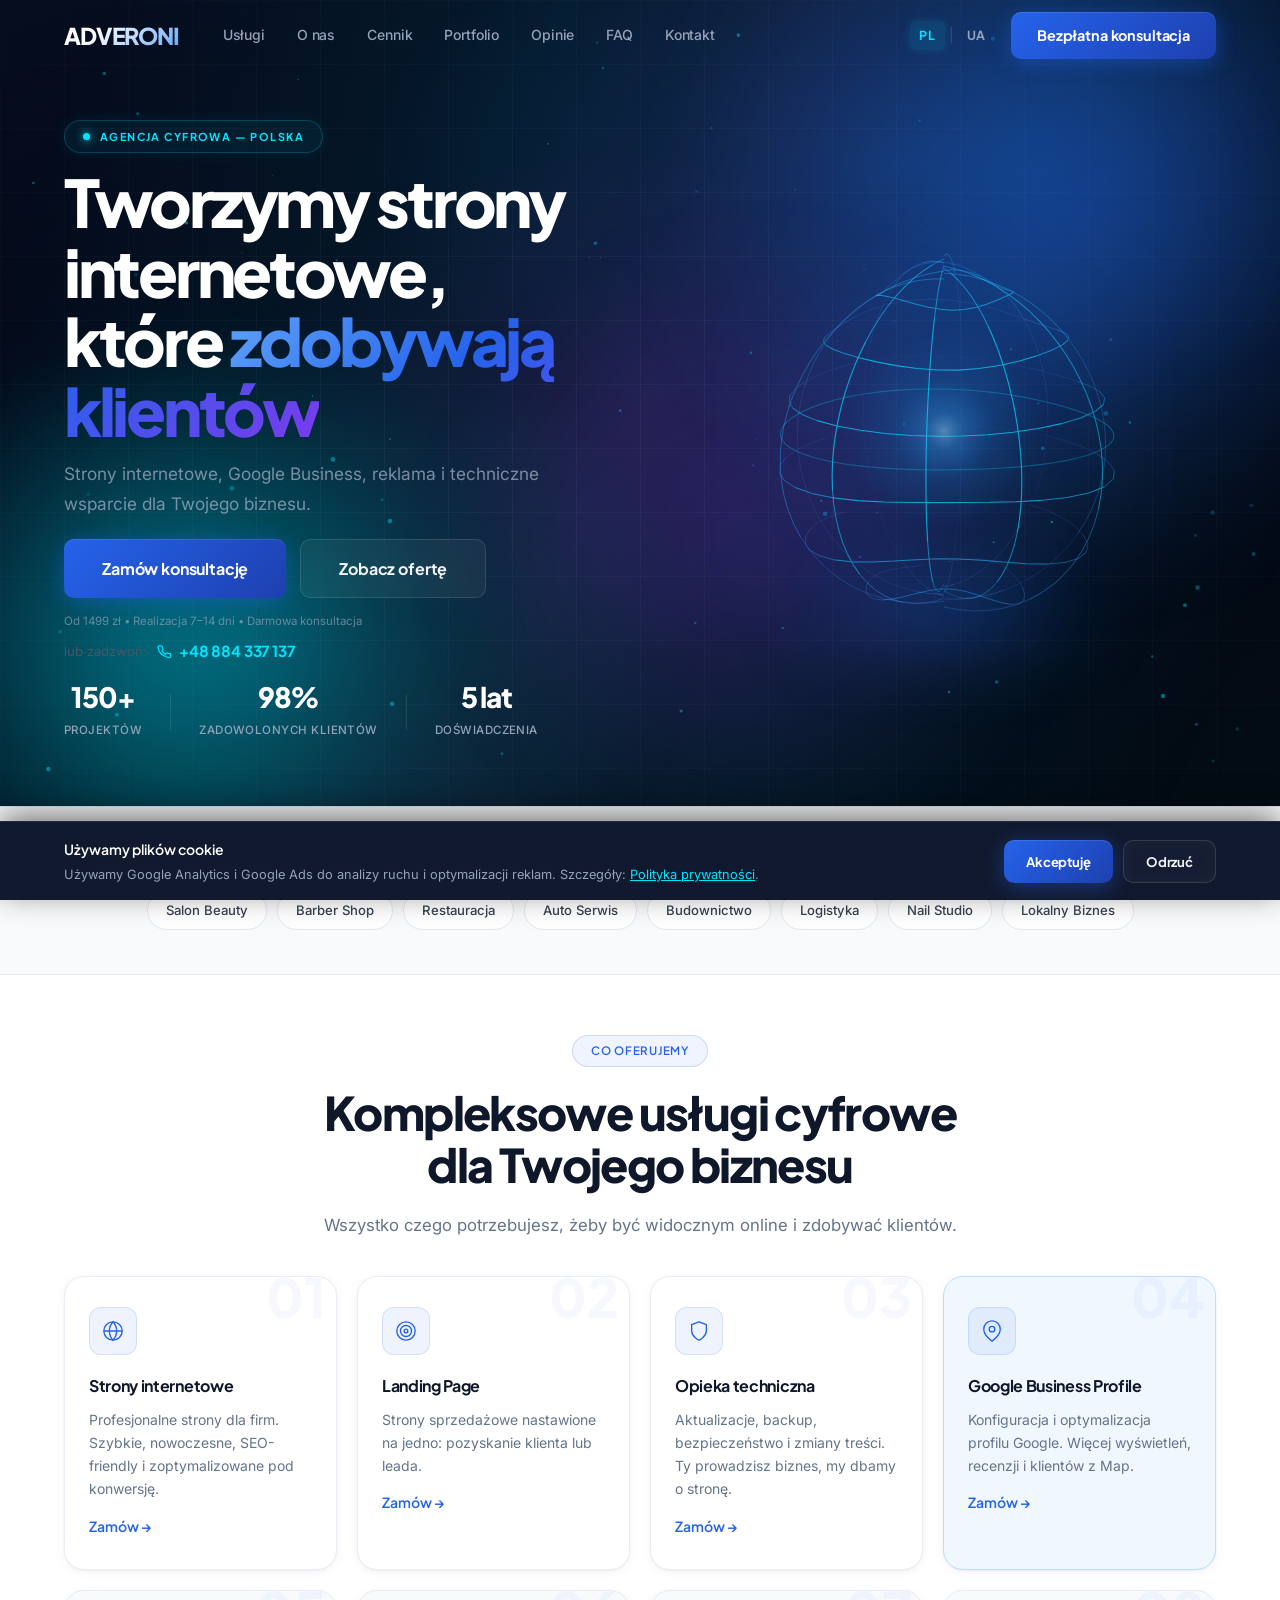
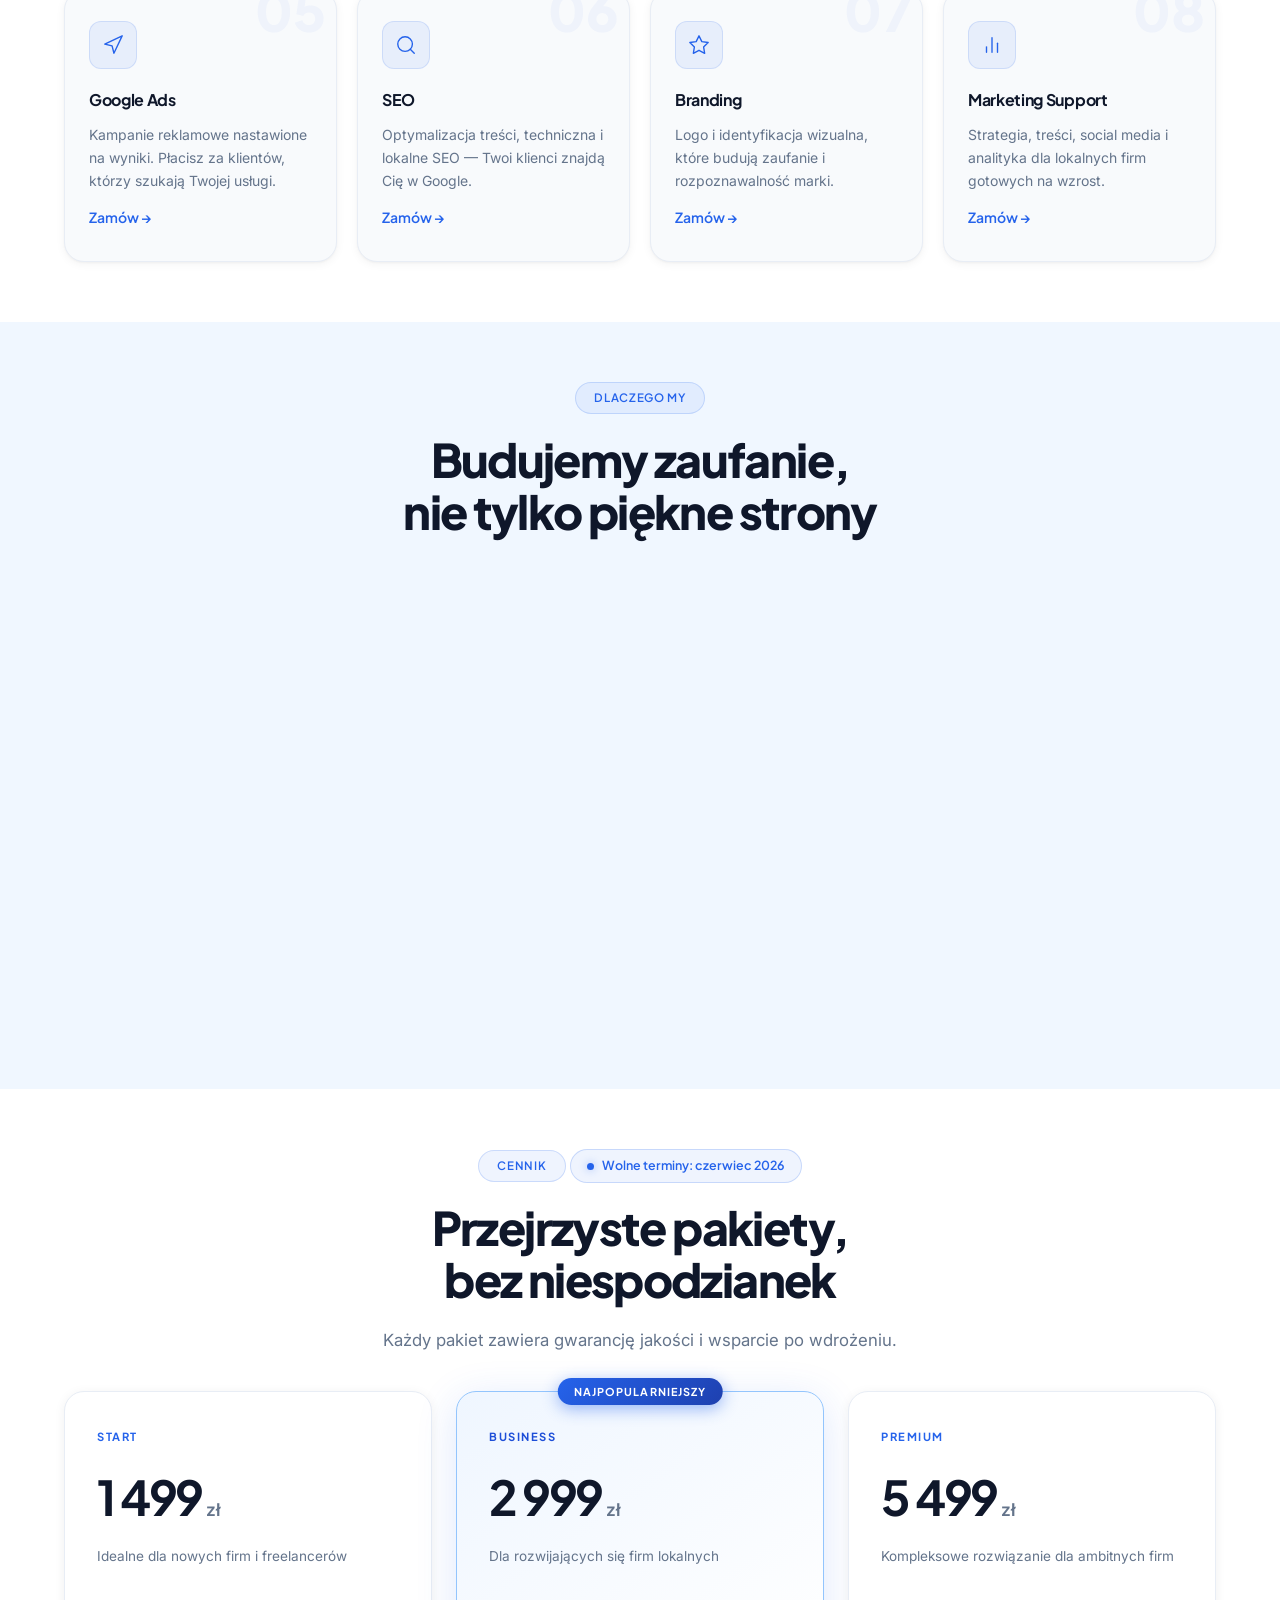
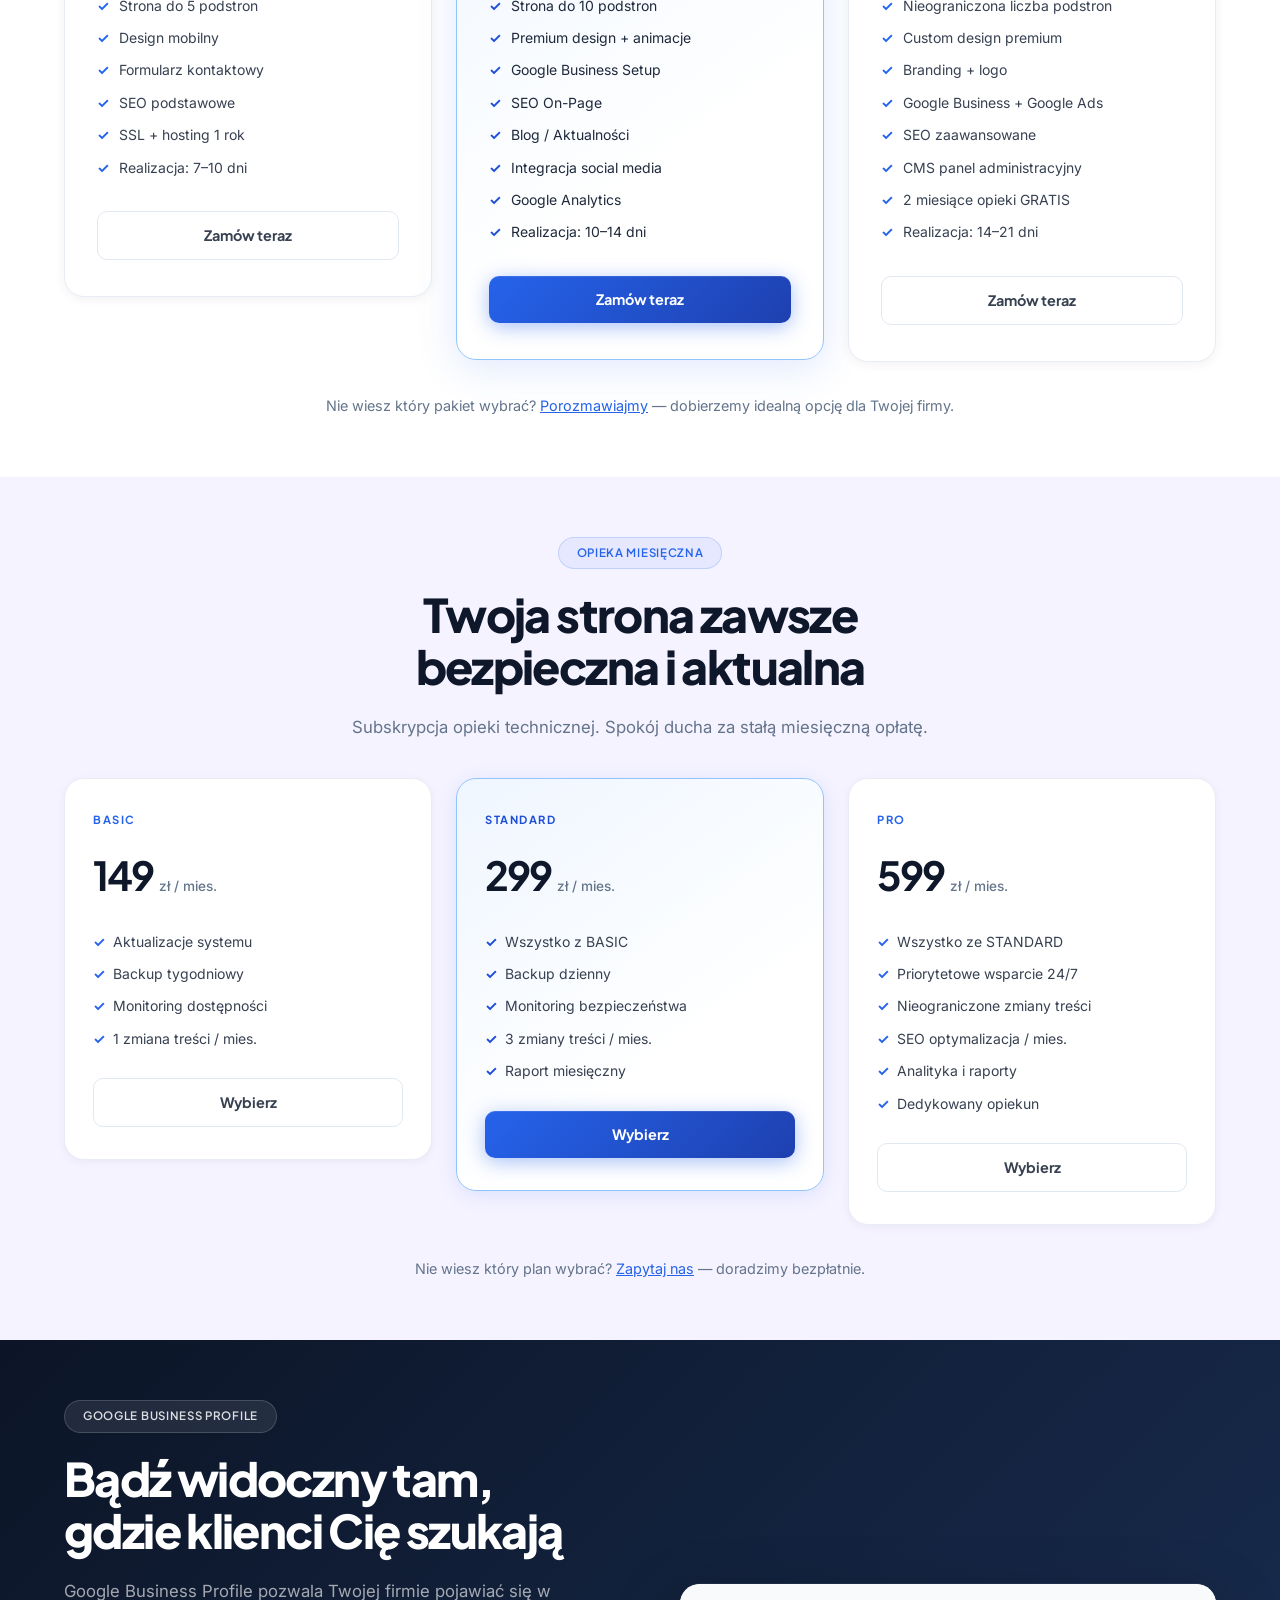
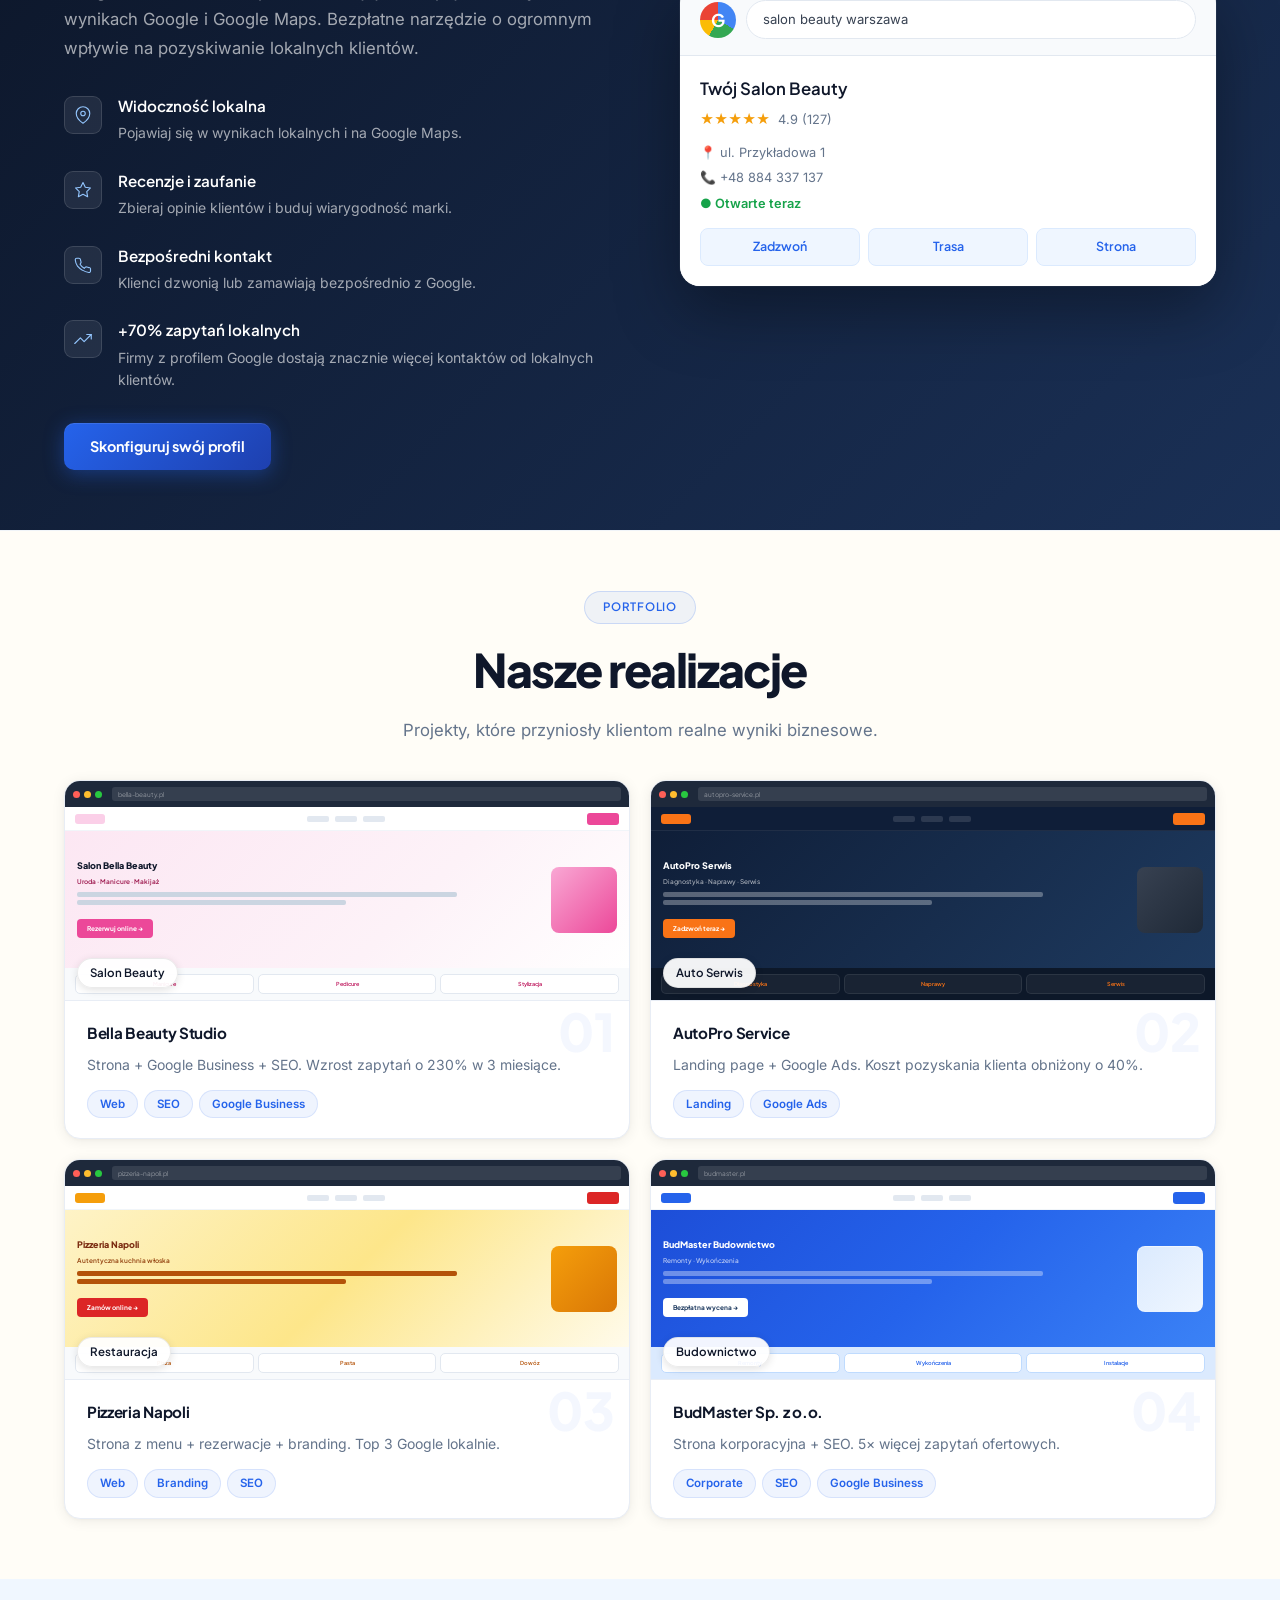
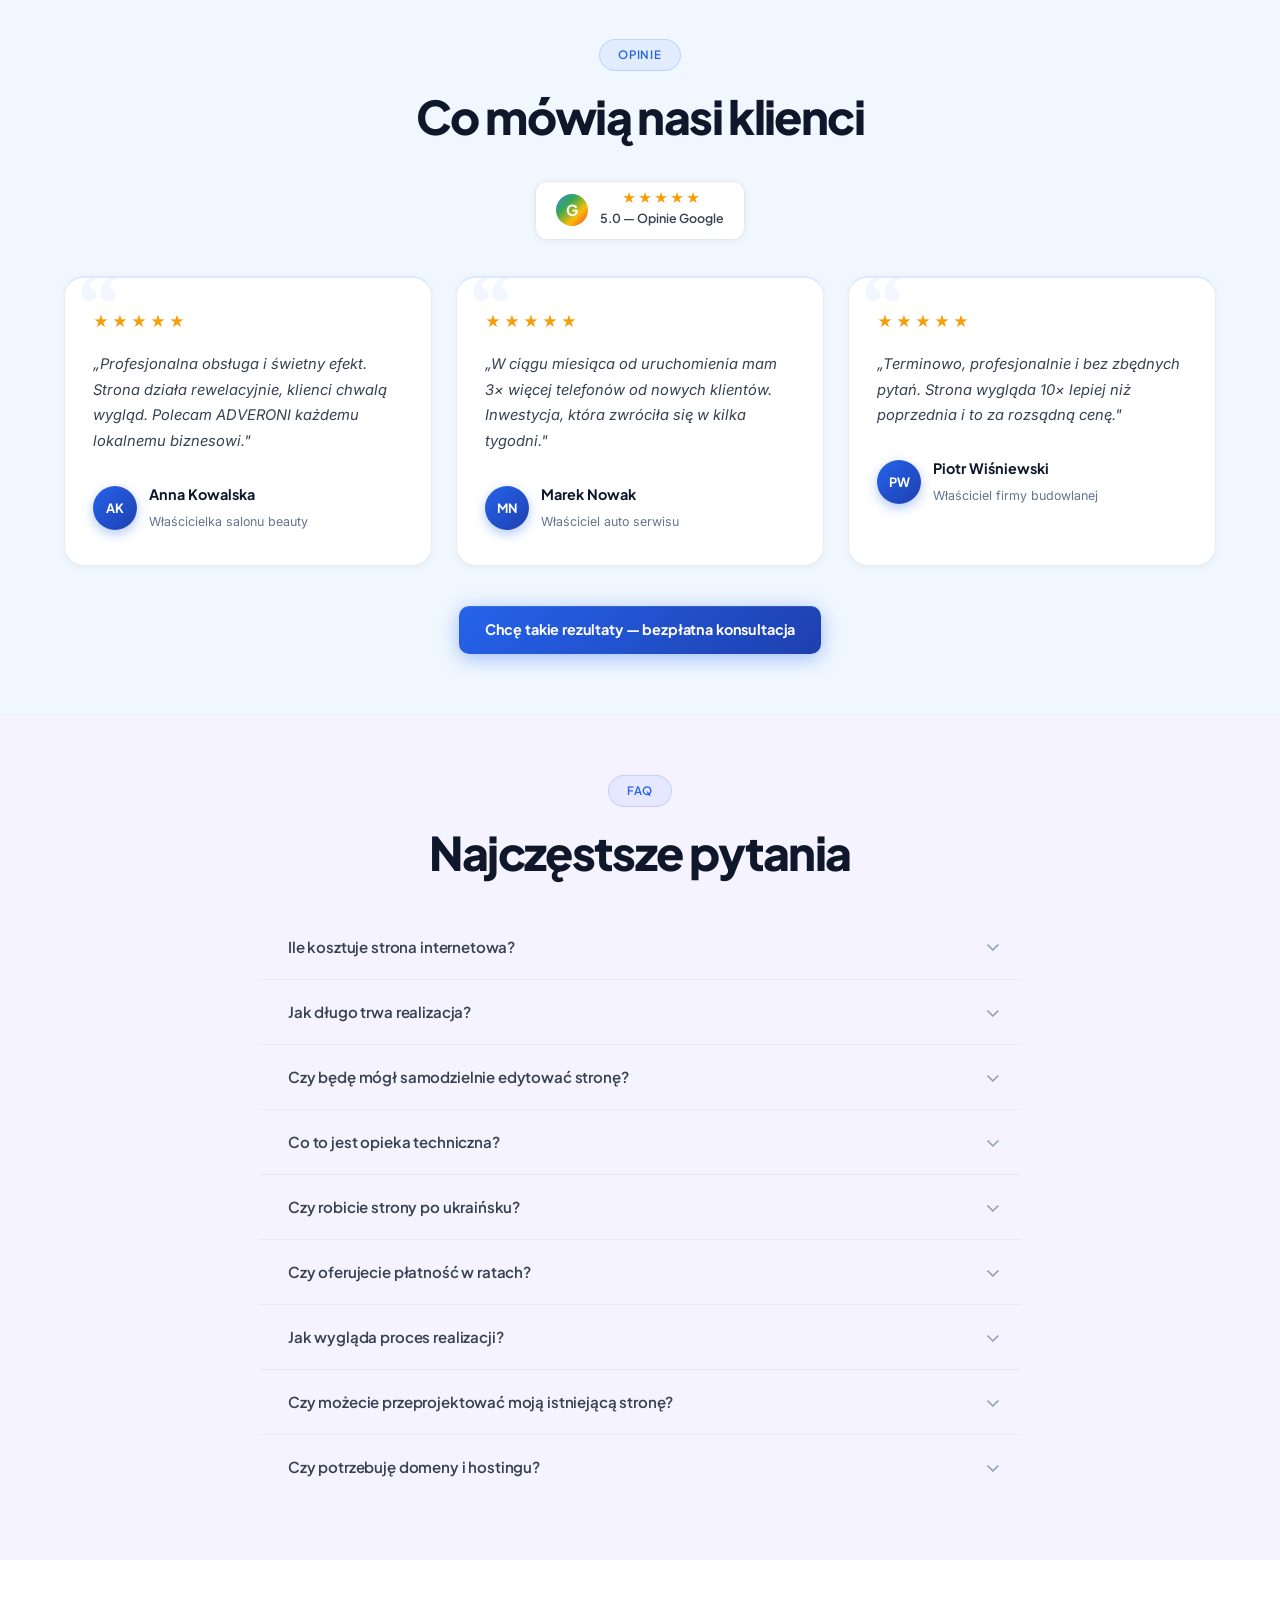
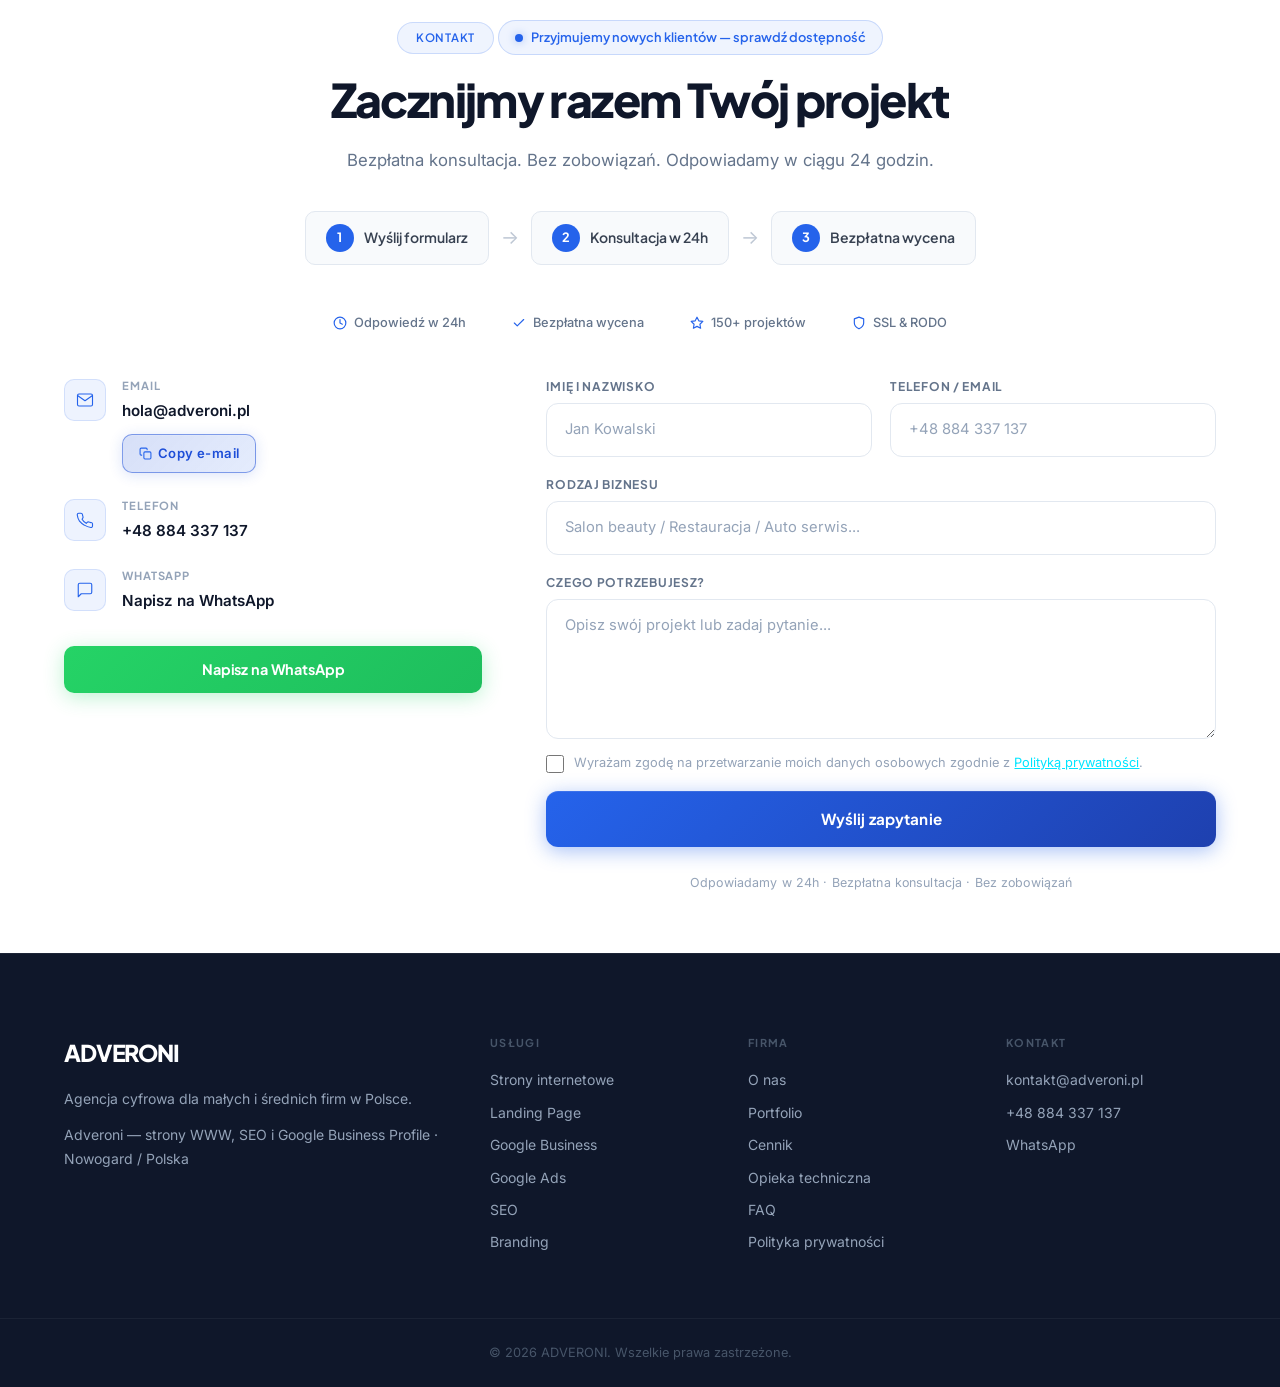
==== index.html @ acb47f72 "fix shema json" ====
﻿<!DOCTYPE html>
<html lang="pl">
<head>
  <!-- Google tag (gtag.js) -->
<script async src="https://www.googletagmanager.com/gtag/js?id=G-18SY29T3R7"></script>
<script>
  window.dataLayer = window.dataLayer || [];
  function gtag(){dataLayer.push(arguments);}
  gtag('js', new Date());

  gtag('config', 'G-18SY29T3R7');
</script>
  <meta charset="UTF-8" />
  <meta name="viewport" content="width=device-width, initial-scale=1.0" />
  <meta name="description" content="Strony internetowe dla firm w Polsce od 1499 zł. Realizacja 7–14 dni. Google Business, SEO, Google Ads. Bezpłatna konsultacja — ADVERONI Agencja Cyfrowa." />
  <title>ADVERONI — Agencja Cyfrowa dla Twojego Biznesu</title>

  <!-- Canonical & hreflang -->
  <link rel="canonical" href="https://adveroni.pl/" />
  <link rel="alternate" hreflang="pl" href="https://adveroni.pl/" />
  <link rel="alternate" hreflang="uk" href="https://adveroni.pl/?lang=uk" />
  <link rel="alternate" hreflang="x-default" href="https://adveroni.pl/" />

  <!-- Favicons -->
  <link rel="icon" type="image/png" sizes="32x32" href="/favicon-32.png?v=4" />
  <link rel="apple-touch-icon" href="/favicon-180.png?v=4" />
  <link rel="manifest" href="site.webmanifest" />
  <meta name="theme-color" content="#050816" />
  <meta name="robots" content="index, follow" />
  <meta name="author" content="ADVERONI" />

  <!-- Open Graph -->
  <meta property="og:type" content="website" />
  <meta property="og:url" content="https://adveroni.pl/" />
  <meta property="og:title" content="ADVERONI — Agencja Cyfrowa dla Twojego Biznesu" />
  <meta property="og:description" content="Strony internetowe, Google Business, SEO i Google Ads dla lokalnych firm. Szybka realizacja od 1499 zł. Bezpłatna konsultacja." />
  <meta property="og:image" content="https://adveroni.pl/og-image.jpg" />
  <meta property="og:locale" content="pl_PL" />
  <meta property="og:site_name" content="ADVERONI" />

  <!-- Twitter Card -->
  <meta name="twitter:card" content="summary_large_image" />
  <meta name="twitter:title" content="ADVERONI — Agencja Cyfrowa dla Twojego Biznesu" />
  <meta name="twitter:description" content="Strony internetowe, Google Business, SEO i Google Ads dla lokalnych firm." />
  <meta name="twitter:image" content="https://adveroni.pl/og-image.jpg" />

  <!-- Google Tag Manager — replace GTM-XXXXXXX with your container ID to activate -->
  <!--
  <script>(function(w,d,s,l,i){w[l]=w[l]||[];w[l].push({'gtm.start':new Date().getTime(),event:'gtm.js'});var f=d.getElementsByTagName(s)[0],j=d.createElement(s),dl=l!='dataLayer'?'&l='+l:'';j.async=true;j.src='https://www.googletagmanager.com/gtm.js?id='+i+dl;f.parentNode.insertBefore(j,f);})(window,document,'script','dataLayer','GTM-XXXXXXX');</script>
  -->

  <!-- Structured Data — LocalBusiness -->
  <script type="application/ld+json">
{
  "@context": "https://schema.org",
  "@type": "MarketingAgency",
  "name": "ADVERONI",
  "url": "https://adveroni.pl",
  "email": "hola@adveroni.pl",
  "telephone": "+48884337137",
  "description": "Agencja cyfrowa oferująca strony internetowe, Google Business, SEO i Google Ads dla małych i średnich firm w Polsce.",
  "areaServed": { "@type": "Country", "name": "PL" },
  "priceRange": "1499–5499 PLN",
  "knowsLanguage": ["pl", "uk"],
  "sameAs": []
}
</script>

  <link rel="preconnect" href="https://fonts.googleapis.com" />
  <link rel="preconnect" href="https://fonts.gstatic.com" crossorigin />
  <link href="https://fonts.googleapis.com/css2?family=Inter:wght@300;400;500;600;700;800;900&family=Plus+Jakarta+Sans:wght@400;500;600;700;800&display=swap" rel="stylesheet" />
  <link rel="stylesheet" href="adveroni.css" />
</head>
<body>

  <a href="#main-content" class="skip-link" data-pl="Przejdź do treści" data-ua="Перейти до змісту">Przejdź do treści</a>

  <!-- ░░ HEADER ░░ -->
  <header class="header" id="header">
    <div class="container header__inner">
      <a href="index.html" class="logo">ADVERONI</a>

      <nav class="nav" id="nav" aria-label="Główna nawigacja">
        <a href="#services" class="nav__link" data-pl="Usługi"      data-ua="Послуги">Usługi</a>
        <a href="#why"      class="nav__link" data-pl="O nas"       data-ua="Про нас">O nas</a>
        <a href="#pricing"  class="nav__link" data-pl="Cennik"      data-ua="Ціни">Cennik</a>
        <a href="#portfolio"class="nav__link" data-pl="Portfolio"   data-ua="Портфоліо">Portfolio</a>
        <a href="#reviews"  class="nav__link" data-pl="Opinie"      data-ua="Відгуки">Opinie</a>
        <a href="#faq"      class="nav__link" data-pl="FAQ"         data-ua="FAQ">FAQ</a>
        <a href="#contact"  class="nav__link" data-pl="Kontakt"     data-ua="Контакт">Kontakt</a>
      </nav>

      <div class="header__actions">
        <div class="lang-switch">
          <button class="lang-btn active" data-lang="pl">PL</button>
          <span class="lang-sep">|</span>
          <button class="lang-btn" data-lang="ua">UA</button>
        </div>
        <a href="#contact" class="btn btn--primary header__cta"
           data-pl="Bezpłatna konsultacja" data-ua="Безкоштовна консультація">
          Bezpłatna konsultacja
        </a>
        <button class="burger" id="burger" aria-label="Menu" aria-expanded="false" aria-controls="nav">
          <span></span><span></span><span></span>
        </button>
      </div>
    </div>
  </header>

  <main id="main-content">

    <!-- ░░ HERO ░░ -->
    <section class="hero" id="hero">
      <canvas class="hero__canvas" id="heroCanvas" aria-hidden="true"></canvas>
      <div class="hero__aurora" aria-hidden="true"></div>
      <div class="hero__grid" aria-hidden="true"></div>
      <div class="hero__blob hero__blob--1" aria-hidden="true"></div>
      <div class="hero__blob hero__blob--2" aria-hidden="true"></div>
      <div class="hero__sweep" aria-hidden="true"></div>
      <div class="container hero__inner">
        <div class="hero__content">
          <div class="hero__badge" data-pl="Agencja Cyfrowa — Polska" data-ua="Цифрове Агентство — Польща">
            Agencja Cyfrowa — Polska
          </div>
          <h1 class="hero__title">
            <span data-pl="Tworzymy strony internetowe," data-ua="Створюємо сайти,">Tworzymy strony internetowe,</span><br>
            <span data-pl="które " data-ua="які ">które </span><em data-pl="zdobywają klientów" data-ua="залучають клієнтів">zdobywają klientów</em>
          </h1>
          <p class="hero__sub"
             data-pl="Strony internetowe, Google Business, reklama i techniczne wsparcie dla Twojego biznesu."
             data-ua="Сайти, Google Business, реклама та технічна підтримка для вашого бізнесу.">
            Strony internetowe, Google Business, reklama i techniczne wsparcie dla Twojego biznesu.
          </p>
          <div class="hero__btns">
            <a href="#contact" class="btn btn--primary btn--lg"
               data-pl="Zamów konsultację" data-ua="Замовити консультацію">Zamów konsultację</a>
            <a href="#services" class="btn btn--ghost btn--lg"
               data-pl="Zobacz ofertę" data-ua="Переглянути пропозицію">Zobacz ofertę</a>
          </div>
          <p class="hero__price-hint"
             data-pl="Od 1499 zł • Realizacja 7–14 dni • Darmowa konsultacja"
             data-ua="Від 1499 зл • Реалізація 7–14 днів • Безкоштовна консультація">
            Od 1499 zł • Realizacja 7–14 dni • Darmowa konsultacja
          </p>
          <div class="hero__phone-cta">
            <span class="hero__phone-cta-txt" data-pl="lub zadzwoń:" data-ua="або зателефонуйте:">lub zadzwoń:</span>
            <a href="tel:+48884337137" class="hero__phone-link">
              <svg xmlns="http://www.w3.org/2000/svg" width="15" height="15" fill="none" viewBox="0 0 24 24" stroke="currentColor" stroke-width="2" stroke-linecap="round" stroke-linejoin="round" aria-hidden="true"><path d="M22 16.92v3a2 2 0 0 1-2.18 2 19.79 19.79 0 0 1-8.63-3.07A19.5 19.5 0 0 1 4.69 13.6a19.79 19.79 0 0 1-3.07-8.67A2 2 0 0 1 3.6 3h3a2 2 0 0 1 2 1.72c.127.96.361 1.9.7 2.81a2 2 0 0 1-.45 2.11L8.09 10.9a16 16 0 0 0 5.55 5.55l1.27-1.27a2 2 0 0 1 2.11-.45c.91.34 1.85.57 2.81.7A2 2 0 0 1 22 16.92z"/></svg>
              +48 884 337 137
            </a>
          </div>
          <div class="hero__stats">
            <div class="stat">
              <span class="stat__num">150+</span>
              <span class="stat__lbl" data-pl="Projektów" data-ua="Проектів">Projektów</span>
            </div>
            <div class="stat__div"></div>
            <div class="stat">
              <span class="stat__num">98%</span>
              <span class="stat__lbl" data-pl="Zadowolonych klientów" data-ua="Задоволених клієнтів">Zadowolonych klientów</span>
            </div>
            <div class="stat__div"></div>
            <div class="stat">
              <span class="stat__num" data-pl="5 lat" data-ua="5 років">5 lat</span>
              <span class="stat__lbl" data-pl="Doświadczenia" data-ua="Досвіду">Doświadczenia</span>
            </div>
          </div>
        </div>

        <div class="hero__visual" aria-hidden="true">
          <div class="hero-orb" id="heroOrb">
            <canvas id="heroBlobCanvas" class="hero-orb__canvas"></canvas>
            <div class="hero-orb__static"></div>
          </div>
        </div>
      </div>
      <div class="hero__glow" aria-hidden="true"></div>
    </section>

    <!-- ░░ INDUSTRIES TICKER ░░ -->
    <section class="ticker">
      <div class="container">
        <p class="ticker__label"
           data-pl="Obsługujemy firmy z branż"
           data-ua="Обслуговуємо компанії з галузей">Obsługujemy firmy z branż</p>
        <div class="ticker__row">
          <span class="chip" data-pl="Salon Beauty"   data-ua="Салон Краси">Salon Beauty</span>
          <span class="chip" data-pl="Barber Shop"    data-ua="Барбершоп">Barber Shop</span>
          <span class="chip" data-pl="Restauracja"    data-ua="Ресторан">Restauracja</span>
          <span class="chip" data-pl="Auto Serwis"    data-ua="Автосервіс">Auto Serwis</span>
          <span class="chip" data-pl="Budownictwo"    data-ua="Будівництво">Budownictwo</span>
          <span class="chip" data-pl="Logistyka"      data-ua="Логістика">Logistyka</span>
          <span class="chip" data-pl="Nail Studio"    data-ua="Нейл Студія">Nail Studio</span>
          <span class="chip" data-pl="Lokalny Biznes" data-ua="Місцевий Бізнес">Lokalny Biznes</span>
        </div>
      </div>
    </section>

    <!-- ░░ SERVICES ░░ -->
    <section class="services" id="services">
      <div class="container">
        <div class="sec-head">
          <span class="sec-tag" data-pl="Co oferujemy" data-ua="Що ми пропонуємо">Co oferujemy</span>
          <h2 class="sec-title"
              data-pl="Kompleksowe usługi cyfrowe dla Twojego biznesu"
              data-ua="Комплексні цифрові послуги для вашого бізнесу">
            Kompleksowe usługi cyfrowe<br>dla Twojego biznesu
          </h2>
          <p class="sec-sub"
             data-pl="Wszystko czego potrzebujesz, żeby być widocznym online i zdobywać klientów."
             data-ua="Все що потрібно, щоб бути помітним онлайн та залучати клієнтів.">
            Wszystko czego potrzebujesz, żeby być widocznym online i zdobywać klientów.
          </p>
        </div>

        <div class="services__grid">
          <div class="svc-card reveal">
            <div class="svc-card__icon"><svg xmlns="http://www.w3.org/2000/svg" width="22" height="22" fill="none" viewBox="0 0 24 24" stroke="currentColor" stroke-width="1.5"><circle cx="12" cy="12" r="10"/><path d="M2 12h20M12 2a15.3 15.3 0 0 1 4 10 15.3 15.3 0 0 1-4 10 15.3 15.3 0 0 1-4-10 15.3 15.3 0 0 1 4-10z"/></svg></div>
            <h3 class="svc-card__title" data-pl="Strony internetowe" data-ua="Веб-сайти">Strony internetowe</h3>
            <p class="svc-card__text"
               data-pl="Profesjonalne strony dla firm. Szybkie, nowoczesne, SEO-friendly i zoptymalizowane pod konwersję."
               data-ua="Професійні сайти для бізнесу. Швидкі, сучасні та оптимізовані для конверсії.">
              Profesjonalne strony dla firm. Szybkie, nowoczesne, SEO-friendly i zoptymalizowane pod konwersję.
            </p>
            <a href="#contact" class="svc-card__link" data-pl="Zamów →" data-ua="Замовити →">Zamów →</a>
          </div>
          <div class="svc-card reveal">
            <div class="svc-card__icon"><svg xmlns="http://www.w3.org/2000/svg" width="22" height="22" fill="none" viewBox="0 0 24 24" stroke="currentColor" stroke-width="1.5"><circle cx="12" cy="12" r="10"/><circle cx="12" cy="12" r="6"/><circle cx="12" cy="12" r="2"/></svg></div>
            <h3 class="svc-card__title" data-pl="Landing Page" data-ua="Лендінг">Landing Page</h3>
            <p class="svc-card__text"
               data-pl="Strony sprzedażowe nastawione na jedno: pozyskanie klienta lub leada."
               data-ua="Продажні сторінки, спрямовані на одне: залучення клієнта або ліда.">
              Strony sprzedażowe nastawione na jedno: pozyskanie klienta lub leada.
            </p>
            <a href="#contact" class="svc-card__link" data-pl="Zamów →" data-ua="Замовити →">Zamów →</a>
          </div>
          <div class="svc-card reveal">
            <div class="svc-card__icon"><svg xmlns="http://www.w3.org/2000/svg" width="22" height="22" fill="none" viewBox="0 0 24 24" stroke="currentColor" stroke-width="1.5" stroke-linecap="round" stroke-linejoin="round"><path d="M12 22s8-4 8-10V5l-8-3-8 3v7c0 6 8 10 8 10z"/></svg></div>
            <h3 class="svc-card__title" data-pl="Opieka techniczna" data-ua="Технічна підтримка">Opieka techniczna</h3>
            <p class="svc-card__text"
               data-pl="Aktualizacje, backup, bezpieczeństwo i zmiany treści. Ty prowadzisz biznes, my dbamy o stronę."
               data-ua="Оновлення, резервні копії, безпека та зміни контенту. Ти ведеш бізнес — ми дбаємо про сайт.">
              Aktualizacje, backup, bezpieczeństwo i zmiany treści. Ty prowadzisz biznes, my dbamy o stronę.
            </p>
            <a href="#contact" class="svc-card__link" data-pl="Zamów →" data-ua="Замовити →">Zamów →</a>
          </div>
          <div class="svc-card svc-card--accent reveal">
            <div class="svc-card__icon"><svg xmlns="http://www.w3.org/2000/svg" width="22" height="22" fill="none" viewBox="0 0 24 24" stroke="currentColor" stroke-width="1.5" stroke-linecap="round" stroke-linejoin="round"><path d="M21 10c0 7-9 13-9 13s-9-6-9-13a9 9 0 0 1 18 0z"/><circle cx="12" cy="10" r="3"/></svg></div>
            <h3 class="svc-card__title" data-pl="Google Business Profile" data-ua="Google Business Profile">Google Business Profile</h3>
            <p class="svc-card__text"
               data-pl="Konfiguracja i optymalizacja profilu Google. Więcej wyświetleń, recenzji i klientów z Map."
               data-ua="Налаштування та оптимізація профілю Google. Більше показів, відгуків та клієнтів з Карт.">
              Konfiguracja i optymalizacja profilu Google. Więcej wyświetleń, recenzji i klientów z Map.
            </p>
            <a href="#contact" class="svc-card__link" data-pl="Zamów →" data-ua="Замовити →">Zamów →</a>
          </div>
          <div class="svc-card reveal">
            <div class="svc-card__icon"><svg xmlns="http://www.w3.org/2000/svg" width="22" height="22" fill="none" viewBox="0 0 24 24" stroke="currentColor" stroke-width="1.5" stroke-linecap="round" stroke-linejoin="round"><polygon points="3 11 22 2 13 21 11 13 3 11"/></svg></div>
            <h3 class="svc-card__title" data-pl="Google Ads" data-ua="Google Реклама">Google Ads</h3>
            <p class="svc-card__text"
               data-pl="Kampanie reklamowe nastawione na wyniki. Płacisz za klientów, którzy szukają Twojej usługi."
               data-ua="Рекламні кампанії, орієнтовані на результати. Платиш за клієнтів, які шукають твою послугу.">
              Kampanie reklamowe nastawione na wyniki. Płacisz za klientów, którzy szukają Twojej usługi.
            </p>
            <a href="#contact" class="svc-card__link" data-pl="Zamów →" data-ua="Замовити →">Zamów →</a>
          </div>
          <div class="svc-card reveal">
            <div class="svc-card__icon"><svg xmlns="http://www.w3.org/2000/svg" width="22" height="22" fill="none" viewBox="0 0 24 24" stroke="currentColor" stroke-width="1.5" stroke-linecap="round"><circle cx="11" cy="11" r="8"/><line x1="21" y1="21" x2="16.65" y2="16.65"/></svg></div>
            <h3 class="svc-card__title" data-pl="SEO" data-ua="SEO">SEO</h3>
            <p class="svc-card__text"
               data-pl="Optymalizacja treści, techniczna i lokalne SEO — Twoi klienci znajdą Cię w Google."
               data-ua="Оптимізація контенту, технічна та локальне SEO — твої клієнти знайдуть тебе в Google.">
              Optymalizacja treści, techniczna i lokalne SEO — Twoi klienci znajdą Cię w Google.
            </p>
            <a href="#contact" class="svc-card__link" data-pl="Zamów →" data-ua="Замовити →">Zamów →</a>
          </div>
          <div class="svc-card reveal">
            <div class="svc-card__icon"><svg xmlns="http://www.w3.org/2000/svg" width="22" height="22" fill="none" viewBox="0 0 24 24" stroke="currentColor" stroke-width="1.5" stroke-linecap="round" stroke-linejoin="round"><polygon points="12 2 15.09 8.26 22 9.27 17 14.14 18.18 21.02 12 17.77 5.82 21.02 7 14.14 2 9.27 8.91 8.26 12 2"/></svg></div>
            <h3 class="svc-card__title" data-pl="Branding" data-ua="Брендинг">Branding</h3>
            <p class="svc-card__text"
               data-pl="Logo i identyfikacja wizualna, które budują zaufanie i rozpoznawalność marki."
               data-ua="Логотип та візуальна ідентичність, що будують довіру та впізнаваність бренду.">
              Logo i identyfikacja wizualna, które budują zaufanie i rozpoznawalność marki.
            </p>
            <a href="#contact" class="svc-card__link" data-pl="Zamów →" data-ua="Замовити →">Zamów →</a>
          </div>
          <div class="svc-card reveal">
            <div class="svc-card__icon"><svg xmlns="http://www.w3.org/2000/svg" width="22" height="22" fill="none" viewBox="0 0 24 24" stroke="currentColor" stroke-width="1.5" stroke-linecap="round"><line x1="18" y1="20" x2="18" y2="10"/><line x1="12" y1="20" x2="12" y2="4"/><line x1="6" y1="20" x2="6" y2="14"/></svg></div>
            <h3 class="svc-card__title" data-pl="Marketing Support" data-ua="Маркетингова підтримка">Marketing Support</h3>
            <p class="svc-card__text"
               data-pl="Strategia, treści, social media i analityka dla lokalnych firm gotowych na wzrost."
               data-ua="Стратегія, контент, соцмережі та аналітика для місцевого бізнесу, готового до зростання.">
              Strategia, treści, social media i analityka dla lokalnych firm gotowych na wzrost.
            </p>
            <a href="#contact" class="svc-card__link" data-pl="Zamów →" data-ua="Замовити →">Zamów →</a>
          </div>
        </div>
      </div>
    </section>

    <!-- ░░ WHY US ░░ -->
    <section class="why" id="why">
      <div class="container">
        <div class="sec-head">
          <span class="sec-tag" data-pl="Dlaczego my" data-ua="Чому ми">Dlaczego my</span>
          <h2 class="sec-title"
              data-pl="Budujemy zaufanie, nie tylko piękne strony"
              data-ua="Будуємо довіру, а не просто красиві сайти">
            Budujemy zaufanie,<br>nie tylko piękne strony
          </h2>
        </div>
        <div class="why__grid">
          <div class="why-item reveal"><div class="why-item__icon"><svg xmlns="http://www.w3.org/2000/svg" width="20" height="20" fill="none" viewBox="0 0 24 24" stroke="currentColor" stroke-width="1.5" stroke-linecap="round" stroke-linejoin="round"><polygon points="13 2 3 14 12 14 11 22 21 10 12 10 13 2"/></svg></div><h3 data-pl="Szybka realizacja" data-ua="Швидка реалізація">Szybka realizacja</h3><p data-pl="Strona gotowa w 7–14 dni roboczych. Bez zbędnego oczekiwania." data-ua="Сайт готовий за 7–14 робочих днів. Без зайвого очікування.">Strona gotowa w 7–14 dni roboczych. Bez zbędnego oczekiwania.</p></div>
          <div class="why-item reveal"><div class="why-item__icon"><svg xmlns="http://www.w3.org/2000/svg" width="20" height="20" fill="none" viewBox="0 0 24 24" stroke="currentColor" stroke-width="1.5" stroke-linecap="round" stroke-linejoin="round"><path d="M17 21v-2a4 4 0 0 0-4-4H5a4 4 0 0 0-4 4v2"/><circle cx="9" cy="7" r="4"/><path d="M23 21v-2a4 4 0 0 0-3-3.87"/><path d="M16 3.13a4 4 0 0 1 0 7.75"/></svg></div><h3 data-pl="Wsparcie po wdrożeniu" data-ua="Підтримка після впровадження">Wsparcie po wdrożeniu</h3><p data-pl="Nie znikamy po oddaniu projektu. Jesteśmy tu dla Ciebie na dłuższą metę." data-ua="Ми не зникаємо після здачі проекту. Ми тут для тебе надовго.">Nie znikamy po oddaniu projektu. Jesteśmy tu dla Ciebie na dłuższą metę.</p></div>
          <div class="why-item reveal"><div class="why-item__icon"><svg xmlns="http://www.w3.org/2000/svg" width="20" height="20" fill="none" viewBox="0 0 24 24" stroke="currentColor" stroke-width="1.5" stroke-linecap="round" stroke-linejoin="round"><path d="M6 3h12l4 6-10 13L2 9l4-6z"/><path d="M11 3 8 9l4 13 4-13-3-6"/><line x1="2" y1="9" x2="22" y2="9"/></svg></div><h3 data-pl="Nowoczesny design" data-ua="Сучасний дизайн">Nowoczesny design</h3><p data-pl="Tylko premium wygląd. Żadnych szablonów z 2010 roku. Twoja marka zasługuje na więcej." data-ua="Тільки преміум вигляд. Жодних шаблонів з 2010-х. Твій бренд заслуговує на більше.">Tylko premium wygląd. Żadnych szablonów z 2010 roku. Twoja marka zasługuje na więcej.</p></div>
          <div class="why-item reveal"><div class="why-item__icon"><svg xmlns="http://www.w3.org/2000/svg" width="20" height="20" fill="none" viewBox="0 0 24 24" stroke="currentColor" stroke-width="1.5" stroke-linecap="round"><rect x="5" y="2" width="14" height="20" rx="2" ry="2"/><line x1="12" y1="18" x2="12.01" y2="18" stroke-width="2"/></svg></div><h3 data-pl="Mobile-first" data-ua="Mobile-first">Mobile-first</h3><p data-pl="Ponad 70% klientów szuka usług przez telefon. Twoja strona musi wyglądać perfekcyjnie." data-ua="Понад 70% клієнтів шукають послуги через телефон. Твій сайт повинен виглядати ідеально.">Ponad 70% klientów szuka usług przez telefon. Twoja strona musi wyglądać perfekcyjnie.</p></div>
          <div class="why-item reveal"><div class="why-item__icon"><svg xmlns="http://www.w3.org/2000/svg" width="20" height="20" fill="none" viewBox="0 0 24 24" stroke="currentColor" stroke-width="1.5" stroke-linecap="round"><circle cx="11" cy="11" r="8"/><line x1="21" y1="21" x2="16.65" y2="16.65"/></svg></div><h3 data-pl="SEO Ready" data-ua="SEO Ready">SEO Ready</h3><p data-pl="Każda strona zoptymalizowana pod wyszukiwarki od pierwszego dnia." data-ua="Кожен сайт оптимізований під пошукові системи з першого дня.">Każda strona zoptymalizowana pod wyszukiwarki od pierwszego dnia.</p></div>
          <div class="why-item reveal"><div class="why-item__icon"><svg xmlns="http://www.w3.org/2000/svg" width="20" height="20" fill="none" viewBox="0 0 24 24" stroke="currentColor" stroke-width="1.5" stroke-linecap="round"><rect x="3" y="11" width="18" height="11" rx="2" ry="2"/><path d="M7 11V7a5 5 0 0 1 10 0v4"/></svg></div><h3 data-pl="Bezpieczeństwo" data-ua="Безпека">Bezpieczeństwo</h3><p data-pl="SSL, backup, monitoring bezpieczeństwa. Twoja strona zawsze chroniona i dostępna." data-ua="SSL, резервні копії, моніторинг безпеки. Твій сайт завжди захищений та доступний.">SSL, backup, monitoring bezpieczeństwa. Twoja strona zawsze chroniona i dostępna.</p></div>
          <div class="why-item reveal"><div class="why-item__icon"><svg xmlns="http://www.w3.org/2000/svg" width="20" height="20" fill="none" viewBox="0 0 24 24" stroke="currentColor" stroke-width="1.5" stroke-linecap="round" stroke-linejoin="round"><path d="M21 15a2 2 0 0 1-2 2H7l-4 4V5a2 2 0 0 1 2-2h14a2 2 0 0 1 2 2z"/></svg></div><h3 data-pl="Transparentne ceny" data-ua="Прозорі ціни">Transparentne ceny</h3><p data-pl="Żadnych ukrytych kosztów. Wiesz za co płacisz przed podpisaniem umowy." data-ua="Жодних прихованих витрат. Ти знаєш за що платиш перед підписанням договору.">Żadnych ukrytych kosztów. Wiesz za co płacisz przed podpisaniem umowy.</p></div>
          <div class="why-item reveal"><div class="why-item__icon"><svg xmlns="http://www.w3.org/2000/svg" width="20" height="20" fill="none" viewBox="0 0 24 24" stroke="currentColor" stroke-width="1.5" stroke-linecap="round"><circle cx="12" cy="12" r="10"/><line x1="2" y1="12" x2="22" y2="12"/><path d="M12 2a15.3 15.3 0 0 1 4 10 15.3 15.3 0 0 1-4 10 15.3 15.3 0 0 1-4-10 15.3 15.3 0 0 1 4-10z"/></svg></div><h3 data-pl="Lokalny partner" data-ua="Локальний партнер">Lokalny partner</h3><p data-pl="Rozumiemy potrzeby lokalnych firm w Polsce. Obsługujemy po polsku i ukraińsku." data-ua="Розуміємо потреби місцевого бізнесу в Польщі. Обслуговуємо польською та українською.">Rozumiemy potrzeby lokalnych firm w Polsce. Obsługujemy po polsku i ukraińsku.</p></div>
        </div>
      </div>
    </section>

    <!-- ░░ PRICING ░░ -->
    <section class="pricing" id="pricing">
      <div class="container">
        <div class="sec-head">
          <span class="sec-tag" data-pl="Cennik" data-ua="Ціни">Cennik</span>
          <div class="urgency-note">
            <span class="urgency-note__dot" aria-hidden="true"></span>
            <span data-pl="Wolne terminy: czerwiec 2026" data-ua="Вільні терміни: червень 2026">Wolne terminy: czerwiec 2026</span>
          </div>
          <h2 class="sec-title"
              data-pl="Przejrzyste pakiety, bez niespodzianek"
              data-ua="Прозорі пакети, без сюрпризів">
            Przejrzyste pakiety,<br>bez niespodzianek
          </h2>
          <p class="sec-sub"
             data-pl="Każdy pakiet zawiera gwarancję jakości i wsparcie po wdrożeniu."
             data-ua="Кожен пакет містить гарантію якості та підтримку після впровадження.">
            Każdy pakiet zawiera gwarancję jakości i wsparcie po wdrożeniu.
          </p>
        </div>

        <div class="pricing__grid">
          <div class="price-card reveal">
            <div class="price-card__head">
              <span class="price-card__name" data-pl="START" data-ua="START">START</span>
              <div class="price-card__price"><span class="price-card__amt">1 499</span><span class="price-card__cur">zł</span></div>
              <p class="price-card__desc" data-pl="Idealne dla nowych firm i freelancerów" data-ua="Ідеально для нових компаній та фрілансерів">Idealne dla nowych firm i freelancerów</p>
            </div>
            <ul class="price-card__list">
              <li data-pl="Strona do 5 podstron"      data-ua="Сайт до 5 підсторінок">Strona do 5 podstron</li>
              <li data-pl="Design mobilny"             data-ua="Мобільний дизайн">Design mobilny</li>
              <li data-pl="Formularz kontaktowy"       data-ua="Контактна форма">Formularz kontaktowy</li>
              <li data-pl="SEO podstawowe"             data-ua="Базове SEO">SEO podstawowe</li>
              <li data-pl="SSL + hosting 1 rok"        data-ua="SSL + хостинг 1 рік">SSL + hosting 1 rok</li>
              <li data-pl="Realizacja: 7–10 dni"       data-ua="Реалізація: 7–10 днів">Realizacja: 7–10 dni</li>
            </ul>
            <a href="#contact" class="btn btn--outline btn--full" data-pl="Zamów teraz" data-ua="Замовити зараз">Zamów teraz</a>
          </div>

          <div class="price-card price-card--feat reveal">
            <div class="price-card__badge" data-pl="Najpopularniejszy" data-ua="Найпопулярніший">Najpopularniejszy</div>
            <div class="price-card__head">
              <span class="price-card__name" data-pl="BUSINESS" data-ua="BUSINESS">BUSINESS</span>
              <div class="price-card__price"><span class="price-card__amt">2 999</span><span class="price-card__cur">zł</span></div>
              <p class="price-card__desc" data-pl="Dla rozwijających się firm lokalnych" data-ua="Для місцевих компаній, що розвиваються">Dla rozwijających się firm lokalnych</p>
            </div>
            <ul class="price-card__list">
              <li data-pl="Strona do 10 podstron"      data-ua="Сайт до 10 підсторінок">Strona do 10 podstron</li>
              <li data-pl="Premium design + animacje"   data-ua="Преміум дизайн + анімації">Premium design + animacje</li>
              <li data-pl="Google Business Setup"       data-ua="Налаштування Google Business">Google Business Setup</li>
              <li data-pl="SEO On-Page"                 data-ua="SEO On-Page">SEO On-Page</li>
              <li data-pl="Blog / Aktualności"          data-ua="Блог / Новини">Blog / Aktualności</li>
              <li data-pl="Integracja social media"     data-ua="Інтеграція соцмереж">Integracja social media</li>
              <li data-pl="Google Analytics"            data-ua="Google Analytics">Google Analytics</li>
              <li data-pl="Realizacja: 10–14 dni"       data-ua="Реалізація: 10–14 днів">Realizacja: 10–14 dni</li>
            </ul>
            <a href="#contact" class="btn btn--primary btn--full" data-pl="Zamów teraz" data-ua="Замовити зараз">Zamów teraz</a>
          </div>

          <div class="price-card reveal">
            <div class="price-card__head">
              <span class="price-card__name" data-pl="PREMIUM" data-ua="PREMIUM">PREMIUM</span>
              <div class="price-card__price"><span class="price-card__amt">5 499</span><span class="price-card__cur">zł</span></div>
              <p class="price-card__desc" data-pl="Kompleksowe rozwiązanie dla ambitnych firm" data-ua="Комплексне рішення для амбітних компаній">Kompleksowe rozwiązanie dla ambitnych firm</p>
            </div>
            <ul class="price-card__list">
              <li data-pl="Nieograniczona liczba podstron" data-ua="Необмежена кількість підсторінок">Nieograniczona liczba podstron</li>
              <li data-pl="Custom design premium"          data-ua="Кастомний преміум дизайн">Custom design premium</li>
              <li data-pl="Branding + logo"                data-ua="Брендинг + логотип">Branding + logo</li>
              <li data-pl="Google Business + Google Ads"   data-ua="Google Business + Google Реклама">Google Business + Google Ads</li>
              <li data-pl="SEO zaawansowane"               data-ua="Розширене SEO">SEO zaawansowane</li>
              <li data-pl="CMS panel administracyjny"      data-ua="Адмін-панель CMS">CMS panel administracyjny</li>
              <li data-pl="2 miesiące opieki GRATIS"       data-ua="2 місяці підтримки БЕЗКОШТОВНО">2 miesiące opieki GRATIS</li>
              <li data-pl="Realizacja: 14–21 dni"          data-ua="Реалізація: 14–21 день">Realizacja: 14–21 dni</li>
            </ul>
            <a href="#contact" class="btn btn--outline btn--full" data-pl="Zamów teraz" data-ua="Замовити зараз">Zamów teraz</a>
          </div>
        </div>
        <p class="section-cta-note"
           data-pl="Nie wiesz który pakiet wybrać? <a href='#contact'>Porozmawiajmy</a> — dobierzemy idealną opcję dla Twojej firmy."
           data-ua="Не знаєш який пакет вибрати? <a href='#contact'>Поговоримо</a> — підберемо ідеальний варіант для твоєї компанії.">
          Nie wiesz który pakiet wybrać? <a href="#contact">Porozmawiajmy</a> — dobierzemy idealną opcję dla Twojej firmy.
        </p>
      </div>
    </section>

    <!-- ░░ MONTHLY SUPPORT ░░ -->
    <section class="support" id="support">
      <div class="container">
        <div class="sec-head">
          <span class="sec-tag" data-pl="Opieka miesięczna" data-ua="Щомісячна підтримка">Opieka miesięczna</span>
          <h2 class="sec-title"
              data-pl="Twoja strona zawsze bezpieczna i aktualna"
              data-ua="Твій сайт завжди в безпеці та актуальний">
            Twoja strona zawsze<br>bezpieczna i aktualna
          </h2>
          <p class="sec-sub"
             data-pl="Subskrypcja opieki technicznej. Spokój ducha za stałą miesięczną opłatę."
             data-ua="Підписка технічної підтримки. Спокій за фіксовану щомісячну плату.">
            Subskrypcja opieki technicznej. Spokój ducha za stałą miesięczną opłatę.
          </p>
        </div>
        <div class="support__grid">
          <div class="sup-card reveal">
            <div class="sup-card__name" data-pl="BASIC" data-ua="BASIC">BASIC</div>
            <div class="sup-card__price"><span class="sup-card__amt">149</span><span class="sup-card__per" data-pl="zł / mies." data-ua="зл / міс.">zł / mies.</span></div>
            <ul class="sup-card__list">
              <li data-pl="Aktualizacje systemu" data-ua="Оновлення системи">Aktualizacje systemu</li>
              <li data-pl="Backup tygodniowy" data-ua="Щотижневий бекап">Backup tygodniowy</li>
              <li data-pl="Monitoring dostępności" data-ua="Моніторинг доступності">Monitoring dostępności</li>
              <li data-pl="1 zmiana treści / mies." data-ua="1 зміна контенту / міс.">1 zmiana treści / mies.</li>
            </ul>
            <a href="#contact" class="btn btn--outline btn--full" data-pl="Wybierz" data-ua="Обрати">Wybierz</a>
          </div>
          <div class="sup-card sup-card--feat reveal">
            <div class="sup-card__name" data-pl="STANDARD" data-ua="STANDARD">STANDARD</div>
            <div class="sup-card__price"><span class="sup-card__amt">299</span><span class="sup-card__per" data-pl="zł / mies." data-ua="зл / міс.">zł / mies.</span></div>
            <ul class="sup-card__list">
              <li data-pl="Wszystko z BASIC" data-ua="Все з BASIC">Wszystko z BASIC</li>
              <li data-pl="Backup dzienny" data-ua="Щоденний бекап">Backup dzienny</li>
              <li data-pl="Monitoring bezpieczeństwa" data-ua="Моніторинг безпеки">Monitoring bezpieczeństwa</li>
              <li data-pl="3 zmiany treści / mies." data-ua="3 зміни контенту / міс.">3 zmiany treści / mies.</li>
              <li data-pl="Raport miesięczny" data-ua="Щомісячний звіт">Raport miesięczny</li>
            </ul>
            <a href="#contact" class="btn btn--primary btn--full" data-pl="Wybierz" data-ua="Обрати">Wybierz</a>
          </div>
          <div class="sup-card reveal">
            <div class="sup-card__name" data-pl="PRO" data-ua="PRO">PRO</div>
            <div class="sup-card__price"><span class="sup-card__amt">599</span><span class="sup-card__per" data-pl="zł / mies." data-ua="зл / міс.">zł / mies.</span></div>
            <ul class="sup-card__list">
              <li data-pl="Wszystko ze STANDARD" data-ua="Все зі STANDARD">Wszystko ze STANDARD</li>
              <li data-pl="Priorytetowe wsparcie 24/7" data-ua="Пріоритетна підтримка 24/7">Priorytetowe wsparcie 24/7</li>
              <li data-pl="Nieograniczone zmiany treści" data-ua="Необмежені зміни контенту">Nieograniczone zmiany treści</li>
              <li data-pl="SEO optymalizacja / mies." data-ua="SEO оптимізація / міс.">SEO optymalizacja / mies.</li>
              <li data-pl="Analityka i raporty" data-ua="Аналітика та звіти">Analityka i raporty</li>
              <li data-pl="Dedykowany opiekun" data-ua="Виділений менеджер">Dedykowany opiekun</li>
            </ul>
            <a href="#contact" class="btn btn--outline btn--full" data-pl="Wybierz" data-ua="Обрати">Wybierz</a>
          </div>
        </div>
        <p class="section-cta-note"
           data-pl="Nie wiesz który plan wybrać? <a href='#contact'>Zapytaj nas</a> — doradzimy bezpłatnie."
           data-ua="Не знаєш який план вибрати? <a href='#contact'>Запитай нас</a> — проконсультуємо безкоштовно.">
          Nie wiesz który plan wybrać? <a href="#contact">Zapytaj nas</a> — doradzimy bezpłatnie.
        </p>
      </div>
    </section>

    <!-- ░░ GOOGLE BUSINESS ░░ -->
    <section class="gbp" id="gbp">
      <div class="container gbp__inner">
        <div class="gbp__content reveal">
          <span class="sec-tag" data-pl="Google Business Profile" data-ua="Google Business Profile">Google Business Profile</span>
          <h2 class="sec-title"
              data-pl="Bądź widoczny tam, gdzie klienci Cię szukają"
              data-ua="Будь помітним там, де клієнти тебе шукають">
            Bądź widoczny tam,<br>gdzie klienci Cię szukają
          </h2>
          <p class="sec-sub"
             data-pl="Google Business Profile pozwala Twojej firmie pojawiać się w wynikach Google i Google Maps. Bezpłatne narzędzie o ogromnym wpływie na pozyskiwanie lokalnych klientów."
             data-ua="Google Business Profile дозволяє твоїй компанії з'являтися в результатах Google та Google Maps. Безкоштовний інструмент із величезним впливом на залучення місцевих клієнтів.">
            Google Business Profile pozwala Twojej firmie pojawiać się w wynikach Google i Google Maps. Bezpłatne narzędzie o ogromnym wpływie na pozyskiwanie lokalnych klientów.
          </p>
          <div class="gbp__list">
            <div class="gbp-item">
              <span class="gbp-item__icon"><svg xmlns="http://www.w3.org/2000/svg" width="18" height="18" fill="none" viewBox="0 0 24 24" stroke="currentColor" stroke-width="1.5" stroke-linecap="round" stroke-linejoin="round"><path d="M21 10c0 7-9 13-9 13s-9-6-9-13a9 9 0 0 1 18 0z"/><circle cx="12" cy="10" r="3"/></svg></span>
              <div>
                <strong data-pl="Widoczność lokalna" data-ua="Локальна видимість">Widoczność lokalna</strong>
                <p data-pl="Pojawiaj się w wynikach lokalnych i na Google Maps." data-ua="З'являйся в локальних результатах та на Google Maps.">Pojawiaj się w wynikach lokalnych i na Google Maps.</p>
              </div>
            </div>
            <div class="gbp-item">
              <span class="gbp-item__icon"><svg xmlns="http://www.w3.org/2000/svg" width="18" height="18" fill="none" viewBox="0 0 24 24" stroke="currentColor" stroke-width="1.5" stroke-linecap="round" stroke-linejoin="round"><polygon points="12 2 15.09 8.26 22 9.27 17 14.14 18.18 21.02 12 17.77 5.82 21.02 7 14.14 2 9.27 8.91 8.26 12 2"/></svg></span>
              <div>
                <strong data-pl="Recenzje i zaufanie" data-ua="Відгуки та довіра">Recenzje i zaufanie</strong>
                <p data-pl="Zbieraj opinie klientów i buduj wiarygodność marki." data-ua="Збирай відгуки клієнтів та будуй авторитет бренду.">Zbieraj opinie klientów i buduj wiarygodność marki.</p>
              </div>
            </div>
            <div class="gbp-item">
              <span class="gbp-item__icon"><svg xmlns="http://www.w3.org/2000/svg" width="18" height="18" fill="none" viewBox="0 0 24 24" stroke="currentColor" stroke-width="1.5" stroke-linecap="round" stroke-linejoin="round"><path d="M22 16.92v3a2 2 0 0 1-2.18 2 19.79 19.79 0 0 1-8.63-3.07A19.5 19.5 0 0 1 4.69 13.6a19.79 19.79 0 0 1-3.07-8.67A2 2 0 0 1 3.6 3h3a2 2 0 0 1 2 1.72c.127.96.361 1.9.7 2.81a2 2 0 0 1-.45 2.11L8.09 10.9a16 16 0 0 0 5.55 5.55l1.27-1.27a2 2 0 0 1 2.11-.45c.91.34 1.85.57 2.81.7A2 2 0 0 1 22 16.92z"/></svg></span>
              <div>
                <strong data-pl="Bezpośredni kontakt" data-ua="Прямий контакт">Bezpośredni kontakt</strong>
                <p data-pl="Klienci dzwonią lub zamawiają bezpośrednio z Google." data-ua="Клієнти телефонують або замовляють безпосередньо з Google.">Klienci dzwonią lub zamawiają bezpośrednio z Google.</p>
              </div>
            </div>
            <div class="gbp-item">
              <span class="gbp-item__icon"><svg xmlns="http://www.w3.org/2000/svg" width="18" height="18" fill="none" viewBox="0 0 24 24" stroke="currentColor" stroke-width="1.5" stroke-linecap="round" stroke-linejoin="round"><polyline points="23 6 13.5 15.5 8.5 10.5 1 18"/><polyline points="17 6 23 6 23 12"/></svg></span>
              <div>
                <strong data-pl="+70% zapytań lokalnych" data-ua="+70% місцевих запитів">+70% zapytań lokalnych</strong>
                <p data-pl="Firmy z profilem Google dostają znacznie więcej kontaktów od lokalnych klientów." data-ua="Компанії з профілем Google отримують значно більше контактів від місцевих клієнтів.">Firmy z profilem Google dostają znacznie więcej kontaktów od lokalnych klientów.</p>
              </div>
            </div>
          </div>
          <a href="#contact" class="btn btn--primary" data-pl="Skonfiguruj swój profil" data-ua="Налаштуй свій профіль">Skonfiguruj swój profil</a>
        </div>

        <div class="gbp__visual reveal" aria-hidden="true">
          <div class="gbp-mockup">
            <div class="gbp-mockup__top">
              <div class="gbp-mockup__g">G</div>
              <div class="gbp-mockup__search"><span data-pl="salon beauty warszawa" data-ua="салон краси варшава">salon beauty warszawa</span></div>
            </div>
            <div class="gbp-mockup__card">
              <div class="gbp-mockup__biz" data-pl="Twój Salon Beauty" data-ua="Твій Салон Краси">Twój Salon Beauty</div>
              <div class="gbp-mockup__stars">★★★★★ <span>4.9 (127)</span></div>
              <div class="gbp-mockup__meta">
                <span><span aria-hidden="true">📍</span> ul. Przykładowa 1</span>
                <span><span aria-hidden="true">📞</span> +48 884 337 137</span>
                <span class="gbp-mockup__open" data-pl="● Otwarte teraz" data-ua="● Відчинено зараз">● Otwarte teraz</span>
              </div>
              <div class="gbp-mockup__actions">
                <span data-pl="Zadzwoń" data-ua="Подзвонити">Zadzwoń</span>
                <span data-pl="Trasa" data-ua="Маршрут">Trasa</span>
                <span data-pl="Strona" data-ua="Сайт">Strona</span>
              </div>
            </div>
          </div>
        </div>
      </div>
    </section>

    <!-- ░░ PORTFOLIO ░░ -->
    <section class="portfolio" id="portfolio">
      <div class="container">
        <div class="sec-head">
          <span class="sec-tag" data-pl="Portfolio" data-ua="Портфоліо">Portfolio</span>
          <h2 class="sec-title" data-pl="Nasze realizacje" data-ua="Наші реалізації">Nasze realizacje</h2>
          <p class="sec-sub"
             data-pl="Projekty, które przyniosły klientom realne wyniki biznesowe."
             data-ua="Проекти, що принесли клієнтам реальні бізнес-результати.">
            Projekty, które przyniosły klientom realne wyniki biznesowe.
          </p>
        </div>
        <div class="portfolio__grid">
          <!-- Card 1: Bella Beauty Studio -->
          <div class="port-card reveal">
            <div class="port-card__img port-card__img--1">
              <div class="pmock" aria-hidden="true">
                <div class="pmock__bar">
                  <span class="pmock__dot"></span>
                  <span class="pmock__dot"></span>
                  <span class="pmock__dot"></span>
                  <span class="pmock__url">bella-beauty.pl</span>
                </div>
                <div class="pmock__content pmock__content--beauty">
                  <div class="pmock__nav">
                    <div class="pmock__nav-logo"></div>
                    <div class="pmock__nav-links">
                      <div class="pmock__nav-link"></div>
                      <div class="pmock__nav-link"></div>
                      <div class="pmock__nav-link"></div>
                    </div>
                    <div class="pmock__nav-cta"></div>
                  </div>
                  <div class="pmock__hero">
                    <div class="pmock__hero-text">
                      <div class="pmock__h1"></div>
                      <div class="pmock__h2"></div>
                      <div class="pmock__p"></div>
                      <div class="pmock__p2"></div>
                      <div class="pmock__btn"></div>
                    </div>
                    <div class="pmock__hero-img"></div>
                  </div>
                  <div class="pmock__strip">
                    <div class="pmock__chip"></div>
                    <div class="pmock__chip"></div>
                    <div class="pmock__chip"></div>
                  </div>
                </div>
              </div>
              <span class="port-card__cat" data-pl="Salon Beauty" data-ua="Салон Краси">Salon Beauty</span>
            </div>
            <div class="port-card__body">
              <h3>Bella Beauty Studio</h3>
              <p data-pl="Strona + Google Business + SEO. Wzrost zapytań o 230% w 3 miesiące." data-ua="Сайт + Google Business + SEO. Зростання запитів на 230% за 3 місяці.">Strona + Google Business + SEO. Wzrost zapytań o 230% w 3 miesiące.</p>
              <div class="port-card__tags"><span>Web</span><span>SEO</span><span>Google Business</span></div>
            </div>
          </div>

          <!-- Card 2: AutoPro Service -->
          <div class="port-card reveal">
            <div class="port-card__img port-card__img--2">
              <div class="pmock" aria-hidden="true">
                <div class="pmock__bar">
                  <span class="pmock__dot"></span>
                  <span class="pmock__dot"></span>
                  <span class="pmock__dot"></span>
                  <span class="pmock__url">autopro-service.pl</span>
                </div>
                <div class="pmock__content pmock__content--auto">
                  <div class="pmock__nav">
                    <div class="pmock__nav-logo"></div>
                    <div class="pmock__nav-links">
                      <div class="pmock__nav-link"></div>
                      <div class="pmock__nav-link"></div>
                      <div class="pmock__nav-link"></div>
                    </div>
                    <div class="pmock__nav-cta"></div>
                  </div>
                  <div class="pmock__hero">
                    <div class="pmock__hero-text">
                      <div class="pmock__h1"></div>
                      <div class="pmock__h2"></div>
                      <div class="pmock__p"></div>
                      <div class="pmock__p2"></div>
                      <div class="pmock__btn"></div>
                    </div>
                    <div class="pmock__hero-img"></div>
                  </div>
                  <div class="pmock__strip">
                    <div class="pmock__chip"></div>
                    <div class="pmock__chip"></div>
                    <div class="pmock__chip"></div>
                  </div>
                </div>
              </div>
              <span class="port-card__cat" data-pl="Auto Serwis" data-ua="Автосервіс">Auto Serwis</span>
            </div>
            <div class="port-card__body">
              <h3>AutoPro Service</h3>
              <p data-pl="Landing page + Google Ads. Koszt pozyskania klienta obniżony o 40%." data-ua="Лендінг + Google Реклама. Вартість залучення клієнта знижена на 40%.">Landing page + Google Ads. Koszt pozyskania klienta obniżony o 40%.</p>
              <div class="port-card__tags"><span>Landing</span><span>Google Ads</span></div>
            </div>
          </div>

          <!-- Card 3: Pizzeria Napoli -->
          <div class="port-card reveal">
            <div class="port-card__img port-card__img--3">
              <div class="pmock" aria-hidden="true">
                <div class="pmock__bar">
                  <span class="pmock__dot"></span>
                  <span class="pmock__dot"></span>
                  <span class="pmock__dot"></span>
                  <span class="pmock__url">pizzeria-napoli.pl</span>
                </div>
                <div class="pmock__content pmock__content--resto">
                  <div class="pmock__nav">
                    <div class="pmock__nav-logo"></div>
                    <div class="pmock__nav-links">
                      <div class="pmock__nav-link"></div>
                      <div class="pmock__nav-link"></div>
                      <div class="pmock__nav-link"></div>
                    </div>
                    <div class="pmock__nav-cta"></div>
                  </div>
                  <div class="pmock__hero">
                    <div class="pmock__hero-text">
                      <div class="pmock__h1"></div>
                      <div class="pmock__h2"></div>
                      <div class="pmock__p"></div>
                      <div class="pmock__p2"></div>
                      <div class="pmock__btn"></div>
                    </div>
                    <div class="pmock__hero-img"></div>
                  </div>
                  <div class="pmock__strip">
                    <div class="pmock__chip"></div>
                    <div class="pmock__chip"></div>
                    <div class="pmock__chip"></div>
                  </div>
                </div>
              </div>
              <span class="port-card__cat" data-pl="Restauracja" data-ua="Ресторан">Restauracja</span>
            </div>
            <div class="port-card__body">
              <h3>Pizzeria Napoli</h3>
              <p data-pl="Strona z menu + rezerwacje + branding. Top 3 Google lokalnie." data-ua="Сайт з меню + бронювання + брендинг. Топ 3 Google локально.">Strona z menu + rezerwacje + branding. Top 3 Google lokalnie.</p>
              <div class="port-card__tags"><span>Web</span><span>Branding</span><span>SEO</span></div>
            </div>
          </div>

          <!-- Card 4: BudMaster -->
          <div class="port-card reveal">
            <div class="port-card__img port-card__img--4">
              <div class="pmock" aria-hidden="true">
                <div class="pmock__bar">
                  <span class="pmock__dot"></span>
                  <span class="pmock__dot"></span>
                  <span class="pmock__dot"></span>
                  <span class="pmock__url">budmaster.pl</span>
                </div>
                <div class="pmock__content pmock__content--corp">
                  <div class="pmock__nav">
                    <div class="pmock__nav-logo"></div>
                    <div class="pmock__nav-links">
                      <div class="pmock__nav-link"></div>
                      <div class="pmock__nav-link"></div>
                      <div class="pmock__nav-link"></div>
                    </div>
                    <div class="pmock__nav-cta"></div>
                  </div>
                  <div class="pmock__hero">
                    <div class="pmock__hero-text">
                      <div class="pmock__h1"></div>
                      <div class="pmock__h2"></div>
                      <div class="pmock__p"></div>
                      <div class="pmock__p2"></div>
                      <div class="pmock__btn"></div>
                    </div>
                    <div class="pmock__hero-img"></div>
                  </div>
                  <div class="pmock__strip">
                    <div class="pmock__chip"></div>
                    <div class="pmock__chip"></div>
                    <div class="pmock__chip"></div>
                  </div>
                </div>
              </div>
              <span class="port-card__cat" data-pl="Budownictwo" data-ua="Будівництво">Budownictwo</span>
            </div>
            <div class="port-card__body">
              <h3>BudMaster Sp. z o.o.</h3>
              <p data-pl="Strona korporacyjna + SEO. 5× więcej zapytań ofertowych." data-ua="Корпоративний сайт + SEO. У 5 разів більше запитів на пропозиції.">Strona korporacyjna + SEO. 5× więcej zapytań ofertowych.</p>
              <div class="port-card__tags"><span>Corporate</span><span>SEO</span><span>Google Business</span></div>
            </div>
          </div>
        </div>
      </div>
    </section>

    <!-- ░░ REVIEWS ░░ -->
    <section class="reviews" id="reviews">
      <div class="container">
        <div class="sec-head">
          <span class="sec-tag" data-pl="Opinie" data-ua="Відгуки">Opinie</span>
          <h2 class="sec-title" data-pl="Co mówią nasi klienci" data-ua="Що кажуть наші клієнти">Co mówią nasi klienci</h2>
          <div class="google-reviews-badge">
            <div class="grb__g">G</div>
            <div class="grb__content">
              <div class="grb__stars">★★★★★</div>
              <div class="grb__text" data-pl="5.0 — Opinie Google" data-ua="5.0 — Відгуки Google">5.0 — Opinie Google</div>
            </div>
          </div>
        </div>
        <div class="reviews__grid">
          <div class="rev-card reveal">
            <div class="rev-card__stars">★★★★★</div>
            <p class="rev-card__text" data-pl="„Profesjonalna obsługa i świetny efekt. Strona działa rewelacyjnie, klienci chwalą wygląd. Polecam ADVERONI każdemu lokalnemu biznesowi.""
               data-ua="„Професійне обслуговування та чудовий результат. Сайт працює чудово, клієнти хвалять вигляд. Рекомендую ADVERONI кожному місцевому бізнесу."">
              „Profesjonalna obsługa i świetny efekt. Strona działa rewelacyjnie, klienci chwalą wygląd. Polecam ADVERONI każdemu lokalnemu biznesowi."
            </p>
            <div class="rev-card__author">
              <div class="rev-card__av">AK</div>
              <div>
                <strong>Anna Kowalska</strong>
                <span data-pl="Właścicielka salonu beauty" data-ua="Власниця салону краси">Właścicielka salonu beauty</span>
              </div>
            </div>
          </div>
          <div class="rev-card reveal">
            <div class="rev-card__stars">★★★★★</div>
            <p class="rev-card__text" data-pl="„W ciągu miesiąca od uruchomienia mam 3× więcej telefonów od nowych klientów. Inwestycja, która zwróciła się w kilka tygodni.""
               data-ua="„Протягом місяця після запуску я отримую в 3 рази більше дзвінків. Інвестиція, яка окупилася за кілька тижнів."">
              „W ciągu miesiąca od uruchomienia mam 3× więcej telefonów od nowych klientów. Inwestycja, która zwróciła się w kilka tygodni."
            </p>
            <div class="rev-card__author">
              <div class="rev-card__av">MN</div>
              <div>
                <strong>Marek Nowak</strong>
                <span data-pl="Właściciel auto serwisu" data-ua="Власник автосервісу">Właściciel auto serwisu</span>
              </div>
            </div>
          </div>
          <div class="rev-card reveal">
            <div class="rev-card__stars">★★★★★</div>
            <p class="rev-card__text" data-pl="„Terminowo, profesjonalnie i bez zbędnych pytań. Strona wygląda 10× lepiej niż poprzednia i to za rozsądną cenę.""
               data-ua="„Вчасно, професійно і без зайвих питань. Сайт виглядає в 10 разів краще за попередній і за розумною ціною."">
              „Terminowo, profesjonalnie i bez zbędnych pytań. Strona wygląda 10× lepiej niż poprzednia i to za rozsądną cenę."
            </p>
            <div class="rev-card__author">
              <div class="rev-card__av">PW</div>
              <div>
                <strong>Piotr Wiśniewski</strong>
                <span data-pl="Właściciel firmy budowlanej" data-ua="Власник будівельної компанії">Właściciel firmy budowlanej</span>
              </div>
            </div>
          </div>
        </div>
        <div style="text-align:center;margin-top:40px">
          <a href="#contact" class="btn btn--primary"
             data-pl="Chcę takie rezultaty — bezpłatna konsultacja"
             data-ua="Хочу таких результатів — безкоштовна консультація">
            Chcę takie rezultaty — bezpłatna konsultacja
          </a>
        </div>
      </div>
    </section>

    <!-- ░░ FAQ ░░ -->
    <section class="faq" id="faq">
      <div class="container">
        <div class="sec-head">
          <span class="sec-tag" data-pl="FAQ" data-ua="FAQ">FAQ</span>
          <h2 class="sec-title" data-pl="Najczęstsze pytania" data-ua="Найчастіші питання">Najczęstsze pytania</h2>
        </div>
        <div class="faq__list">

          <div class="faq-item">
            <button class="faq-item__q" aria-expanded="false" aria-controls="faq-a-1" data-pl="Ile kosztuje strona internetowa?" data-ua="Скільки коштує веб-сайт?">Ile kosztuje strona internetowa?</button>
            <div class="faq-item__a" id="faq-a-1"><p data-pl="Ceny zaczynają się od 1 499 zł (pakiet START). Dokładna wycena zależy od zakresu projektu i funkcjonalności. Bezpłatna wycena zawsze dostępna." data-ua="Ціни починаються від 1 499 зл (пакет START). Точна ціна залежить від обсягу проекту та функціоналу. Безкоштовна оцінка завжди доступна.">Ceny zaczynają się od 1 499 zł (pakiet START). Dokładna wycena zależy od zakresu projektu i funkcjonalności. Bezpłatna wycena zawsze dostępna.</p></div>
          </div>

          <div class="faq-item">
            <button class="faq-item__q" aria-expanded="false" aria-controls="faq-a-2" data-pl="Jak długo trwa realizacja?" data-ua="Скільки часу займає реалізація?">Jak długo trwa realizacja?</button>
            <div class="faq-item__a" id="faq-a-2"><p data-pl="Standardowo 7–14 dni roboczych. Pakiet PREMIUM do 21 dni. Termin ustalamy indywidualnie na początku współpracy." data-ua="Стандартно 7–14 робочих днів. Пакет PREMIUM до 21 дня. Термін обговорюємо індивідуально на початку співпраці.">Standardowo 7–14 dni roboczych. Pakiet PREMIUM do 21 dni. Termin ustalamy indywidualnie na początku współpracy.</p></div>
          </div>

          <div class="faq-item">
            <button class="faq-item__q" aria-expanded="false" aria-controls="faq-a-3" data-pl="Czy będę mógł samodzielnie edytować stronę?" data-ua="Чи зможу я самостійно редагувати сайт?">Czy będę mógł samodzielnie edytować stronę?</button>
            <div class="faq-item__a" id="faq-a-3"><p data-pl="Tak. Pakiety BUSINESS i PREMIUM zawierają CMS z intuicyjnym panelem administracyjnym. Prowadzimy również krótkie szkolenie dla Ciebie lub Twojego zespołu." data-ua="Так. Пакети BUSINESS та PREMIUM містять CMS з інтуїтивною адмін-панеллю. Ми також проводимо коротке навчання для тебе або твоєї команди.">Tak. Pakiety BUSINESS i PREMIUM zawierają CMS z intuicyjnym panelem administracyjnym. Prowadzimy również krótkie szkolenie dla Ciebie lub Twojego zespołu.</p></div>
          </div>

          <div class="faq-item">
            <button class="faq-item__q" aria-expanded="false" aria-controls="faq-a-4" data-pl="Co to jest opieka techniczna?" data-ua="Що таке технічна підтримка?">Co to jest opieka techniczna?</button>
            <div class="faq-item__a" id="faq-a-4"><p data-pl="To miesięczna subskrypcja: dbamy o aktualizacje, backup, bezpieczeństwo, monitoring i zmiany treści. Ty prowadzisz biznes — my pilnujemy strony." data-ua="Це щомісячна підписка: ми дбаємо про оновлення, резервні копії, безпеку, моніторинг та зміни контенту. Ти ведеш бізнес — ми стежимо за сайтом.">To miesięczna subskrypcja: dbamy o aktualizacje, backup, bezpieczeństwo, monitoring i zmiany treści. Ty prowadzisz biznes — my pilnujemy strony.</p></div>
          </div>

          <div class="faq-item">
            <button class="faq-item__q" aria-expanded="false" aria-controls="faq-a-5" data-pl="Czy robicie strony po ukraińsku?" data-ua="Чи робите ви сайти українською?">Czy robicie strony po ukraińsku?</button>
            <div class="faq-item__a" id="faq-a-5"><p data-pl="Tak. Tworzymy strony wielojęzyczne: po polsku, ukraińsku i angielsku. Obsługujemy klientów zarówno po polsku jak i po ukraińsku." data-ua="Так. Ми створюємо багатомовні сайти: польською, українською та англійською. Обслуговуємо клієнтів польською та українською.">Tak. Tworzymy strony wielojęzyczne: po polsku, ukraińsku i angielsku. Obsługujemy klientów zarówno po polsku jak i po ukraińsku.</p></div>
          </div>

          <div class="faq-item">
            <button class="faq-item__q" aria-expanded="false" aria-controls="faq-a-6" data-pl="Czy oferujecie płatność w ratach?" data-ua="Чи пропонуєте ви оплату частинами?">Czy oferujecie płatność w ratach?</button>
            <div class="faq-item__a" id="faq-a-6"><p data-pl="Tak. Standardowo: 50% zaliczka przed startem, 50% po oddaniu gotowej strony." data-ua="Так. Стандартно: 50% завдаток перед початком, 50% після здачі готового сайту.">Tak. Standardowo: 50% zaliczka przed startem, 50% po oddaniu gotowej strony.</p></div>
          </div>

          <div class="faq-item">
            <button class="faq-item__q" aria-expanded="false" aria-controls="faq-a-7" data-pl="Jak wygląda proces realizacji?" data-ua="Як виглядає процес реалізації?">Jak wygląda proces realizacji?</button>
            <div class="faq-item__a" id="faq-a-7"><p data-pl="1. Bezpłatna konsultacja i omówienie potrzeb. 2. Wycena i umowa. 3. Projekt graficzny. 4. Wdrożenie i testy. 5. Uruchomienie i szkolenie. Cały proces trwa 7–21 dni." data-ua="1. Безкоштовна консультація та обговорення потреб. 2. Оцінка та договір. 3. Графічний проект. 4. Впровадження та тестування. 5. Запуск та навчання. Весь процес займає 7–21 день.">1. Bezpłatna konsultacja i omówienie potrzeb. 2. Wycena i umowa. 3. Projekt graficzny. 4. Wdrożenie i testy. 5. Uruchomienie i szkolenie. Cały proces trwa 7–21 dni.</p></div>
          </div>

          <div class="faq-item">
            <button class="faq-item__q" aria-expanded="false" aria-controls="faq-a-8" data-pl="Czy możecie przeprojektować moją istniejącą stronę?" data-ua="Чи можете ви переробити мій існуючий сайт?">Czy możecie przeprojektować moją istniejącą stronę?</button>
            <div class="faq-item__a" id="faq-a-8"><p data-pl="Tak. Oferujemy kompleksowy redesign stron — zachowujemy Twoje treści i domenę, a nadajemy stronie nowoczesny, konwertujący wygląd." data-ua="Так. Ми пропонуємо комплексний редизайн сайтів — зберігаємо твій контент та домен, надаючи сайту сучасний вигляд, що конвертує.">Tak. Oferujemy kompleksowy redesign stron — zachowujemy Twoje treści i domenę, a nadajemy stronie nowoczesny, konwertujący wygląd.</p></div>
          </div>

          <div class="faq-item">
            <button class="faq-item__q" aria-expanded="false" aria-controls="faq-a-9" data-pl="Czy potrzebuję domeny i hostingu?" data-ua="Чи потрібні мені домен та хостинг?">Czy potrzebuję domeny i hostingu?</button>
            <div class="faq-item__a" id="faq-a-9"><p data-pl="Tak, ale możemy to wszystko załatwić za Ciebie. Pomożemy wybrać, kupić i skonfigurować domenę oraz hosting. Możesz też skorzystać z własnych zasobów." data-ua="Так, але ми можемо все це зробити за тебе. Допоможемо вибрати, купити та налаштувати домен та хостинг. Можеш також використати власні ресурси.">Tak, ale możemy to wszystko załatwić za Ciebie. Pomożemy wybrać, kupić i skonfigurować domenę oraz hosting. Możesz też skorzystać z własnych zasobów.</p></div>
          </div>

        </div>
      </div>
    </section>

    <!-- ░░ CONTACT ░░ -->
    <section class="contact" id="contact">
      <div class="container">
        <div class="sec-head">
          <span class="sec-tag" data-pl="Kontakt" data-ua="Контакт">Kontakt</span>
          <div class="availability-badge">
            <span class="availability-badge__dot" aria-hidden="true"></span>
            <span data-pl="Przyjmujemy nowych klientów — sprawdź dostępność" data-ua="Приймаємо нових клієнтів — перевір доступність">Przyjmujemy nowych klientów — sprawdź dostępność</span>
          </div>
          <h2 class="sec-title" data-pl="Zacznijmy razem Twój projekt" data-ua="Почнімо разом твój проект">Zacznijmy razem Twój projekt</h2>
          <p class="sec-sub"
             data-pl="Bezpłatna konsultacja. Bez zobowiązań. Odpowiadamy w ciągu 24 godzin."
             data-ua="Безкоштовна консультація. Без зобов'язань. Відповідаємо протягом 24 годин.">
            Bezpłatna konsultacja. Bez zobowiązań. Odpowiadamy w ciągu 24 godzin.
          </p>
        </div>

        <div class="contact__steps">
          <div class="cstep">
            <span class="cstep__num">1</span>
            <span class="cstep__txt" data-pl="Wyślij formularz" data-ua="Надішли форму">Wyślij formularz</span>
          </div>
          <span class="cstep__arrow" aria-hidden="true">→</span>
          <div class="cstep">
            <span class="cstep__num">2</span>
            <span class="cstep__txt" data-pl="Konsultacja w 24h" data-ua="Консультація за 24 год">Konsultacja w 24h</span>
          </div>
          <span class="cstep__arrow" aria-hidden="true">→</span>
          <div class="cstep">
            <span class="cstep__num">3</span>
            <span class="cstep__txt" data-pl="Bezpłatna wycena" data-ua="Безкоштовна оцінка">Bezpłatna wycena</span>
          </div>
        </div>

        <div class="contact-trust">
          <div class="trust-item">
            <svg xmlns="http://www.w3.org/2000/svg" width="14" height="14" fill="none" viewBox="0 0 24 24" stroke="currentColor" stroke-width="2" stroke-linecap="round" stroke-linejoin="round" aria-hidden="true"><circle cx="12" cy="12" r="10"/><polyline points="12 6 12 12 16 14"/></svg>
            <span data-pl="Odpowiedź w 24h" data-ua="Відповідь за 24 год">Odpowiedź w 24h</span>
          </div>
          <div class="trust-item">
            <svg xmlns="http://www.w3.org/2000/svg" width="14" height="14" fill="none" viewBox="0 0 24 24" stroke="currentColor" stroke-width="2" stroke-linecap="round" stroke-linejoin="round" aria-hidden="true"><polyline points="20 6 9 17 4 12"/></svg>
            <span data-pl="Bezpłatna wycena" data-ua="Безкоштовна оцінка">Bezpłatna wycena</span>
          </div>
          <div class="trust-item">
            <svg xmlns="http://www.w3.org/2000/svg" width="14" height="14" fill="none" viewBox="0 0 24 24" stroke="currentColor" stroke-width="2" stroke-linecap="round" stroke-linejoin="round" aria-hidden="true"><polygon points="12 2 15.09 8.26 22 9.27 17 14.14 18.18 21.02 12 17.77 5.82 21.02 7 14.14 2 9.27 8.91 8.26 12 2"/></svg>
            <span data-pl="150+ projektów" data-ua="150+ проектів">150+ projektów</span>
          </div>
          <div class="trust-item">
            <svg xmlns="http://www.w3.org/2000/svg" width="14" height="14" fill="none" viewBox="0 0 24 24" stroke="currentColor" stroke-width="2" stroke-linecap="round" stroke-linejoin="round" aria-hidden="true"><path d="M12 22s8-4 8-10V5l-8-3-8 3v7c0 6 8 10 8 10z"/></svg>
            <span>SSL &amp; RODO</span>
          </div>
        </div>

        <div class="contact__inner">
          <div class="contact__info">
            <div class="c-item">
              <span class="c-item__ico"><svg xmlns="http://www.w3.org/2000/svg" width="18" height="18" fill="none" viewBox="0 0 24 24" stroke="currentColor" stroke-width="1.5" stroke-linecap="round" stroke-linejoin="round"><path d="M4 4h16c1.1 0 2 .9 2 2v12c0 1.1-.9 2-2 2H4c-1.1 0-2-.9-2-2V6c0-1.1.9-2 2-2z"/><polyline points="22,6 12,13 2,6"/></svg></span>
              <div>
                <span class="c-item__lbl" data-pl="Email" data-ua="Email">Email</span>
                <a href="mailto:hola@adveroni.pl" class="c-item__val">hola@adveroni.pl</a>
                <button class="email-copy-btn" type="button" id="emailCopyBtn"
                        data-pl="Copy e-mail" data-ua="Copy e-mail">Copy e-mail</button>
              </div>
            </div>
            <div class="c-item">
              <span class="c-item__ico"><svg xmlns="http://www.w3.org/2000/svg" width="18" height="18" fill="none" viewBox="0 0 24 24" stroke="currentColor" stroke-width="1.5" stroke-linecap="round" stroke-linejoin="round"><path d="M22 16.92v3a2 2 0 0 1-2.18 2 19.79 19.79 0 0 1-8.63-3.07A19.5 19.5 0 0 1 4.69 13.6a19.79 19.79 0 0 1-3.07-8.67A2 2 0 0 1 3.6 3h3a2 2 0 0 1 2 1.72c.127.96.361 1.9.7 2.81a2 2 0 0 1-.45 2.11L8.09 10.9a16 16 0 0 0 5.55 5.55l1.27-1.27a2 2 0 0 1 2.11-.45c.91.34 1.85.57 2.81.7A2 2 0 0 1 22 16.92z"/></svg></span>
              <div>
                <span class="c-item__lbl" data-pl="Telefon" data-ua="Телефон">Telefon</span>
                <a href="tel:+48884337137" class="c-item__val">+48 884 337 137</a>
              </div>
            </div>
            <div class="c-item">
              <span class="c-item__ico"><svg xmlns="http://www.w3.org/2000/svg" width="18" height="18" fill="none" viewBox="0 0 24 24" stroke="currentColor" stroke-width="1.5" stroke-linecap="round" stroke-linejoin="round"><path d="M21 15a2 2 0 0 1-2 2H7l-4 4V5a2 2 0 0 1 2-2h14a2 2 0 0 1 2 2z"/></svg></span>
              <div>
                <span class="c-item__lbl">WhatsApp</span>
                <a href="https://wa.me/48884337137" class="c-item__val" target="_blank" rel="noopener noreferrer" data-pl="Napisz na WhatsApp" data-ua="Написати у WhatsApp">Napisz na WhatsApp</a>
              </div>
            </div>
            <a href="https://wa.me/48884337137" class="btn btn--wa" target="_blank" rel="noopener noreferrer" data-pl="Napisz na WhatsApp" data-ua="Написати у WhatsApp">
              Napisz na WhatsApp
            </a>
          </div>

          <form class="contact-form" id="contactForm" novalidate
                action="https://formspree.io/f/CONFIGURE_ME" method="POST">
            <div class="form-row">
              <div class="form-group">
                <label class="form-lbl" for="form-name" data-pl="Imię i nazwisko" data-ua="Ім'я та прізвище">Imię i nazwisko</label>
                <input id="form-name" type="text" name="fullname" class="form-inp" placeholder="Jan Kowalski" autocomplete="name" required />
              </div>
              <div class="form-group">
                <label class="form-lbl" for="form-contact" data-pl="Telefon / Email" data-ua="Телефон / Email">Telefon / Email</label>
                <input id="form-contact" type="text" name="contact" class="form-inp" placeholder="+48 884 337 137" autocomplete="email tel" required />
              </div>
            </div>
            <div class="form-group">
              <label class="form-lbl" for="form-business" data-pl="Rodzaj biznesu" data-ua="Тип бізнесу">Rodzaj biznesu</label>
              <input id="form-business" type="text" name="business" class="form-inp"
                     data-pl-ph="Salon beauty / Restauracja / Auto serwis..."
                     data-ua-ph="Салон краси / Ресторан / Автосервіс..."
                     placeholder="Salon beauty / Restauracja / Auto serwis..."
                     autocomplete="organization" />
            </div>
            <div class="form-group">
              <label class="form-lbl" for="form-message" data-pl="Czego potrzebujesz?" data-ua="Що тобі потрібно?">Czego potrzebujesz?</label>
              <textarea id="form-message" name="message" class="form-inp form-ta" rows="4"
                        data-pl-ph="Opisz swój projekt lub zadaj pytanie..."
                        data-ua-ph="Опиши свій проект або постав питання..."
                        placeholder="Opisz swój projekt lub zadaj pytanie..."></textarea>
            </div>
            <div class="form-group form-consent">
              <label class="form-consent__label">
                <input type="checkbox" name="consent" id="form-consent" required />
                <span data-pl="Wyrażam zgodę na przetwarzanie moich danych osobowych zgodnie z <a href='privacy-policy.html' target='_blank'>Polityką prywatności</a>."
                      data-ua="Я погоджуюсь на обробку моїх персональних даних відповідно до <a href='privacy-policy.html' target='_blank'>Політики конфіденційності</a>.">
                  Wyrażam zgodę na przetwarzanie moich danych osobowych zgodnie z <a href="privacy-policy.html" target="_blank">Polityką prywatności</a>.
                </span>
              </label>
            </div>
            <button type="submit" class="btn btn--primary btn--full" data-pl="Wyślij zapytanie" data-ua="Надіслати запит">
              Wyślij zapytanie
            </button>
            <p class="form-micro"
               data-pl="Odpowiadamy w 24h · Bezpłatna konsultacja · Bez zobowiązań"
               data-ua="Відповідаємо за 24 год · Безкоштовна консультація · Без зобов'язань">
              Odpowiadamy w 24h · Bezpłatna konsultacja · Bez zobowiązań
            </p>
            <p class="form-success" id="formSuccess" hidden
               data-pl="✓ Wiadomość wysłana! Odezwiemy się wkrótce."
               data-ua="✓ Повідомлення надіслано! Зв'яжемося незабаром.">
              ✓ Wiadomość wysłana! Odezwiemy się wkrótce.
            </p>
            <p class="form-error" id="formError" hidden
               data-pl="✗ Błąd wysyłki. Spróbuj ponownie lub napisz na hola@adveroni.pl"
               data-ua="✗ Помилка надсилання. Спробуй знову або напиши на hola@adveroni.pl">
              ✗ Błąd wysyłki. Spróbuj ponownie lub napisz na hola@adveroni.pl
            </p>
          </form>
        </div>
      </div>
    </section>

  </main>

  <!-- ░░ FOOTER ░░ -->
  <footer class="footer">
    <div class="container footer__inner">
      <div class="footer__brand">
        <a href="index.html" class="logo logo--light">ADVERONI</a>
        <p data-pl="Agencja cyfrowa dla małych i średnich firm w Polsce." data-ua="Цифрове агентство для малого та середнього бізнесу в Польщі.">Agencja cyfrowa dla małych i średnich firm w Polsce.</p>
        <p class="footer__legal" data-pl="Adveroni — strony WWW, SEO i Google Business Profile · Nowogard / Polska" data-ua="Adveroni — сайти, SEO та Google Business Profile · Новогард / Польща">Adveroni — strony WWW, SEO i Google Business Profile · Nowogard / Polska</p>
      </div>
      <div class="footer__col">
        <h4 data-pl="Usługi" data-ua="Послуги">Usługi</h4>
        <a href="#services" data-pl="Strony internetowe" data-ua="Веб-сайти">Strony internetowe</a>
        <a href="#services" data-pl="Landing Page" data-ua="Лендінг">Landing Page</a>
        <a href="#gbp"      data-pl="Google Business" data-ua="Google Business">Google Business</a>
        <a href="#services" data-pl="Google Ads" data-ua="Google Реклама">Google Ads</a>
        <a href="#services" data-pl="SEO" data-ua="SEO">SEO</a>
        <a href="#services" data-pl="Branding" data-ua="Брендинг">Branding</a>
      </div>
      <div class="footer__col">
        <h4 data-pl="Firma" data-ua="Компанія">Firma</h4>
        <a href="#why"      data-pl="O nas" data-ua="Про нас">O nas</a>
        <a href="#portfolio"data-pl="Portfolio" data-ua="Портфоліо">Portfolio</a>
        <a href="#pricing"  data-pl="Cennik" data-ua="Ціни">Cennik</a>
        <a href="#support"  data-pl="Opieka techniczna" data-ua="Технічна підтримка">Opieka techniczna</a>
        <a href="#faq"      data-pl="FAQ" data-ua="FAQ">FAQ</a>
        <a href="privacy-policy.html" data-pl="Polityka prywatności" data-ua="Політика конфіденційності">Polityka prywatności</a>
      </div>
      <div class="footer__col">
        <h4 data-pl="Kontakt" data-ua="Контакт">Kontakt</h4>
        <a href="mailto:kontakt@adveroni.pl">kontakt@adveroni.pl</a>
        <a href="tel:+48884337137">+48 884 337 137</a>
        <a href="https://wa.me/48884337137" target="_blank" rel="noopener noreferrer">WhatsApp</a>
      </div>
    </div>
    <div class="footer__bottom">
      <div class="container">
        <p data-pl="© 2026 ADVERONI. Wszelkie prawa zastrzeżone." data-ua="© 2026 ADVERONI. Всі права захищені.">© 2026 ADVERONI. Wszelkie prawa zastrzeżone.</p>
      </div>
    </div>
  </footer>

  <!-- ░░ COOKIE BANNER ░░ -->
  <div class="cookie-banner hidden" id="cookieBanner" role="dialog" aria-modal="false" aria-labelledby="cookieTitle">
    <div class="cookie-banner__inner container">
      <div class="cookie-banner__text">
        <strong id="cookieTitle" data-pl="Używamy plików cookie" data-ua="Ми використовуємо файли cookie">Używamy plików cookie</strong>
        <p data-pl="Używamy Google Analytics i Google Ads do analizy ruchu i optymalizacji reklam. Szczegóły: <a href='privacy-policy.html'>Polityka prywatności</a>."
           data-ua="Ми використовуємо Google Analytics та Google Ads для аналізу трафіку. Деталі: <a href='privacy-policy.html'>Політика конфіденційності</a>.">
          Używamy Google Analytics i Google Ads do analizy ruchu i optymalizacji reklam. Szczegóły: <a href="privacy-policy.html">Polityka prywatności</a>.
        </p>
      </div>
      <div class="cookie-banner__actions">
        <button class="btn btn--primary" id="cookieAccept"
                data-pl="Akceptuję" data-ua="Прийняти">Akceptuję</button>
        <button class="btn btn--ghost" id="cookieReject"
                data-pl="Odrzuć" data-ua="Відхилити">Odrzuć</button>
      </div>
    </div>
  </div>

  <!-- ░░ MOBILE CTA BAR ░░ -->
  <div class="mobile-cta" id="mobileCta" aria-label="Szybki kontakt">
    <a href="tel:+48884337137" class="mobile-cta__btn mobile-cta__btn--call"
       data-pl="Zadzwoń teraz" data-ua="Подзвонити зараз">
      <svg xmlns="http://www.w3.org/2000/svg" width="18" height="18" fill="none" viewBox="0 0 24 24" stroke="currentColor" stroke-width="2" stroke-linecap="round" stroke-linejoin="round" aria-hidden="true"><path d="M22 16.92v3a2 2 0 0 1-2.18 2 19.79 19.79 0 0 1-8.63-3.07A19.5 19.5 0 0 1 4.69 13.6a19.79 19.79 0 0 1-3.07-8.67A2 2 0 0 1 3.6 3h3a2 2 0 0 1 2 1.72c.127.96.361 1.9.7 2.81a2 2 0 0 1-.45 2.11L8.09 10.9a16 16 0 0 0 5.55 5.55l1.27-1.27a2 2 0 0 1 2.11-.45c.91.34 1.85.57 2.81.7A2 2 0 0 1 22 16.92z"/></svg>
      <span class="mobile-cta__label">
        <span data-pl="Zadzwoń teraz" data-ua="Подзвонити зараз">Zadzwoń teraz</span>
        <span class="mobile-cta__number">+48 884 337 137</span>
      </span>
    </a>
    <a href="https://wa.me/48884337137" class="mobile-cta__btn mobile-cta__btn--wa"
       target="_blank" rel="noopener noreferrer"
       data-pl="WhatsApp" data-ua="WhatsApp">
      <svg xmlns="http://www.w3.org/2000/svg" width="18" height="18" fill="none" viewBox="0 0 24 24" stroke="currentColor" stroke-width="2" stroke-linecap="round" stroke-linejoin="round"><path d="M21 15a2 2 0 0 1-2 2H7l-4 4V5a2 2 0 0 1 2-2h14a2 2 0 0 1 2 2z"/></svg>
      WhatsApp
    </a>
  </div>

  <!-- Google Tag Manager (noscript) — uncomment with your GTM-XXXXXXX ID -->
  <!--
  <noscript><iframe src="https://www.googletagmanager.com/ns.html?id=GTM-XXXXXXX"
  height="0" width="0" style="display:none;visibility:hidden"></iframe></noscript>
  -->

  <script src="adveroni.js"></script>
</body>
</html>
---- adveroni.css ----
/* ═══════════════════════════════════════
   ADVERONI — Premium Cyber Agency CSS
   ═══════════════════════════════════════ */

/* ── Variables ── */
:root {
  --bg:         #050816;
  --bg2:        #0F172A;
  --text:       #F1F5F9;
  --text-muted: #94A3B8;
  --text-dim:   #475569;
  --accent:     #00E5FF;
  --accent2:    #2563EB;
  --accent3:    #60A5FA;
  --dark:       #020510;
  --white:      #FFFFFF;
  --border:     rgba(255,255,255,.07);
  --radius:     12px;
  --radius-lg:  20px;
  --shadow-sm:  0 1px 3px rgba(0,0,0,.5);
  --shadow:     0 8px 32px rgba(0,0,0,.6);
  --shadow-lg:  0 24px 64px rgba(0,0,0,.8);
  --font:       'Inter', -apple-system, BlinkMacSystemFont, sans-serif;
  --font-head:  'Space Grotesk', 'Inter', sans-serif;
  --ease:       cubic-bezier(.4,0,.2,1);
  --header-h:   72px;
}

/* ── Reset ── */
*, *::before, *::after { box-sizing: border-box; margin: 0; padding: 0; }
html { scroll-behavior: smooth; font-size: 16px; }
body {
  font-family: var(--font);
  background: var(--bg);
  color: var(--text);
  line-height: 1.6;
  -webkit-font-smoothing: antialiased;
}
img { display: block; max-width: 100%; }
a { text-decoration: none; color: inherit; }
ul { list-style: none; }
button { cursor: pointer; border: none; background: none; font: inherit; }

/* ── Container ── */
.container {
  width: 100%;
  max-width: 1200px;
  margin: 0 auto;
  padding: 0 24px;
}

/* ── Buttons ── */
.btn {
  display: inline-flex;
  align-items: center;
  justify-content: center;
  gap: 8px;
  padding: 12px 26px;
  border-radius: 10px;
  font-family: var(--font-head);
  font-weight: 600;
  font-size: .9rem;
  letter-spacing: -.01em;
  transition: all .25s var(--ease);
  white-space: nowrap;
}
.btn--primary {
  background: linear-gradient(135deg, #2563EB, #1e40af);
  color: var(--white);
  box-shadow: 0 4px 20px rgba(37,99,235,.4), inset 0 1px 0 rgba(255,255,255,.1);
}
.btn--primary:hover {
  background: linear-gradient(135deg, #3b82f6, #2563EB);
  transform: translateY(-2px);
  box-shadow: 0 8px 32px rgba(37,99,235,.55), 0 0 20px rgba(37,99,235,.3);
}
.btn--outline {
  border: 1.5px solid rgba(255,255,255,.14);
  color: var(--text);
  background: rgba(255,255,255,.04);
  backdrop-filter: blur(8px);
}
.btn--outline:hover {
  border-color: var(--accent);
  color: var(--accent);
  transform: translateY(-2px);
  box-shadow: 0 0 16px rgba(0,229,255,.15);
}
.btn--ghost {
  color: var(--text);
  border: 1.5px solid rgba(255,255,255,.12);
  background: rgba(255,255,255,.05);
  backdrop-filter: blur(8px);
}
.btn--ghost:hover {
  background: rgba(255,255,255,.1);
  border-color: rgba(255,255,255,.25);
  transform: translateY(-2px);
}
.btn--wa {
  background: linear-gradient(135deg, #25D366, #1ebe5d);
  color: var(--white);
  box-shadow: 0 4px 20px rgba(37,211,102,.3);
  margin-top: 8px;
}
.btn--wa:hover {
  transform: translateY(-2px);
  box-shadow: 0 8px 28px rgba(37,211,102,.45);
}
.btn--lg { padding: 16px 38px; font-size: 1rem; }
.btn--full { width: 100%; }

/* ── Section headers ── */
.sec-head { text-align: center; max-width: 680px; margin: 0 auto 64px; }
.sec-tag {
  display: inline-block;
  padding: 6px 18px;
  border-radius: 100px;
  background: rgba(0,229,255,.07);
  border: 1px solid rgba(0,229,255,.2);
  color: var(--accent);
  font-family: var(--font-head);
  font-size: .72rem;
  font-weight: 700;
  letter-spacing: .12em;
  text-transform: uppercase;
  margin-bottom: 20px;
}
.sec-title {
  font-family: var(--font-head);
  font-size: clamp(1.9rem, 3.5vw, 2.8rem);
  font-weight: 700;
  line-height: 1.15;
  letter-spacing: -.03em;
  color: var(--white);
  margin-bottom: 20px;
}
.sec-sub {
  font-size: 1.05rem;
  color: var(--text-muted);
  line-height: 1.7;
}

/* ── Reveal animation ── */
.reveal {
  opacity: 0;
  transform: translateY(28px);
  transition: opacity .6s var(--ease), transform .6s var(--ease);
}
.reveal.visible { opacity: 1; transform: none; }

/* ══════════════════════════════════════
   HEADER
   ══════════════════════════════════════ */
.header {
  position: fixed;
  top: 0; left: 0; right: 0;
  z-index: 1000;
  height: var(--header-h);
  transition: background .3s, box-shadow .3s, border-color .3s;
  border-bottom: 1px solid transparent;
}
.header.scrolled {
  background: rgba(5,8,22,.8);
  backdrop-filter: blur(24px) saturate(1.8);
  -webkit-backdrop-filter: blur(24px) saturate(1.8);
  box-shadow: 0 1px 0 rgba(255,255,255,.06), 0 8px 32px rgba(0,0,0,.5);
  border-bottom-color: rgba(255,255,255,.06);
}
.header__inner {
  display: flex;
  align-items: center;
  gap: 32px;
  height: 100%;
}
.logo {
  font-family: var(--font-head);
  font-size: 1.45rem;
  font-weight: 700;
  letter-spacing: -.04em;
  flex-shrink: 0;
  background: linear-gradient(135deg, #ffffff 30%, var(--accent3) 100%);
  -webkit-background-clip: text;
  -webkit-text-fill-color: transparent;
  background-clip: text;
}
.logo--light {
  background: linear-gradient(135deg, #ffffff 30%, var(--accent3) 100%);
  -webkit-background-clip: text;
  -webkit-text-fill-color: transparent;
  background-clip: text;
}
.nav {
  display: flex;
  align-items: center;
  gap: 32px;
  margin-left: 12px;
}
.nav__link {
  font-size: .875rem;
  font-weight: 500;
  color: var(--text-muted);
  transition: color .2s;
  position: relative;
}
.nav__link::after {
  content: '';
  position: absolute;
  bottom: -3px; left: 0; right: 0;
  height: 1px;
  background: var(--accent);
  transform: scaleX(0);
  transition: transform .25s var(--ease);
}
.nav__link:hover { color: var(--white); }
.nav__link:hover::after { transform: scaleX(1); }
.header__actions {
  display: flex;
  align-items: center;
  gap: 16px;
  margin-left: auto;
  flex-shrink: 0;
}
.lang-switch { display: flex; align-items: center; gap: 4px; }
.lang-btn {
  font-family: var(--font-head);
  font-size: .78rem;
  font-weight: 700;
  letter-spacing: .06em;
  color: var(--text-muted);
  padding: 5px 9px;
  border-radius: 6px;
  transition: color .2s, background .2s, box-shadow .2s;
}
.lang-btn.active {
  color: var(--accent);
  background: rgba(0,229,255,.1);
  box-shadow: 0 0 8px rgba(0,229,255,.15);
}
.lang-btn:hover:not(.active) { color: var(--white); }
.lang-sep { color: rgba(255,255,255,.15); font-size: .85rem; }
.burger {
  display: none;
  flex-direction: column;
  gap: 5px;
  padding: 4px;
}
.burger span {
  display: block;
  width: 22px; height: 2px;
  background: var(--text);
  border-radius: 2px;
  transition: all .25s var(--ease);
}
.burger.open span:nth-child(1) { transform: translateY(7px) rotate(45deg); }
.burger.open span:nth-child(2) { opacity: 0; }
.burger.open span:nth-child(3) { transform: translateY(-7px) rotate(-45deg); }

/* ══════════════════════════════════════
   HERO
   ══════════════════════════════════════ */
.hero {
  position: relative;
  padding: calc(var(--header-h) + 96px) 0 120px;
  overflow: hidden;
  background: linear-gradient(160deg, #060d1f 0%, #050816 45%, #030b14 100%);
}

/* Canvas — ambient particles */
.hero__canvas {
  position: absolute;
  inset: 0;
  width: 100%;
  height: 100%;
  z-index: 0;
  pointer-events: none;
  opacity: .75;
}

/* Dot grid overlay */
.hero__grid {
  position: absolute;
  inset: 0;
  z-index: 0;
  pointer-events: none;
  background-image:
    linear-gradient(rgba(255,255,255,.038) 1px, transparent 1px),
    linear-gradient(90deg, rgba(255,255,255,.038) 1px, transparent 1px);
  background-size: 64px 64px;
  -webkit-mask-image: radial-gradient(ellipse 88% 88% at 50% 50%, #000 20%, transparent 100%);
  mask-image: radial-gradient(ellipse 88% 88% at 50% 50%, #000 20%, transparent 100%);
}

/* Animated colour blobs */
.hero__blob {
  position: absolute;
  border-radius: 50%;
  pointer-events: none;
  z-index: 0;
  will-change: transform;
}
.hero__blob--1 {
  width: 800px; height: 800px;
  top: -200px; right: -180px;
  background: radial-gradient(circle, rgba(37,99,235,.55) 0%, rgba(37,99,235,.18) 40%, transparent 65%);
  filter: blur(55px);
  animation: blobDrift1 20s ease-in-out infinite;
}
.hero__blob--2 {
  width: 620px; height: 620px;
  bottom: -140px; left: -140px;
  background: radial-gradient(circle, rgba(0,229,255,.38) 0%, rgba(0,229,255,.10) 45%, transparent 68%);
  filter: blur(48px);
  animation: blobDrift2 26s ease-in-out infinite;
}
@keyframes blobDrift1 {
  0%, 100% { transform: translate(0, 0) scale(1); }
  33%       { transform: translate(-35px, 25px) scale(1.04); }
  66%       { transform: translate(18px, -18px) scale(.97); }
}
@keyframes blobDrift2 {
  0%, 100% { transform: translate(0, 0) scale(1); }
  40%       { transform: translate(28px, -35px) scale(1.06); }
  75%       { transform: translate(-16px, 18px) scale(.96); }
}

/* Diagonal light sweep */
.hero__sweep {
  position: absolute;
  inset: 0;
  pointer-events: none;
  z-index: 0;
  overflow: hidden;
}
.hero__sweep::after {
  content: '';
  position: absolute;
  top: -50%; left: -50%;
  width: 200%; height: 200%;
  background: linear-gradient(
    115deg,
    transparent 28%,
    rgba(0,229,255,.07) 42%,
    rgba(96,165,250,.11) 50%,
    rgba(0,229,255,.07) 58%,
    transparent 72%
  );
  animation: sweepDiag 14s ease-in-out infinite;
}
@keyframes sweepDiag {
  0%   { transform: translateX(-55%) translateY(-8%); }
  50%  { transform: translateX(22%)  translateY(8%); }
  100% { transform: translateX(-55%) translateY(-8%); }
}

/* Purple centre ambient (existing hero__glow element) */
.hero__glow {
  position: absolute;
  top: 28%; left: 34%;
  width: 640px; height: 640px;
  background: radial-gradient(circle, rgba(124,58,237,.26) 0%, rgba(124,58,237,.08) 45%, transparent 65%);
  filter: blur(48px);
  pointer-events: none;
  z-index: 0;
  will-change: transform;
  animation: blobDrift3 18s ease-in-out infinite;
}
@keyframes blobDrift3 {
  0%, 100% { transform: translate(0, 0); }
  50%       { transform: translate(50px, -30px); }
}

/* Aurora — animated multi-colour gradient mesh (Stripe/Linear style) */
.hero__aurora {
  position: absolute;
  inset: 0;
  pointer-events: none;
  z-index: 0;
  background:
    radial-gradient(ellipse 60% 50% at 70% 20%, rgba(37,99,235,.20) 0%, transparent 70%),
    radial-gradient(ellipse 50% 60% at 20% 80%, rgba(0,229,255,.16) 0%, transparent 70%),
    radial-gradient(ellipse 45% 45% at 50% 50%, rgba(124,58,237,.12) 0%, transparent 70%);
  animation: auroraShift 22s ease-in-out infinite;
  will-change: opacity, transform;
}
@keyframes auroraShift {
  0%, 100% { opacity: 1;   transform: scale(1)     rotate(0deg); }
  33%       { opacity: .85; transform: scale(1.06)  rotate(1.5deg); }
  66%       { opacity: .95; transform: scale(.97)   rotate(-1deg); }
}

.hero__inner {
  position: relative;
  z-index: 2;
  display: grid;
  grid-template-columns: 1fr 1fr;
  gap: 64px;
  align-items: center;
}
.hero__badge {
  display: inline-flex;
  align-items: center;
  gap: 10px;
  padding: 8px 18px;
  border-radius: 100px;
  background: rgba(0,229,255,.06);
  border: 1px solid rgba(0,229,255,.2);
  color: var(--accent);
  font-family: var(--font-head);
  font-size: .75rem;
  font-weight: 600;
  letter-spacing: .08em;
  text-transform: uppercase;
  margin-bottom: 28px;
  box-shadow: 0 0 16px rgba(0,229,255,.08);
}
.hero__badge::before {
  content: '';
  width: 7px; height: 7px;
  border-radius: 50%;
  background: var(--accent);
  box-shadow: 0 0 8px var(--accent);
  flex-shrink: 0;
  animation: pulse-dot 2s ease-in-out infinite;
}
@keyframes pulse-dot {
  0%, 100% { opacity: 1; box-shadow: 0 0 8px var(--accent); }
  50% { opacity: .6; box-shadow: 0 0 16px var(--accent); }
}
.hero__title {
  font-family: var(--font-head);
  font-size: clamp(2.2rem, 5vw, 3.7rem);
  font-weight: 700;
  line-height: 1.1;
  letter-spacing: -.04em;
  color: var(--white);
  margin-bottom: 24px;
}
.hero__title em {
  font-style: normal;
  background: linear-gradient(135deg, var(--accent) 0%, var(--accent3) 50%, #a78bfa 100%);
  -webkit-background-clip: text;
  -webkit-text-fill-color: transparent;
  background-clip: text;
}
.hero__sub {
  font-size: 1.1rem;
  color: var(--text-muted);
  line-height: 1.75;
  margin-bottom: 40px;
  max-width: 480px;
}
.hero__btns { display: flex; gap: 14px; flex-wrap: wrap; margin-bottom: 12px; }
.hero__price-hint {
  font-size: .82rem;
  color: var(--text-muted);
  margin-bottom: 10px;
  letter-spacing: .02em;
}
.hero__stats {
  display: flex;
  align-items: center;
  gap: 28px;
}
.stat { text-align: center; }
.stat__num {
  display: block;
  font-family: var(--font-head);
  font-size: 1.8rem;
  font-weight: 700;
  letter-spacing: -.04em;
  color: var(--white);
  line-height: 1;
  margin-bottom: 5px;
}
.stat__lbl {
  font-size: .72rem;
  font-weight: 500;
  color: var(--text-muted);
  text-transform: uppercase;
  letter-spacing: .06em;
}
.stat__div {
  width: 1px; height: 36px;
  background: rgba(255,255,255,.1);
}

/* ── Hero Visual ── */
.hero__visual {
  position: relative;
  display: flex;
  align-items: center;
  justify-content: center;
  min-height: 400px;
}
.hero__visual::after {
  content: '';
  position: absolute;
  bottom: 0; left: 50%;
  transform: translateX(-50%);
  width: 340px; height: 100px;
  background: radial-gradient(ellipse, rgba(34,116,255,.45) 0%, transparent 70%);
  filter: blur(40px);
  z-index: 0;
  pointer-events: none;
}

/* ── Hero Orb — 3D wireframe animated blob ── */
.hero-orb {
  position: relative;
  width: min(460px, 100%);
  aspect-ratio: 1;
  z-index: 1;
}
.hero-orb__canvas {
  position: absolute;
  inset: 0;
  width: 100%;
  height: 100%;
}
.hero-orb__static {
  position: absolute;
  inset: 8%;
  border-radius: 50%;
  background: radial-gradient(circle at 38% 35%,
    rgba(0,229,255,.26) 0%,
    rgba(34,116,255,.20) 28%,
    rgba(99,102,241,.13) 56%,
    transparent 78%);
  box-shadow:
    0 0 70px rgba(34,116,255,.28),
    0 0 130px rgba(139,92,246,.13),
    inset 0 0 40px rgba(0,229,255,.08);
  display: none;
}
.hero-orb__static::after {
  content: '';
  position: absolute;
  inset: 12%;
  border-radius: 50%;
  border: 1px solid rgba(0,229,255,.25);
  box-shadow: 0 0 20px rgba(0,229,255,.15);
}
@media (prefers-reduced-motion: reduce) {
  .hero-orb__canvas { display: none; }
  .hero-orb__static { display: block; }
}
@media (max-width: 768px) {
  .hero-orb { width: min(300px, 82vw); }
  .hero__visual { min-height: 260px; }
}
.mockup {
  position: relative;
  z-index: 1;
  will-change: transform;
  animation: mockupFloat 6s ease-in-out infinite;
  filter: drop-shadow(0 0 40px rgba(37,99,235,.35)) drop-shadow(0 0 80px rgba(0,229,255,.12));
}
@keyframes mockupFloat {
  0%, 100% { transform: translateY(0); }
  50%       { transform: translateY(-20px); }
}
.mockup__browser {
  width: 380px;
  background: rgba(15,23,42,.92);
  border-radius: 14px;
  box-shadow: var(--shadow-lg), 0 0 0 1px rgba(255,255,255,.07);
  overflow: hidden;
  border: 1px solid rgba(255,255,255,.08);
}
.mockup__bar {
  display: flex;
  align-items: center;
  gap: 6px;
  padding: 10px 14px;
  background: rgba(255,255,255,.04);
  border-bottom: 1px solid rgba(255,255,255,.06);
}
.mockup__dot {
  width: 10px; height: 10px;
  border-radius: 50%;
}
.mockup__dot:nth-child(1) { background: #FF5F57; }
.mockup__dot:nth-child(2) { background: #FFBD2E; }
.mockup__dot:nth-child(3) { background: #28C840; }
.mockup__url {
  flex: 1;
  margin-left: 8px;
  background: rgba(255,255,255,.06);
  border-radius: 6px;
  padding: 4px 10px;
  font-size: .7rem;
  color: var(--text-muted);
  font-weight: 500;
  display: flex;
  align-items: center;
  gap: 4px;
}
.mockup__screen { padding: 16px; }
.ms-nav {
  height: 28px;
  background: rgba(255,255,255,.05);
  border-radius: 6px;
  margin-bottom: 14px;
}
.ms-hero {
  background: linear-gradient(135deg, rgba(37,99,235,.14), rgba(0,229,255,.06));
  border-radius: 8px;
  padding: 18px;
  margin-bottom: 14px;
  border: 1px solid rgba(0,229,255,.1);
}
.ms-line {
  height: 8px;
  background: rgba(255,255,255,.1);
  border-radius: 4px;
  margin-bottom: 8px;
}
.ms-line--xl { width: 90%; }
.ms-line--lg { width: 75%; }
.ms-line--md { width: 55%; }
.ms-btn {
  height: 26px; width: 100px;
  background: linear-gradient(135deg, #2563EB, #1e40af);
  border-radius: 6px;
  margin-top: 12px;
  box-shadow: 0 4px 12px rgba(37,99,235,.45);
}
.ms-btn--sm { height: 20px; width: 80px; margin-top: 8px; }
.ms-cards { display: grid; grid-template-columns: 1fr 1fr 1fr; gap: 8px; }
.ms-card {
  height: 52px;
  background: rgba(255,255,255,.05);
  border-radius: 6px;
  border: 1px solid rgba(255,255,255,.05);
}
.ms-card--phone { height: 40px; margin-top: 6px; }
.mockup__phone {
  position: absolute;
  right: -60px; bottom: -20px;
  width: 110px;
  background: rgba(10,18,40,.98);
  border-radius: 18px;
  padding: 12px 8px;
  box-shadow: var(--shadow-lg);
  border: 1px solid rgba(255,255,255,.1);
}
.mockup__phone-notch {
  width: 32px; height: 6px;
  background: rgba(255,255,255,.08);
  border-radius: 3px;
  margin: 0 auto 10px;
}
.mockup__phone-screen { padding: 0 4px; }
.mockup__tag {
  position: absolute;
  background: rgba(10,18,40,.92);
  border-radius: 10px;
  padding: 8px 14px;
  font-family: var(--font-head);
  font-size: .72rem;
  font-weight: 600;
  color: var(--text);
  box-shadow: var(--shadow), 0 0 0 1px rgba(255,255,255,.08);
  display: flex;
  align-items: center;
  gap: 7px;
  border: 1px solid rgba(255,255,255,.08);
  animation: tagFloat 3s ease-in-out infinite;
  backdrop-filter: blur(12px);
}
.mockup__tag svg { color: var(--accent); flex-shrink: 0; }
.mockup__tag--1 { top: -16px; left: -20px; animation-delay: 0s; }
.mockup__tag--2 { top: 50%; left: -48px; transform: translateY(-50%); animation-delay: 1s; }
.mockup__tag--3 { bottom: 40px; right: -24px; animation-delay: 2s; }
@keyframes tagFloat {
  0%, 100% { transform: translateY(0); }
  50%       { transform: translateY(-12px); }
}
.mockup__tag--2 { animation: tagFloat2 3s ease-in-out 1s infinite; }
@keyframes tagFloat2 {
  0%, 100% { transform: translateY(-50%); }
  50%       { transform: translateY(calc(-50% - 12px)); }
}

/* ══════════════════════════════════════
   TICKER / INDUSTRIES
   ══════════════════════════════════════ */
.ticker {
  background: var(--bg2);
  padding: 44px 0;
  border-top: 1px solid rgba(255,255,255,.05);
  border-bottom: 1px solid rgba(255,255,255,.05);
}
.ticker__label {
  text-align: center;
  font-family: var(--font-head);
  font-size: .7rem;
  font-weight: 700;
  text-transform: uppercase;
  letter-spacing: .14em;
  color: var(--text-dim);
  margin-bottom: 22px;
}
.ticker__row {
  display: flex;
  flex-wrap: wrap;
  gap: 10px;
  justify-content: center;
}
.chip {
  padding: 8px 18px;
  border-radius: 100px;
  background: rgba(255,255,255,.04);
  border: 1px solid rgba(255,255,255,.07);
  font-size: .82rem;
  font-weight: 500;
  color: var(--text-muted);
  transition: border-color .2s, color .2s, box-shadow .2s, background .2s;
}
.chip:hover {
  border-color: rgba(0,229,255,.3);
  color: var(--accent);
  background: rgba(0,229,255,.05);
  box-shadow: 0 0 14px rgba(0,229,255,.1);
}

/* ══════════════════════════════════════
   SERVICES
   ══════════════════════════════════════ */
.services { padding: 110px 0; background: var(--bg); }
.services__grid {
  display: grid;
  grid-template-columns: repeat(4, 1fr);
  gap: 20px;
}
.svc-card {
  background: rgba(255,255,255,.03);
  border: 1px solid rgba(255,255,255,.07);
  border-radius: var(--radius-lg);
  padding: 30px 24px;
  transition: border-color .3s, box-shadow .3s, transform .3s, background .3s;
  position: relative;
  overflow: hidden;
}
.svc-card::after {
  content: '';
  position: absolute;
  top: 0; left: 0; right: 0;
  height: 1px;
  background: linear-gradient(90deg, transparent, rgba(0,229,255,.35), transparent);
  opacity: 0;
  transition: opacity .3s;
}
.svc-card:hover {
  border-color: rgba(0,229,255,.18);
  box-shadow: 0 8px 40px rgba(0,0,0,.4), 0 0 28px rgba(0,229,255,.07);
  transform: translateY(-6px);
  background: rgba(255,255,255,.05);
}
.svc-card:hover::after { opacity: 1; }
.svc-card--accent {
  background: rgba(37,99,235,.06);
  border-color: rgba(37,99,235,.18);
}
.svc-card--accent:hover {
  border-color: rgba(0,229,255,.25);
  background: rgba(37,99,235,.09);
}
.svc-card__icon {
  width: 48px; height: 48px;
  border-radius: 12px;
  background: rgba(0,229,255,.07);
  border: 1px solid rgba(0,229,255,.14);
  display: flex;
  align-items: center;
  justify-content: center;
  margin-bottom: 18px;
  color: var(--accent);
  transition: box-shadow .3s, background .3s;
}
.svc-card:hover .svc-card__icon {
  background: rgba(0,229,255,.12);
  box-shadow: 0 0 18px rgba(0,229,255,.2);
}
.svc-card__icon svg { width: 22px; height: 22px; }
.svc-card__title {
  font-family: var(--font-head);
  font-size: 1rem;
  font-weight: 600;
  color: var(--white);
  margin-bottom: 10px;
  letter-spacing: -.02em;
}
.svc-card__text {
  font-size: .875rem;
  color: var(--text-muted);
  line-height: 1.65;
}

/* ══════════════════════════════════════
   WHY US
   ══════════════════════════════════════ */
.why { background: var(--bg2); padding: 110px 0; }
.why .sec-tag {
  background: rgba(0,229,255,.07);
  border-color: rgba(0,229,255,.2);
  color: var(--accent);
}
.why .sec-title { color: var(--white); }
.why__grid {
  display: grid;
  grid-template-columns: repeat(4, 1fr);
  gap: 20px;
}
.why-item {
  padding: 28px 24px;
  border-radius: var(--radius-lg);
  border: 1px solid rgba(255,255,255,.06);
  background: rgba(255,255,255,.025);
  transition: background .3s, border-color .3s, transform .3s, box-shadow .3s;
}
.why-item:hover {
  background: rgba(255,255,255,.05);
  border-color: rgba(0,229,255,.18);
  transform: translateY(-4px);
  box-shadow: 0 12px 32px rgba(0,0,0,.4), 0 0 20px rgba(0,229,255,.06);
}
.why-item__icon {
  width: 44px; height: 44px;
  border-radius: 10px;
  background: rgba(0,229,255,.07);
  border: 1px solid rgba(0,229,255,.12);
  display: flex;
  align-items: center;
  justify-content: center;
  margin-bottom: 16px;
  color: var(--accent);
  transition: box-shadow .3s;
}
.why-item:hover .why-item__icon { box-shadow: 0 0 16px rgba(0,229,255,.2); }
.why-item__icon svg { width: 20px; height: 20px; }
.why-item h3 {
  font-family: var(--font-head);
  font-size: .95rem;
  font-weight: 600;
  color: var(--white);
  margin-bottom: 8px;
  letter-spacing: -.02em;
}
.why-item p {
  font-size: .85rem;
  color: var(--text-muted);
  line-height: 1.65;
}

/* ══════════════════════════════════════
   PRICING
   ══════════════════════════════════════ */
.pricing { padding: 110px 0; background: var(--bg); }
.pricing__grid {
  display: grid;
  grid-template-columns: repeat(3, 1fr);
  gap: 24px;
  align-items: start;
}
.price-card {
  background: rgba(255,255,255,.03);
  border: 1px solid rgba(255,255,255,.07);
  border-radius: var(--radius-lg);
  padding: 36px 32px;
  position: relative;
  transition: box-shadow .3s, transform .3s, border-color .3s;
}
.price-card:hover {
  box-shadow: var(--shadow), 0 0 28px rgba(0,229,255,.06);
  transform: translateY(-4px);
  border-color: rgba(255,255,255,.12);
}
.price-card--feat {
  background: linear-gradient(145deg, rgba(37,99,235,.14) 0%, rgba(15,23,42,.97) 100%);
  border-color: rgba(37,99,235,.35);
  box-shadow: var(--shadow-lg), 0 0 48px rgba(37,99,235,.14);
  transform: scale(1.03);
}
.price-card--feat:hover { transform: scale(1.03) translateY(-4px); }
.price-card__badge {
  position: absolute;
  top: -14px; left: 50%;
  transform: translateX(-50%);
  background: linear-gradient(135deg, #2563EB, #1e40af);
  color: var(--white);
  font-family: var(--font-head);
  font-size: .68rem;
  font-weight: 700;
  letter-spacing: .1em;
  text-transform: uppercase;
  padding: 5px 16px;
  border-radius: 100px;
  box-shadow: 0 4px 16px rgba(37,99,235,.45);
}
.price-card__head { margin-bottom: 28px; }
.price-card__name {
  display: block;
  font-family: var(--font-head);
  font-size: .7rem;
  font-weight: 700;
  letter-spacing: .14em;
  text-transform: uppercase;
  color: var(--accent3);
  margin-bottom: 14px;
}
.price-card--feat .price-card__name { color: var(--accent); }
.price-card__price {
  display: flex;
  align-items: baseline;
  gap: 4px;
  margin-bottom: 10px;
}
.price-card__amt {
  font-family: var(--font-head);
  font-size: 3rem;
  font-weight: 700;
  letter-spacing: -.05em;
  color: var(--white);
}
.price-card__cur {
  font-size: 1.1rem;
  font-weight: 600;
  color: var(--text-muted);
}
.price-card__desc { font-size: .85rem; color: var(--text-muted); line-height: 1.5; }
.price-card__list {
  display: flex;
  flex-direction: column;
  gap: 10px;
  margin-bottom: 32px;
}
.price-card__list li {
  font-size: .875rem;
  color: var(--text-muted);
  padding-left: 22px;
  position: relative;
}
.price-card__list li::before {
  content: '✓';
  position: absolute;
  left: 0;
  color: var(--accent3);
  font-weight: 700;
}
.price-card--feat .price-card__list li { color: rgba(255,255,255,.8); }
.price-card--feat .price-card__list li::before { color: var(--accent); }

/* ══════════════════════════════════════
   MONTHLY SUPPORT
   ══════════════════════════════════════ */
.support { padding: 110px 0; background: var(--bg2); }
.support__grid {
  display: grid;
  grid-template-columns: repeat(3, 1fr);
  gap: 24px;
  align-items: start;
}
.sup-card {
  background: rgba(255,255,255,.03);
  border: 1px solid rgba(255,255,255,.07);
  border-radius: var(--radius-lg);
  padding: 32px 28px;
  transition: box-shadow .3s, transform .3s, border-color .3s;
}
.sup-card:hover {
  box-shadow: var(--shadow), 0 0 20px rgba(0,229,255,.06);
  transform: translateY(-4px);
  border-color: rgba(255,255,255,.12);
}
.sup-card--feat {
  background: rgba(37,99,235,.07);
  border-color: rgba(37,99,235,.28);
  box-shadow: 0 8px 40px rgba(37,99,235,.1);
}
.sup-card__name {
  font-family: var(--font-head);
  font-size: .7rem;
  font-weight: 700;
  letter-spacing: .14em;
  text-transform: uppercase;
  color: var(--accent3);
  margin-bottom: 14px;
}
.sup-card--feat .sup-card__name { color: var(--accent); }
.sup-card__price {
  display: flex;
  align-items: baseline;
  gap: 6px;
  margin-bottom: 24px;
}
.sup-card__amt {
  font-family: var(--font-head);
  font-size: 2.5rem;
  font-weight: 700;
  letter-spacing: -.05em;
  color: var(--white);
}
.sup-card__per { font-size: .85rem; font-weight: 500; color: var(--text-muted); }
.sup-card__list {
  display: flex;
  flex-direction: column;
  gap: 10px;
  margin-bottom: 28px;
}
.sup-card__list li {
  font-size: .875rem;
  color: var(--text-muted);
  padding-left: 20px;
  position: relative;
}
.sup-card__list li::before {
  content: '✓';
  position: absolute;
  left: 0;
  color: var(--accent3);
  font-weight: 700;
}
.sup-card--feat .sup-card__list li::before { color: var(--accent); }

/* ══════════════════════════════════════
   GOOGLE BUSINESS
   ══════════════════════════════════════ */
.gbp { background: var(--bg); padding: 110px 0; }
.gbp__inner {
  display: grid;
  grid-template-columns: 1fr 1fr;
  gap: 80px;
  align-items: center;
}
.gbp__content .sec-title { text-align: left; }
.gbp__content .sec-sub { text-align: left; }
.gbp__list { display: flex; flex-direction: column; gap: 24px; margin: 32px 0; }
.gbp-item { display: flex; gap: 16px; align-items: flex-start; }
.gbp-item__icon {
  flex-shrink: 0;
  width: 38px; height: 38px;
  border-radius: 9px;
  background: rgba(0,229,255,.07);
  border: 1px solid rgba(0,229,255,.14);
  display: flex;
  align-items: center;
  justify-content: center;
  color: var(--accent);
  margin-top: 2px;
}
.gbp-item__icon svg { width: 18px; height: 18px; }
.gbp-item strong {
  display: block;
  font-family: var(--font-head);
  font-size: .95rem;
  font-weight: 600;
  color: var(--white);
  margin-bottom: 4px;
}
.gbp-item p { font-size: .875rem; color: var(--text-muted); line-height: 1.6; }
.gbp-mockup {
  background: rgba(15,23,42,.92);
  border-radius: var(--radius-lg);
  box-shadow: var(--shadow-lg), 0 0 0 1px rgba(255,255,255,.07);
  overflow: hidden;
  border: 1px solid rgba(255,255,255,.07);
}
.gbp-mockup__top {
  display: flex;
  align-items: center;
  gap: 10px;
  padding: 16px 20px;
  border-bottom: 1px solid rgba(255,255,255,.06);
  background: rgba(255,255,255,.03);
}
.gbp-mockup__g {
  width: 36px; height: 36px;
  border-radius: 50%;
  background: linear-gradient(135deg, #2563EB, #1e40af);
  color: var(--white);
  font-family: var(--font-head);
  font-size: 1.1rem;
  font-weight: 700;
  display: flex;
  align-items: center;
  justify-content: center;
  flex-shrink: 0;
  box-shadow: 0 4px 12px rgba(37,99,235,.4);
}
.gbp-mockup__search {
  flex: 1;
  background: rgba(255,255,255,.06);
  border: 1px solid rgba(255,255,255,.08);
  border-radius: 100px;
  padding: 8px 16px;
  font-size: .82rem;
  color: var(--text-muted);
}
.gbp-mockup__card { padding: 20px; }
.gbp-mockup__biz {
  font-family: var(--font-head);
  font-size: 1.05rem;
  font-weight: 600;
  color: var(--white);
  margin-bottom: 6px;
}
.gbp-mockup__stars { font-size: .85rem; color: #F59E0B; margin-bottom: 12px; }
.gbp-mockup__stars span { color: var(--text-muted); font-size: .8rem; margin-left: 4px; }
.gbp-mockup__meta {
  display: flex;
  flex-direction: column;
  gap: 5px;
  font-size: .8rem;
  color: var(--text-muted);
  margin-bottom: 14px;
}
.gbp-mockup__open { color: #4ade80; font-weight: 600; }
.gbp-mockup__actions { display: flex; gap: 8px; }
.gbp-mockup__actions span {
  flex: 1;
  text-align: center;
  padding: 8px;
  border: 1px solid rgba(255,255,255,.08);
  border-radius: 8px;
  font-family: var(--font-head);
  font-size: .78rem;
  font-weight: 600;
  color: var(--accent3);
  cursor: pointer;
  background: rgba(255,255,255,.03);
  transition: background .2s, border-color .2s;
}
.gbp-mockup__actions span:hover {
  background: rgba(96,165,250,.1);
  border-color: rgba(96,165,250,.25);
}

/* ══════════════════════════════════════
   PORTFOLIO
   ══════════════════════════════════════ */
.portfolio { padding: 110px 0; background: var(--bg2); }
.portfolio__grid {
  display: grid;
  grid-template-columns: repeat(2, 1fr);
  gap: 24px;
}
.port-card {
  background: rgba(255,255,255,.03);
  border: 1px solid rgba(255,255,255,.07);
  border-radius: var(--radius-lg);
  overflow: hidden;
  transition: box-shadow .3s, transform .3s, border-color .3s;
}
.port-card:hover {
  box-shadow: var(--shadow), 0 0 32px rgba(0,229,255,.07);
  transform: translateY(-4px);
  border-color: rgba(0,229,255,.14);
}
.port-card__img {
  height: 200px;
  position: relative;
  display: flex;
  align-items: flex-end;
  padding: 16px;
}
.port-card__img--1 { background: linear-gradient(135deg, #1a0533, #2d1052, #180f35); }
.port-card__img--2 { background: linear-gradient(135deg, #030d2d, #0d2461, #041730); }
.port-card__img--3 { background: linear-gradient(135deg, #1a0f00, #3d2000, #1a1200); }
.port-card__img--4 { background: linear-gradient(135deg, #001a10, #003d1c, #001810); }
.port-card__img::before {
  content: '';
  position: absolute;
  inset: 16px;
  border-radius: 10px;
  border: 1px solid rgba(255,255,255,.07);
  background: rgba(255,255,255,.03);
}
.port-card__cat {
  position: relative;
  z-index: 1;
  padding: 5px 12px;
  border-radius: 100px;
  background: rgba(0,0,0,.55);
  border: 1px solid rgba(255,255,255,.12);
  font-family: var(--font-head);
  font-size: .72rem;
  font-weight: 600;
  color: var(--white);
  backdrop-filter: blur(8px);
}
.port-card__body { padding: 22px 24px; }
.port-card__body h3 {
  font-family: var(--font-head);
  font-size: 1rem;
  font-weight: 600;
  color: var(--white);
  margin-bottom: 8px;
  letter-spacing: -.02em;
}
.port-card__body p { font-size: .875rem; color: var(--text-muted); margin-bottom: 14px; line-height: 1.6; }
.port-card__tags { display: flex; gap: 6px; flex-wrap: wrap; }
.port-card__tags span {
  padding: 4px 12px;
  border-radius: 100px;
  font-size: .72rem;
  font-weight: 600;
  background: rgba(0,229,255,.06);
  color: var(--accent3);
  border: 1px solid rgba(0,229,255,.12);
}

/* ══════════════════════════════════════
   REVIEWS
   ══════════════════════════════════════ */
.reviews { background: var(--bg); padding: 110px 0; }
.reviews .sec-tag {
  background: rgba(0,229,255,.07);
  border-color: rgba(0,229,255,.2);
  color: var(--accent);
}
.reviews .sec-title { color: var(--white); }
.reviews__grid {
  display: grid;
  grid-template-columns: repeat(3, 1fr);
  gap: 24px;
}
.rev-card {
  background: rgba(255,255,255,.03);
  border: 1px solid rgba(255,255,255,.07);
  border-radius: var(--radius-lg);
  padding: 32px 28px;
  transition: background .3s, border-color .3s, box-shadow .3s;
}
.rev-card:hover {
  background: rgba(255,255,255,.05);
  border-color: rgba(0,229,255,.14);
  box-shadow: 0 0 28px rgba(0,229,255,.06);
}
.rev-card__stars { color: #F59E0B; font-size: .95rem; margin-bottom: 18px; letter-spacing: 3px; }
.rev-card__text {
  font-size: .92rem;
  color: rgba(255,255,255,.7);
  line-height: 1.75;
  margin-bottom: 28px;
  font-style: italic;
}
.rev-card__author { display: flex; align-items: center; gap: 12px; }
.rev-card__av {
  width: 44px; height: 44px;
  border-radius: 50%;
  background: linear-gradient(135deg, #2563EB, #1e40af);
  color: var(--white);
  font-family: var(--font-head);
  font-size: .8rem;
  font-weight: 700;
  display: flex;
  align-items: center;
  justify-content: center;
  flex-shrink: 0;
  box-shadow: 0 4px 12px rgba(37,99,235,.35);
}
.rev-card__author strong {
  display: block;
  font-family: var(--font-head);
  font-size: .9rem;
  font-weight: 600;
  color: var(--white);
  margin-bottom: 2px;
}
.rev-card__author span { font-size: .78rem; color: var(--text-muted); }

/* ══════════════════════════════════════
   FAQ
   ══════════════════════════════════════ */
.faq { padding: 110px 0; background: var(--bg2); }
.faq__list {
  max-width: 760px;
  margin: 0 auto;
  border: 1px solid rgba(255,255,255,.07);
  border-radius: var(--radius-lg);
  overflow: hidden;
  background: rgba(255,255,255,.02);
}
.faq-item { border-bottom: 1px solid rgba(255,255,255,.06); }
.faq-item:last-child { border-bottom: none; }
.faq-item__q {
  width: 100%;
  text-align: left;
  padding: 22px 28px;
  font-family: var(--font-head);
  font-size: .95rem;
  font-weight: 600;
  color: var(--text-muted);
  display: flex;
  justify-content: space-between;
  align-items: center;
  gap: 16px;
  transition: background .2s, color .2s;
}
.faq-item__q::after {
  content: '+';
  font-size: 1.4rem;
  font-weight: 300;
  color: var(--text-dim);
  transition: transform .25s, color .25s;
  flex-shrink: 0;
}
.faq-item__q:hover { background: rgba(255,255,255,.03); color: var(--white); }
.faq-item.open .faq-item__q { color: var(--accent); }
.faq-item.open .faq-item__q::after { transform: rotate(45deg); color: var(--accent); }
.faq-item__a {
  max-height: 0;
  overflow: hidden;
  transition: max-height .35s var(--ease);
}
.faq-item.open .faq-item__a { max-height: 300px; }
.faq-item__a p {
  padding: 0 28px 22px;
  font-size: .9rem;
  color: var(--text-muted);
  line-height: 1.75;
}

/* ══════════════════════════════════════
   CONTACT
   ══════════════════════════════════════ */
.contact { padding: 110px 0; background: var(--bg); }
.contact__inner {
  display: grid;
  grid-template-columns: 1fr 1.6fr;
  gap: 64px;
  align-items: start;
}
.contact__info { display: flex; flex-direction: column; gap: 24px; }
.c-item { display: flex; gap: 16px; align-items: flex-start; }
.c-item__ico {
  flex-shrink: 0;
  width: 42px; height: 42px;
  border-radius: 10px;
  background: rgba(0,229,255,.07);
  border: 1px solid rgba(0,229,255,.14);
  display: flex;
  align-items: center;
  justify-content: center;
  color: var(--accent);
  margin-top: 2px;
}
.c-item__ico svg { width: 18px; height: 18px; }
.c-item__lbl {
  display: block;
  font-family: var(--font-head);
  font-size: .7rem;
  font-weight: 700;
  text-transform: uppercase;
  letter-spacing: .08em;
  color: var(--text-dim);
  margin-bottom: 3px;
}
.c-item__val {
  font-size: .95rem;
  font-weight: 600;
  color: var(--white);
  transition: color .2s;
}
.c-item__val:hover { color: var(--accent); }
.contact-form { display: flex; flex-direction: column; gap: 18px; }
.form-row { display: grid; grid-template-columns: 1fr 1fr; gap: 18px; }
.form-group { display: flex; flex-direction: column; gap: 7px; }
.form-lbl {
  font-family: var(--font-head);
  font-size: .8rem;
  font-weight: 600;
  color: var(--text-muted);
  letter-spacing: .02em;
}
.form-inp {
  padding: 13px 16px;
  border: 1.5px solid rgba(255,255,255,.08);
  border-radius: 10px;
  font: inherit;
  font-size: .9rem;
  color: var(--text);
  background: rgba(255,255,255,.04);
  transition: border-color .2s, box-shadow .2s, background .2s;
  width: 100%;
  resize: none;
}
.form-inp::placeholder { color: var(--text-dim); }
.form-inp:focus {
  outline: none;
  border-color: rgba(0,229,255,.35);
  box-shadow: 0 0 0 3px rgba(0,229,255,.08);
  background: rgba(255,255,255,.06);
}
.form-ta { min-height: 130px; }
.form-success {
  text-align: center;
  font-family: var(--font-head);
  font-size: .9rem;
  font-weight: 600;
  color: #4ade80;
  padding: 14px;
  background: rgba(74,222,128,.07);
  border-radius: 10px;
  border: 1px solid rgba(74,222,128,.2);
}

/* ══════════════════════════════════════
   FOOTER
   ══════════════════════════════════════ */
.footer {
  background: var(--bg2);
  padding-top: 80px;
  border-top: 1px solid rgba(255,255,255,.06);
}
.footer__inner {
  display: grid;
  grid-template-columns: 1.8fr 1fr 1fr 1fr;
  gap: 48px;
  padding-bottom: 64px;
}
.footer__brand .logo--light { display: block; margin-bottom: 16px; }
.footer__brand p { font-size: .875rem; color: var(--text-muted); line-height: 1.7; }
.footer__col { display: flex; flex-direction: column; gap: 10px; }
.footer__col h4 {
  font-family: var(--font-head);
  font-size: .68rem;
  font-weight: 700;
  text-transform: uppercase;
  letter-spacing: .12em;
  color: var(--text-dim);
  margin-bottom: 8px;
}
.footer__col a { font-size: .875rem; color: var(--text-muted); transition: color .2s; }
.footer__col a:hover { color: var(--accent); }
.footer__bottom { border-top: 1px solid rgba(255,255,255,.05); padding: 24px 0; }
.footer__bottom p { font-size: .8rem; color: var(--text-dim); text-align: center; }

/* ══════════════════════════════════════
   RESPONSIVE — Tablet 1024px
   ══════════════════════════════════════ */
@media (max-width: 1024px) {
  .services__grid { grid-template-columns: repeat(2, 1fr); }
  .why__grid { grid-template-columns: repeat(2, 1fr); }
  .hero__inner { gap: 40px; }
  .mockup__browser { width: 320px; }
  .mockup__phone { right: -44px; width: 94px; }
  .gbp__inner { gap: 48px; }
  .footer__inner { grid-template-columns: 1fr 1fr; gap: 40px; }
}

/* ══════════════════════════════════════
   RESPONSIVE — Mobile 768px
   ══════════════════════════════════════ */
@media (max-width: 768px) {
  :root { --header-h: 64px; }
  .nav {
    position: fixed;
    top: var(--header-h); left: 0; right: 0;
    background: rgba(5,8,22,.97);
    backdrop-filter: blur(20px);
    flex-direction: column;
    padding: 28px 24px 32px;
    gap: 20px;
    transform: translateY(-120%);
    transition: transform .35s var(--ease);
    border-bottom: 1px solid rgba(255,255,255,.07);
    box-shadow: var(--shadow);
    z-index: 999;
  }
  .nav.open { transform: translateY(0); }
  .nav__link { font-size: 1rem; }
  .header__cta { display: none; }
  .burger { display: flex; }
  .hero { padding-top: calc(var(--header-h) + 48px); padding-bottom: 80px; }
  .hero__inner { grid-template-columns: 1fr; gap: 48px; }
  .hero__visual { order: -1; }
  .mockup__browser { width: 280px; }
  .mockup__phone { right: -36px; }
  .hero__stats { gap: 16px; }
  .hero__blob--1 { width: 380px; height: 380px; top: -100px; right: -80px; filter: blur(50px); background: radial-gradient(circle, rgba(37,99,235,.35) 0%, rgba(37,99,235,.08) 45%, transparent 70%); }
  .hero__blob--2 { width: 260px; height: 260px; filter: blur(40px); background: radial-gradient(circle, rgba(0,229,255,.22) 0%, rgba(0,229,255,.05) 50%, transparent 70%); }
  .hero__aurora { opacity: .6; }
  .hero__canvas { opacity: .40; }
  .mockup { animation: none; filter: none; }
  .services__grid { grid-template-columns: 1fr 1fr; }
  .why__grid { grid-template-columns: 1fr 1fr; }
  .pricing__grid { grid-template-columns: 1fr; }
  .price-card--feat { transform: none; }
  .price-card--feat:hover { transform: translateY(-4px); }
  .support__grid { grid-template-columns: 1fr; }
  .gbp__inner { grid-template-columns: 1fr; }
  .portfolio__grid { grid-template-columns: 1fr; }
  .reviews__grid { grid-template-columns: 1fr; }
  .contact__inner { grid-template-columns: 1fr; gap: 40px; }
  .form-row { grid-template-columns: 1fr; }
  .footer__inner { grid-template-columns: 1fr 1fr; }
  .sec-head { margin-bottom: 48px; }
  .services, .why, .pricing, .support, .gbp, .portfolio, .reviews, .faq, .contact { padding: 80px 0; }
}

/* ══════════════════════════════════════
   RESPONSIVE — Small Mobile 480px
   ══════════════════════════════════════ */
@media (max-width: 480px) {
  .services__grid { grid-template-columns: 1fr; }
  .why__grid { grid-template-columns: 1fr; }
  .footer__inner { grid-template-columns: 1fr; }
  .hero__btns { flex-direction: column; }
  .hero__btns .btn { width: 100%; }
  .mockup__tag--2 { display: none; }
}

/* ══════════════════════════════════════
   COOKIE CONSENT BANNER
   ══════════════════════════════════════ */
.cookie-banner {
  position: fixed;
  bottom: 0; left: 0; right: 0;
  z-index: 2000;
  background: rgba(10,18,40,.97);
  border-top: 1px solid rgba(255,255,255,.08);
  padding: 16px 0;
  backdrop-filter: blur(16px);
  -webkit-backdrop-filter: blur(16px);
  transition: transform .35s var(--ease), opacity .35s var(--ease);
  box-shadow: 0 -8px 32px rgba(0,0,0,.5);
}
.cookie-banner.hidden {
  transform: translateY(100%);
  opacity: 0;
  pointer-events: none;
}
.cookie-banner__inner {
  display: flex;
  align-items: center;
  gap: 24px;
  flex-wrap: wrap;
}
.cookie-banner__text { flex: 1; min-width: 220px; }
.cookie-banner__text strong {
  display: block;
  font-family: var(--font-head);
  font-size: .875rem;
  font-weight: 600;
  color: var(--white);
  margin-bottom: 4px;
}
.cookie-banner__text p {
  font-size: .8rem;
  color: var(--text-muted);
  line-height: 1.5;
}
.cookie-banner__text a { color: var(--accent); text-decoration: underline; }
.cookie-banner__actions { display: flex; gap: 10px; flex-shrink: 0; }
.cookie-banner__actions .btn { padding: 10px 22px; font-size: .82rem; }

/* ══════════════════════════════════════
   MOBILE CTA BAR
   ══════════════════════════════════════ */
.mobile-cta { display: none; }

@media (max-width: 768px) {
  /* Cookie banner sits above mobile CTA */
  .cookie-banner { bottom: 70px; }

  .mobile-cta {
    display: grid;
    grid-template-columns: 1fr 1fr;
    position: fixed;
    bottom: 0; left: 0; right: 0;
    z-index: 1400;
    background: rgba(10,18,40,.97);
    border-top: 1px solid rgba(255,255,255,.08);
    padding: 10px 12px;
    gap: 10px;
    backdrop-filter: blur(16px);
    -webkit-backdrop-filter: blur(16px);
    box-shadow: 0 -4px 24px rgba(0,0,0,.5);
  }
  .mobile-cta__btn {
    display: flex;
    align-items: center;
    justify-content: center;
    gap: 8px;
    padding: 13px 10px;
    border-radius: 10px;
    font-family: var(--font-head);
    font-size: .875rem;
    font-weight: 600;
    transition: opacity .15s;
    white-space: nowrap;
  }
  .mobile-cta__btn:active { opacity: .75; }
  .mobile-cta__btn svg { flex-shrink: 0; }
  .mobile-cta__btn--call {
    background: linear-gradient(135deg, #2563EB, #1e40af);
    color: var(--white);
    box-shadow: 0 4px 16px rgba(37,99,235,.35);
  }
  .mobile-cta__btn--wa {
    background: linear-gradient(135deg, #25D366, #1ebe5d);
    color: var(--white);
    box-shadow: 0 4px 16px rgba(37,211,102,.3);
  }
  /* Prevent contact section button from hiding behind mobile CTA */
  .footer__bottom { padding-bottom: calc(24px + 70px); }
}

/* ══════════════════════════════════════
   FORM CONSENT CHECKBOX
   ══════════════════════════════════════ */
.form-consent { margin-top: -4px; }
.form-consent__label {
  display: flex;
  align-items: flex-start;
  gap: 10px;
  cursor: pointer;
}
.form-consent__label input[type="checkbox"] {
  flex-shrink: 0;
  width: 16px; height: 16px;
  margin-top: 2px;
  accent-color: var(--accent);
  cursor: pointer;
}
.form-consent__label span {
  font-size: .8rem;
  color: var(--text-muted);
  line-height: 1.5;
}
.form-consent__label span a { color: var(--accent); text-decoration: underline; }

/* Form error message */
.form-error {
  text-align: center;
  font-family: var(--font-head);
  font-size: .9rem;
  font-weight: 600;
  color: #EF4444;
  padding: 14px;
  background: rgba(239,68,68,.07);
  border-radius: 10px;
  border: 1px solid rgba(239,68,68,.2);
}

/* ══════════════════════════════════════
   NAV — scroll spy active state
   ══════════════════════════════════════ */
.nav__link.active {
  color: var(--accent);
}
.nav__link.active::after {
  transform: scaleX(1);
}

/* ══════════════════════════════════════
   CONTACT STEPS — 3-step process
   ══════════════════════════════════════ */
.contact__steps {
  display: flex;
  align-items: center;
  justify-content: center;
  gap: 12px;
  flex-wrap: wrap;
  margin-bottom: 40px;
}
.cstep {
  display: flex;
  align-items: center;
  gap: 10px;
  background: rgba(255,255,255,.04);
  border: 1px solid rgba(255,255,255,.08);
  border-radius: 10px;
  padding: 12px 20px;
}
.cstep__num {
  display: flex;
  align-items: center;
  justify-content: center;
  width: 28px;
  height: 28px;
  border-radius: 50%;
  background: var(--accent);
  color: var(--bg);
  font-family: var(--font-head);
  font-size: .8rem;
  font-weight: 700;
  flex-shrink: 0;
}
.cstep__txt {
  font-family: var(--font-head);
  font-size: .875rem;
  font-weight: 600;
  color: var(--white);
}
.cstep__arrow {
  color: var(--accent);
  font-size: 1.2rem;
  opacity: .6;
}
@media (max-width: 600px) {
  .cstep__arrow { display: none; }
  .contact__steps { gap: 8px; }
  .cstep { padding: 10px 16px; }
}

/* ══════════════════════════════════════
   FORM MICRO-COPY
   ══════════════════════════════════════ */
.form-micro {
  text-align: center;
  font-size: .78rem;
  color: var(--text-dim);
  margin-top: 8px;
  letter-spacing: .01em;
}

/* ══════════════════════════════════════
   SKIP LINK — accessibility
   ══════════════════════════════════════ */
.skip-link {
  position: absolute;
  top: -100px;
  left: 16px;
  z-index: 9999;
  background: var(--accent);
  color: var(--bg);
  font-family: var(--font-head);
  font-weight: 700;
  font-size: .875rem;
  padding: 10px 18px;
  border-radius: 0 0 8px 8px;
  text-decoration: none;
  transition: top .15s;
}
.skip-link:focus { top: 0; }

/* ══════════════════════════════════════
   SERVICE CARD — CTA link
   ══════════════════════════════════════ */
.svc-card__link {
  display: inline-flex;
  align-items: center;
  gap: 4px;
  margin-top: 16px;
  font-family: var(--font-head);
  font-size: .82rem;
  font-weight: 600;
  color: var(--accent);
  text-decoration: none;
  transition: gap .2s, opacity .2s;
}
.svc-card__link:hover { gap: 8px; opacity: .8; }

/* ══════════════════════════════════════
   SECTION CTA NOTE — pricing / support
   ══════════════════════════════════════ */
.section-cta-note {
  text-align: center;
  font-size: .9rem;
  color: var(--text-muted);
  margin-top: 32px;
}
.section-cta-note a { color: var(--accent); text-decoration: underline; }

/* ══════════════════════════════════════
   AVAILABILITY BADGE — scarcity signal
   ══════════════════════════════════════ */
.availability-badge {
  display: inline-flex;
  align-items: center;
  gap: 8px;
  background: rgba(0,229,255,.07);
  border: 1px solid rgba(0,229,255,.2);
  border-radius: 100px;
  padding: 6px 16px;
  margin-bottom: 16px;
  font-family: var(--font-head);
  font-size: .8rem;
  font-weight: 600;
  color: var(--accent);
}
.availability-badge__dot {
  width: 8px; height: 8px;
  border-radius: 50%;
  background: var(--accent);
  flex-shrink: 0;
  animation: pulse 2s ease-in-out infinite;
}
@keyframes pulse {
  0%, 100% { opacity: 1; transform: scale(1); }
  50%       { opacity: .4; transform: scale(.75); }
}

/* ══════════════════════════════════════
   FOOTER SOCIAL LINKS
   ══════════════════════════════════════ */
.footer__social {
  display: flex;
  gap: 12px;
  margin-top: 16px;
}
.footer__social-link {
  display: flex;
  align-items: center;
  justify-content: center;
  width: 36px; height: 36px;
  border-radius: 8px;
  background: rgba(255,255,255,.06);
  border: 1px solid rgba(255,255,255,.1);
  color: var(--text-muted);
  transition: background .2s, color .2s, border-color .2s;
}
.footer__social-link:hover {
  background: rgba(0,229,255,.1);
  border-color: rgba(0,229,255,.3);
  color: var(--accent);
}
.footer__legal {
  font-size: .75rem;
  color: var(--text-dim);
  margin-top: 12px;
  line-height: 1.5;
}

/* ══════════════════════════════════════
   REDUCED MOTION
   ══════════════════════════════════════ */
@media (prefers-reduced-motion: reduce) {
  .hero__blob--1,
  .hero__blob--2,
  .hero__glow,
  .hero__aurora,
  .hero__sweep::after,
  .hero__badge::before,
  .mockup,
  .mockup__tag { animation: none !important; }
  .mockup { filter: none !important; }
  .mockup__tag--2 { transform: translateY(-50%) !important; }
}

/* ══════════════════════════════════════
   HERO PHONE CTA
   ══════════════════════════════════════ */
.hero__phone-cta {
  display: flex;
  align-items: center;
  gap: 10px;
  margin-bottom: 36px;
  flex-wrap: wrap;
}
.hero__phone-cta-txt {
  font-size: .82rem;
  color: var(--text-dim);
}
.hero__phone-link {
  display: inline-flex;
  align-items: center;
  gap: 7px;
  font-family: var(--font-head);
  font-size: .95rem;
  font-weight: 700;
  color: var(--accent);
  letter-spacing: -.01em;
  transition: opacity .2s, color .2s;
}
.hero__phone-link:hover { opacity: .8; }
.hero__phone-link svg { flex-shrink: 0; }

/* ══════════════════════════════════════
   CONTACT TRUST STRIP
   ══════════════════════════════════════ */
.contact-trust {
  display: flex;
  gap: 12px;
  flex-wrap: wrap;
  justify-content: center;
  margin-bottom: 36px;
}
.trust-item {
  display: inline-flex;
  align-items: center;
  gap: 7px;
  padding: 7px 16px;
  background: rgba(255,255,255,.03);
  border: 1px solid rgba(255,255,255,.07);
  border-radius: 100px;
  font-size: .8rem;
  font-weight: 500;
  color: var(--text-muted);
  transition: border-color .2s, color .2s;
}
.trust-item svg { color: var(--accent); flex-shrink: 0; }
.trust-item:hover { border-color: rgba(0,229,255,.2); color: var(--text); }

/* ══════════════════════════════════════
   PRICING URGENCY NOTE
   ══════════════════════════════════════ */
.urgency-note {
  display: inline-flex;
  align-items: center;
  gap: 8px;
  background: rgba(245,158,11,.06);
  border: 1px solid rgba(245,158,11,.2);
  border-radius: 100px;
  padding: 6px 16px;
  font-family: var(--font-head);
  font-size: .78rem;
  font-weight: 600;
  color: #F59E0B;
  margin-bottom: 18px;
}
.urgency-note__dot {
  width: 7px; height: 7px;
  border-radius: 50%;
  background: #F59E0B;
  flex-shrink: 0;
  animation: pulse 2s ease-in-out infinite;
}

/* ══════════════════════════════════════
   GOOGLE REVIEWS BADGE
   ══════════════════════════════════════ */
.google-reviews-badge {
  display: inline-flex;
  align-items: center;
  gap: 12px;
  background: rgba(255,255,255,.04);
  border: 1px solid rgba(255,255,255,.08);
  border-radius: 12px;
  padding: 10px 20px;
  margin-top: 18px;
}
.grb__g {
  width: 32px; height: 32px;
  border-radius: 50%;
  background: linear-gradient(135deg, #4285F4, #34A853, #FBBC05, #EA4335);
  color: var(--white);
  font-family: var(--font-head);
  font-size: .95rem;
  font-weight: 700;
  display: flex;
  align-items: center;
  justify-content: center;
  flex-shrink: 0;
}
.grb__stars {
  font-size: .85rem;
  color: #F59E0B;
  letter-spacing: 2px;
  line-height: 1;
}
.grb__text {
  font-family: var(--font-head);
  font-size: .78rem;
  font-weight: 600;
  color: var(--text-muted);
  margin-top: 3px;
}

/* ══════════════════════════════════════
   MOBILE CTA — phone number label
   ══════════════════════════════════════ */
.mobile-cta__label {
  display: flex;
  flex-direction: column;
  align-items: center;
  line-height: 1.2;
}
.mobile-cta__number {
  font-size: .72rem;
  font-weight: 500;
  opacity: .8;
  letter-spacing: .01em;
}

@media (max-width: 480px) {
  .hero__phone-cta { gap: 8px; }
  .contact-trust { gap: 8px; }
  .trust-item { font-size: .75rem; padding: 6px 12px; }
}

/* ══════════════════════════════════════
   HERO VISUAL — Browser: Real Website Preview
   ══════════════════════════════════════ */
.mockup__screen.ms-website {
  padding: 0;
  overflow: hidden;
  background: #080c1a;
}

/* Site navigation */
.ms-web__nav {
  display: flex;
  align-items: center;
  gap: 6px;
  padding: 7px 12px;
  background: rgba(8,12,26,.98);
  border-bottom: 1px solid rgba(255,255,255,.07);
}
.ms-web__brand {
  display: flex;
  align-items: center;
  gap: 4px;
  font-size: 8.5px;
  font-weight: 700;
  color: #fff;
  font-family: var(--font-head);
  white-space: nowrap;
  flex-shrink: 0;
}
.ms-web__brand-dot {
  width: 6px; height: 6px;
  border-radius: 50%;
  background: #c084fc;
  flex-shrink: 0;
  box-shadow: 0 0 6px rgba(192,132,252,.6);
}
.ms-web__nav-items {
  display: flex;
  gap: 10px;
  flex: 1;
  justify-content: center;
}
.ms-web__nav-items span {
  font-size: 6.5px;
  color: rgba(255,255,255,.4);
  font-family: var(--font-head);
}
.ms-web__nav-cta {
  font-size: 6.5px;
  font-weight: 600;
  padding: 3px 9px;
  border-radius: 4px;
  background: linear-gradient(135deg, #c084fc, #a855f7);
  color: #fff;
  font-family: var(--font-head);
  white-space: nowrap;
  flex-shrink: 0;
  box-shadow: 0 2px 8px rgba(168,85,247,.3);
}

/* Hero section of the preview website */
.ms-web__hero {
  position: relative;
  padding: 16px 14px 14px;
  background: linear-gradient(135deg, #0c0520 0%, #1a0d40 50%, #0d1635 100%);
  overflow: hidden;
  border-bottom: 1px solid rgba(255,255,255,.06);
}
.ms-web__hero-content { position: relative; z-index: 1; }
.ms-web__pill {
  display: inline-block;
  font-size: 5.5px;
  font-weight: 700;
  color: #F59E0B;
  background: rgba(245,158,11,.1);
  border: 1px solid rgba(245,158,11,.25);
  border-radius: 100px;
  padding: 2px 7px;
  margin-bottom: 7px;
  font-family: var(--font-head);
  letter-spacing: .04em;
  text-transform: uppercase;
}
.ms-web__h1 {
  font-size: 15px;
  font-weight: 700;
  color: #fff;
  line-height: 1.15;
  margin-bottom: 5px;
  font-family: var(--font-head);
  letter-spacing: -.03em;
}
.ms-web__h1-accent {
  background: linear-gradient(135deg, #c084fc, #818cf8);
  -webkit-background-clip: text;
  -webkit-text-fill-color: transparent;
  background-clip: text;
}
.ms-web__sub {
  font-size: 7px;
  color: rgba(255,255,255,.45);
  margin-bottom: 10px;
  font-family: var(--font-head);
}
.ms-web__cta {
  display: inline-flex;
  align-items: center;
  font-size: 7px;
  font-weight: 700;
  padding: 5px 13px;
  background: linear-gradient(135deg, #c084fc, #a855f7);
  border-radius: 5px;
  color: #fff;
  font-family: var(--font-head);
  box-shadow: 0 3px 10px rgba(168,85,247,.35);
}
.ms-web__hero-glow {
  position: absolute;
  top: -20px; right: -30px;
  width: 140px; height: 140px;
  background: radial-gradient(circle, rgba(192,132,252,.32) 0%, rgba(99,102,241,.15) 45%, transparent 70%);
  filter: blur(18px);
  pointer-events: none;
}

/* Services strip — shows what Adveroni builds */
.ms-web__services {
  display: grid;
  grid-template-columns: repeat(3, 1fr);
  border-bottom: 1px solid rgba(255,255,255,.06);
}
.ms-web__svc {
  display: flex;
  flex-direction: column;
  align-items: center;
  padding: 10px 6px;
  gap: 5px;
  border-right: 1px solid rgba(255,255,255,.05);
  background: rgba(255,255,255,.018);
}
.ms-web__svc:last-child { border-right: none; }
.ms-web__svc-ico {
  width: 22px; height: 22px;
  border-radius: 6px;
  display: flex;
  align-items: center;
  justify-content: center;
}
.ms-web__svc-ico--blue  { background: rgba(37,99,235,.15);  color: #60a5fa; border: 1px solid rgba(37,99,235,.2); }
.ms-web__svc-ico--green { background: rgba(52,168,83,.15);  color: #4ade80; border: 1px solid rgba(52,168,83,.22); }
.ms-web__svc-ico--orange{ background: rgba(245,158,11,.1);  color: #fbbf24; border: 1px solid rgba(245,158,11,.2); }
.ms-web__svc-ico svg { display: block; }
.ms-web__svc-name {
  font-size: 6px;
  font-weight: 600;
  color: rgba(255,255,255,.45);
  font-family: var(--font-head);
  text-align: center;
  white-space: nowrap;
}

/* Stats bar */
.ms-web__stats {
  display: flex;
  align-items: center;
  padding: 8px 12px;
  background: rgba(255,255,255,.018);
}
.ms-web__stat { flex: 1; text-align: center; }
.ms-web__stat b {
  display: block;
  font-family: var(--font-head);
  font-size: 11px;
  font-weight: 700;
  color: #fff;
  letter-spacing: -.03em;
  line-height: 1;
  margin-bottom: 2px;
}
.ms-web__stat small {
  display: block;
  font-size: 5.5px;
  color: rgba(255,255,255,.32);
  font-family: var(--font-head);
  text-transform: uppercase;
  letter-spacing: .06em;
}
.ms-web__stat-sep {
  width: 1px; height: 22px;
  background: rgba(255,255,255,.07);
}

/* ══════════════════════════════════════
   HERO VISUAL — Phone: Google Business Profile
   ══════════════════════════════════════ */
.mockup__phone-screen.ms-gmaps {
  padding: 0;
  overflow: hidden;
  display: flex;
  flex-direction: column;
  background: #0a1020;
}

/* Google search bar */
.ms-gm__bar {
  display: flex;
  align-items: center;
  gap: 4px;
  padding: 5px;
  background: #111827;
  border-bottom: 1px solid rgba(255,255,255,.07);
  flex-shrink: 0;
}
.ms-gm__g {
  width: 14px; height: 14px;
  border-radius: 50%;
  background: conic-gradient(#4285F4 0deg 120deg, #34A853 120deg 210deg, #FBBC05 210deg 270deg, #EA4335 270deg 360deg);
  font-family: var(--font-head);
  font-size: 7px;
  font-weight: 900;
  color: #fff;
  display: flex;
  align-items: center;
  justify-content: center;
  flex-shrink: 0;
}
.ms-gm__search {
  flex: 1;
  font-size: 5.5px;
  color: rgba(255,255,255,.32);
  background: rgba(255,255,255,.07);
  border-radius: 8px;
  padding: 2px 5px;
  font-family: var(--font-head);
  white-space: nowrap;
  overflow: hidden;
}

/* Map area */
.ms-gm__map {
  flex: 1;
  min-height: 46px;
  background:
    linear-gradient(rgba(37,99,235,.045) 1px, transparent 1px),
    linear-gradient(90deg, rgba(37,99,235,.045) 1px, transparent 1px),
    linear-gradient(180deg, #0d1f38 0%, #0a1825 100%);
  background-size: 10px 10px, 10px 10px, auto;
  position: relative;
  display: flex;
  align-items: center;
  justify-content: center;
}
.ms-gm__road {
  position: absolute;
  background: rgba(255,255,255,.1);
}
.ms-gm__road--h { top: 50%; left: 0; right: 0; height: 1.5px; transform: translateY(-50%); }
.ms-gm__road--v { left: 38%; top: 0; bottom: 0; width: 1.5px; }
.ms-gm__pin {
  position: relative;
  z-index: 1;
  display: flex;
  flex-direction: column;
  align-items: center;
  filter: drop-shadow(0 2px 4px rgba(234,67,53,.4));
}
.ms-gm__pin-shadow {
  width: 8px; height: 3px;
  background: rgba(0,0,0,.3);
  border-radius: 50%;
  margin-top: -1px;
  filter: blur(1px);
}

/* Business info card */
.ms-gm__card {
  padding: 6px 6px 8px;
  background: rgba(15,23,42,.97);
  border-top: 1px solid rgba(255,255,255,.08);
  flex-shrink: 0;
}
.ms-gm__name {
  font-size: 7.5px;
  font-weight: 700;
  color: #fff;
  font-family: var(--font-head);
  margin-bottom: 2px;
  white-space: nowrap;
  overflow: hidden;
  text-overflow: ellipsis;
  letter-spacing: -.01em;
}
.ms-gm__stars {
  font-size: 7px;
  color: #F59E0B;
  margin-bottom: 2px;
  letter-spacing: 1px;
}
.ms-gm__stars span { color: rgba(255,255,255,.32); font-size: 6px; }
.ms-gm__open {
  font-size: 6px;
  color: #4ade80;
  font-weight: 600;
  font-family: var(--font-head);
  margin-bottom: 5px;
}
.ms-gm__actions { display: flex; gap: 3px; }
.ms-gm__actions span {
  flex: 1;
  text-align: center;
  padding: 4px 2px;
  border: 1px solid rgba(255,255,255,.1);
  border-radius: 4px;
  font-size: 5.5px;
  font-weight: 600;
  color: rgba(96,165,250,.8);
  font-family: var(--font-head);
  white-space: nowrap;
  background: rgba(96,165,250,.06);
}

/* ══════════════════════════════════════
   HERO VISUAL — Floating Badge Variants
   ══════════════════════════════════════ */
.adv-tag--brand {
  background: linear-gradient(135deg, rgba(37,99,235,.2), rgba(10,18,40,.96));
  border-color: rgba(37,99,235,.45);
  color: var(--accent3);
  font-weight: 700;
  letter-spacing: .05em;
  text-transform: uppercase;
  font-size: .68rem;
}
.adv-tag--brand svg { color: var(--accent); }

.adv-tag__g {
  width: 16px; height: 16px;
  border-radius: 50%;
  background: conic-gradient(#4285F4 0deg 120deg, #34A853 120deg 210deg, #FBBC05 210deg 270deg, #EA4335 270deg 360deg);
  font-family: var(--font-head);
  font-size: 8px;
  font-weight: 900;
  color: #fff;
  display: flex;
  align-items: center;
  justify-content: center;
  flex-shrink: 0;
}

/* ══════════════════════════════════════
   HERO VISUAL — Light-themed website preview
   ══════════════════════════════════════ */
.mockup__screen.ms-lw {
  padding: 0;
  overflow: hidden;
  background: #f8fafc;
}

/* White nav bar */
.ms-lw__nav {
  display: flex;
  align-items: center;
  padding: 8px 12px;
  background: #fff;
  border-bottom: 1px solid #e2e8f0;
  gap: 10px;
}
.ms-lw__brand {
  display: flex;
  align-items: center;
  gap: 5px;
  flex-shrink: 0;
}
.ms-lw__brand-ico {
  width: 16px; height: 16px;
  background: linear-gradient(135deg, #2563eb, #3b82f6);
  border-radius: 4px;
  color: #fff;
  font-size: 9px;
  font-weight: 800;
  font-family: var(--font-head);
  display: flex;
  align-items: center;
  justify-content: center;
}
.ms-lw__brand span {
  font-size: 8px;
  font-weight: 700;
  color: #0f172a;
  font-family: var(--font-head);
  white-space: nowrap;
}
.ms-lw__links {
  display: flex;
  gap: 10px;
  flex: 1;
  justify-content: center;
}
.ms-lw__links span {
  font-size: 6.5px;
  color: #64748b;
  font-family: var(--font-head);
}
.ms-lw__btn {
  font-size: 6.5px;
  font-weight: 700;
  padding: 4px 10px;
  background: #2563eb;
  color: #fff;
  border-radius: 4px;
  font-family: var(--font-head);
  white-space: nowrap;
  flex-shrink: 0;
}

/* Light blue hero area */
.ms-lw__hero {
  background: linear-gradient(135deg, #eff6ff 0%, #dbeafe 65%, #bfdbfe 100%);
  padding: 14px 14px 12px;
  display: flex;
  gap: 10px;
  align-items: center;
  border-bottom: 1px solid #dbeafe;
}
.ms-lw__hero-body { flex: 1; }
.ms-lw__pill {
  display: inline-flex;
  align-items: center;
  font-size: 5.5px;
  font-weight: 600;
  color: #92400e;
  background: #fff;
  border-radius: 20px;
  padding: 2px 7px;
  margin-bottom: 6px;
  box-shadow: 0 1px 3px rgba(0,0,0,.08);
  font-family: var(--font-head);
  white-space: nowrap;
}
.ms-lw__h1 {
  font-size: 13px;
  font-weight: 800;
  color: #0f172a;
  font-family: var(--font-head);
  line-height: 1.2;
  letter-spacing: -.03em;
  margin-bottom: 8px;
}
.ms-lw__h1 span { color: #2563eb; }
.ms-lw__cta {
  display: inline-flex;
  align-items: center;
  font-size: 7px;
  font-weight: 700;
  padding: 5px 12px;
  background: #2563eb;
  border-radius: 5px;
  color: #fff;
  font-family: var(--font-head);
  box-shadow: 0 3px 10px rgba(37,99,235,.35);
}

/* Hero image — decorative blue block */
.ms-lw__hero-img {
  flex-shrink: 0;
  width: 78px;
  height: 68px;
}
.ms-lw__hero-shape {
  width: 100%;
  height: 100%;
  background: linear-gradient(145deg, #2563eb 0%, #1d4ed8 50%, #1e40af 100%);
  border-radius: 10px;
  position: relative;
  overflow: hidden;
  box-shadow: 0 8px 20px rgba(37,99,235,.4);
}
.ms-lw__shape-circ {
  position: absolute;
  border-radius: 50%;
  background: rgba(255,255,255,.15);
}
.ms-lw__shape-circ--1 { width: 50px; height: 50px; top: -16px; right: -16px; }
.ms-lw__shape-circ--2 { width: 30px; height: 30px; bottom: -10px; left: -8px; background: rgba(255,255,255,.1); }
.ms-lw__shape-bar {
  position: absolute;
  bottom: 14px; left: 10px; right: 10px;
  height: 3px;
  background: rgba(255,255,255,.25);
  border-radius: 2px;
}
.ms-lw__shape-bar::before {
  content: '';
  position: absolute;
  top: -6px; left: 0; right: 30%;
  height: 3px;
  background: rgba(255,255,255,.2);
  border-radius: 2px;
}

/* Services strip */
.ms-lw__svcs {
  display: grid;
  grid-template-columns: repeat(3, 1fr);
  background: #fff;
  border-bottom: 1px solid #f1f5f9;
}
.ms-lw__svc {
  display: flex;
  flex-direction: column;
  align-items: center;
  padding: 8px 4px;
  gap: 4px;
  border-right: 1px solid #f1f5f9;
}
.ms-lw__svc:last-child { border-right: none; }
.ms-lw__svc-ico {
  width: 22px; height: 22px;
  border-radius: 6px;
  display: flex;
  align-items: center;
  justify-content: center;
}
.ms-lw__svc-ico--b { background: rgba(37,99,235,.1);  color: #2563eb; border: 1px solid rgba(37,99,235,.15); }
.ms-lw__svc-ico--g { background: rgba(52,168,83,.1);  color: #16a34a; border: 1px solid rgba(52,168,83,.15); }
.ms-lw__svc-ico--o { background: rgba(245,158,11,.1); color: #d97706; border: 1px solid rgba(245,158,11,.15); }
.ms-lw__svc-ico svg { display: block; }
.ms-lw__svc span {
  font-size: 5.5px;
  font-weight: 600;
  color: #64748b;
  font-family: var(--font-head);
  text-align: center;
  white-space: nowrap;
}

/* Stats bar */
.ms-lw__stats {
  display: flex;
  align-items: center;
  padding: 8px 12px;
  background: #fff;
}
.ms-lw__stat { flex: 1; text-align: center; }
.ms-lw__stat b {
  display: block;
  font-family: var(--font-head);
  font-size: 11px;
  font-weight: 800;
  color: #0f172a;
  letter-spacing: -.03em;
  line-height: 1;
  margin-bottom: 2px;
}
.ms-lw__stat small {
  display: block;
  font-size: 5.5px;
  color: #94a3b8;
  font-family: var(--font-head);
  text-transform: uppercase;
  letter-spacing: .06em;
}
.ms-lw__stat-sep { width: 1px; height: 22px; background: #e2e8f0; }

/* ══════════════════════════════════════
   HERO VISUAL — Phone: Google Business (light mode)
   ══════════════════════════════════════ */
.mockup__phone-screen.ms-gbp {
  padding: 0;
  overflow: hidden;
  display: flex;
  flex-direction: column;
  background: #fff;
}

/* Search bar */
.ms-gbp__bar {
  display: flex;
  align-items: center;
  gap: 4px;
  padding: 5px;
  background: #fff;
  border-bottom: 1px solid #e2e8f0;
  flex-shrink: 0;
}
.ms-gbp__g {
  width: 14px; height: 14px;
  border-radius: 50%;
  background: conic-gradient(#4285F4 0deg 120deg, #34A853 120deg 210deg, #FBBC05 210deg 270deg, #EA4335 270deg 360deg);
  font-family: var(--font-head);
  font-size: 7px;
  font-weight: 900;
  color: #fff;
  display: flex;
  align-items: center;
  justify-content: center;
  flex-shrink: 0;
}
.ms-gbp__search {
  flex: 1;
  font-size: 5.5px;
  color: #475569;
  background: #f1f5f9;
  border-radius: 8px;
  padding: 2px 5px;
  font-family: var(--font-head);
  white-space: nowrap;
  overflow: hidden;
}

/* Map — light Google Maps style */
.ms-gbp__map {
  flex: 1;
  min-height: 46px;
  background:
    linear-gradient(rgba(100,160,80,.12) 1px, transparent 1px),
    linear-gradient(90deg, rgba(100,160,80,.12) 1px, transparent 1px),
    linear-gradient(180deg, #e8f5e9 0%, #c8e6c9 100%);
  background-size: 10px 10px, 10px 10px, auto;
  position: relative;
  display: flex;
  align-items: center;
  justify-content: center;
}
.ms-gbp__road {
  position: absolute;
  background: rgba(255,255,255,.85);
}
.ms-gbp__road--h { top: 50%; left: 0; right: 0; height: 2px; transform: translateY(-50%); }
.ms-gbp__road--v { left: 38%; top: 0; bottom: 0; width: 2px; }
.ms-gbp__pin {
  position: relative;
  z-index: 1;
  display: flex;
  flex-direction: column;
  align-items: center;
  filter: drop-shadow(0 2px 4px rgba(234,67,53,.4));
}
.ms-gbp__pin-shadow {
  width: 8px; height: 3px;
  background: rgba(0,0,0,.2);
  border-radius: 50%;
  margin-top: -1px;
  filter: blur(1px);
}

/* Business card — white */
.ms-gbp__card {
  padding: 6px 6px 8px;
  background: #fff;
  border-top: 1px solid #e2e8f0;
  flex-shrink: 0;
}
.ms-gbp__name {
  font-size: 7.5px;
  font-weight: 700;
  color: #0f172a;
  font-family: var(--font-head);
  margin-bottom: 2px;
  white-space: nowrap;
  overflow: hidden;
  text-overflow: ellipsis;
  letter-spacing: -.01em;
}
.ms-gbp__stars {
  font-size: 7px;
  color: #F59E0B;
  margin-bottom: 2px;
  letter-spacing: 1px;
}
.ms-gbp__stars span { color: #64748b; font-size: 6px; }
.ms-gbp__open {
  font-size: 6px;
  color: #16a34a;
  font-weight: 600;
  font-family: var(--font-head);
  margin-bottom: 5px;
}
.ms-gbp__actions { display: flex; gap: 3px; }
.ms-gbp__actions span {
  flex: 1;
  text-align: center;
  padding: 4px 2px;
  border: 1px solid #dbeafe;
  border-radius: 4px;
  font-size: 5.5px;
  font-weight: 600;
  color: #2563eb;
  font-family: var(--font-head);
  white-space: nowrap;
  background: #eff6ff;
}

/* ══════════════════════════════════════════════════════════════
   PREMIUM AGENCY REDESIGN — Light alternating sections
   ══════════════════════════════════════════════════════════════ */

/* Page base — white so light sections look clean */
body { background: #fff; }

/* Reduced spacing globally */
.sec-head { margin-bottom: 48px; }

.services, .why, .pricing, .support,
.gbp, .portfolio, .reviews, .faq, .contact {
  padding-top: 72px;
  padding-bottom: 72px;
}

/* Hero — reduce height 25% */
.hero { padding: calc(var(--header-h) + 60px) 0 80px; }

/* ── Ticker ── */
.ticker {
  background: #f8fafc;
  border-top: 1px solid #e2e8f0;
  border-bottom: 1px solid #e2e8f0;
}
.ticker__label { color: #94a3b8; }
.chip { background: #fff; border-color: #e2e8f0; color: #374151; }
.chip:hover { border-color: #bfdbfe; color: #2563eb; background: #eff6ff; box-shadow: none; }

/* ══════════════════════════════════════
   SERVICES — white
   ══════════════════════════════════════ */
.services { background: #ffffff; }
.services .sec-tag  { background: rgba(37,99,235,.07); border-color: rgba(37,99,235,.18); color: #2563eb; }
.services .sec-title { color: #0f172a; }
.services .sec-sub   { color: #64748b; }

.svc-card {
  background: #ffffff;
  border-color: #e8edf5;
  box-shadow: 0 2px 10px rgba(0,0,0,.05), 0 1px 2px rgba(0,0,0,.03);
}
.svc-card:hover {
  border-color: #bfdbfe;
  box-shadow: 0 8px 30px rgba(37,99,235,.1), 0 2px 6px rgba(0,0,0,.04);
  background: #fff;
  transform: translateY(-5px);
}
.svc-card::after { display: none; }
.svc-card--accent { background: #f0f7ff; border-color: #bfdbfe; }
.svc-card--accent:hover { background: #e8f1ff; border-color: #93c5fd; }
.svc-card__icon { background: rgba(37,99,235,.08); border-color: rgba(37,99,235,.14); color: #2563eb; }
.svc-card:hover .svc-card__icon { background: rgba(37,99,235,.13); box-shadow: 0 0 16px rgba(37,99,235,.18); }
.svc-card__title { color: #0f172a; }
.svc-card__text  { color: #64748b; }
.svc-card__link  {
  display: inline-block;
  margin-top: 14px;
  font-size: .875rem;
  font-weight: 600;
  color: #2563eb;
  font-family: var(--font-head);
  transition: color .2s;
}
.svc-card__link:hover { color: #1d4ed8; }

/* ══════════════════════════════════════
   WHY US — light gray
   ══════════════════════════════════════ */
.why { background: #f7f9fc; }
.why .sec-tag   { background: rgba(37,99,235,.07); border-color: rgba(37,99,235,.18); color: #2563eb; }
.why .sec-title { color: #0f172a; }

.why-item {
  background: #ffffff;
  border-color: #e8edf5;
  box-shadow: 0 1px 6px rgba(0,0,0,.05);
}
.why-item:hover {
  background: #ffffff;
  border-color: #bfdbfe;
  box-shadow: 0 8px 24px rgba(37,99,235,.08);
  transform: translateY(-4px);
}
.why-item__icon { background: rgba(37,99,235,.08); border-color: rgba(37,99,235,.14); color: #2563eb; }
.why-item:hover .why-item__icon { box-shadow: 0 0 14px rgba(37,99,235,.18); }
.why-item h3 { color: #0f172a; }
.why-item p  { color: #64748b; }

/* ══════════════════════════════════════
   PRICING — white
   ══════════════════════════════════════ */
.pricing { background: #ffffff; }
.pricing .sec-tag   { background: rgba(37,99,235,.07); border-color: rgba(37,99,235,.18); color: #2563eb; }
.pricing .sec-title { color: #0f172a; }
.pricing .sec-sub   { color: #64748b; }

.price-card {
  background: #ffffff;
  border-color: #e8edf5;
  box-shadow: 0 2px 12px rgba(0,0,0,.06);
}
.price-card:hover {
  border-color: #bfdbfe;
  box-shadow: 0 8px 32px rgba(37,99,235,.1);
}
.price-card--feat {
  background: linear-gradient(145deg, #eff6ff 0%, #ffffff 65%);
  border-color: #93c5fd;
  box-shadow: 0 8px 40px rgba(37,99,235,.15);
}
.price-card--feat:hover { box-shadow: 0 12px 48px rgba(37,99,235,.2); }
.price-card__name { color: #2563eb; }
.price-card--feat .price-card__name { color: #1d4ed8; }
.price-card__amt  { color: #0f172a; }
.price-card__cur  { color: #64748b; }
.price-card__desc { color: #64748b; }
.price-card__list li { color: #374151; }
.price-card__list li::before { color: #2563eb; }
.price-card--feat .price-card__list li { color: #1e293b; }
.price-card--feat .price-card__list li::before { color: #1d4ed8; }

.urgency-note {
  background: rgba(37,99,235,.07);
  border-color: rgba(37,99,235,.2);
}
.urgency-note span:last-child { color: #2563eb; }
.urgency-note__dot { background: #2563eb; box-shadow: 0 0 8px rgba(37,99,235,.4); }

.section-cta-note { color: #64748b; }
.section-cta-note a { color: #2563eb; }

.pricing .btn--outline,
.support .btn--outline {
  border-color: #e2e8f0;
  color: #374151;
  background: #fff;
  backdrop-filter: none;
}
.pricing .btn--outline:hover,
.support .btn--outline:hover {
  border-color: #2563eb;
  color: #2563eb;
  box-shadow: none;
}

/* ══════════════════════════════════════
   MONTHLY SUPPORT — light gray
   ══════════════════════════════════════ */
.support { background: #f7f9fc; }
.support .sec-tag   { background: rgba(37,99,235,.07); border-color: rgba(37,99,235,.18); color: #2563eb; }
.support .sec-title { color: #0f172a; }
.support .sec-sub   { color: #64748b; }

.sup-card {
  background: #ffffff;
  border-color: #e8edf5;
  box-shadow: 0 2px 10px rgba(0,0,0,.05);
}
.sup-card:hover {
  border-color: #bfdbfe;
  box-shadow: 0 8px 28px rgba(37,99,235,.1);
}
.sup-card--feat {
  background: linear-gradient(145deg, #eff6ff 0%, #ffffff 65%);
  border-color: #93c5fd;
  box-shadow: 0 4px 20px rgba(37,99,235,.12);
}
.sup-card__name { color: #2563eb; }
.sup-card--feat .sup-card__name { color: #1d4ed8; }
.sup-card__amt  { color: #0f172a; }
.sup-card__per  { color: #64748b; }
.sup-card__list li { color: #374151; }
.sup-card__list li::before { color: #2563eb; }
.sup-card--feat .sup-card__list li::before { color: #1d4ed8; }

/* ══════════════════════════════════════
   GOOGLE BUSINESS — dark accent section
   ══════════════════════════════════════ */
.gbp { background: linear-gradient(135deg, #0c1527 0%, #1a3056 100%); }
.gbp .sec-tag   { background: rgba(255,255,255,.09); border-color: rgba(255,255,255,.16); color: rgba(255,255,255,.85); }
.gbp .sec-title, .gbp__content .sec-title { color: #ffffff; text-align: left; }
.gbp .sec-sub,   .gbp__content .sec-sub   { color: rgba(255,255,255,.62); text-align: left; }
.gbp-item__icon { background: rgba(255,255,255,.08); border-color: rgba(255,255,255,.12); color: #93c5fd; }
.gbp-item strong { color: #fff; }
.gbp-item p      { color: rgba(255,255,255,.62); }

/* GBP Mockup — realistic white card */
.gbp-mockup {
  background: #fff;
  border: none;
  box-shadow: 0 24px 64px rgba(0,0,0,.35), 0 0 0 1px rgba(255,255,255,.06);
}
.gbp-mockup__top    { background: #f8fafc; border-bottom: 1px solid #e2e8f0; }
.gbp-mockup__g      { background: conic-gradient(#4285F4 0deg 120deg,#34A853 120deg 210deg,#FBBC05 210deg 270deg,#EA4335 270deg 360deg); box-shadow: none; }
.gbp-mockup__search { background: #fff; border: 1px solid #e2e8f0; color: #374151; }
.gbp-mockup__card   { background: #fff; }
.gbp-mockup__biz    { color: #0f172a; }
.gbp-mockup__stars span { color: #64748b; }
.gbp-mockup__meta        { color: #64748b; }
.gbp-mockup__open        { color: #16a34a; }
.gbp-mockup__actions span { border-color: #dbeafe; color: #2563eb; background: #eff6ff; }
.gbp-mockup__actions span:hover { background: #dbeafe; border-color: #93c5fd; }

/* ══════════════════════════════════════
   PORTFOLIO — white
   ══════════════════════════════════════ */
.portfolio { background: #ffffff; }
.portfolio .sec-tag   { background: rgba(37,99,235,.07); border-color: rgba(37,99,235,.18); color: #2563eb; }
.portfolio .sec-title { color: #0f172a; }
.portfolio .sec-sub   { color: #64748b; }

.port-card {
  background: #ffffff;
  border-color: #e8edf5;
  box-shadow: 0 2px 12px rgba(0,0,0,.07);
}
.port-card:hover {
  border-color: #bfdbfe;
  box-shadow: 0 12px 40px rgba(37,99,235,.1);
  transform: translateY(-4px);
}
.port-card__body h3 { color: #0f172a; }
.port-card__body p  { color: #64748b; }
.port-card__tags span {
  background: rgba(37,99,235,.07);
  color: #2563eb;
  border-color: rgba(37,99,235,.12);
}

/* Portfolio card img area — mini website mockups */
.port-card__img {
  height: 220px;
  background: transparent;
  overflow: hidden;
  position: relative;
  display: block;
  padding: 0;
}
.port-card__img::before { display: none; }
.port-card__cat {
  position: absolute;
  bottom: 12px; left: 12px; right: auto;
  z-index: 10;
  background: rgba(255,255,255,.95);
  color: #0f172a;
  border: 1px solid rgba(0,0,0,.08);
  backdrop-filter: none;
  box-shadow: 0 2px 8px rgba(0,0,0,.12);
}

/* ── Mini browser mockup (portfolio) ── */
.pmock {
  position: absolute;
  inset: 0;
  overflow: hidden;
  display: flex;
  flex-direction: column;
}
.pmock__bar {
  height: 26px;
  background: #1e293b;
  display: flex;
  align-items: center;
  gap: 4px;
  padding: 0 8px;
  flex-shrink: 0;
}
.pmock__dot { width: 7px; height: 7px; border-radius: 50%; }
.pmock__dot:nth-child(1) { background: #FF5F57; }
.pmock__dot:nth-child(2) { background: #FFBD2E; }
.pmock__dot:nth-child(3) { background: #28C840; }
.pmock__url {
  flex: 1;
  background: rgba(255,255,255,.1);
  border-radius: 3px;
  height: 14px;
  margin-left: 6px;
  font-size: 6.5px;
  color: rgba(255,255,255,.45);
  display: flex;
  align-items: center;
  padding: 0 6px;
  font-family: var(--font-head);
  overflow: hidden;
  white-space: nowrap;
}
.pmock__content {
  flex: 1;
  overflow: hidden;
  display: flex;
  flex-direction: column;
}
.pmock__nav {
  height: 24px;
  background: #fff;
  border-bottom: 1px solid #f1f5f9;
  display: flex;
  align-items: center;
  padding: 0 10px;
  gap: 6px;
  flex-shrink: 0;
}
.pmock__nav-logo { width: 30px; height: 10px; border-radius: 3px; }
.pmock__nav-links { flex: 1; display: flex; gap: 6px; justify-content: center; }
.pmock__nav-link { height: 6px; width: 22px; background: #e2e8f0; border-radius: 2px; }
.pmock__nav-cta  { height: 12px; width: 32px; border-radius: 3px; }
.pmock__hero {
  flex: 1;
  display: flex;
  align-items: center;
  padding: 10px 12px;
  gap: 10px;
}
.pmock__hero-text { flex: 1; }
.pmock__h1 { height: 10px; width: 88%; border-radius: 3px; margin-bottom: 5px; }
.pmock__h2 { height: 10px; width: 65%; border-radius: 3px; margin-bottom: 8px; }
.pmock__p  { height: 5px;  width: 82%; border-radius: 2px; margin-bottom: 3px; }
.pmock__p2 { height: 5px;  width: 58%; border-radius: 2px; margin-bottom: 8px; }
.pmock__btn { height: 14px; width: 58px; border-radius: 4px; }
.pmock__hero-img { width: 66px; height: 66px; border-radius: 8px; flex-shrink: 0; }
.pmock__strip {
  display: flex;
  gap: 4px;
  padding: 6px 10px;
  background: #f8fafc;
  flex-shrink: 0;
}
.pmock__chip { flex: 1; height: 20px; border-radius: 5px; background: #fff; border: 1px solid #e2e8f0; }

/* Card 1 — Bella Beauty (pink/rose) */
.pmock__content--beauty { background: #fff; }
.pmock__content--beauty .pmock__nav-logo { background: #fbcfe8; }
.pmock__content--beauty .pmock__nav-cta  { background: #ec4899; }
.pmock__content--beauty .pmock__hero     { background: linear-gradient(135deg,#fce7f3,#fdf2f8 60%,#fff); }
.pmock__content--beauty .pmock__h1       { background: #0f172a; }
.pmock__content--beauty .pmock__h2       { background: #1e293b; }
.pmock__content--beauty .pmock__p,
.pmock__content--beauty .pmock__p2       { background: #cbd5e1; }
.pmock__content--beauty .pmock__btn      { background: #ec4899; }
.pmock__content--beauty .pmock__hero-img { background: linear-gradient(135deg,#f9a8d4,#ec4899); }

/* Card 2 — AutoPro (navy/orange) */
.pmock__content--auto .pmock__nav         { background: #0f1e38; border-bottom-color: rgba(255,255,255,.07); }
.pmock__content--auto .pmock__nav-logo    { background: #f97316; }
.pmock__content--auto .pmock__nav-link    { background: rgba(255,255,255,.12); }
.pmock__content--auto .pmock__nav-cta     { background: #f97316; }
.pmock__content--auto .pmock__hero        { background: linear-gradient(135deg,#0f1e38,#1e3a5f); }
.pmock__content--auto .pmock__h1          { background: #fff; }
.pmock__content--auto .pmock__h2          { background: rgba(255,255,255,.7); }
.pmock__content--auto .pmock__p,
.pmock__content--auto .pmock__p2          { background: rgba(255,255,255,.3); }
.pmock__content--auto .pmock__btn         { background: #f97316; }
.pmock__content--auto .pmock__hero-img    { background: linear-gradient(135deg,#374151,#1f2937); }
.pmock__content--auto .pmock__strip       { background: #0d1829; }
.pmock__content--auto .pmock__chip        { background: rgba(255,255,255,.05); border-color: rgba(255,255,255,.08); }

/* Card 3 — Pizzeria (warm amber) */
.pmock__content--resto { background: #fff; }
.pmock__content--resto .pmock__nav-logo   { background: #f59e0b; }
.pmock__content--resto .pmock__nav-cta    { background: #dc2626; }
.pmock__content--resto .pmock__hero       { background: linear-gradient(135deg,#fef3c7,#fde68a 50%,#fffbeb); }
.pmock__content--resto .pmock__h1         { background: #7c2d12; }
.pmock__content--resto .pmock__h2         { background: #92400e; }
.pmock__content--resto .pmock__p,
.pmock__content--resto .pmock__p2         { background: #b45309; }
.pmock__content--resto .pmock__btn        { background: #dc2626; }
.pmock__content--resto .pmock__hero-img   { background: linear-gradient(135deg,#f59e0b,#d97706); }

/* Card 4 — BudMaster (corporate blue) */
.pmock__content--corp { background: #f0f7ff; }
.pmock__content--corp .pmock__nav-logo    { background: #2563eb; }
.pmock__content--corp .pmock__nav-cta     { background: #2563eb; }
.pmock__content--corp .pmock__hero        { background: linear-gradient(135deg,#1d4ed8,#2563eb 50%,#3b82f6); }
.pmock__content--corp .pmock__h1          { background: #fff; }
.pmock__content--corp .pmock__h2          { background: rgba(255,255,255,.75); }
.pmock__content--corp .pmock__p,
.pmock__content--corp .pmock__p2          { background: rgba(255,255,255,.35); }
.pmock__content--corp .pmock__btn         { background: #fff; }
.pmock__content--corp .pmock__hero-img    { background: linear-gradient(135deg,#dbeafe,#eff6ff); border: 1px solid rgba(255,255,255,.3); }
.pmock__content--corp .pmock__strip       { background: #dbeafe; }
.pmock__content--corp .pmock__chip        { border-color: #bfdbfe; }

/* ══════════════════════════════════════
   REVIEWS — light gray
   ══════════════════════════════════════ */
.reviews { background: #f7f9fc; }
.reviews .sec-tag   { background: rgba(37,99,235,.07); border-color: rgba(37,99,235,.18); color: #2563eb; }
.reviews .sec-title { color: #0f172a; }

.rev-card {
  background: #ffffff;
  border-color: #e8edf5;
  box-shadow: 0 2px 8px rgba(0,0,0,.05);
}
.rev-card:hover {
  background: #fff;
  border-color: #bfdbfe;
  box-shadow: 0 8px 24px rgba(37,99,235,.08);
}
.rev-card__text          { color: #374151; }
.rev-card__author strong { color: #0f172a; }
.rev-card__author span   { color: #64748b; }
.google-reviews-badge    { border-color: #e2e8f0; background: #fff; box-shadow: 0 1px 6px rgba(0,0,0,.06); }
.grb__text               { color: #374151; }

/* ══════════════════════════════════════
   FAQ — white
   ══════════════════════════════════════ */
.faq { background: #ffffff; }
.faq .sec-tag   { background: rgba(37,99,235,.07); border-color: rgba(37,99,235,.18); color: #2563eb; }
.faq .sec-title { color: #0f172a; }

.faq__list { background: #fff; border-color: #e8edf5; box-shadow: 0 2px 12px rgba(0,0,0,.05); }
.faq-item { border-bottom-color: #f1f5f9; }
.faq-item__q { color: #374151; }
.faq-item__q::after { color: #94a3b8; }
.faq-item__q:hover { background: #f8fafc; color: #0f172a; }
.faq-item.open .faq-item__q { color: #2563eb; }
.faq-item.open .faq-item__q::after { color: #2563eb; }
.faq-item__a p { color: #64748b; }

/* ══════════════════════════════════════
   CONTACT — white
   ══════════════════════════════════════ */
.contact { background: #ffffff; }
.contact .sec-tag   { background: rgba(37,99,235,.07); border-color: rgba(37,99,235,.18); color: #2563eb; }
.contact .sec-title { color: #0f172a; }
.contact .sec-sub   { color: #64748b; }

.availability-badge {
  background: rgba(37,99,235,.07);
  border-color: rgba(37,99,235,.2);
}
.availability-badge span:last-child { color: #2563eb; }
.availability-badge__dot { background: #2563eb; box-shadow: 0 0 8px rgba(37,99,235,.4); }

.c-item__ico     { background: rgba(37,99,235,.08); border-color: rgba(37,99,235,.14); color: #2563eb; }
.c-item__lbl     { color: #94a3b8; }
.c-item__val     { color: #0f172a; }
.c-item__val:hover { color: #2563eb; }

.form-lbl { color: #374151; }
.form-inp {
  background: #f8fafc;
  border-color: #e2e8f0;
  color: #0f172a;
}
.form-inp::placeholder { color: #94a3b8; }
.form-inp:focus {
  border-color: #93c5fd;
  box-shadow: 0 0 0 3px rgba(37,99,235,.08);
  background: #fff;
}

.trust-item { color: #64748b; }
.trust-item svg { color: #2563eb; }

.cstep__num   { background: #2563eb !important; color: #fff !important; }
.cstep__txt   { color: #374151 !important; }
.cstep__arrow { color: #94a3b8 !important; }

.form-micro { color: #94a3b8; }
.form-consent__label { color: #64748b; }
.form-consent__label a { color: #2563eb; }
.form-error { color: #dc2626; border-color: rgba(220,38,38,.2); background: rgba(220,38,38,.05); }

/* ══════════════════════════════════════
   RESPONSIVE — mobile adjustments
   ══════════════════════════════════════ */
@media (max-width: 768px) {
  .hero { padding: calc(var(--header-h) + 36px) 0 56px; }
  .services, .why, .pricing, .support,
  .gbp, .portfolio, .reviews, .faq, .contact {
    padding-top: 52px;
    padding-bottom: 52px;
  }
  .sec-head { margin-bottom: 36px; }
}

/* ═══════════════════════════════════════════════════════════════
   PHASE 1 — Agency Showcase · Portfolio Mockups · CTA Fix
   ═══════════════════════════════════════════════════════════════ */

/* ── 1. Mobile: show hero text + CTA buttons BEFORE visual ── */
@media (max-width: 768px) {
  .hero__visual { order: 0; }
  .hero__sub { margin-bottom: 24px; }
}

/* ── 2. Hero mockup — beauty salon colour scheme ── */
.ms-lw__brand-ico { background: linear-gradient(135deg,#ec4899,#be185d); }
.ms-lw__hero {
  background: linear-gradient(135deg,#fdf2f8 0%,#fce7f3 60%,#f9a8d4 100%);
  border-bottom-color: #fbcfe8;
}
.ms-lw__h1 span { color: #be185d; }
.ms-lw__pill  { color: #be185d; background: #fff0f8; box-shadow: 0 1px 3px rgba(190,24,93,.08); }
.ms-lw__btn   { background: #be185d; }
.ms-lw__cta   { background: linear-gradient(135deg,#ec4899,#be185d); box-shadow: 0 3px 10px rgba(190,24,93,.35); }
.ms-lw__hero-shape {
  background: linear-gradient(145deg,#ec4899 0%,#be185d 50%,#9d174d 100%);
  box-shadow: 0 8px 20px rgba(190,24,93,.4);
}

/* ── 3. Contact steps — visible on white background ── */
.contact .cstep { background: #f8fafc; border-color: #e2e8f0; }

/* ── 4. Portfolio — realistic website screenshot mockups ── */

/* Shared: chips display as centered text labels */
.pmock__chip {
  display: flex; align-items: center; justify-content: center;
  font-family: var(--font-head); font-size: 5.5px; font-weight: 600;
  overflow: hidden; white-space: nowrap;
}

/* Card 1 — Bella Beauty Studio (rose/pink) */
.pmock__content--beauty .pmock__h1 {
  height: auto; background: transparent; color: #0f172a;
  font-family: var(--font-head); font-size: 9px; font-weight: 800;
  line-height: 1.2; margin-bottom: 4px; width: auto;
}
.pmock__content--beauty .pmock__h1::before { content: 'Salon Bella Beauty'; display: block; }
.pmock__content--beauty .pmock__h2 {
  height: auto; background: transparent; color: #9d174d;
  font-family: var(--font-head); font-size: 6.5px; font-weight: 600;
  margin-bottom: 6px; width: auto;
}
.pmock__content--beauty .pmock__h2::before { content: 'Uroda · Manicure · Makijaż'; display: block; }
.pmock__content--beauty .pmock__btn {
  height: auto; display: inline-flex; align-items: center;
  font-family: var(--font-head); font-size: 6.5px; font-weight: 700;
  color: #fff; padding: 4px 10px; width: auto; border-radius: 4px;
}
.pmock__content--beauty .pmock__btn::before { content: 'Rezerwuj online →'; }
.pmock__content--beauty .pmock__strip .pmock__chip:nth-child(1)::before { content: 'Manicure'; color: #be185d; }
.pmock__content--beauty .pmock__strip .pmock__chip:nth-child(2)::before { content: 'Pedicure'; color: #be185d; }
.pmock__content--beauty .pmock__strip .pmock__chip:nth-child(3)::before { content: 'Stylizacja'; color: #be185d; }

/* Card 2 — AutoPro Serwis (navy/orange) */
.pmock__content--auto .pmock__h1 {
  height: auto; background: transparent; color: #fff;
  font-family: var(--font-head); font-size: 9px; font-weight: 800;
  line-height: 1.2; margin-bottom: 4px; width: auto;
}
.pmock__content--auto .pmock__h1::before { content: 'AutoPro Serwis'; display: block; }
.pmock__content--auto .pmock__h2 {
  height: auto; background: transparent; color: rgba(255,255,255,.65);
  font-family: var(--font-head); font-size: 6.5px; font-weight: 500;
  margin-bottom: 6px; width: auto;
}
.pmock__content--auto .pmock__h2::before { content: 'Diagnostyka · Naprawy · Serwis'; display: block; }
.pmock__content--auto .pmock__btn {
  height: auto; display: inline-flex; align-items: center;
  font-family: var(--font-head); font-size: 6.5px; font-weight: 700;
  color: #fff; padding: 4px 10px; width: auto; border-radius: 4px;
}
.pmock__content--auto .pmock__btn::before { content: 'Zadzwoń teraz →'; }
.pmock__content--auto .pmock__strip .pmock__chip:nth-child(1)::before { content: 'Diagnostyka'; color: #f97316; }
.pmock__content--auto .pmock__strip .pmock__chip:nth-child(2)::before { content: 'Naprawy'; color: #f97316; }
.pmock__content--auto .pmock__strip .pmock__chip:nth-child(3)::before { content: 'Serwis'; color: #f97316; }

/* Card 3 — Pizzeria Napoli (warm amber) */
.pmock__content--resto .pmock__h1 {
  height: auto; background: transparent; color: #7c2d12;
  font-family: var(--font-head); font-size: 9px; font-weight: 800;
  line-height: 1.2; margin-bottom: 4px; width: auto;
}
.pmock__content--resto .pmock__h1::before { content: 'Pizzeria Napoli'; display: block; }
.pmock__content--resto .pmock__h2 {
  height: auto; background: transparent; color: #92400e;
  font-family: var(--font-head); font-size: 6.5px; font-weight: 600;
  margin-bottom: 6px; width: auto;
}
.pmock__content--resto .pmock__h2::before { content: 'Autentyczna kuchnia włoska'; display: block; }
.pmock__content--resto .pmock__btn {
  height: auto; display: inline-flex; align-items: center;
  font-family: var(--font-head); font-size: 6.5px; font-weight: 700;
  color: #fff; padding: 4px 10px; width: auto; border-radius: 4px;
}
.pmock__content--resto .pmock__btn::before { content: 'Zamów online →'; }
.pmock__content--resto .pmock__strip .pmock__chip:nth-child(1)::before { content: 'Pizza'; color: #b45309; }
.pmock__content--resto .pmock__strip .pmock__chip:nth-child(2)::before { content: 'Pasta'; color: #b45309; }
.pmock__content--resto .pmock__strip .pmock__chip:nth-child(3)::before { content: 'Dowóz'; color: #b45309; }

/* Card 4 — BudMaster Budownictwo (corporate blue) */
.pmock__content--corp .pmock__h1 {
  height: auto; background: transparent; color: #fff;
  font-family: var(--font-head); font-size: 9px; font-weight: 800;
  line-height: 1.2; margin-bottom: 4px; width: auto;
}
.pmock__content--corp .pmock__h1::before { content: 'BudMaster Budownictwo'; display: block; }
.pmock__content--corp .pmock__h2 {
  height: auto; background: transparent; color: rgba(255,255,255,.75);
  font-family: var(--font-head); font-size: 6.5px; font-weight: 500;
  margin-bottom: 6px; width: auto;
}
.pmock__content--corp .pmock__h2::before { content: 'Remonty · Wykończenia'; display: block; }
.pmock__content--corp .pmock__btn {
  height: auto; display: inline-flex; align-items: center;
  font-family: var(--font-head); font-size: 6.5px; font-weight: 700;
  color: #1e3a5f; padding: 4px 10px; width: auto; border-radius: 4px;
}
.pmock__content--corp .pmock__btn::before { content: 'Bezpłatna wycena →'; }
.pmock__content--corp .pmock__strip .pmock__chip:nth-child(1)::before { content: 'Remonty'; color: #2563eb; }
.pmock__content--corp .pmock__strip .pmock__chip:nth-child(2)::before { content: 'Wykończenia'; color: #2563eb; }
.pmock__content--corp .pmock__strip .pmock__chip:nth-child(3)::before { content: 'Instalacje'; color: #2563eb; }

/* ═══════════════════════════════════════════════════════════════
   PHASE 2 — Spacing · Services · Portfolio · Reviews · Hero
   ═══════════════════════════════════════════════════════════════ */

/* ── 1. Reduce global spacing ── */
.sec-head { margin-bottom: 36px; }
.services, .why, .pricing, .support,
.gbp, .portfolio, .reviews, .faq, .contact {
  padding-top: 60px;
  padding-bottom: 60px;
}
.hero { padding: calc(var(--header-h) + 48px) 0 64px; }

@media (max-width: 768px) {
  .hero { padding: calc(var(--header-h) + 28px) 0 44px; }
  .services, .why, .pricing, .support,
  .gbp, .portfolio, .reviews, .faq, .contact {
    padding-top: 44px;
    padding-bottom: 44px;
  }
  .sec-head { margin-bottom: 28px; }
}

/* ── 2. Portfolio: bigger images + decorative card numbers ── */
.port-card__img { height: 250px; }

.portfolio__grid { counter-reset: port-card; }
.port-card { counter-increment: port-card; }
.port-card__body {
  position: relative;
  overflow: hidden;
}
.port-card__body::before {
  content: counter(port-card, decimal-leading-zero);
  position: absolute;
  top: 4px;
  right: 14px;
  font-size: 52px;
  font-weight: 900;
  color: rgba(37,99,235,.05);
  font-family: var(--font-head);
  line-height: 1;
  pointer-events: none;
  user-select: none;
}

/* ── 3. Services: card numbers + alternating group tint ── */
.services__grid { counter-reset: svc-card; }
.svc-card {
  counter-increment: svc-card;
  position: relative;
  overflow: hidden;
}
.svc-card::before {
  content: counter(svc-card, decimal-leading-zero);
  position: absolute;
  top: -8px;
  right: 10px;
  font-size: 54px;
  font-weight: 900;
  color: rgba(37,99,235,.045);
  font-family: var(--font-head);
  line-height: 1;
  pointer-events: none;
  user-select: none;
}
.svc-card:nth-child(5),
.svc-card:nth-child(6),
.svc-card:nth-child(7),
.svc-card:nth-child(8) { background: #f8fafc; }
.svc-card:nth-child(5):hover,
.svc-card:nth-child(6):hover,
.svc-card:nth-child(7):hover,
.svc-card:nth-child(8):hover { background: #f0f7ff; }

/* ── 4. Reviews: decorative quote marks + top accent ── */
.rev-card {
  border-top: 2px solid #dbeafe;
  position: relative;
  overflow: hidden;
}
.rev-card::before {
  content: '\201C';
  position: absolute;
  top: -18px;
  left: 12px;
  font-size: 88px;
  font-weight: 900;
  color: rgba(37,99,235,.06);
  font-family: Georgia, 'Times New Roman', serif;
  line-height: 1;
  pointer-events: none;
  user-select: none;
}

/* ── 5. Hero: compact vertical spacing ── */
.hero__badge      { margin-bottom: 14px; }
.hero__title      { margin-bottom: 14px; }
.hero__sub        { margin-bottom: 20px; }
.hero__btns       { margin-bottom: 14px; }
.hero__price-hint { font-size: 11.5px; opacity: .68; margin-bottom: 8px; letter-spacing: 0; }
.hero__phone-cta  { margin-bottom: 20px; }

/* ── 6. Section transitions ── */
.portfolio { border-top: 1px solid #f0f4f8; }
.faq       { border-top: 1px solid #f0f4f8; }
.contact   { border-top: 1px solid #f0f4f8; }

/* ═══════════════════════════════════════════════════════════════
   PHASE 3 — Typography: Sora headings · stronger hierarchy
   ═══════════════════════════════════════════════════════════════ */

/* ── Override heading font to Sora ── */
:root { --font-head: 'Sora', 'Inter', sans-serif; }

/* ── H1: hero title — bolder and sharper ── */
.hero__title {
  font-weight: 800;
  letter-spacing: -.045em;
  line-height: 1.08;
}

/* ── H2: section titles ── */
.sec-title {
  font-weight: 800;
  letter-spacing: -.035em;
  line-height: 1.12;
}

/* ── Logo mark ── */
.logo {
  font-weight: 800;
  letter-spacing: -.05em;
}

/* ── Buttons: stronger weight ── */
.btn {
  font-weight: 700;
  letter-spacing: -.01em;
}

/* ── Nav links: slightly tighter ── */
.nav__link {
  font-weight: 500;
  letter-spacing: -.01em;
}

/* ── Service / price card names ── */
.svc-card__title,
.price-card__name,
.sup-card__name {
  font-family: var(--font-head);
  font-weight: 700;
}

/* ── Section tag pill ── */
.sec-tag {
  font-weight: 600;
  letter-spacing: .06em;
}

/* ── Why-item headings ── */
.why-item h3 {
  font-family: var(--font-head);
  font-weight: 700;
}

/* ── Portfolio & review card headings ── */
.port-card__body h3,
.rev-card__author strong {
  font-family: var(--font-head);
  font-weight: 700;
}

/* ═══════════════════════════════════════════════════════════════
   PHASE 4 — Full Audit: Typography · Hero · FAQ · Form · Mobile
   ═══════════════════════════════════════════════════════════════ */

/* ── 1. Font: Plus Jakarta Sans ── */
:root { --font-head: 'Plus Jakarta Sans', 'Inter', sans-serif; }

/* ── 2. Hero: stronger visual hierarchy ── */
.hero__badge {
  font-size: .68rem;
  font-weight: 700;
  letter-spacing: .13em;
  padding: 7px 18px;
  border-radius: 100px;
}
.hero__title {
  font-size: clamp(2.4rem, 5.8vw, 4.1rem);
  font-weight: 800;
  letter-spacing: -.05em;
  line-height: 1.06;
}
.hero__title em {
  background: linear-gradient(135deg, #60a5fa 0%, #2563eb 45%, #7c3aed 100%);
  -webkit-background-clip: text;
  -webkit-text-fill-color: transparent;
  background-clip: text;
}
.hero__sub {
  font-size: 1.08rem;
  line-height: 1.72;
  opacity: .82;
}
.stat__num {
  font-family: var(--font-head);
  font-size: 1.75rem;
  font-weight: 800;
  letter-spacing: -.04em;
}
.stat__lbl {
  font-size: .72rem;
  letter-spacing: .04em;
  text-transform: uppercase;
}

/* ── 3. Section titles ── */
.sec-title {
  font-size: clamp(2rem, 3.8vw, 2.9rem);
  font-weight: 800;
  letter-spacing: -.035em;
  line-height: 1.12;
}

/* ── 4. FAQ: redesigned accordion ── */
.faq__list {
  border-radius: 14px;
  overflow: hidden;
  box-shadow: 0 1px 4px rgba(0,0,0,.06);
}
.faq-item {
  position: relative;
  border-bottom-color: #edf2f7;
  transition: background .2s;
}
.faq-item:last-child { border-bottom: none; }
.faq-item.open { background: #f8fbff; }
.faq-item__q {
  padding: 20px 24px 20px 28px;
  font-size: .94rem;
  font-weight: 600;
  letter-spacing: -.01em;
  gap: 16px;
  transition: color .2s, background .15s;
}
.faq-item__q:hover { background: #f8fafc; }
.faq-item.open .faq-item__q { color: #1d4ed8; padding-left: 32px; }

/* CSS chevron (no SVG, no font tricks) */
.faq-item__q::after {
  content: '';
  display: inline-block;
  width: 9px;
  height: 9px;
  border-right: 2.5px solid #94a3b8;
  border-bottom: 2.5px solid #94a3b8;
  transform: rotate(45deg) translateY(-2px);
  transition: transform .3s cubic-bezier(.4,0,.2,1), border-color .25s;
  flex-shrink: 0;
  border-radius: 1px;
}
.faq-item.open .faq-item__q::after {
  transform: rotate(-135deg) translateY(-2px);
  border-color: #2563eb;
}

/* Left accent line on open */
.faq-item::before {
  content: '';
  position: absolute;
  left: 0; top: 0; bottom: 0;
  width: 3px;
  background: #2563eb;
  opacity: 0;
  border-radius: 0 2px 2px 0;
  transition: opacity .25s;
}
.faq-item.open::before { opacity: 1; }

/* Smoother open animation */
.faq-item__a {
  max-height: 0;
  overflow: hidden;
  transition: max-height .4s cubic-bezier(.4,0,.2,1);
}
.faq-item.open .faq-item__a { max-height: 600px; }
.faq-item__a p {
  padding: 4px 28px 22px 32px;
  font-size: .9rem;
  line-height: 1.8;
}

/* ── 5. Contact form: premium styling ── */
.form-lbl {
  font-size: .75rem;
  font-weight: 700;
  letter-spacing: .06em;
  text-transform: uppercase;
  color: #64748b;
}
.form-inp {
  padding: 14px 18px;
  border-radius: 12px;
  border: 1.5px solid #e2e8f0;
  background: #ffffff;
  font-size: .92rem;
  color: #0f172a;
  transition: border-color .2s, box-shadow .25s, background .15s;
}
.form-inp:hover:not(:focus) {
  border-color: #cbd5e1;
  background: #fafbfc;
}
.form-inp:focus {
  outline: none;
  border-color: #2563eb;
  box-shadow: 0 0 0 3px rgba(37,99,235,.1);
  background: #ffffff;
}
.form-inp::placeholder { color: #94a3b8; }
.form-ta {
  min-height: 140px;
  resize: vertical;
}
.form-success {
  background: #f0fdf4;
  border: 1.5px solid #86efac;
  color: #16a34a;
  border-radius: 12px;
}
.form-error {
  border-radius: 12px;
}

/* Checkbox style */
.form-consent__label {
  display: flex;
  align-items: flex-start;
  gap: 10px;
  cursor: pointer;
}
.form-consent__label input[type="checkbox"] {
  width: 18px;
  height: 18px;
  flex-shrink: 0;
  accent-color: #2563eb;
  cursor: pointer;
  margin-top: 2px;
}

/* Submit button */
.contact-form .btn--primary {
  padding: 16px 32px;
  font-size: .95rem;
  letter-spacing: .01em;
  border-radius: 12px;
}

/* ── 6. Mobile nav: light background ── */
@media (max-width: 768px) {
  .nav {
    background: rgba(255,255,255,.98);
    border-bottom: 1px solid #e2e8f0;
    box-shadow: 0 8px 32px rgba(0,0,0,.1);
    backdrop-filter: blur(16px);
  }
  .nav__link {
    color: #374151;
    border-bottom: 1px solid #f1f5f9;
    padding: 14px 0;
    font-size: .95rem;
  }
  .nav__link:last-child { border-bottom: none; }
  .nav__link:hover, .nav__link.active { color: #2563eb; }

  /* Hero responsive typography */
  .hero__title {
    font-size: clamp(2rem, 8.5vw, 2.9rem);
    letter-spacing: -.04em;
  }
  .sec-title {
    font-size: clamp(1.7rem, 5.5vw, 2.4rem);
  }

  /* Portfolio card numbers smaller on mobile */
  .port-card__body::before { font-size: 36px; }

  /* FAQ padding adjustment */
  .faq-item__q { padding: 18px 20px 18px 24px; }
  .faq-item.open .faq-item__q { padding-left: 28px; }
  .faq-item__a p { padding: 4px 20px 18px 28px; }

  /* Form: single column on mobile */
  .form-row { grid-template-columns: 1fr; }
}

@media (max-width: 480px) {
  .hero__title {
    font-size: 1.9rem;
    letter-spacing: -.03em;
  }
  .hero__btns { gap: 10px; }
  .hero__btns .btn { width: 100%; justify-content: center; }
  .ticker__row { gap: 8px; }
  .chip { font-size: .75rem; padding: 5px 11px; }
  .stat__num { font-size: 1.5rem; }
  .form-inp { padding: 13px 16px; }
}

/* ── Copy-email button — glass style ── */
.email-copy-btn {
  display: flex;
  width: fit-content;
  align-items: center;
  align-self: flex-start;
  margin-left: 0;
  gap: 6px;
  margin-top: 10px;
  font-family: inherit;
  font-size: .82rem;
  font-weight: 600;
  letter-spacing: .03em;
  padding: 8px 16px;
  background: linear-gradient(135deg, rgba(29,78,216,.18), rgba(37,99,235,.12));
  border: 1.5px solid rgba(29,78,216,.5);
  color: #1d4ed8;
  border-radius: 10px;
  cursor: pointer;
  transition: background .22s, color .22s, border-color .22s, transform .22s, box-shadow .22s;
  white-space: nowrap;
  box-shadow: 0 2px 14px rgba(29,78,216,.16), inset 0 1px 0 rgba(255,255,255,.14);
  backdrop-filter: blur(6px);
  -webkit-backdrop-filter: blur(6px);
}
.email-copy-btn::before {
  content: '';
  display: inline-block;
  width: 13px; height: 13px;
  background-image: url("data:image/svg+xml,%3Csvg xmlns='http://www.w3.org/2000/svg' viewBox='0 0 24 24' fill='none' stroke='%232563eb' stroke-width='2' stroke-linecap='round' stroke-linejoin='round'%3E%3Crect x='9' y='9' width='13' height='13' rx='2'/%3E%3Cpath d='M5 15H4a2 2 0 0 1-2-2V4a2 2 0 0 1 2-2h9a2 2 0 0 1 2 2v1'/%3E%3C/svg%3E");
  background-size: contain;
  background-repeat: no-repeat;
  flex-shrink: 0;
  transition: opacity .18s;
}
.email-copy-btn:hover {
  background: linear-gradient(135deg, #1e3a8a, #2563eb);
  color: #fff;
  border-color: #1d4ed8;
  transform: scale(1.04);
  box-shadow: 0 6px 28px rgba(29,78,216,.45), inset 0 1px 0 rgba(255,255,255,.22);
}
.email-copy-btn:hover::before {
  background-image: url("data:image/svg+xml,%3Csvg xmlns='http://www.w3.org/2000/svg' viewBox='0 0 24 24' fill='none' stroke='%23ffffff' stroke-width='2' stroke-linecap='round' stroke-linejoin='round'%3E%3Crect x='9' y='9' width='13' height='13' rx='2'/%3E%3Cpath d='M5 15H4a2 2 0 0 1-2-2V4a2 2 0 0 1 2-2h9a2 2 0 0 1 2 2v1'/%3E%3C/svg%3E");
}
.email-copy-btn.copied {
  border-color: rgba(22,163,74,.5);
  color: #16a34a;
  background: linear-gradient(135deg, rgba(22,163,74,.12), rgba(34,197,94,.08));
  box-shadow: 0 2px 12px rgba(22,163,74,.14);
}
.email-copy-btn.copied::before {
  background-image: url("data:image/svg+xml,%3Csvg xmlns='http://www.w3.org/2000/svg' viewBox='0 0 24 24' fill='none' stroke='%2316a34a' stroke-width='2.5' stroke-linecap='round' stroke-linejoin='round'%3E%3Cpolyline points='20 6 9 17 4 12'/%3E%3C/svg%3E");
}
.email-copy-btn.copied:hover { background: linear-gradient(135deg, #16a34a, #22c55e); color: #fff; border-color: #16a34a; }
.email-copy-btn.copied:hover::before {
  background-image: url("data:image/svg+xml,%3Csvg xmlns='http://www.w3.org/2000/svg' viewBox='0 0 24 24' fill='none' stroke='%23ffffff' stroke-width='2.5' stroke-linecap='round' stroke-linejoin='round'%3E%3Cpolyline points='20 6 9 17 4 12'/%3E%3C/svg%3E");
}

/* ═══════════════════════════════════════════════════════════════
   SECTION RHYTHM — alternating soft-tint backgrounds
   ═══════════════════════════════════════════════════════════════ */
.why      { background: #f0f7ff; }
.support  { background: #f5f3ff; }
.portfolio { background: #fffdf7; }
.reviews  { background: #f0f7ff; }
.faq      { background: #f5f3ff; }
/* GBP stays dark navy — natural contrast break; contact stays white */

/* Keep sec-tag / sec-title readable on tinted backgrounds */
.why .sec-sub        { color: #64748b; }
.reviews .sec-sub    { color: #64748b; }
.faq .faq__list      { background: transparent; box-shadow: none; border: none; }
.faq-item            { border-bottom: 1px solid #e5e9f2; }
.faq-item__q:hover   { background: rgba(37,99,235,.04); }

/* ═══════════════════════════════════════════════════════════════
   PORTFOLIO CARDS — uniform geometry & rounded corners
   ═══════════════════════════════════════════════════════════════ */
.port-card {
  border-radius: 16px;
  overflow: hidden;
  border: 1px solid #e8edf5;
  background: #ffffff;
  box-shadow: 0 2px 14px rgba(0,0,0,.07), 0 1px 3px rgba(0,0,0,.03);
  transition: box-shadow .3s, transform .3s, border-color .3s;
}
.port-card:hover {
  transform: translateY(-4px);
  box-shadow: 0 10px 36px rgba(37,99,235,.11), 0 2px 6px rgba(0,0,0,.04);
  border-color: #bfdbfe;
}
.port-card__img {
  height: 220px;
  background: transparent;
  overflow: hidden;
  position: relative;
  display: block;
  padding: 0;
  border-radius: 0;
  border-bottom: 1px solid #e8edf5;
}
.port-card__img::before { display: none; }
.port-card__body { padding: 20px 22px; }
.port-card__body h3 { color: #0f172a; font-size: .95rem; }
.port-card__body p  { color: #64748b; }
.port-card__tags span {
  background: rgba(37,99,235,.07);
  color: #2563eb;
  border: 1px solid rgba(37,99,235,.12);
}

/* Uniform browser bar across all 4 mockups */
.pmock {
  position: absolute;
  inset: 0;
  overflow: hidden;
  display: flex;
  flex-direction: column;
  border-radius: 0;
}
.pmock__bar {
  height: 26px;
  min-height: 26px;
  background: #1e293b;
  flex-shrink: 0;
  border-radius: 0;
}

/* Category badge */
.port-card__cat {
  position: absolute;
  bottom: 12px;
  left: 12px;
  z-index: 10;
  background: rgba(255,255,255,.94);
  color: #0f172a;
  border: 1px solid rgba(0,0,0,.08);
  box-shadow: 0 2px 8px rgba(0,0,0,.12);
  backdrop-filter: none;
}

/* Grid gap */
.portfolio__grid { gap: 20px; }

/* ── Mobile: 390px section rhythm & sticky-CTA clearance ── */
@media (max-width: 480px) {
  .portfolio__grid { gap: 14px; }
  .port-card__img  { height: 198px; }
  /* extra bottom pad so the sticky CTA bar doesn't cover last content */
  .contact { padding-bottom: 86px; }
}
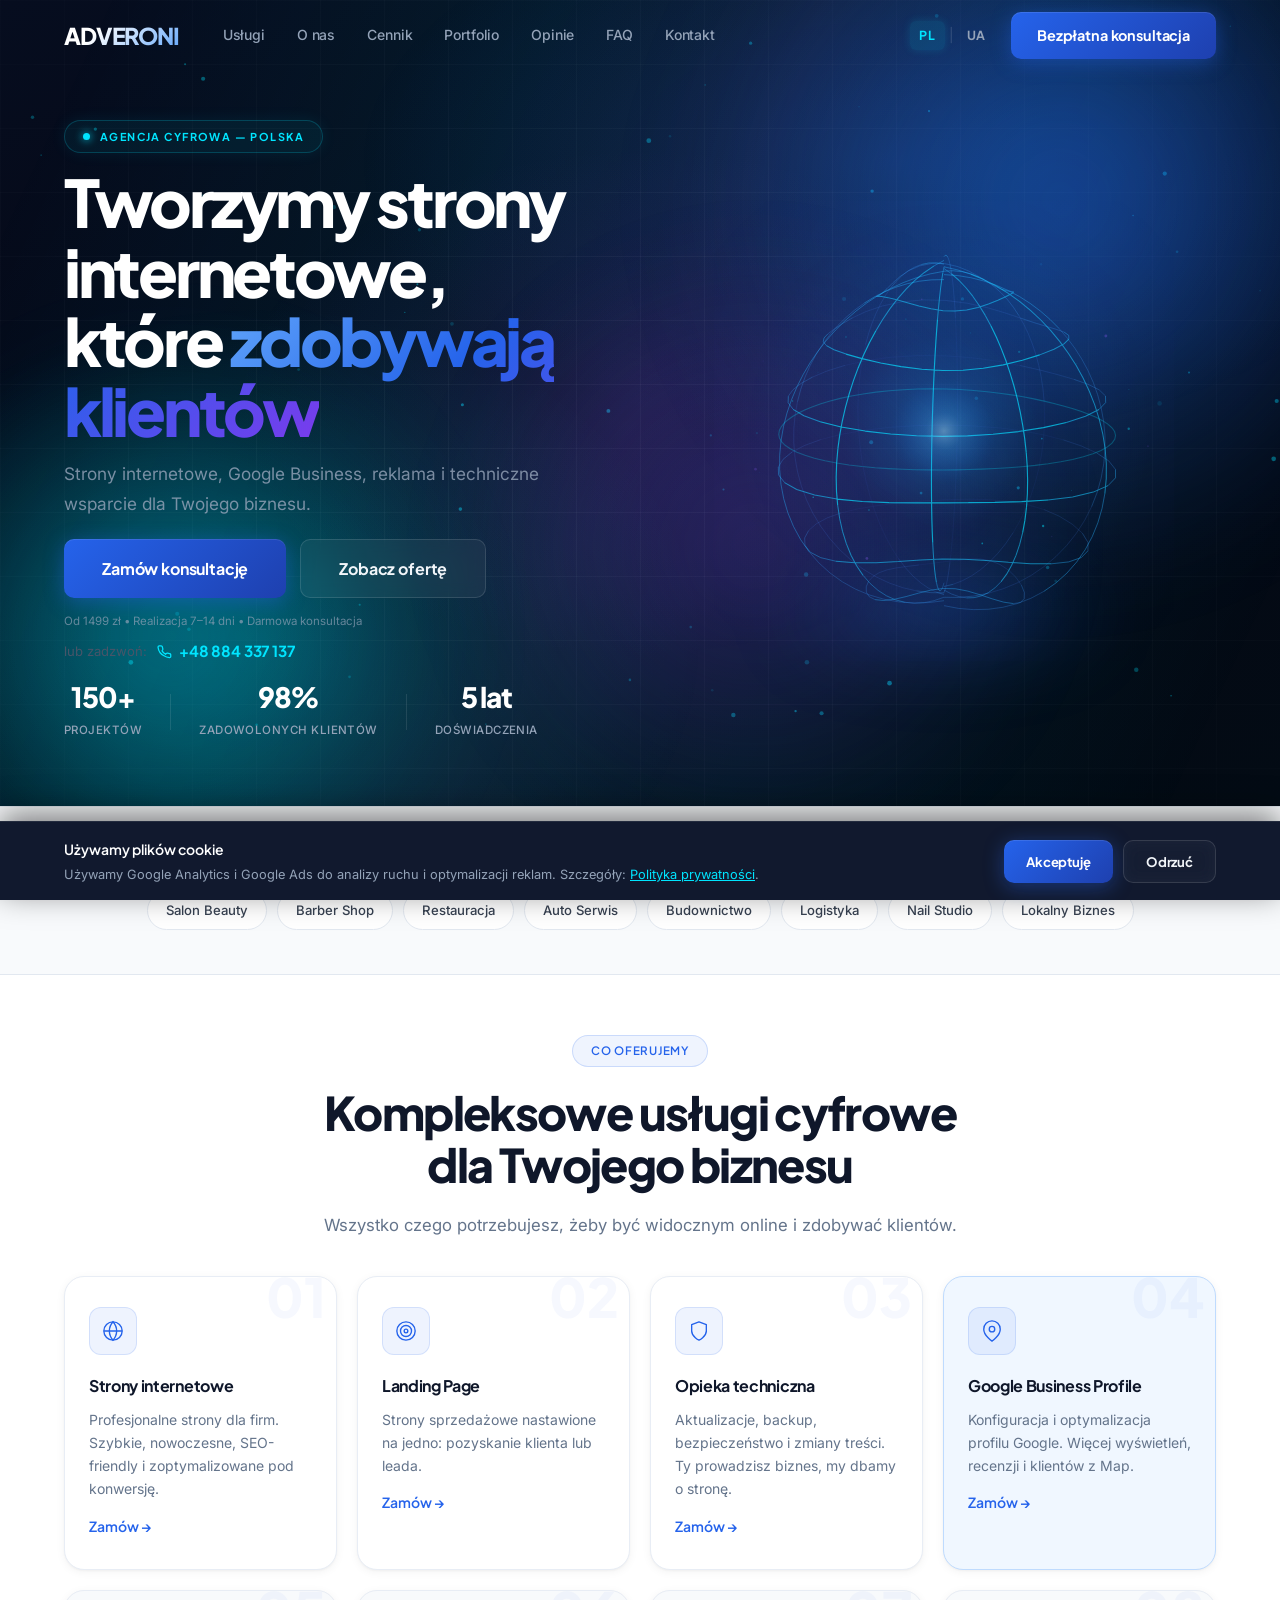
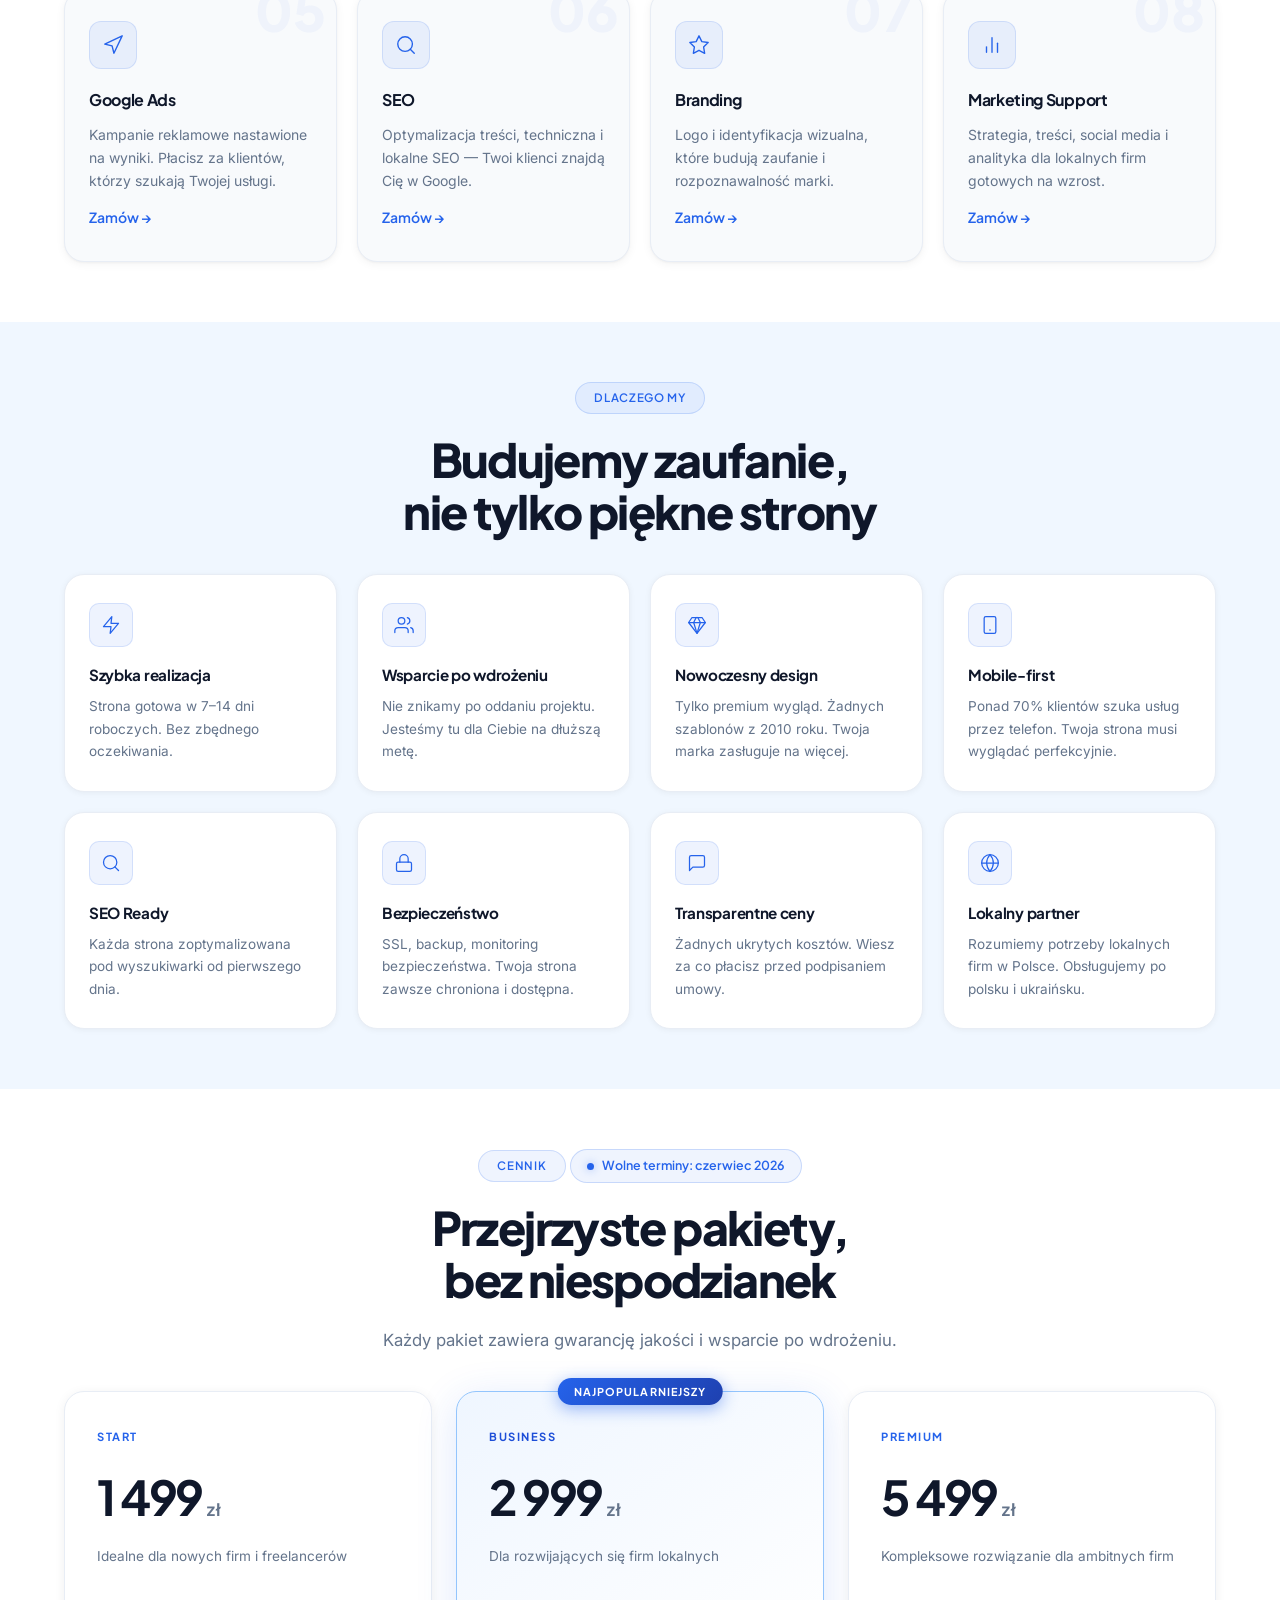
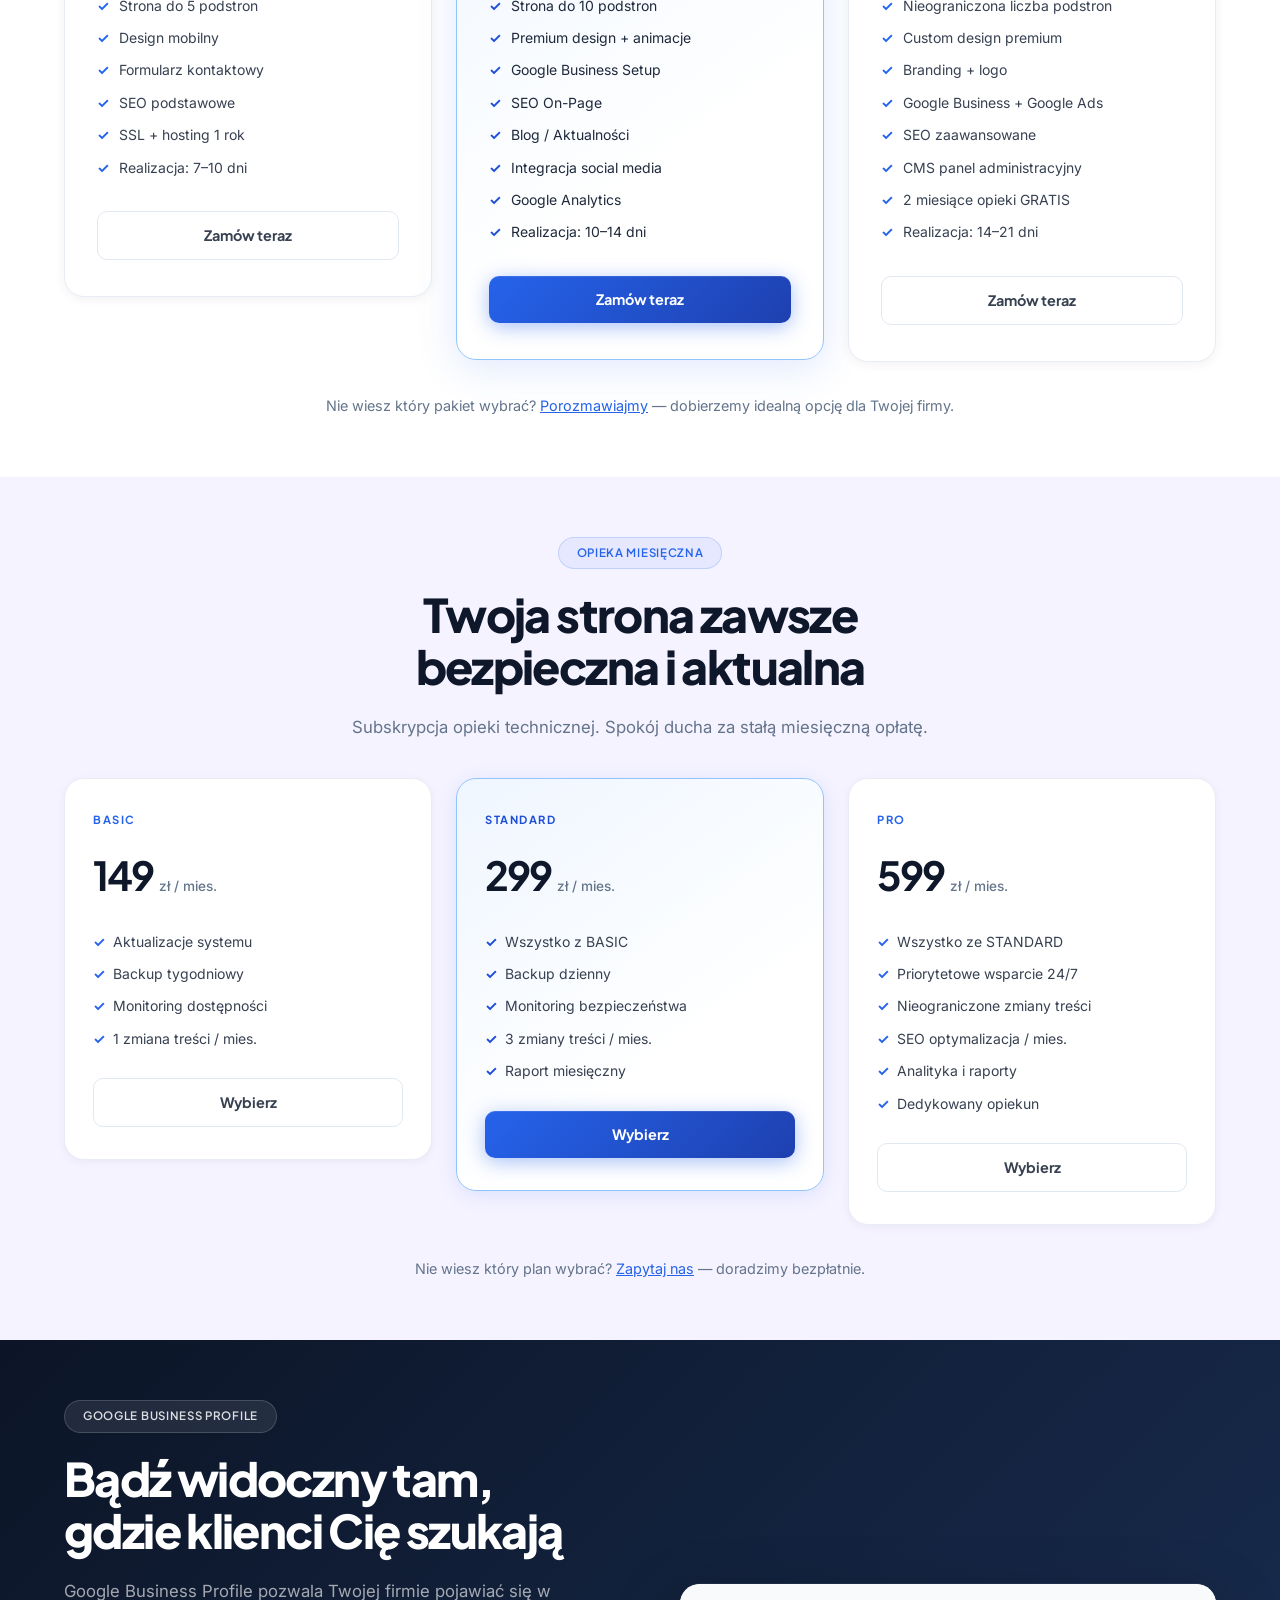
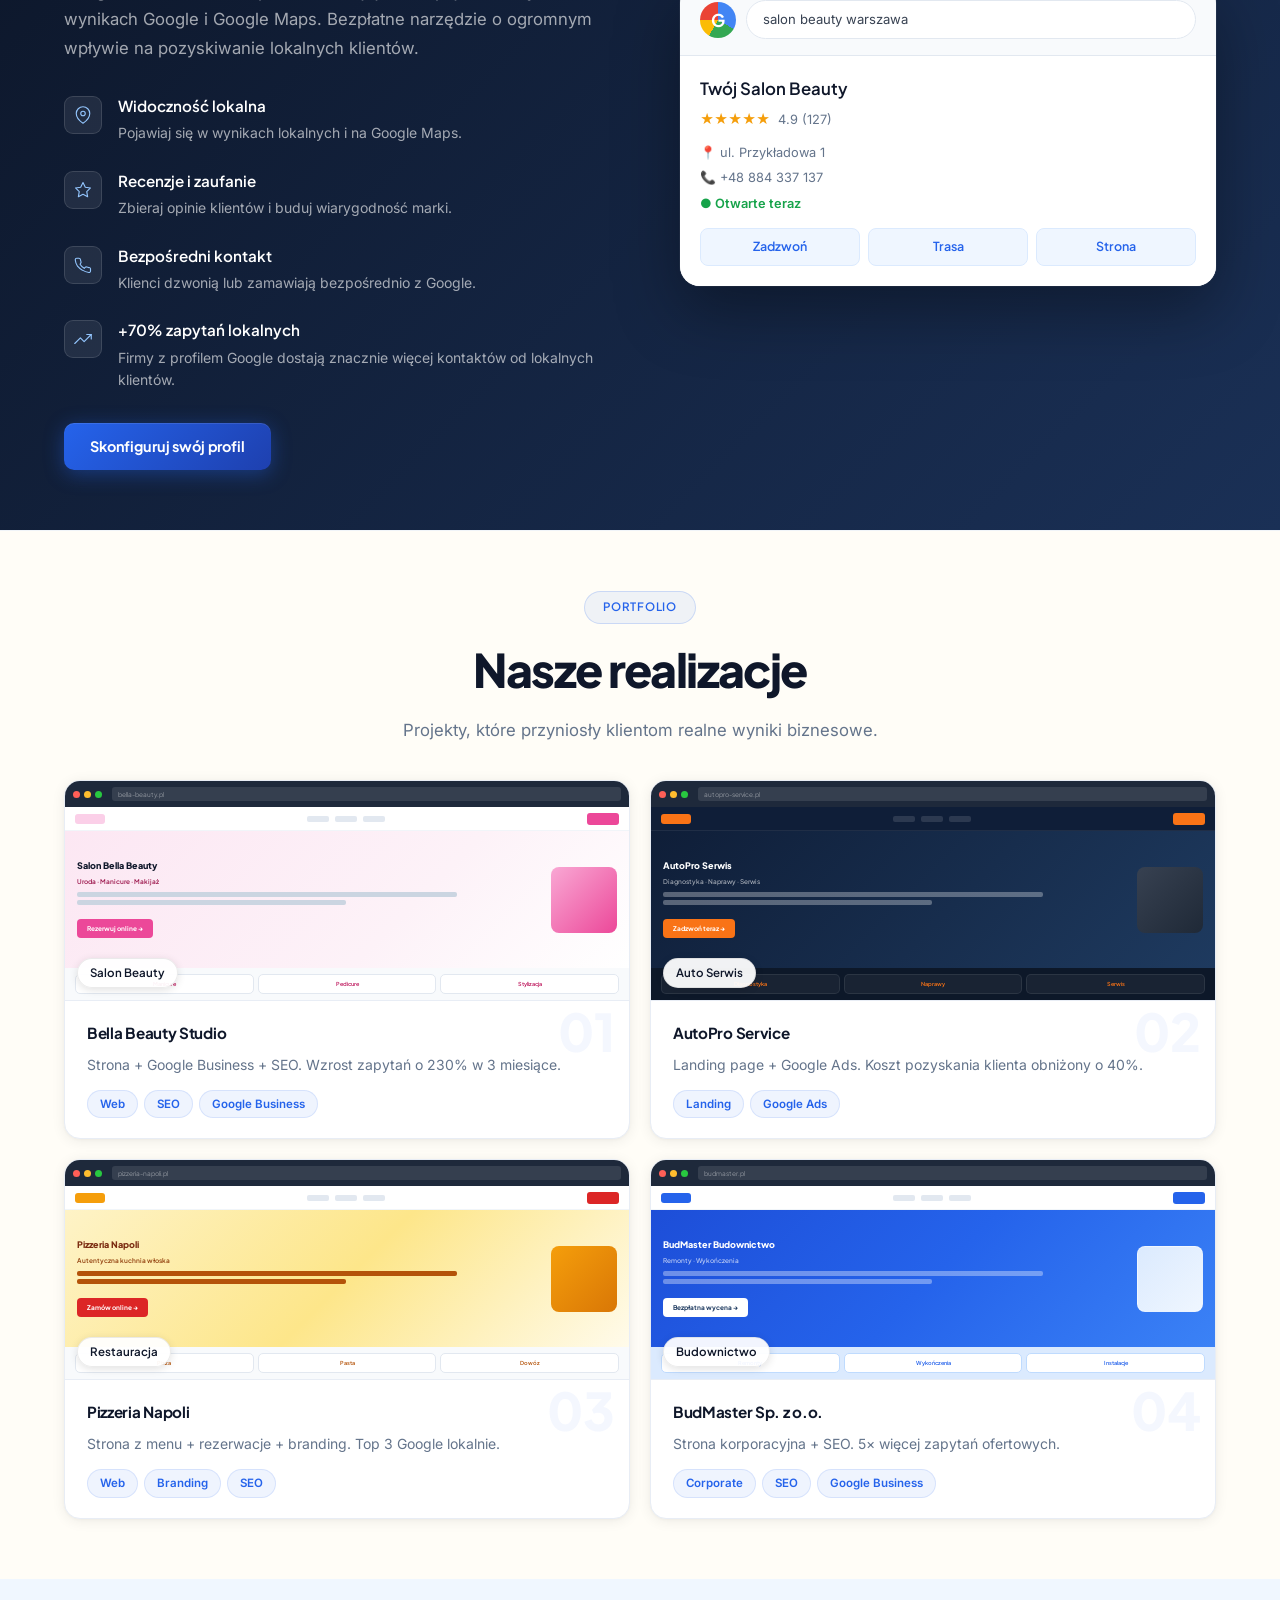
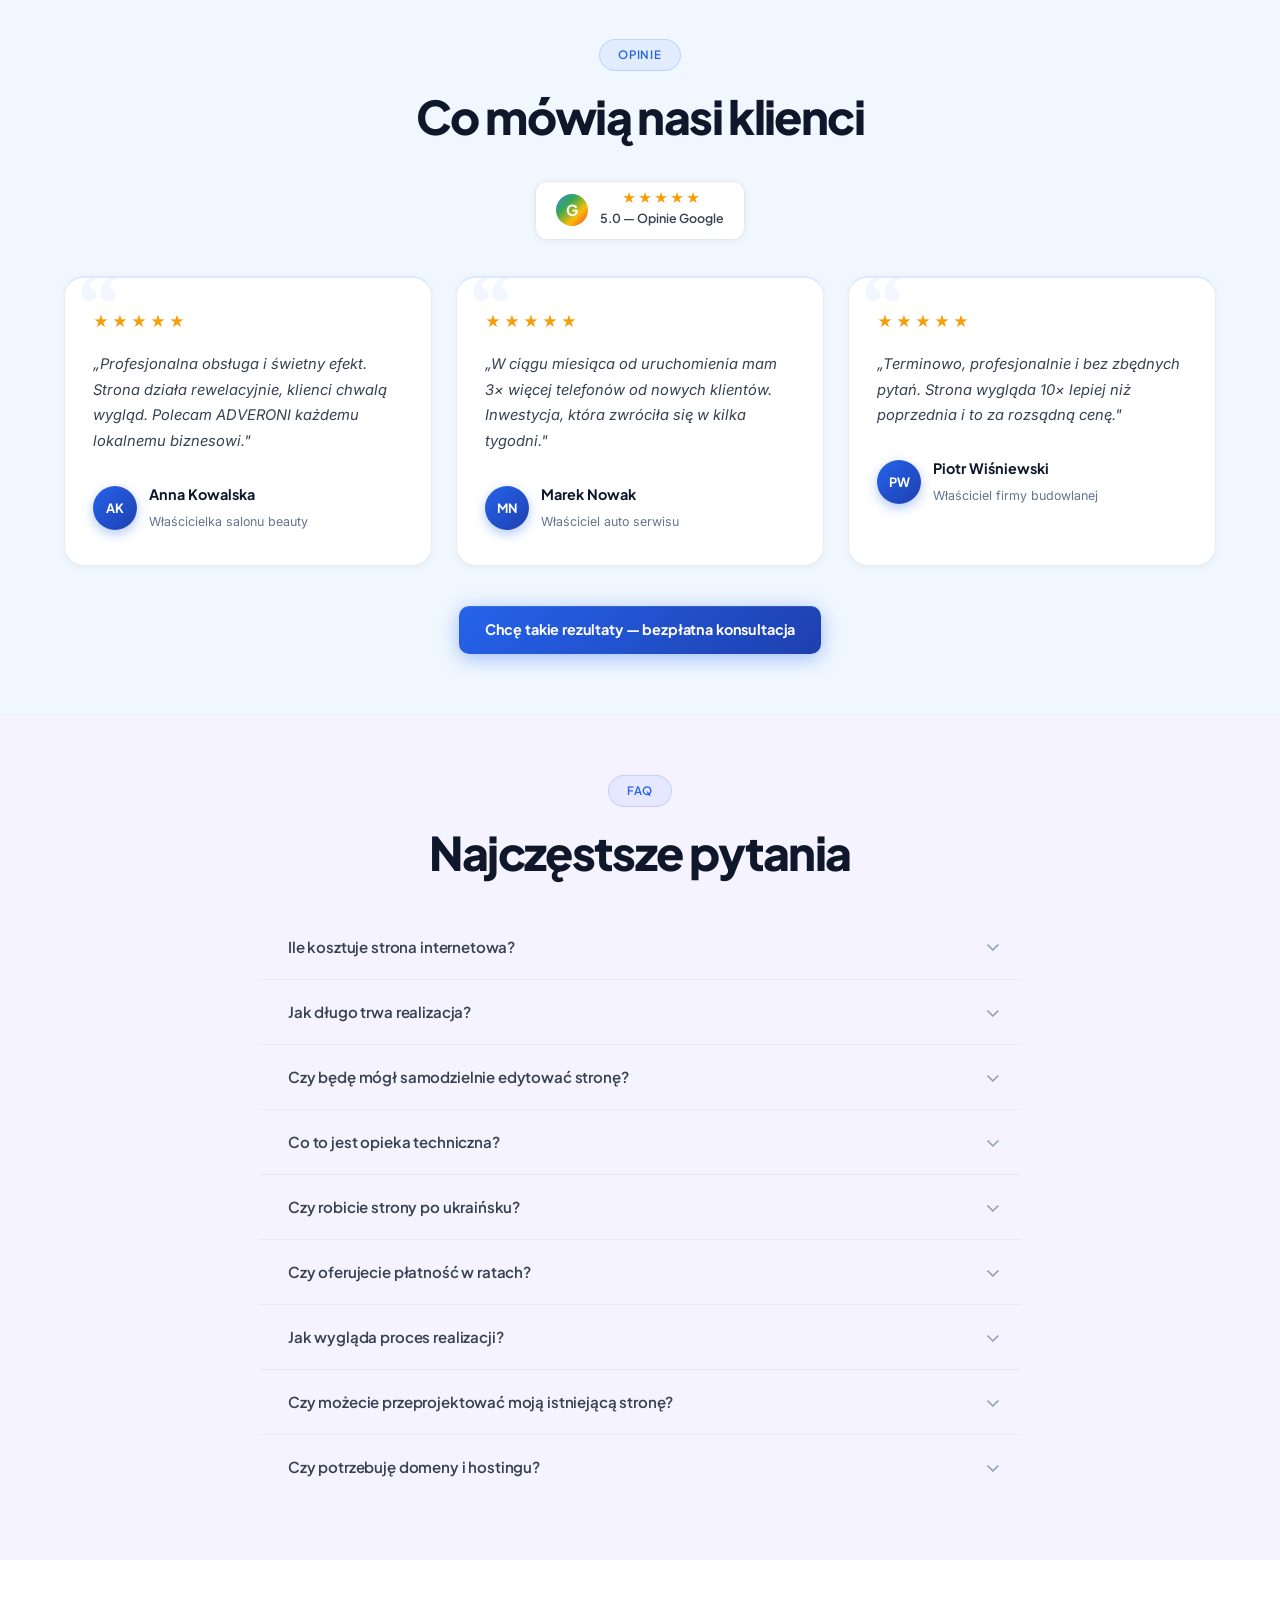
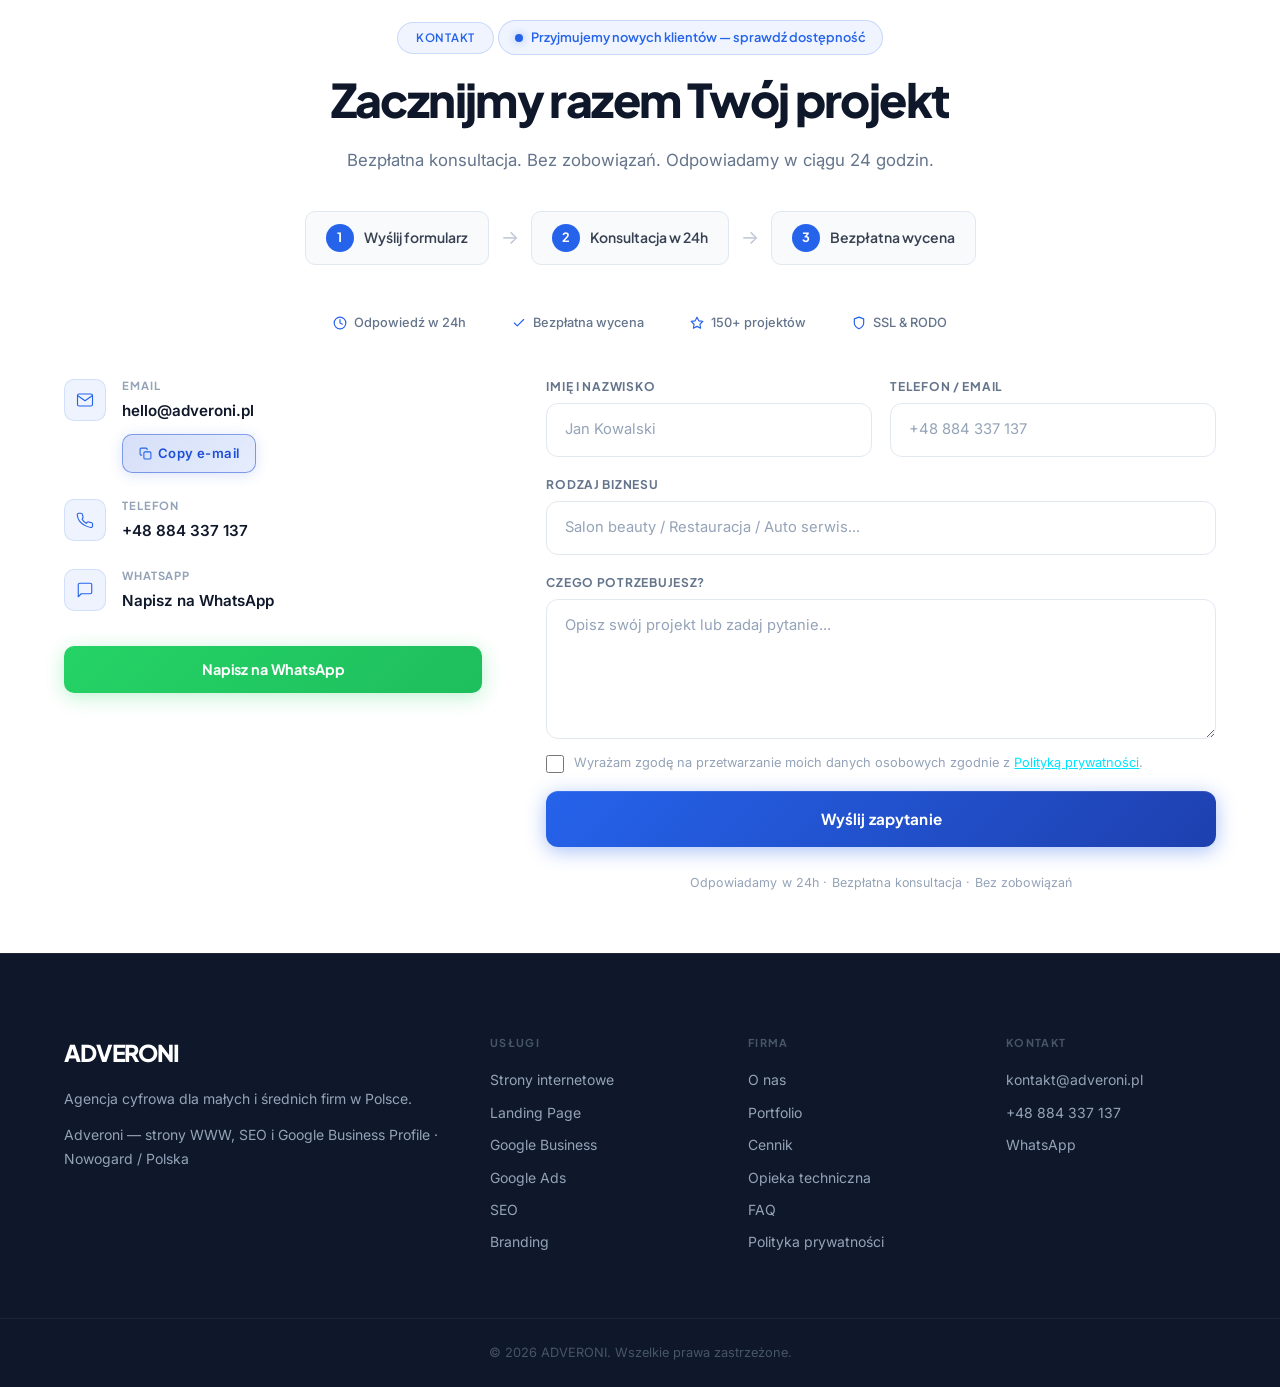
==== commit d8c7be58: "change hello@adveroni.pl" ====
--- a/index.html
+++ b/index.html
@@ -56,7 +56,7 @@
   "@type": "MarketingAgency",
   "name": "ADVERONI",
   "url": "https://adveroni.pl",
-  "email": "hola@adveroni.pl",
+  "email": "hello@adveroni.pl",
   "telephone": "+48884337137",
   "description": "Agencja cyfrowa oferująca strony internetowe, Google Business, SEO i Google Ads dla małych i średnich firm w Polsce.",
   "areaServed": { "@type": "Country", "name": "PL" },
@@ -928,7 +928,7 @@
               <span class="c-item__ico"><svg xmlns="http://www.w3.org/2000/svg" width="18" height="18" fill="none" viewBox="0 0 24 24" stroke="currentColor" stroke-width="1.5" stroke-linecap="round" stroke-linejoin="round"><path d="M4 4h16c1.1 0 2 .9 2 2v12c0 1.1-.9 2-2 2H4c-1.1 0-2-.9-2-2V6c0-1.1.9-2 2-2z"/><polyline points="22,6 12,13 2,6"/></svg></span>
               <div>
                 <span class="c-item__lbl" data-pl="Email" data-ua="Email">Email</span>
-                <a href="mailto:hola@adveroni.pl" class="c-item__val">hola@adveroni.pl</a>
+                <a href="mailto:hello@adveroni.pl" class="c-item__val">hello@adveroni.pl</a>
                 <button class="email-copy-btn" type="button" id="emailCopyBtn"
                         data-pl="Copy e-mail" data-ua="Copy e-mail">Copy e-mail</button>
               </div>
@@ -1002,9 +1002,9 @@
               ✓ Wiadomość wysłana! Odezwiemy się wkrótce.
             </p>
             <p class="form-error" id="formError" hidden
-               data-pl="✗ Błąd wysyłki. Spróbuj ponownie lub napisz na hola@adveroni.pl"
-               data-ua="✗ Помилка надсилання. Спробуй знову або напиши на hola@adveroni.pl">
-              ✗ Błąd wysyłki. Spróbuj ponownie lub napisz na hola@adveroni.pl
+               data-pl="✗ Błąd wysyłki. Spróbuj ponownie lub napisz na hello@adveroni.pl"
+               data-ua="✗ Помилка надсилання. Спробуй знову або напиши на hello@adveroni.pl">
+              ✗ Błąd wysyłki. Spróbuj ponownie lub napisz na hello@adveroni.pl
             </p>
           </form>
         </div>
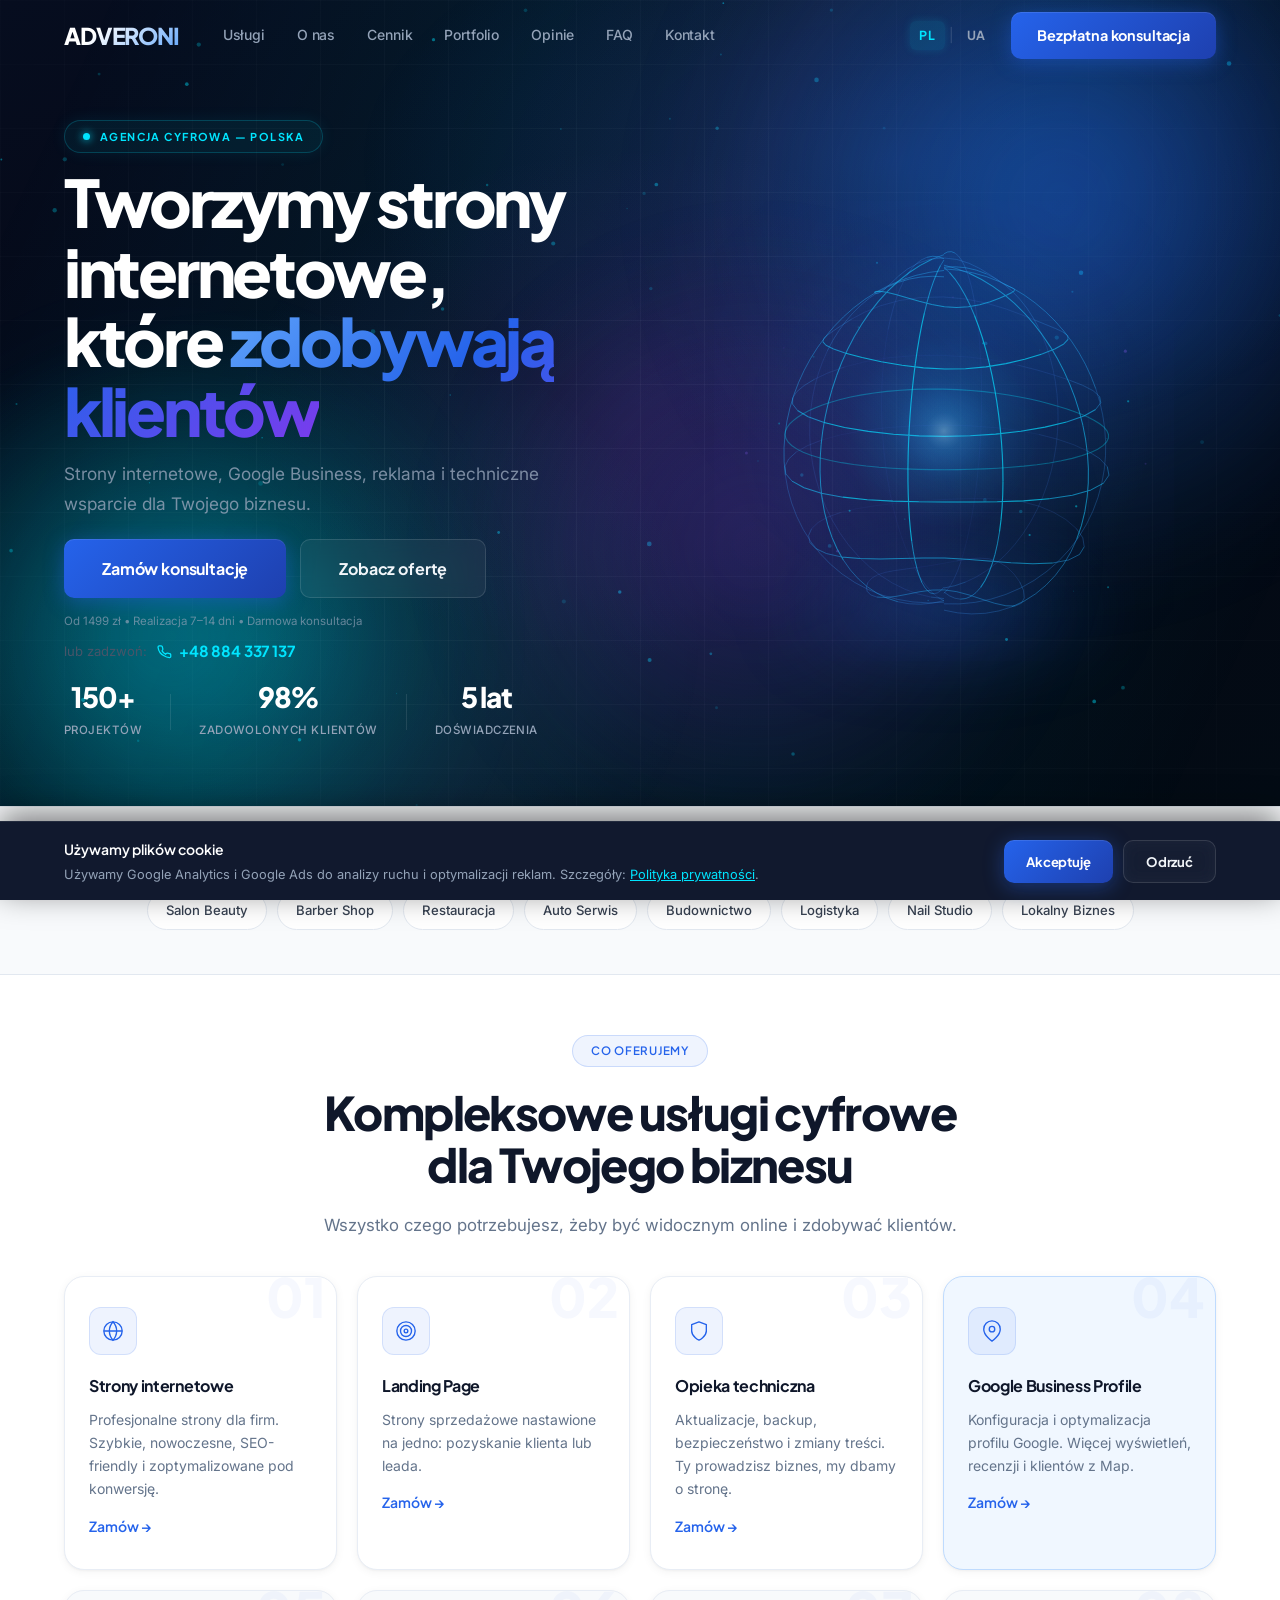
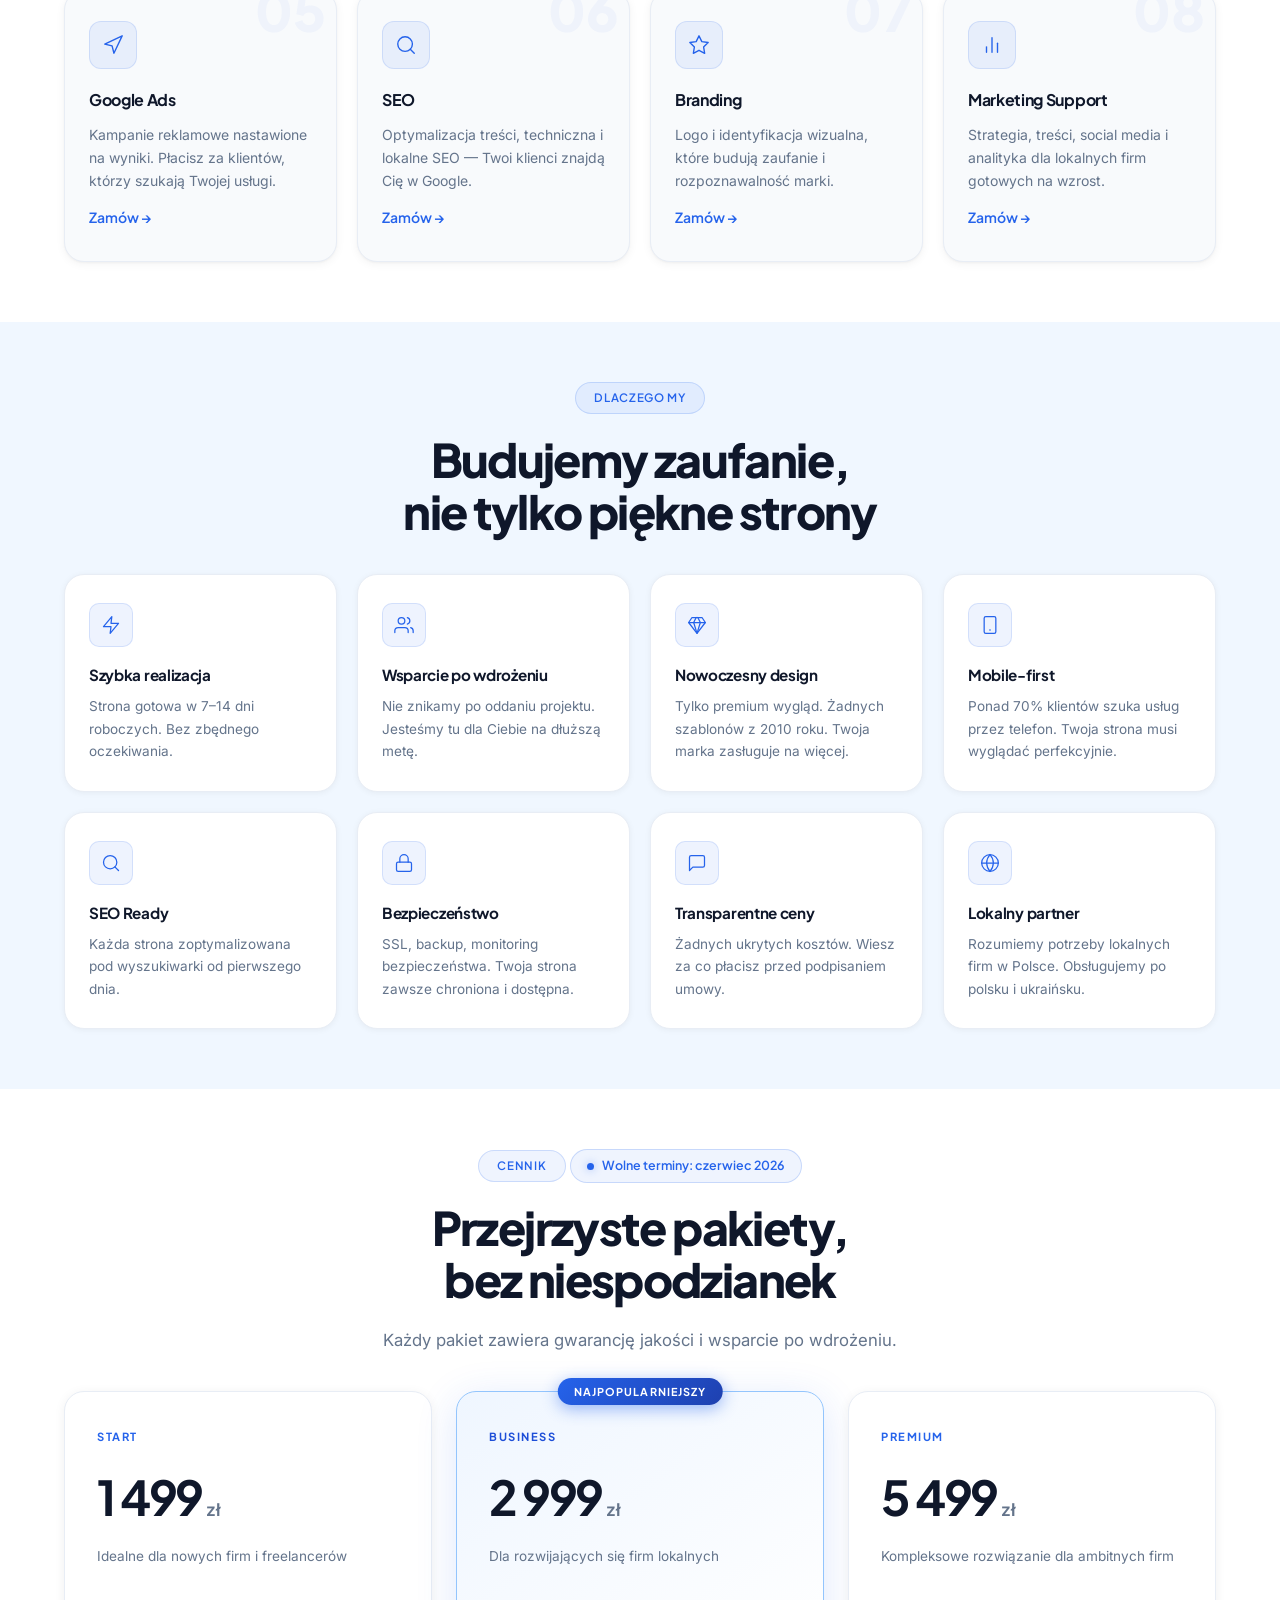
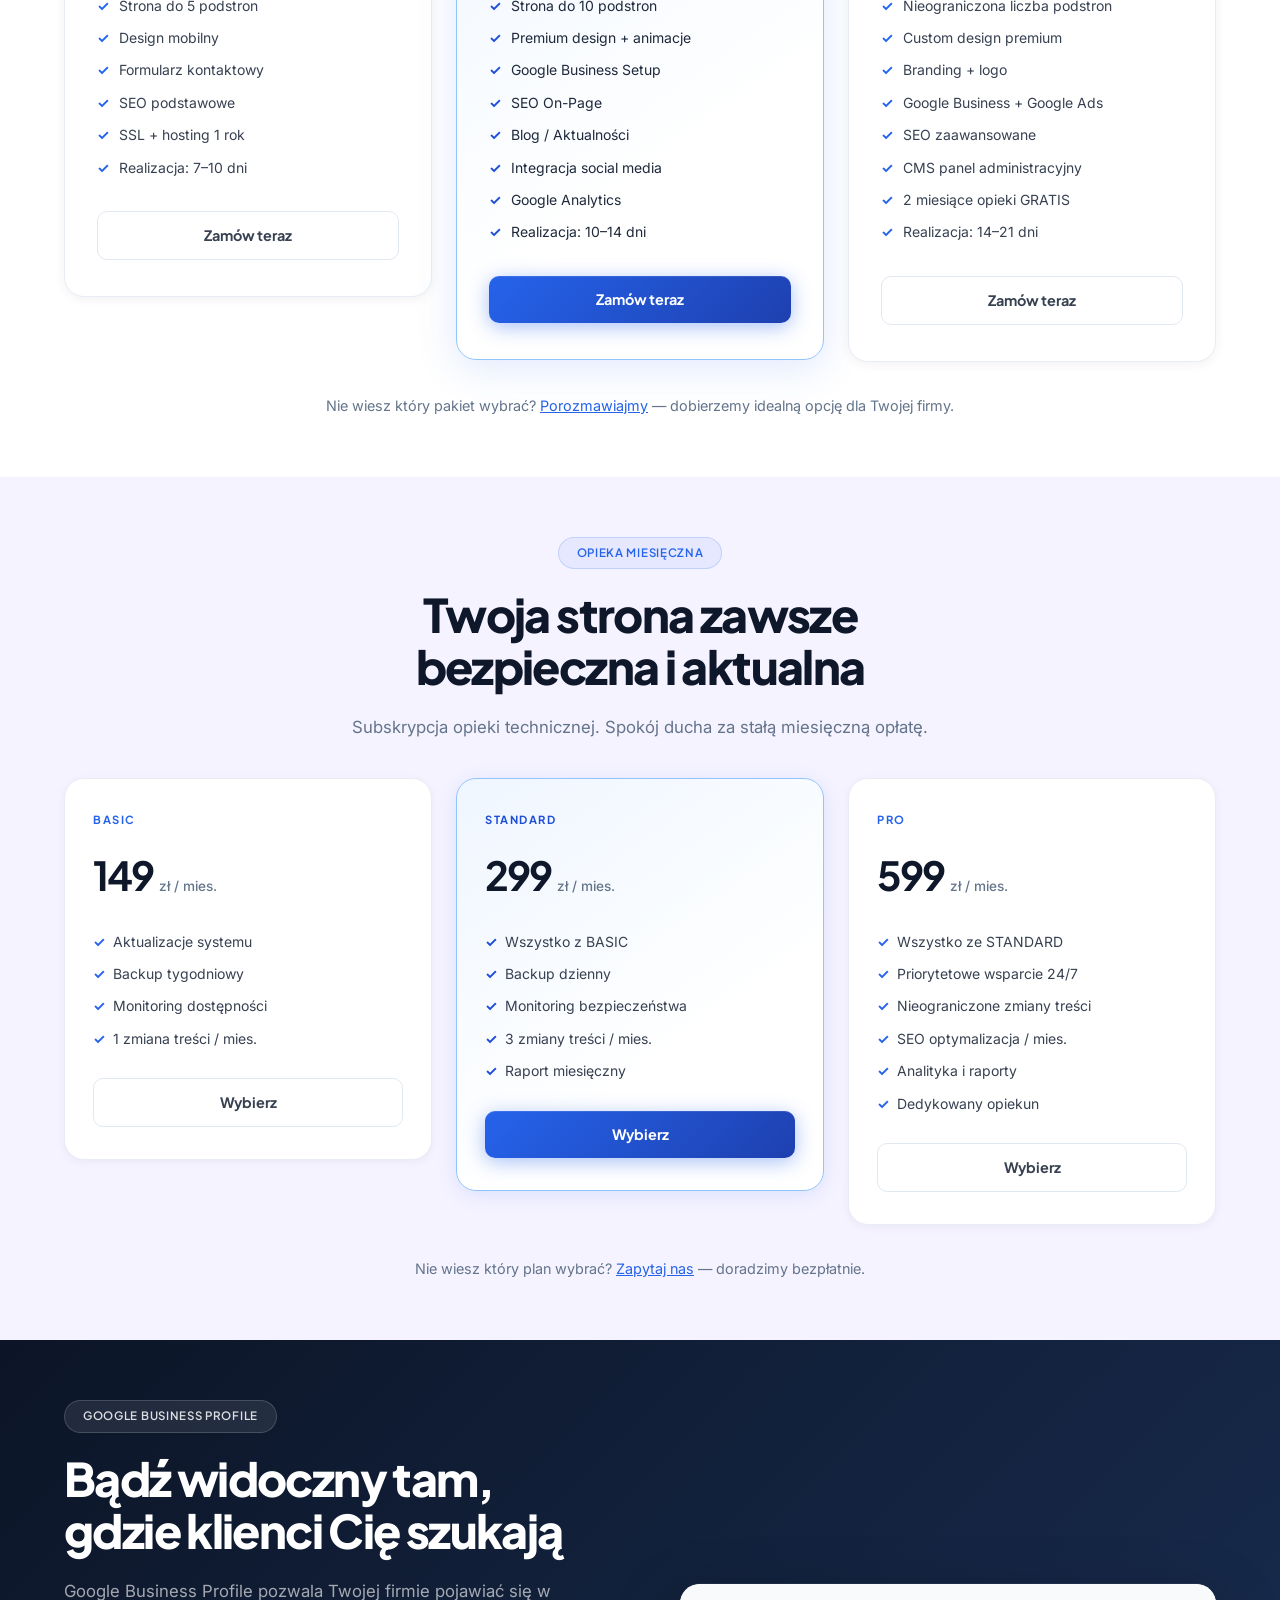
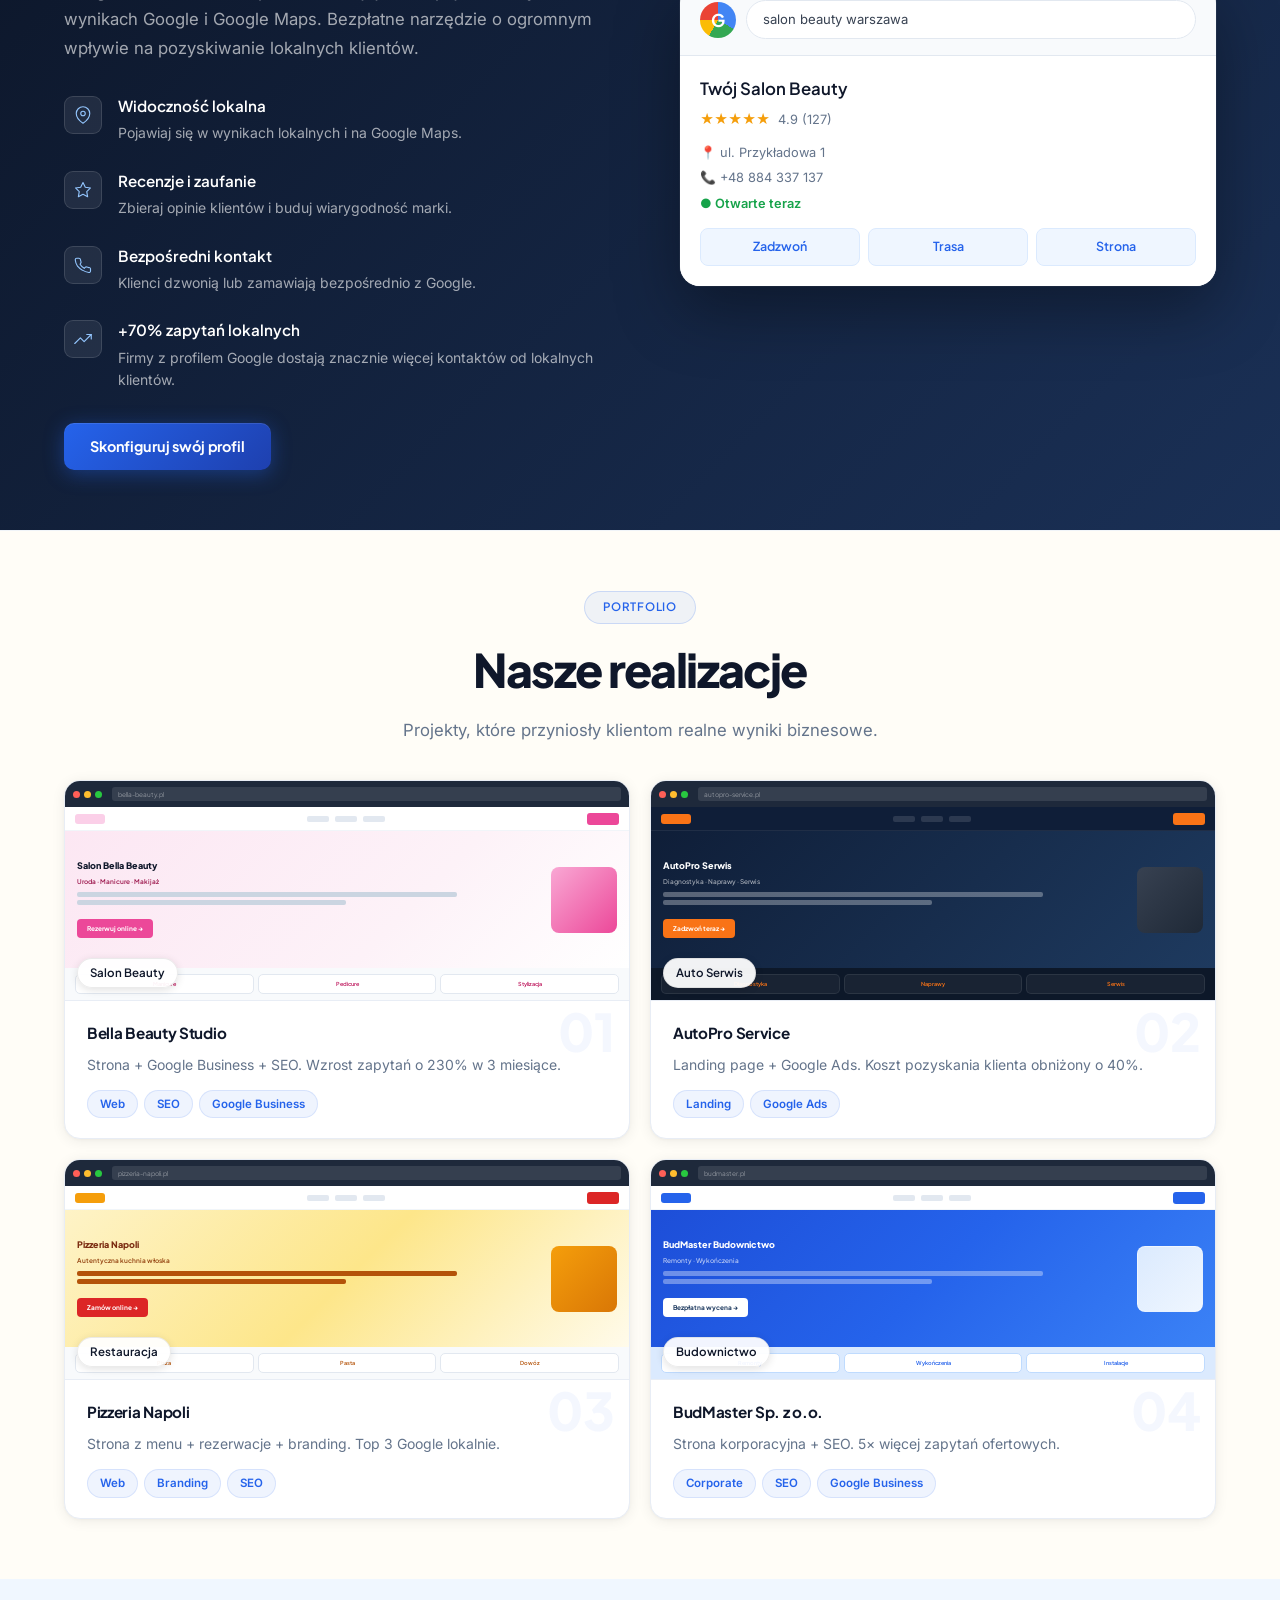
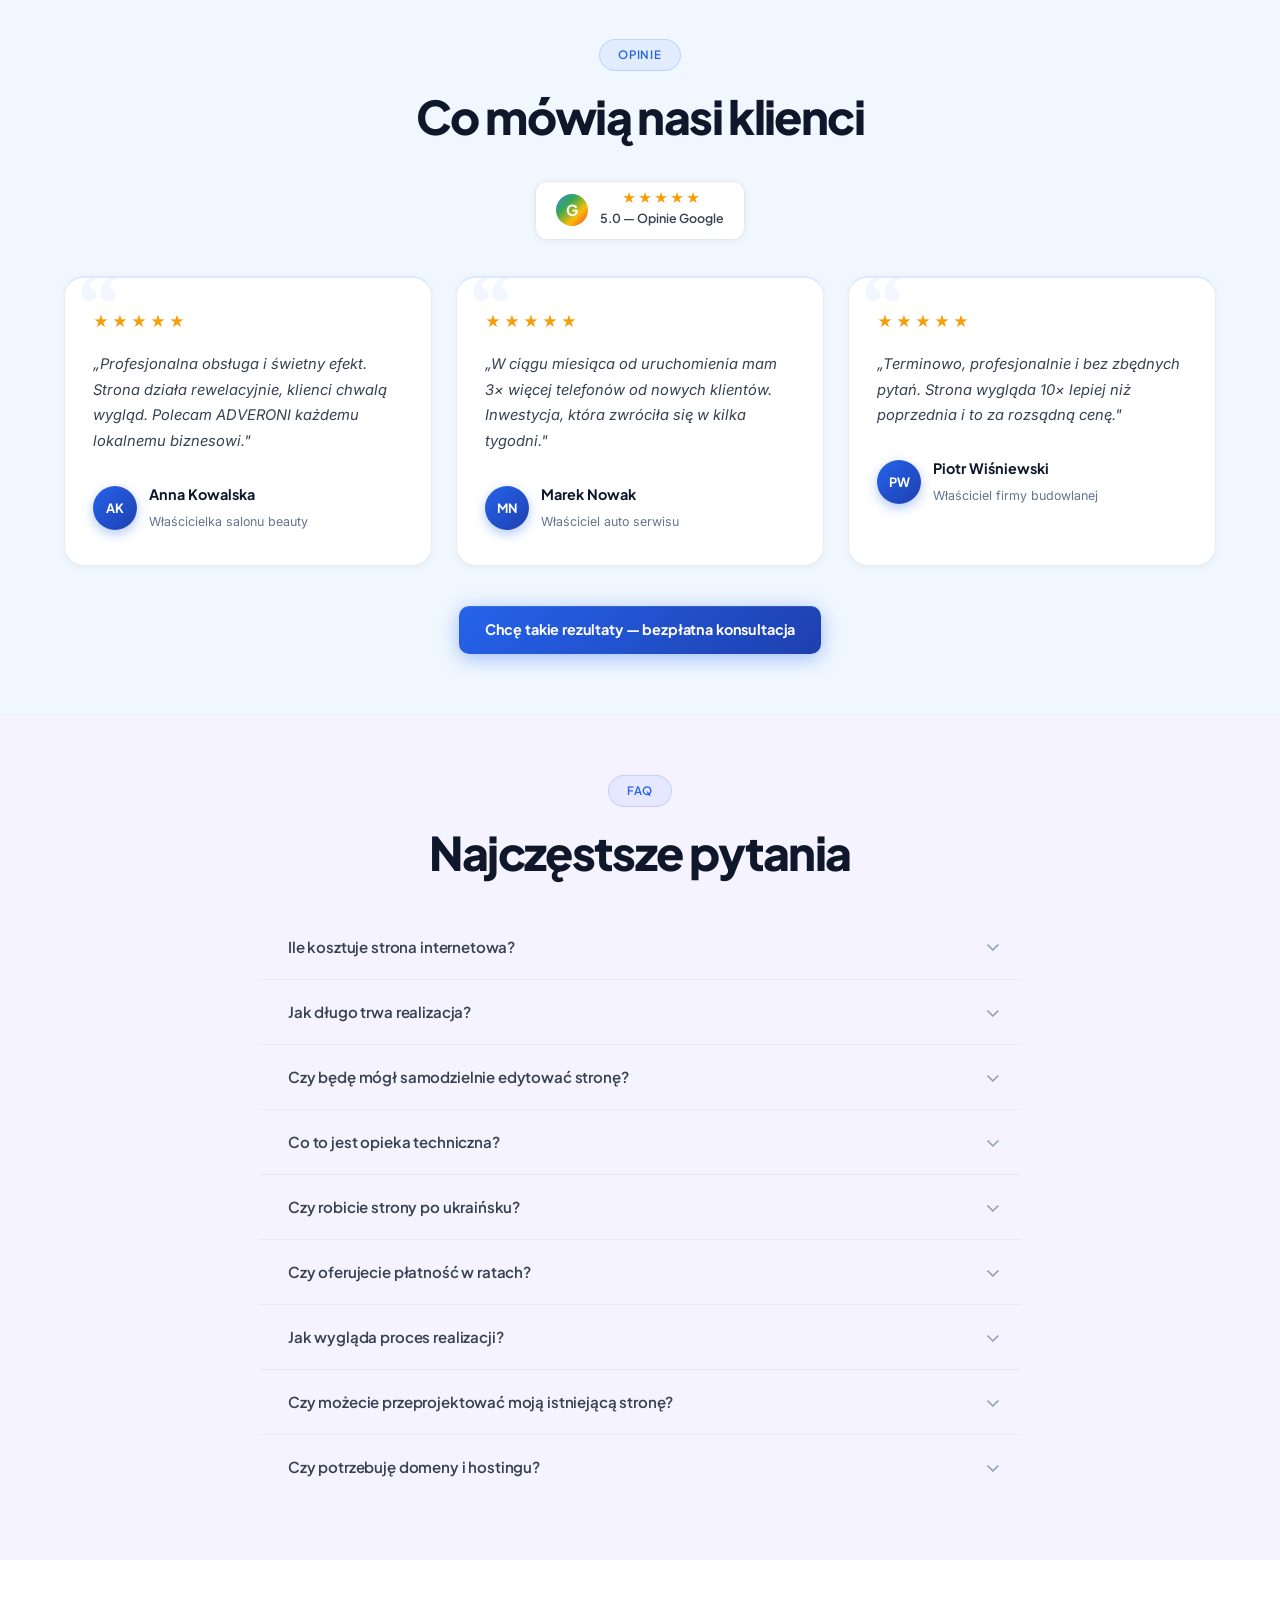
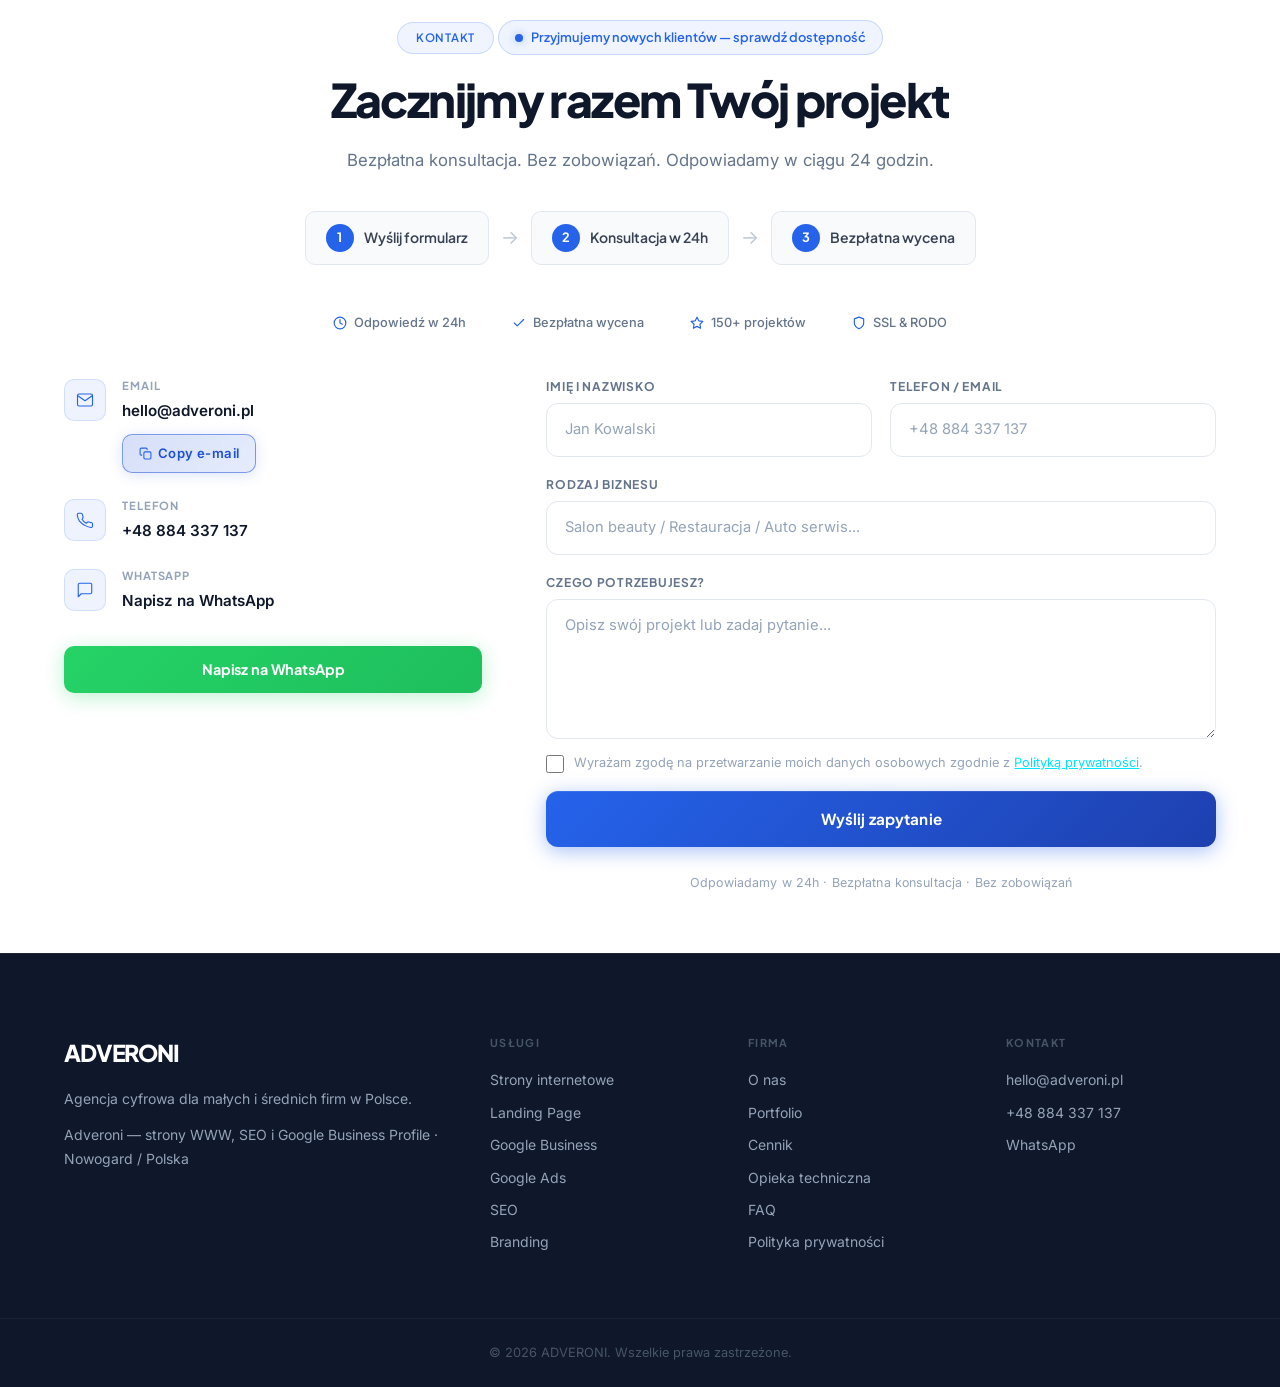
==== commit c4a3eb79: "changes kontakt@ to hello@" ====
--- a/index.html
+++ b/index.html
@@ -1041,7 +1041,7 @@
       </div>
       <div class="footer__col">
         <h4 data-pl="Kontakt" data-ua="Контакт">Kontakt</h4>
-        <a href="mailto:kontakt@adveroni.pl">kontakt@adveroni.pl</a>
+        <a href="mailto:hello@adveroni.pl">hello@adveroni.pl</a>
         <a href="tel:+48884337137">+48 884 337 137</a>
         <a href="https://wa.me/48884337137" target="_blank" rel="noopener noreferrer">WhatsApp</a>
       </div>
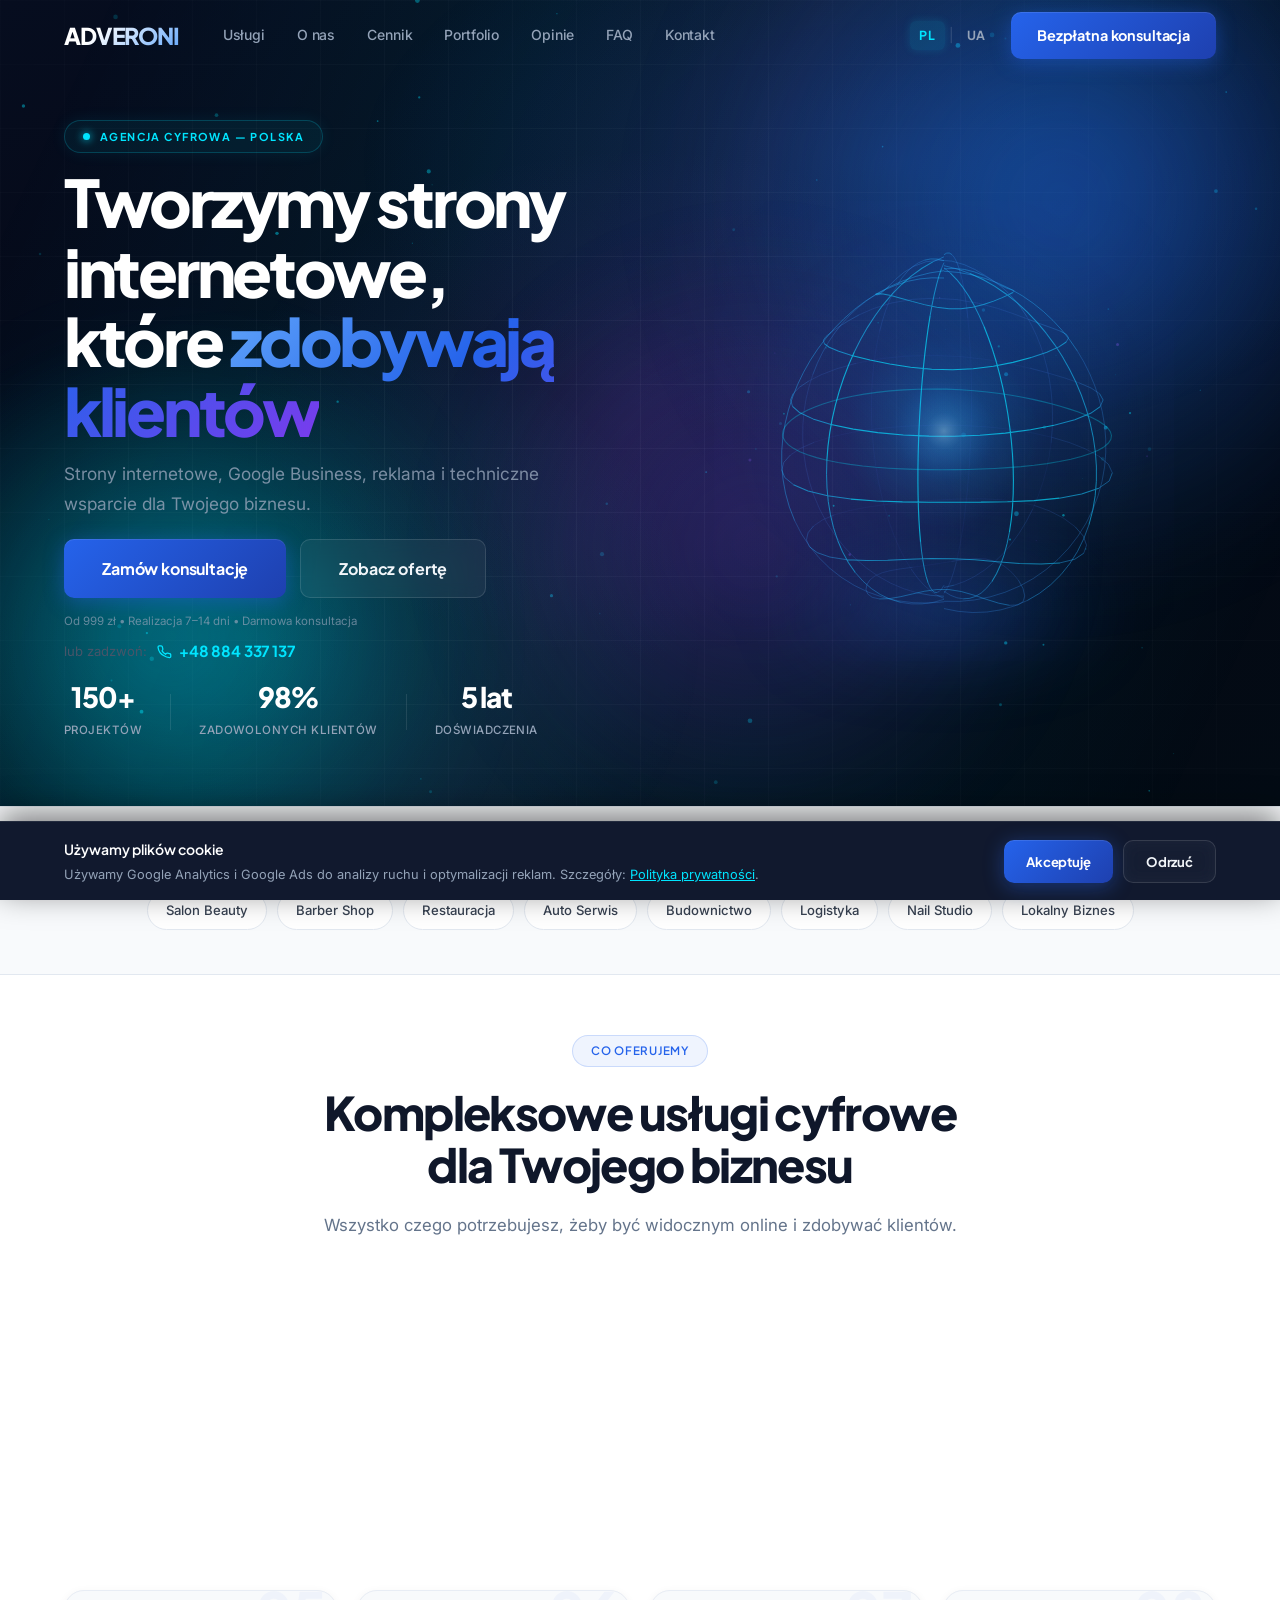
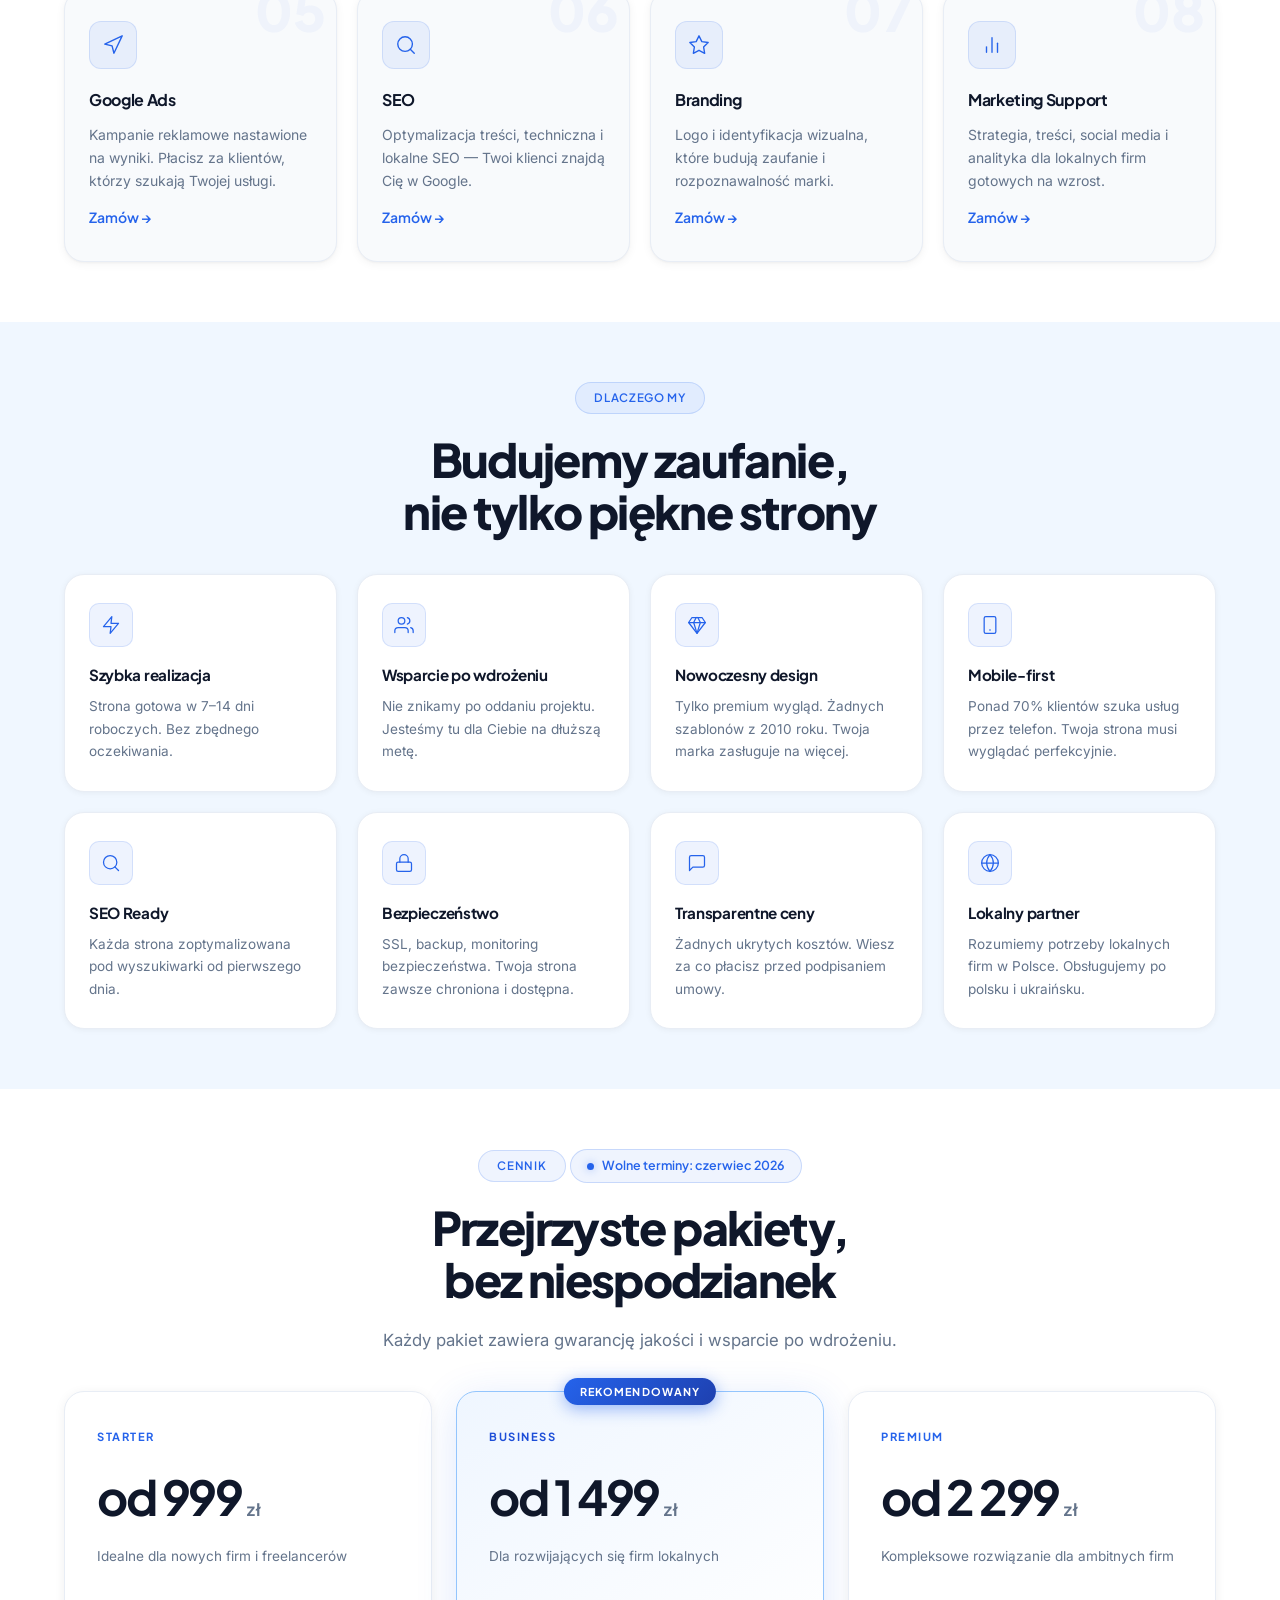
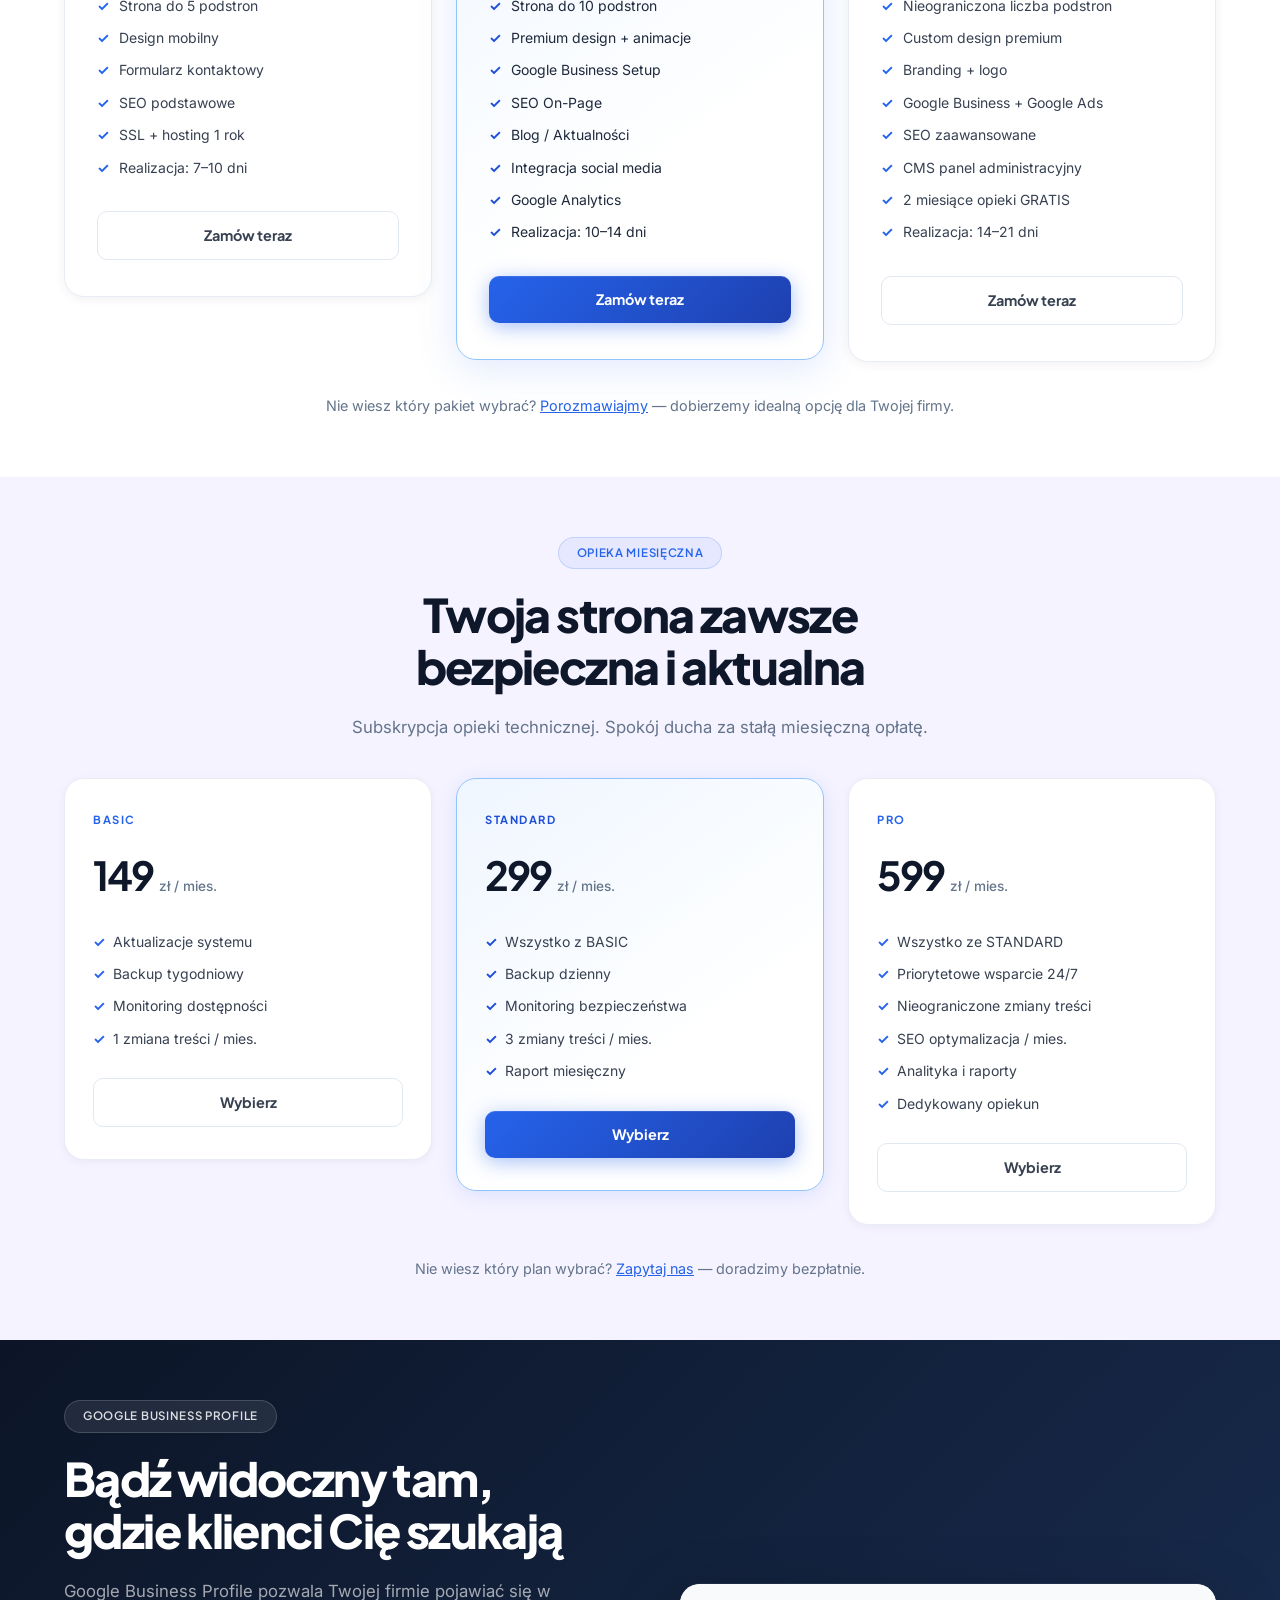
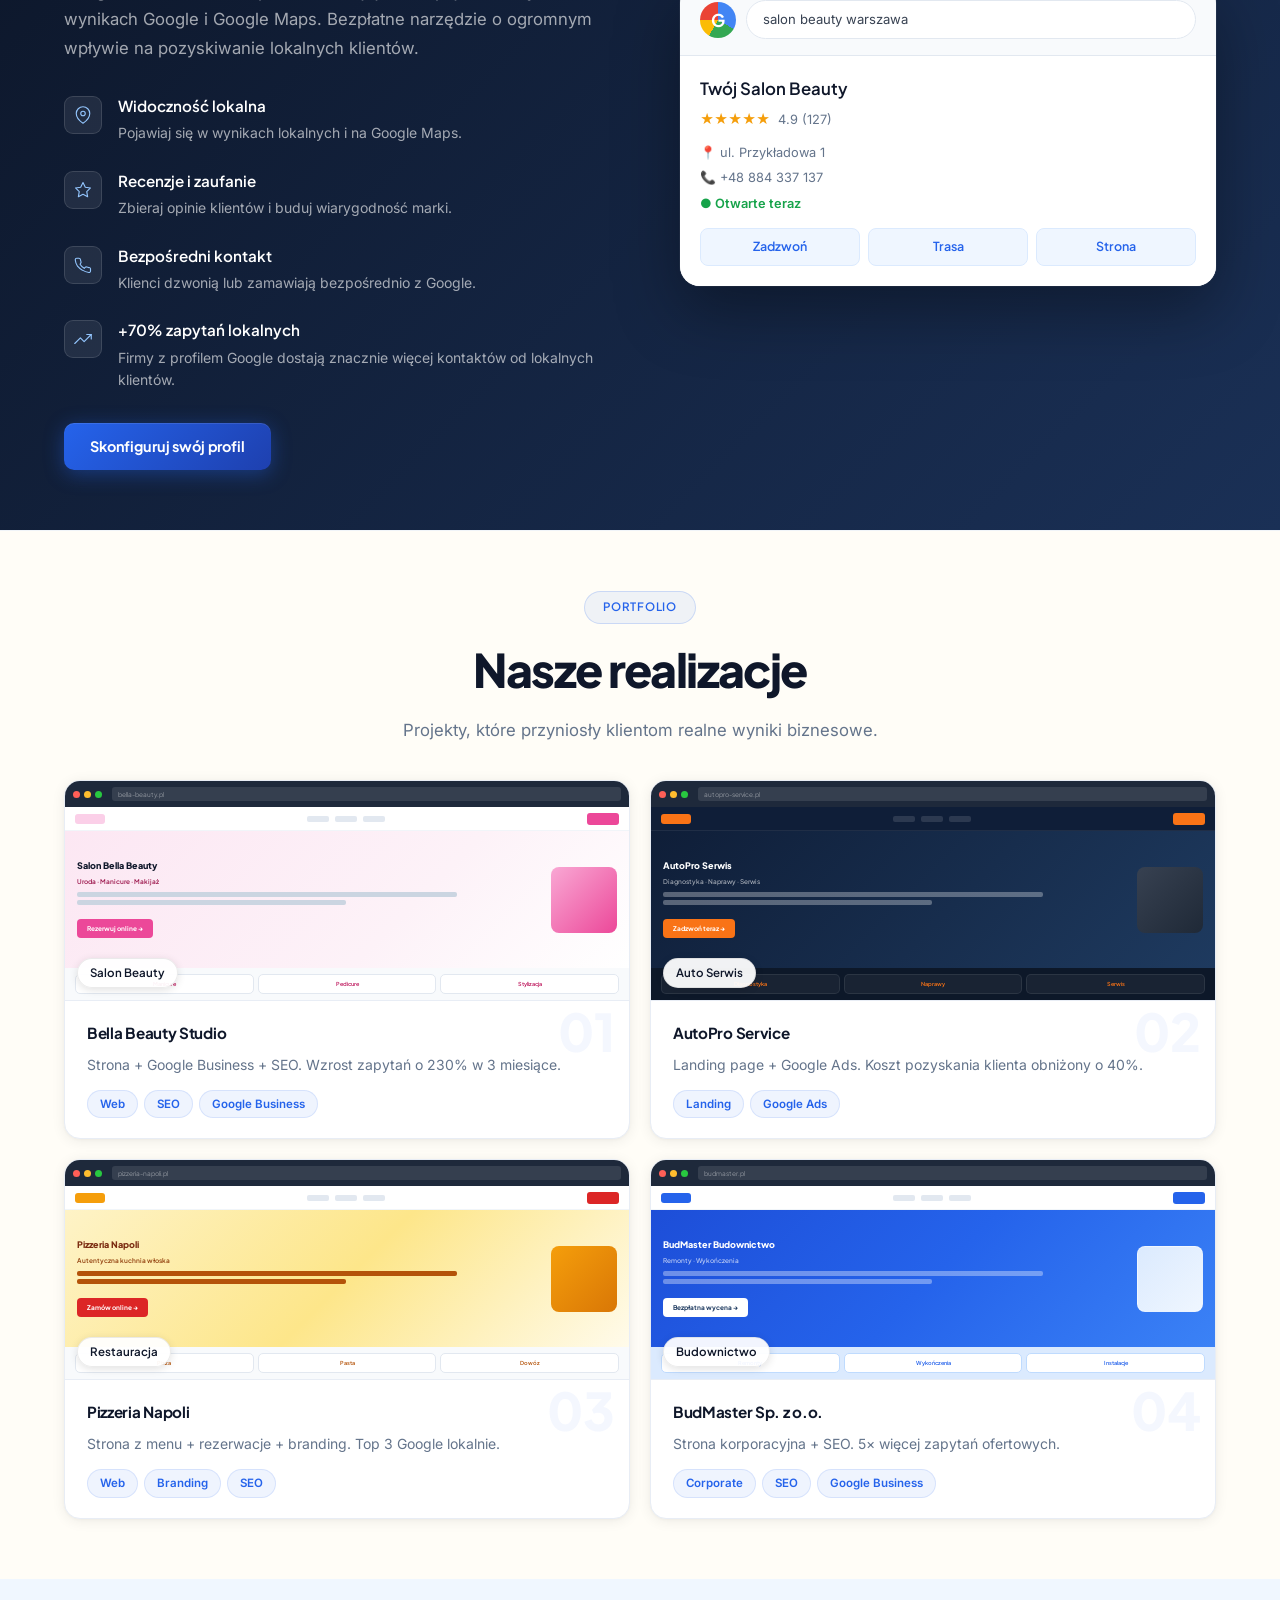
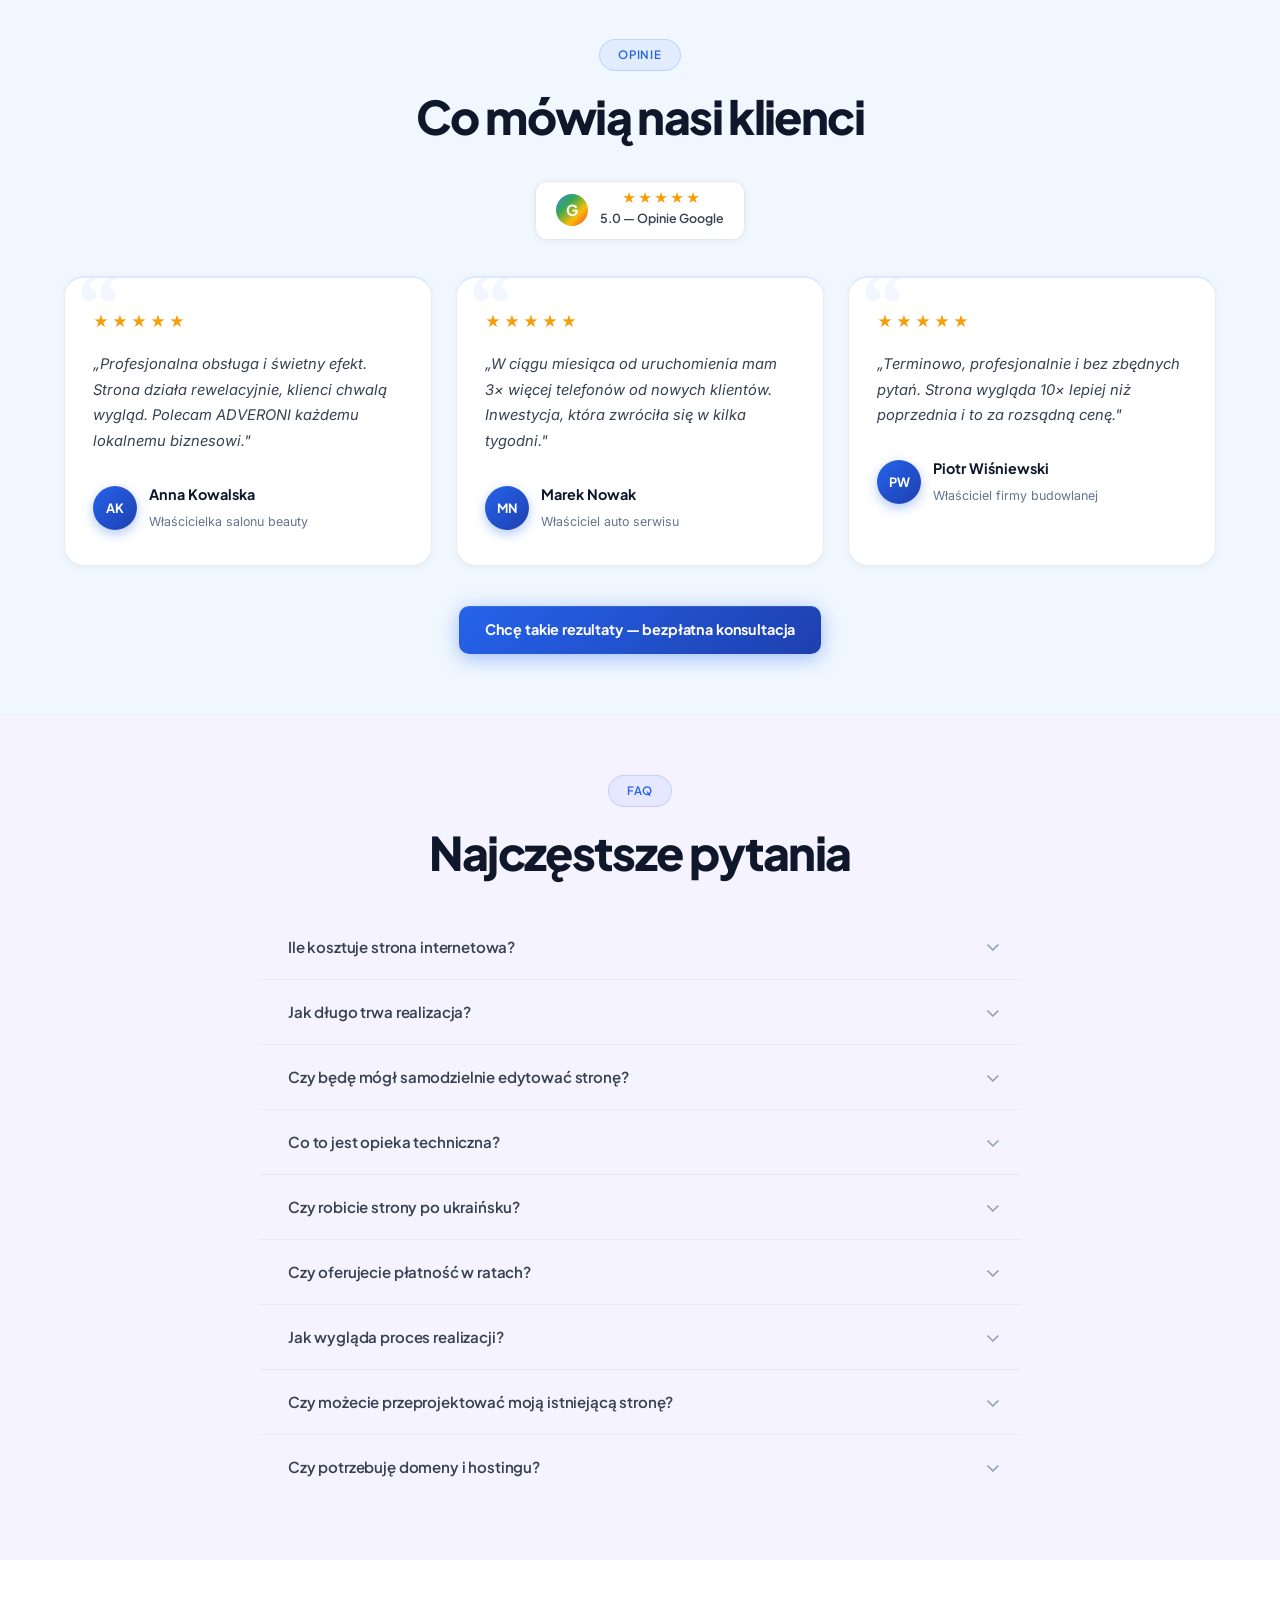
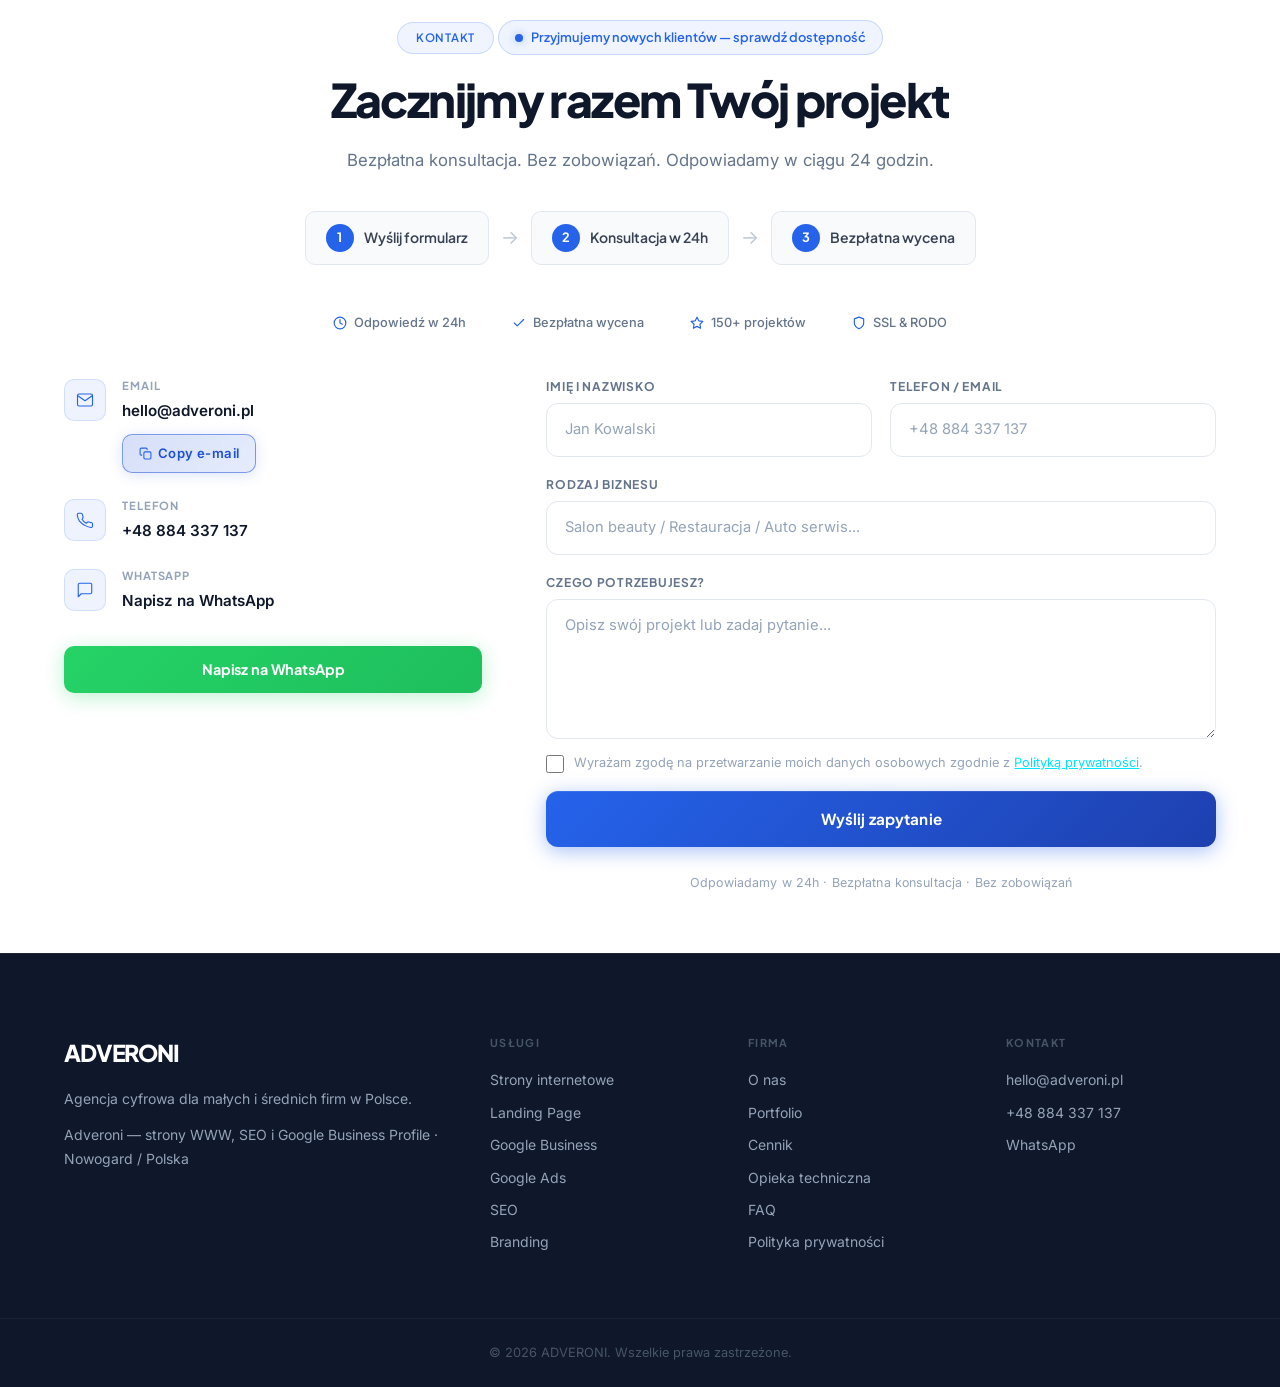
==== commit c9f95719: "changes price" ====
--- a/index.html
+++ b/index.html
@@ -12,7 +12,7 @@
 </script>
   <meta charset="UTF-8" />
   <meta name="viewport" content="width=device-width, initial-scale=1.0" />
-  <meta name="description" content="Strony internetowe dla firm w Polsce od 1499 zł. Realizacja 7–14 dni. Google Business, SEO, Google Ads. Bezpłatna konsultacja — ADVERONI Agencja Cyfrowa." />
+  <meta name="description" content="Strony internetowe dla firm w Polsce od 999 zł. Realizacja 7–14 dni. Google Business, SEO, Google Ads. Bezpłatna konsultacja — ADVERONI Agencja Cyfrowa." />
   <title>ADVERONI — Agencja Cyfrowa dla Twojego Biznesu</title>
 
   <!-- Canonical & hreflang -->
@@ -33,7 +33,7 @@
   <meta property="og:type" content="website" />
   <meta property="og:url" content="https://adveroni.pl/" />
   <meta property="og:title" content="ADVERONI — Agencja Cyfrowa dla Twojego Biznesu" />
-  <meta property="og:description" content="Strony internetowe, Google Business, SEO i Google Ads dla lokalnych firm. Szybka realizacja od 1499 zł. Bezpłatna konsultacja." />
+  <meta property="og:description" content="Strony internetowe, Google Business, SEO i Google Ads dla lokalnych firm. Szybka realizacja od 999 zł. Bezpłatna konsultacja." />
   <meta property="og:image" content="https://adveroni.pl/og-image.jpg" />
   <meta property="og:locale" content="pl_PL" />
   <meta property="og:site_name" content="ADVERONI" />
@@ -60,7 +60,7 @@
   "telephone": "+48884337137",
   "description": "Agencja cyfrowa oferująca strony internetowe, Google Business, SEO i Google Ads dla małych i średnich firm w Polsce.",
   "areaServed": { "@type": "Country", "name": "PL" },
-  "priceRange": "1499–5499 PLN",
+  "priceRange": "999–2299 PLN",
   "knowsLanguage": ["pl", "uk"],
   "sameAs": []
 }
@@ -138,9 +138,9 @@
                data-pl="Zobacz ofertę" data-ua="Переглянути пропозицію">Zobacz ofertę</a>
           </div>
           <p class="hero__price-hint"
-             data-pl="Od 1499 zł • Realizacja 7–14 dni • Darmowa konsultacja"
-             data-ua="Від 1499 зл • Реалізація 7–14 днів • Безкоштовна консультація">
-            Od 1499 zł • Realizacja 7–14 dni • Darmowa konsultacja
+             data-pl="Od 999 zł • Realizacja 7–14 dni • Darmowa konsultacja"
+             data-ua="Від 999 зл • Реалізація 7–14 днів • Безкоштовна консультація">
+            Od 999 zł • Realizacja 7–14 dni • Darmowa konsultacja
           </p>
           <div class="hero__phone-cta">
             <span class="hero__phone-cta-txt" data-pl="lub zadzwoń:" data-ua="або зателефонуйте:">lub zadzwoń:</span>
@@ -346,8 +346,8 @@
         <div class="pricing__grid">
           <div class="price-card reveal">
             <div class="price-card__head">
-              <span class="price-card__name" data-pl="START" data-ua="START">START</span>
-              <div class="price-card__price"><span class="price-card__amt">1 499</span><span class="price-card__cur">zł</span></div>
+              <span class="price-card__name" data-pl="Starter" data-ua="Starter">Starter</span>
+              <div class="price-card__price"><span class="price-card__amt">od 999</span><span class="price-card__cur">zł</span></div>
               <p class="price-card__desc" data-pl="Idealne dla nowych firm i freelancerów" data-ua="Ідеально для нових компаній та фрілансерів">Idealne dla nowych firm i freelancerów</p>
             </div>
             <ul class="price-card__list">
@@ -362,10 +362,10 @@
           </div>
 
           <div class="price-card price-card--feat reveal">
-            <div class="price-card__badge" data-pl="Najpopularniejszy" data-ua="Найпопулярніший">Najpopularniejszy</div>
+            <div class="price-card__badge" data-pl="Rekomendowany" data-ua="Рекомендований">Rekomendowany</div>
             <div class="price-card__head">
-              <span class="price-card__name" data-pl="BUSINESS" data-ua="BUSINESS">BUSINESS</span>
-              <div class="price-card__price"><span class="price-card__amt">2 999</span><span class="price-card__cur">zł</span></div>
+              <span class="price-card__name" data-pl="Business" data-ua="Business">Business</span>
+              <div class="price-card__price"><span class="price-card__amt">od 1 499</span><span class="price-card__cur">zł</span></div>
               <p class="price-card__desc" data-pl="Dla rozwijających się firm lokalnych" data-ua="Для місцевих компаній, що розвиваються">Dla rozwijających się firm lokalnych</p>
             </div>
             <ul class="price-card__list">
@@ -383,8 +383,8 @@
 
           <div class="price-card reveal">
             <div class="price-card__head">
-              <span class="price-card__name" data-pl="PREMIUM" data-ua="PREMIUM">PREMIUM</span>
-              <div class="price-card__price"><span class="price-card__amt">5 499</span><span class="price-card__cur">zł</span></div>
+              <span class="price-card__name" data-pl="Premium" data-ua="Premium">Premium</span>
+              <div class="price-card__price"><span class="price-card__amt">od 2 299</span><span class="price-card__cur">zł</span></div>
               <p class="price-card__desc" data-pl="Kompleksowe rozwiązanie dla ambitnych firm" data-ua="Комплексне рішення для амбітних компаній">Kompleksowe rozwiązanie dla ambitnych firm</p>
             </div>
             <ul class="price-card__list">
@@ -822,17 +822,17 @@
 
           <div class="faq-item">
             <button class="faq-item__q" aria-expanded="false" aria-controls="faq-a-1" data-pl="Ile kosztuje strona internetowa?" data-ua="Скільки коштує веб-сайт?">Ile kosztuje strona internetowa?</button>
-            <div class="faq-item__a" id="faq-a-1"><p data-pl="Ceny zaczynają się od 1 499 zł (pakiet START). Dokładna wycena zależy od zakresu projektu i funkcjonalności. Bezpłatna wycena zawsze dostępna." data-ua="Ціни починаються від 1 499 зл (пакет START). Точна ціна залежить від обсягу проекту та функціоналу. Безкоштовна оцінка завжди доступна.">Ceny zaczynają się od 1 499 zł (pakiet START). Dokładna wycena zależy od zakresu projektu i funkcjonalności. Bezpłatna wycena zawsze dostępna.</p></div>
+            <div class="faq-item__a" id="faq-a-1"><p data-pl="Ceny zaczynają się od 999 zł (pakiet Starter). Dokładna wycena zależy od zakresu projektu i funkcjonalności. Bezpłatna wycena zawsze dostępna." data-ua="Ціни починаються від 999 зл (пакет Starter). Точна ціна залежить від обсягу проекту та функціоналу. Безкоштовна оцінка завжди доступна.">Ceny zaczynają się od 999 zł (pakiet Starter). Dokładna wycena zależy od zakresu projektu i funkcjonalności. Bezpłatna wycena zawsze dostępna.</p></div>
           </div>
 
           <div class="faq-item">
             <button class="faq-item__q" aria-expanded="false" aria-controls="faq-a-2" data-pl="Jak długo trwa realizacja?" data-ua="Скільки часу займає реалізація?">Jak długo trwa realizacja?</button>
-            <div class="faq-item__a" id="faq-a-2"><p data-pl="Standardowo 7–14 dni roboczych. Pakiet PREMIUM do 21 dni. Termin ustalamy indywidualnie na początku współpracy." data-ua="Стандартно 7–14 робочих днів. Пакет PREMIUM до 21 дня. Термін обговорюємо індивідуально на початку співпраці.">Standardowo 7–14 dni roboczych. Pakiet PREMIUM do 21 dni. Termin ustalamy indywidualnie na początku współpracy.</p></div>
+            <div class="faq-item__a" id="faq-a-2"><p data-pl="Standardowo 7–14 dni roboczych. Pakiet Premium do 21 dni. Termin ustalamy indywidualnie na początku współpracy." data-ua="Стандартно 7–14 робочих днів. Пакет Premium до 21 дня. Термін обговорюємо індивідуально на початку співпраці.">Standardowo 7–14 dni roboczych. Pakiet Premium do 21 dni. Termin ustalamy indywidualnie na początku współpracy.</p></div>
           </div>
 
           <div class="faq-item">
             <button class="faq-item__q" aria-expanded="false" aria-controls="faq-a-3" data-pl="Czy będę mógł samodzielnie edytować stronę?" data-ua="Чи зможу я самостійно редагувати сайт?">Czy będę mógł samodzielnie edytować stronę?</button>
-            <div class="faq-item__a" id="faq-a-3"><p data-pl="Tak. Pakiety BUSINESS i PREMIUM zawierają CMS z intuicyjnym panelem administracyjnym. Prowadzimy również krótkie szkolenie dla Ciebie lub Twojego zespołu." data-ua="Так. Пакети BUSINESS та PREMIUM містять CMS з інтуїтивною адмін-панеллю. Ми також проводимо коротке навчання для тебе або твоєї команди.">Tak. Pakiety BUSINESS i PREMIUM zawierają CMS z intuicyjnym panelem administracyjnym. Prowadzimy również krótkie szkolenie dla Ciebie lub Twojego zespołu.</p></div>
+            <div class="faq-item__a" id="faq-a-3"><p data-pl="Tak. Pakiety Business i Premium zawierają CMS z intuicyjnym panelem administracyjnym. Prowadzimy również krótkie szkolenie dla Ciebie lub Twojego zespołu." data-ua="Так. Пакети Business та Premium містять CMS з інтуїтивною адмін-панеллю. Ми також проводимо коротке навчання для тебе або твоєї команди.">Tak. Pakiety Business i Premium zawierają CMS z intuicyjnym panelem administracyjnym. Prowadzimy również krótkie szkolenie dla Ciebie lub Twojego zespołu.</p></div>
           </div>
 
           <div class="faq-item">
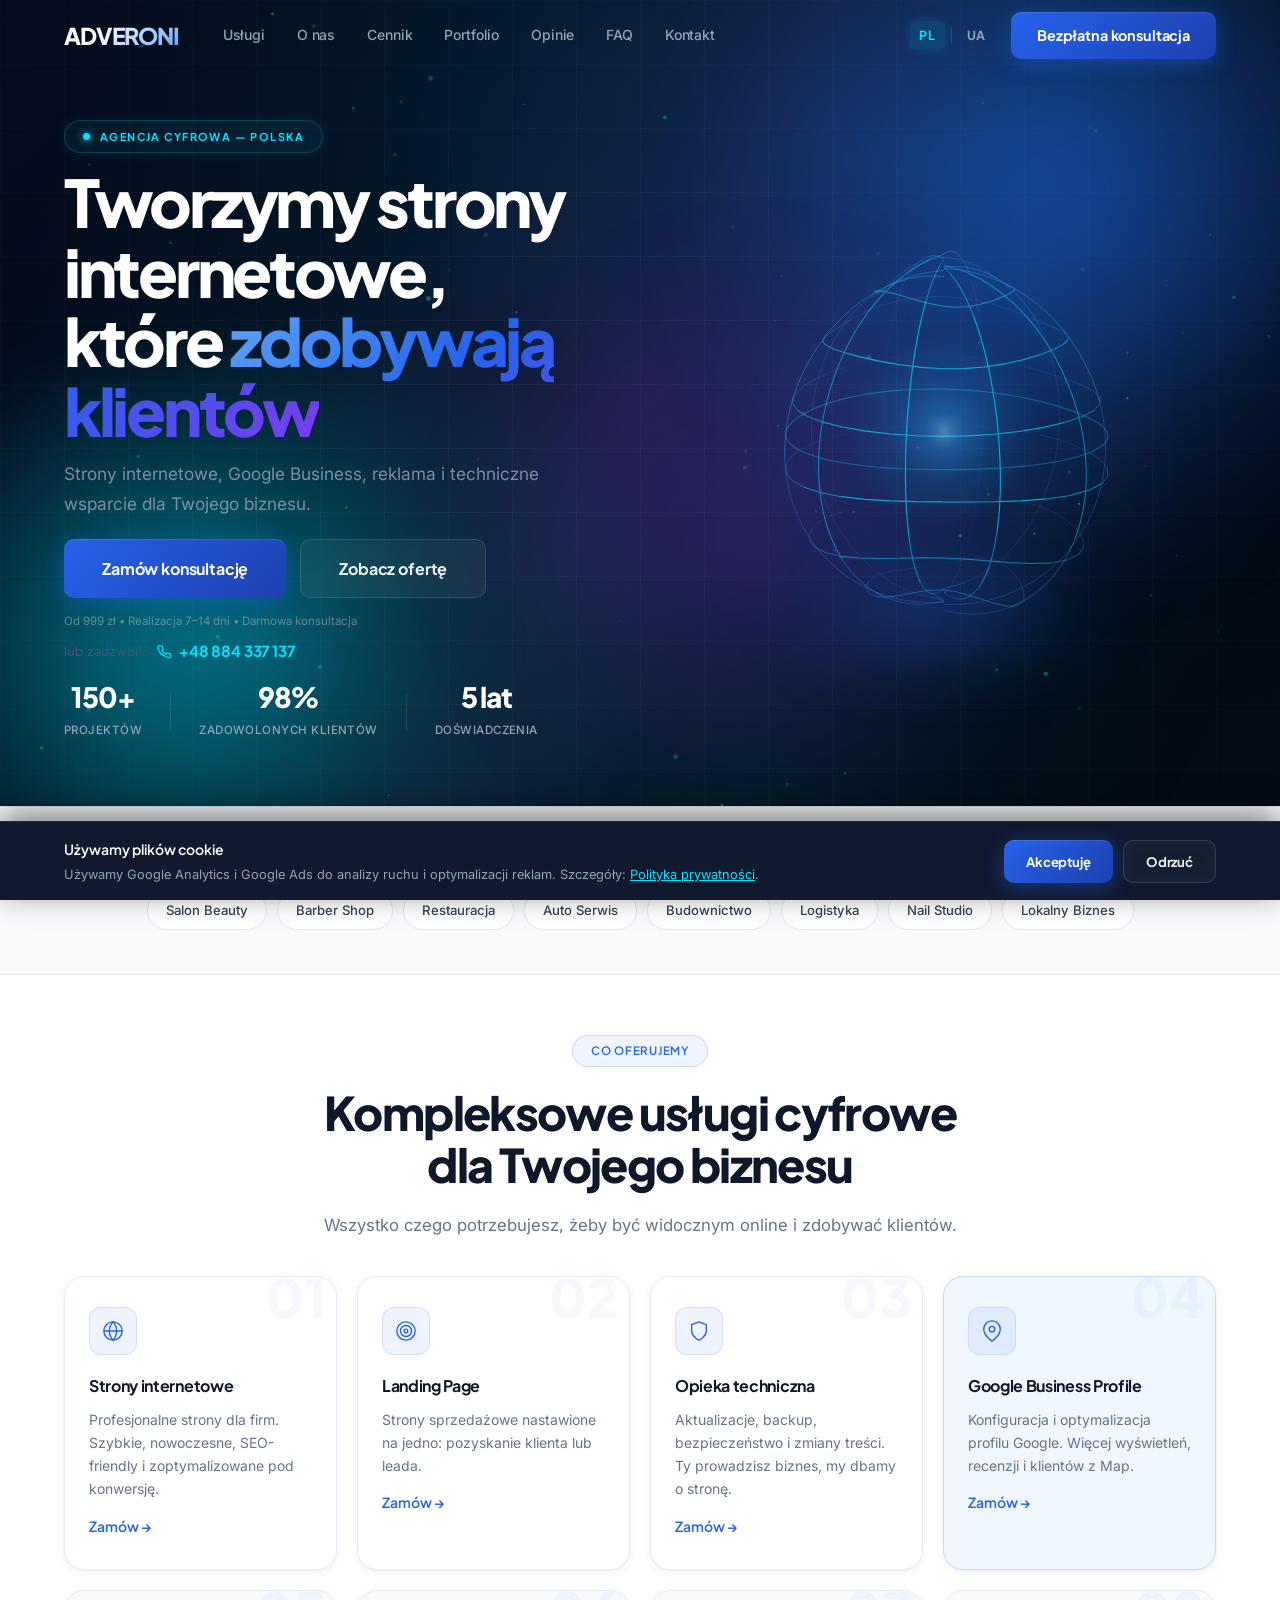
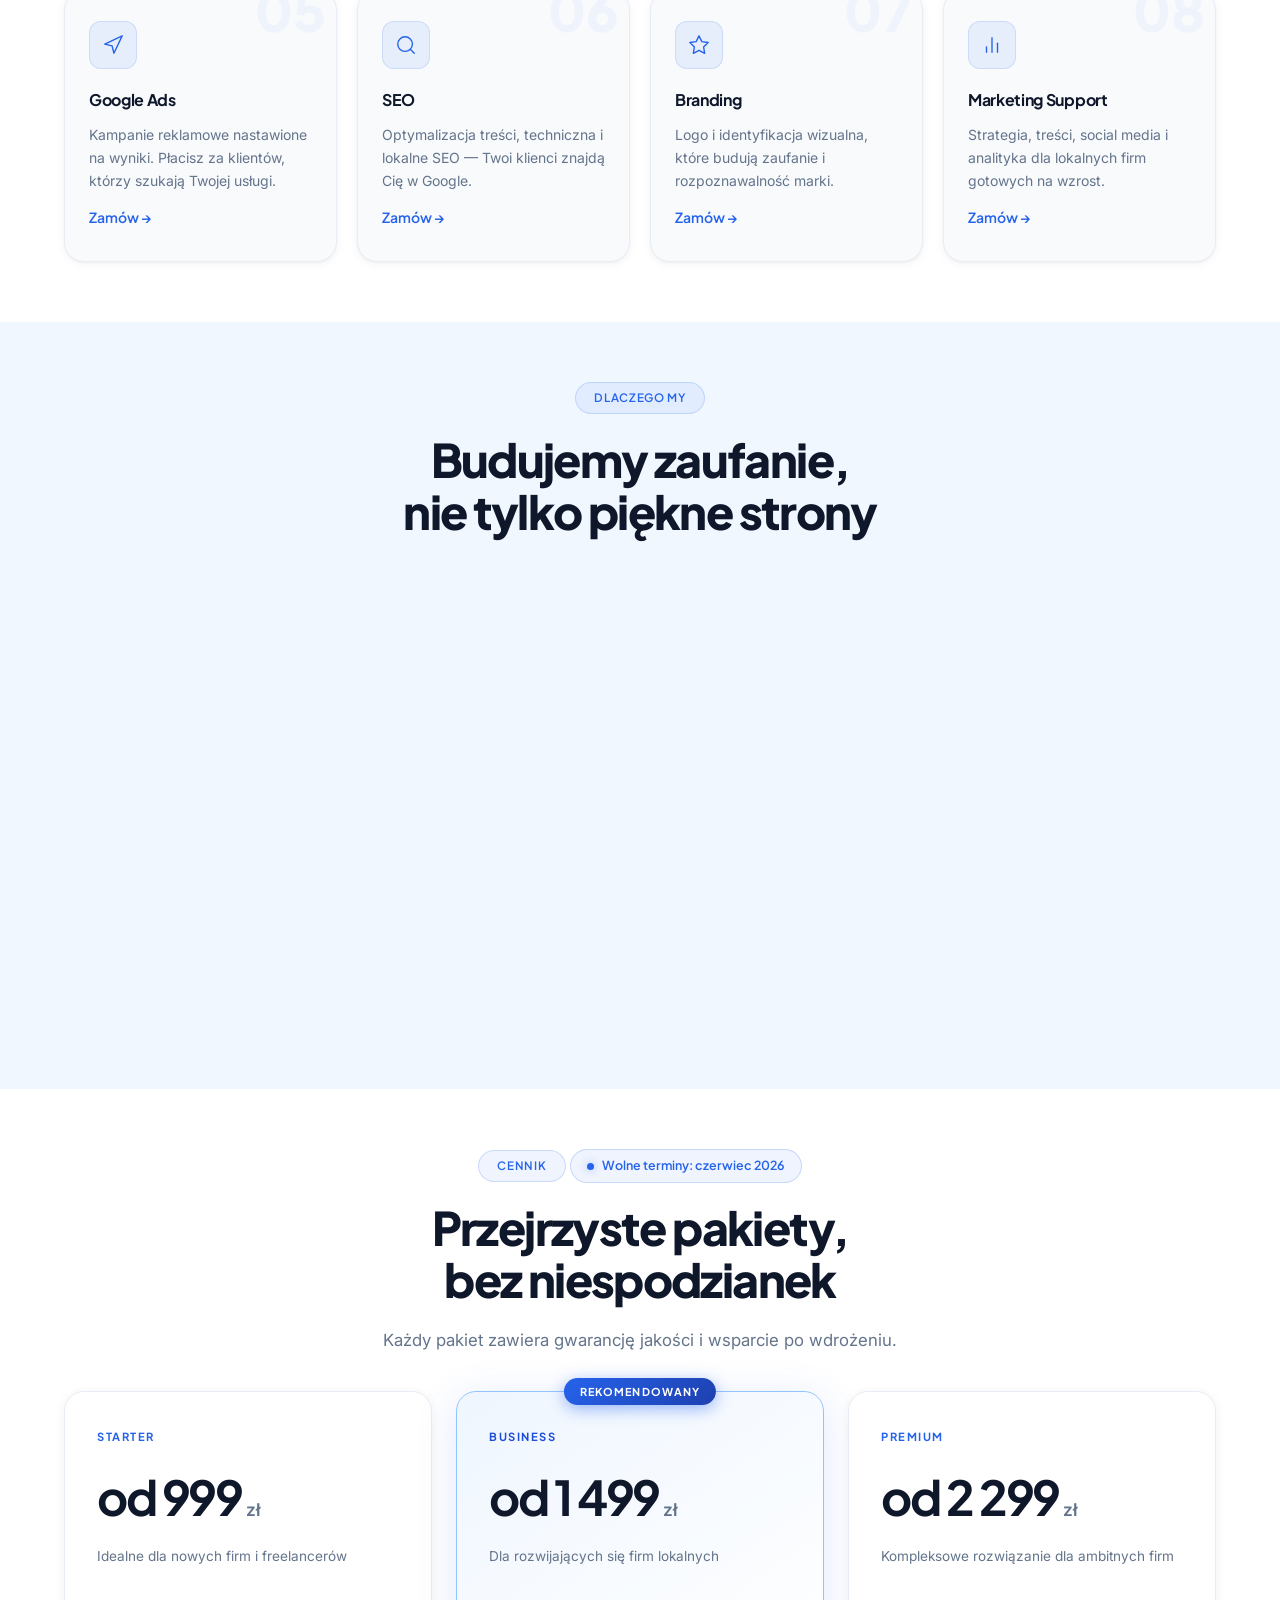
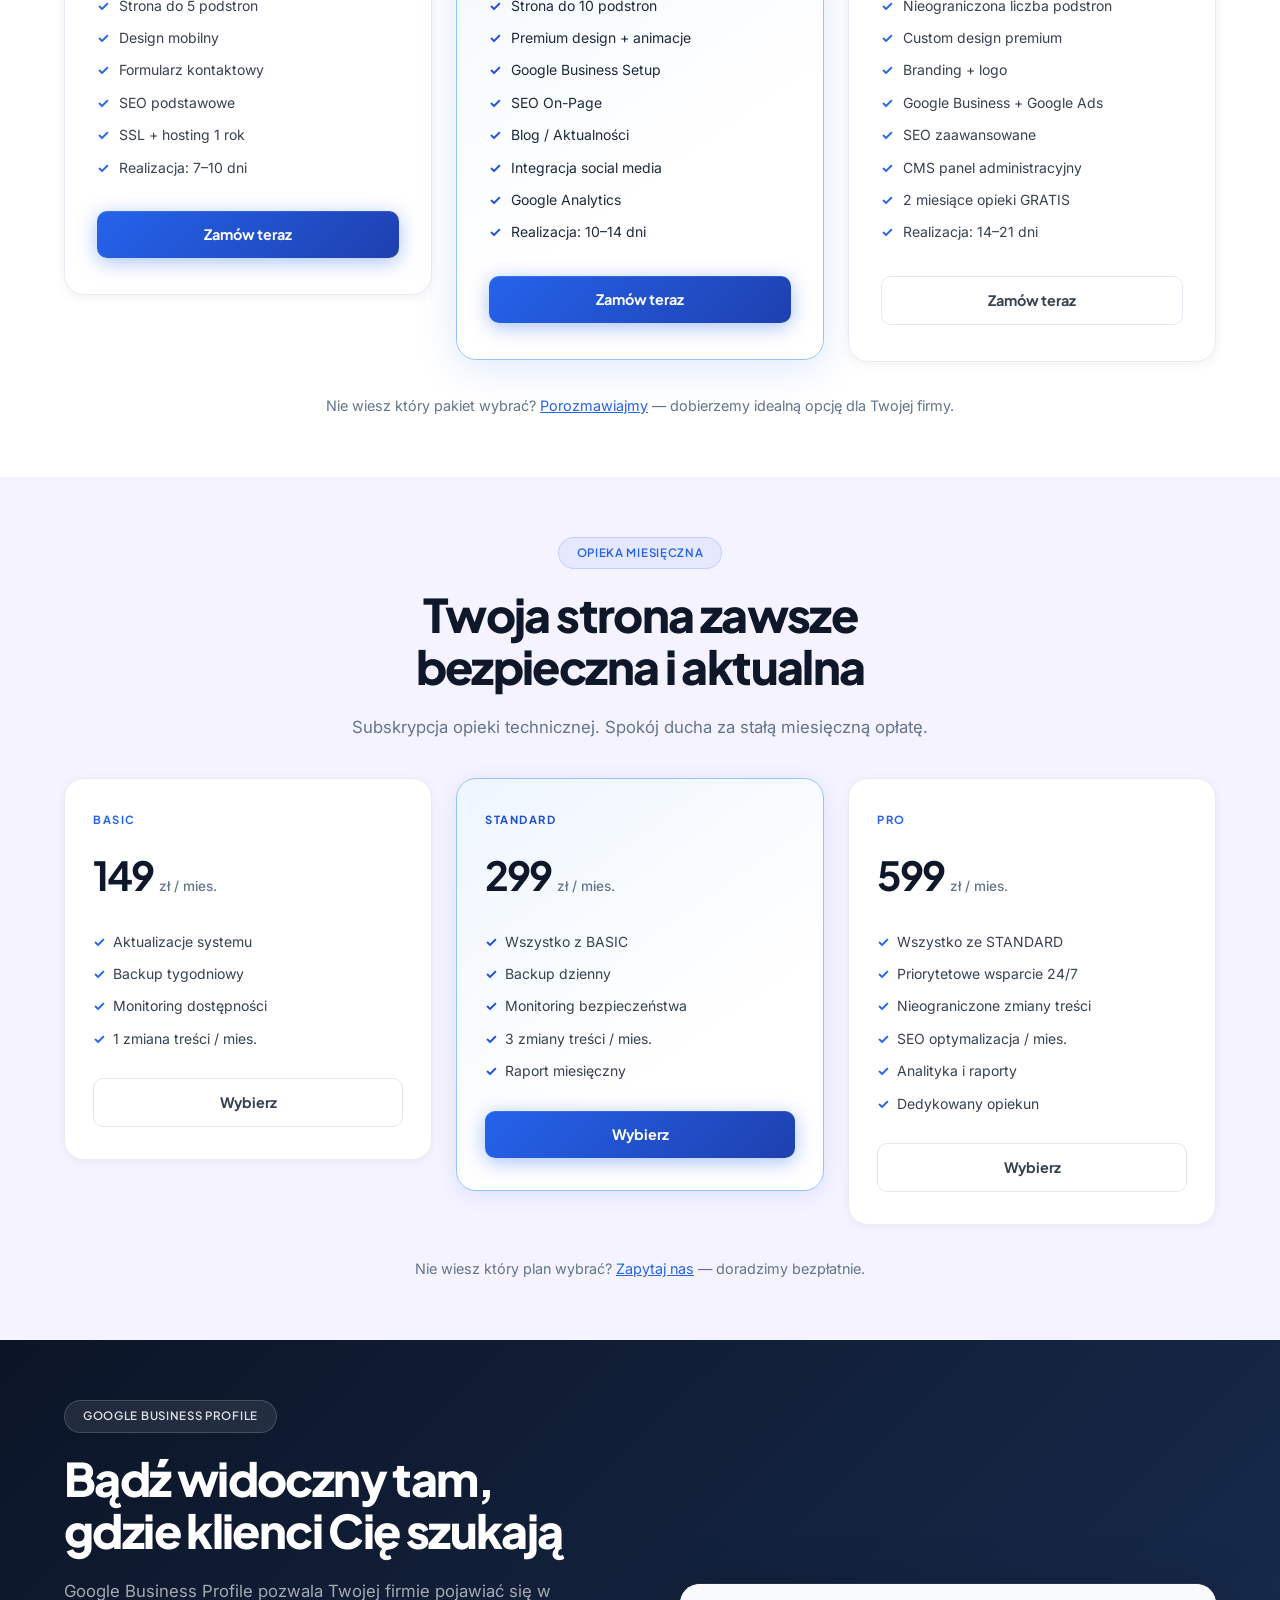
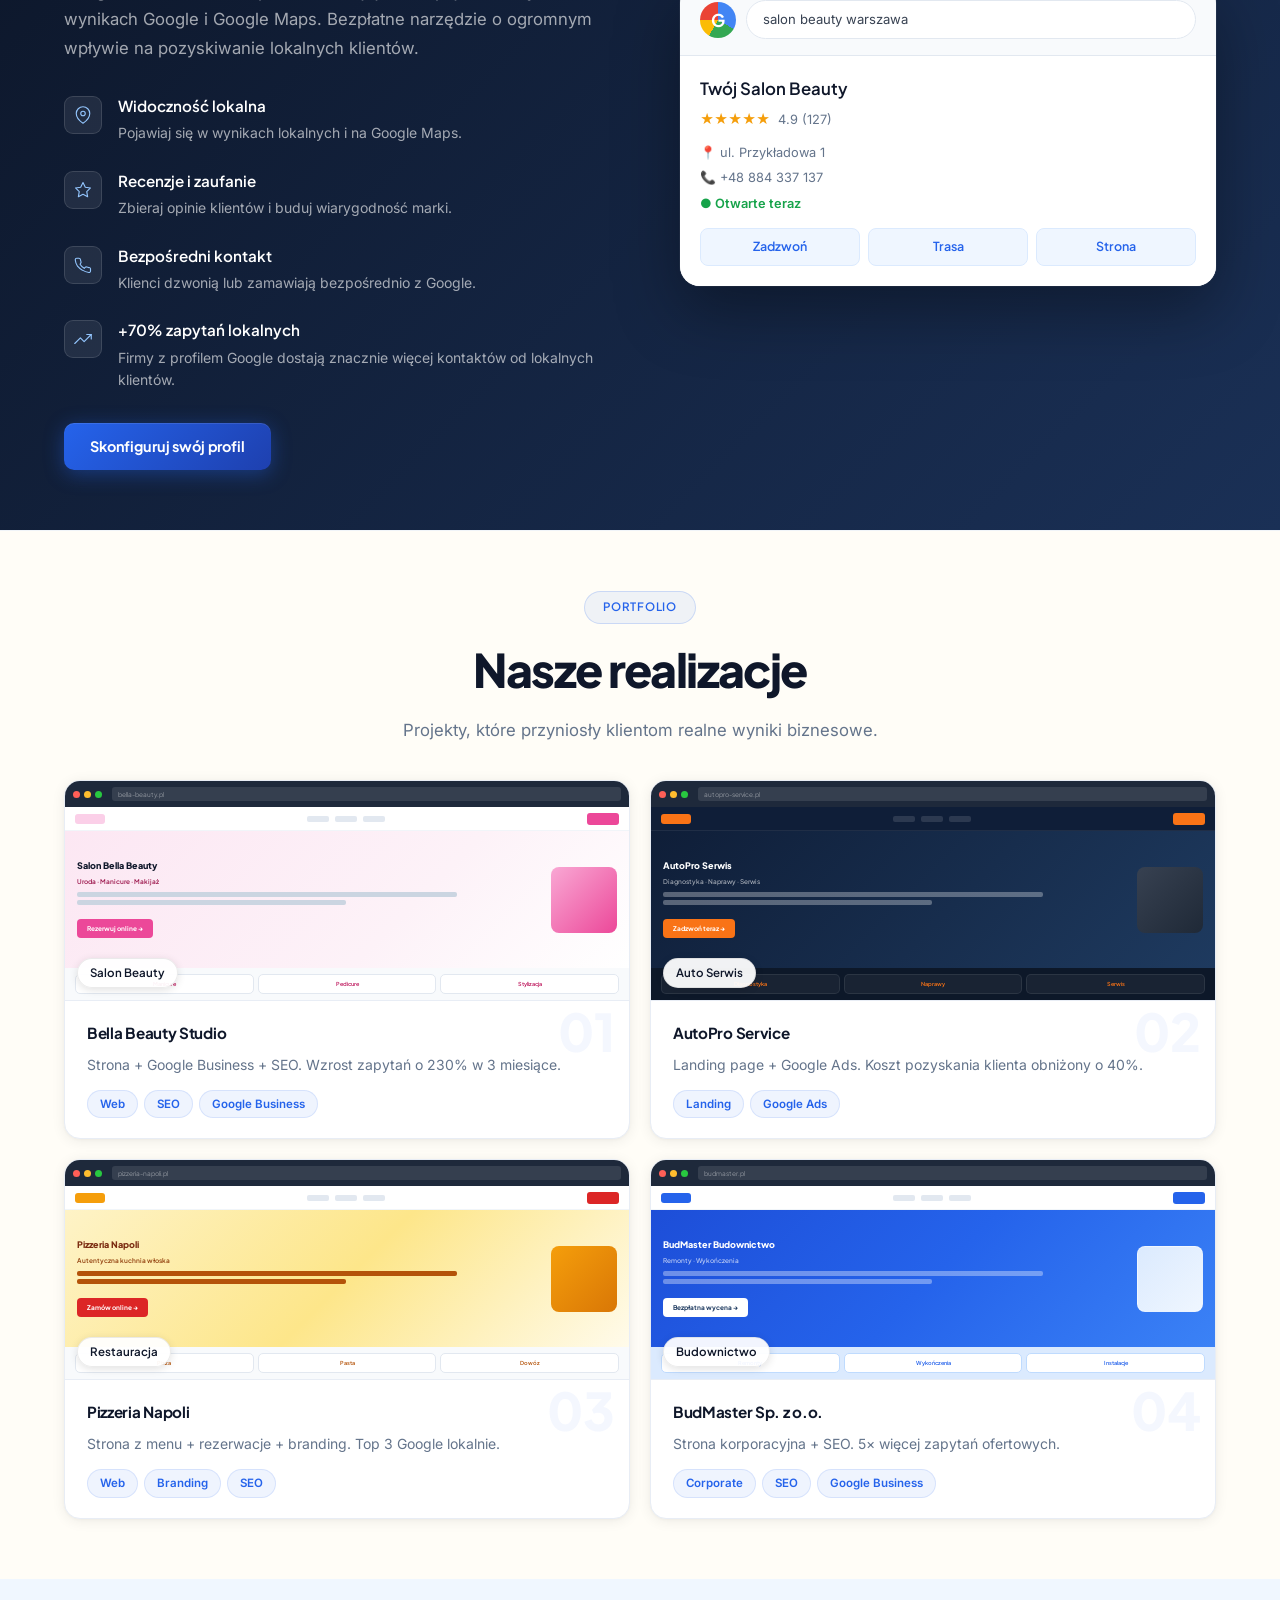
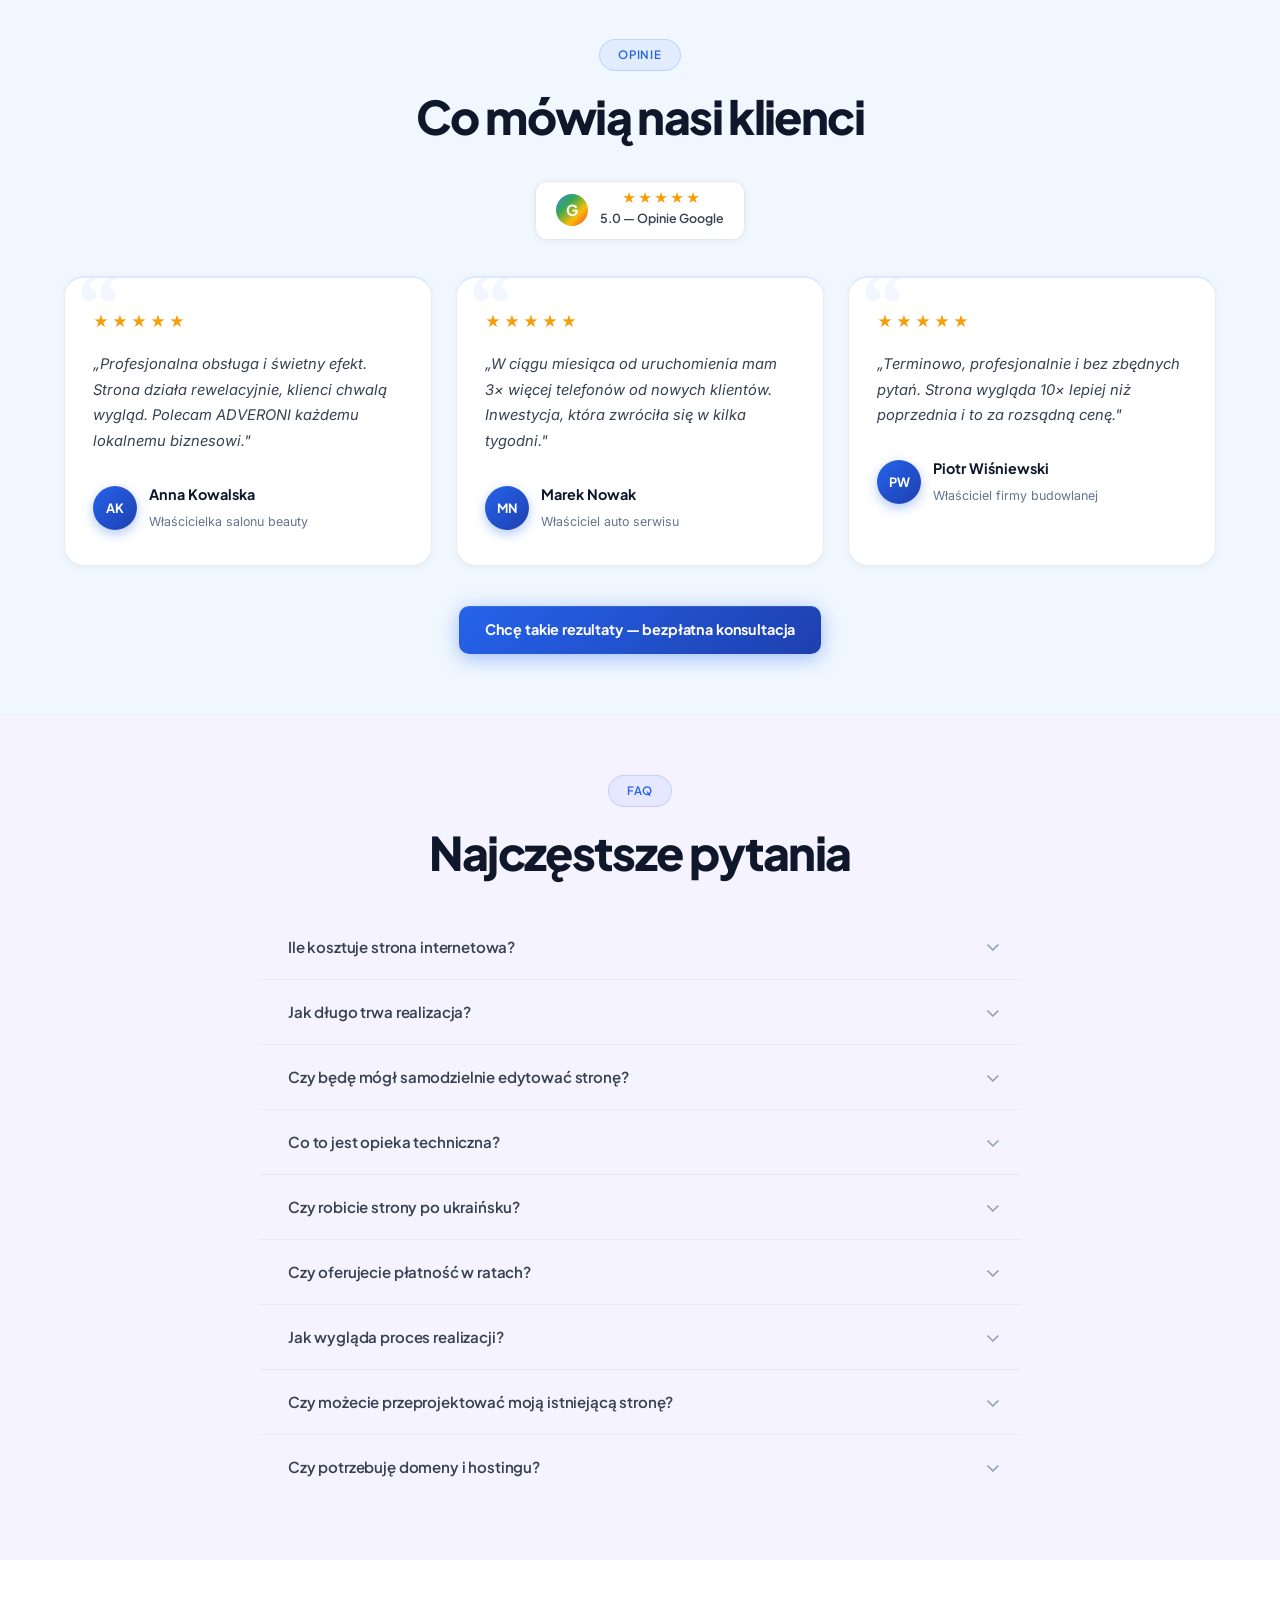
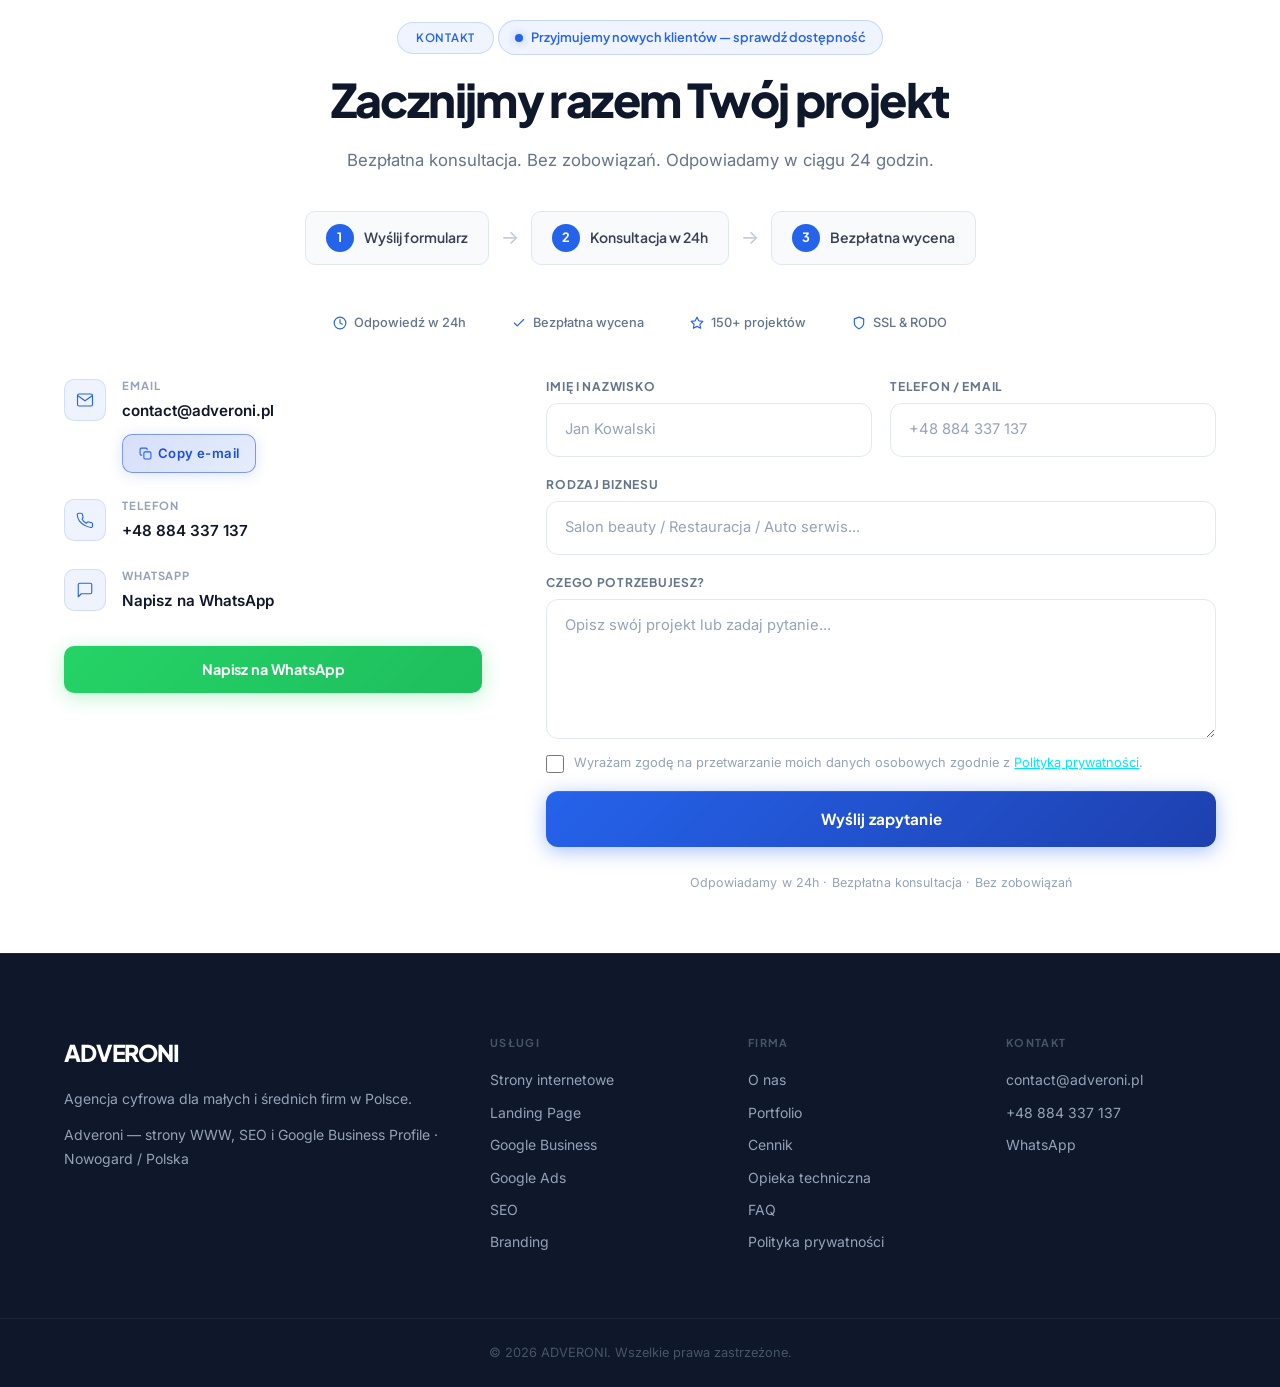
==== commit 909b6f72: "contact@adveroni.pl" ====
--- a/index.html
+++ b/index.html
@@ -56,7 +56,7 @@
   "@type": "MarketingAgency",
   "name": "ADVERONI",
   "url": "https://adveroni.pl",
-  "email": "hello@adveroni.pl",
+  "email": "contact@adveroni.pl",
   "telephone": "+48884337137",
   "description": "Agencja cyfrowa oferująca strony internetowe, Google Business, SEO i Google Ads dla małych i średnich firm w Polsce.",
   "areaServed": { "@type": "Country", "name": "PL" },
@@ -358,7 +358,7 @@
               <li data-pl="SSL + hosting 1 rok"        data-ua="SSL + хостинг 1 рік">SSL + hosting 1 rok</li>
               <li data-pl="Realizacja: 7–10 dni"       data-ua="Реалізація: 7–10 днів">Realizacja: 7–10 dni</li>
             </ul>
-            <a href="#contact" class="btn btn--outline btn--full" data-pl="Zamów teraz" data-ua="Замовити зараз">Zamów teraz</a>
+            <a href="#contact" class="btn btn--primary btn--full" data-pl="Zamów teraz" data-ua="Замовити зараз">Zamów teraz</a>
           </div>
 
           <div class="price-card price-card--feat reveal">
@@ -928,7 +928,7 @@
               <span class="c-item__ico"><svg xmlns="http://www.w3.org/2000/svg" width="18" height="18" fill="none" viewBox="0 0 24 24" stroke="currentColor" stroke-width="1.5" stroke-linecap="round" stroke-linejoin="round"><path d="M4 4h16c1.1 0 2 .9 2 2v12c0 1.1-.9 2-2 2H4c-1.1 0-2-.9-2-2V6c0-1.1.9-2 2-2z"/><polyline points="22,6 12,13 2,6"/></svg></span>
               <div>
                 <span class="c-item__lbl" data-pl="Email" data-ua="Email">Email</span>
-                <a href="mailto:hello@adveroni.pl" class="c-item__val">hello@adveroni.pl</a>
+                <a href="mailto:contact@adveroni.pl" class="c-item__val">contact@adveroni.pl</a>
                 <button class="email-copy-btn" type="button" id="emailCopyBtn"
                         data-pl="Copy e-mail" data-ua="Copy e-mail">Copy e-mail</button>
               </div>
@@ -1002,9 +1002,9 @@
               ✓ Wiadomość wysłana! Odezwiemy się wkrótce.
             </p>
             <p class="form-error" id="formError" hidden
-               data-pl="✗ Błąd wysyłki. Spróbuj ponownie lub napisz na hello@adveroni.pl"
-               data-ua="✗ Помилка надсилання. Спробуй знову або напиши на hello@adveroni.pl">
-              ✗ Błąd wysyłki. Spróbuj ponownie lub napisz na hello@adveroni.pl
+               data-pl="✗ Błąd wysyłki. Spróbuj ponownie lub napisz na contact@adveroni.pl"
+               data-ua="✗ Помилка надсилання. Спробуй знову або напиши на contact@adveroni.pl">
+              ✗ Błąd wysyłki. Spróbuj ponownie lub napisz na contact@adveroni.pl
             </p>
           </form>
         </div>
@@ -1041,7 +1041,7 @@
       </div>
       <div class="footer__col">
         <h4 data-pl="Kontakt" data-ua="Контакт">Kontakt</h4>
-        <a href="mailto:hello@adveroni.pl">hello@adveroni.pl</a>
+        <a href="mailto:contact@adveroni.pl">contact@adveroni.pl</a>
         <a href="tel:+48884337137">+48 884 337 137</a>
         <a href="https://wa.me/48884337137" target="_blank" rel="noopener noreferrer">WhatsApp</a>
       </div>
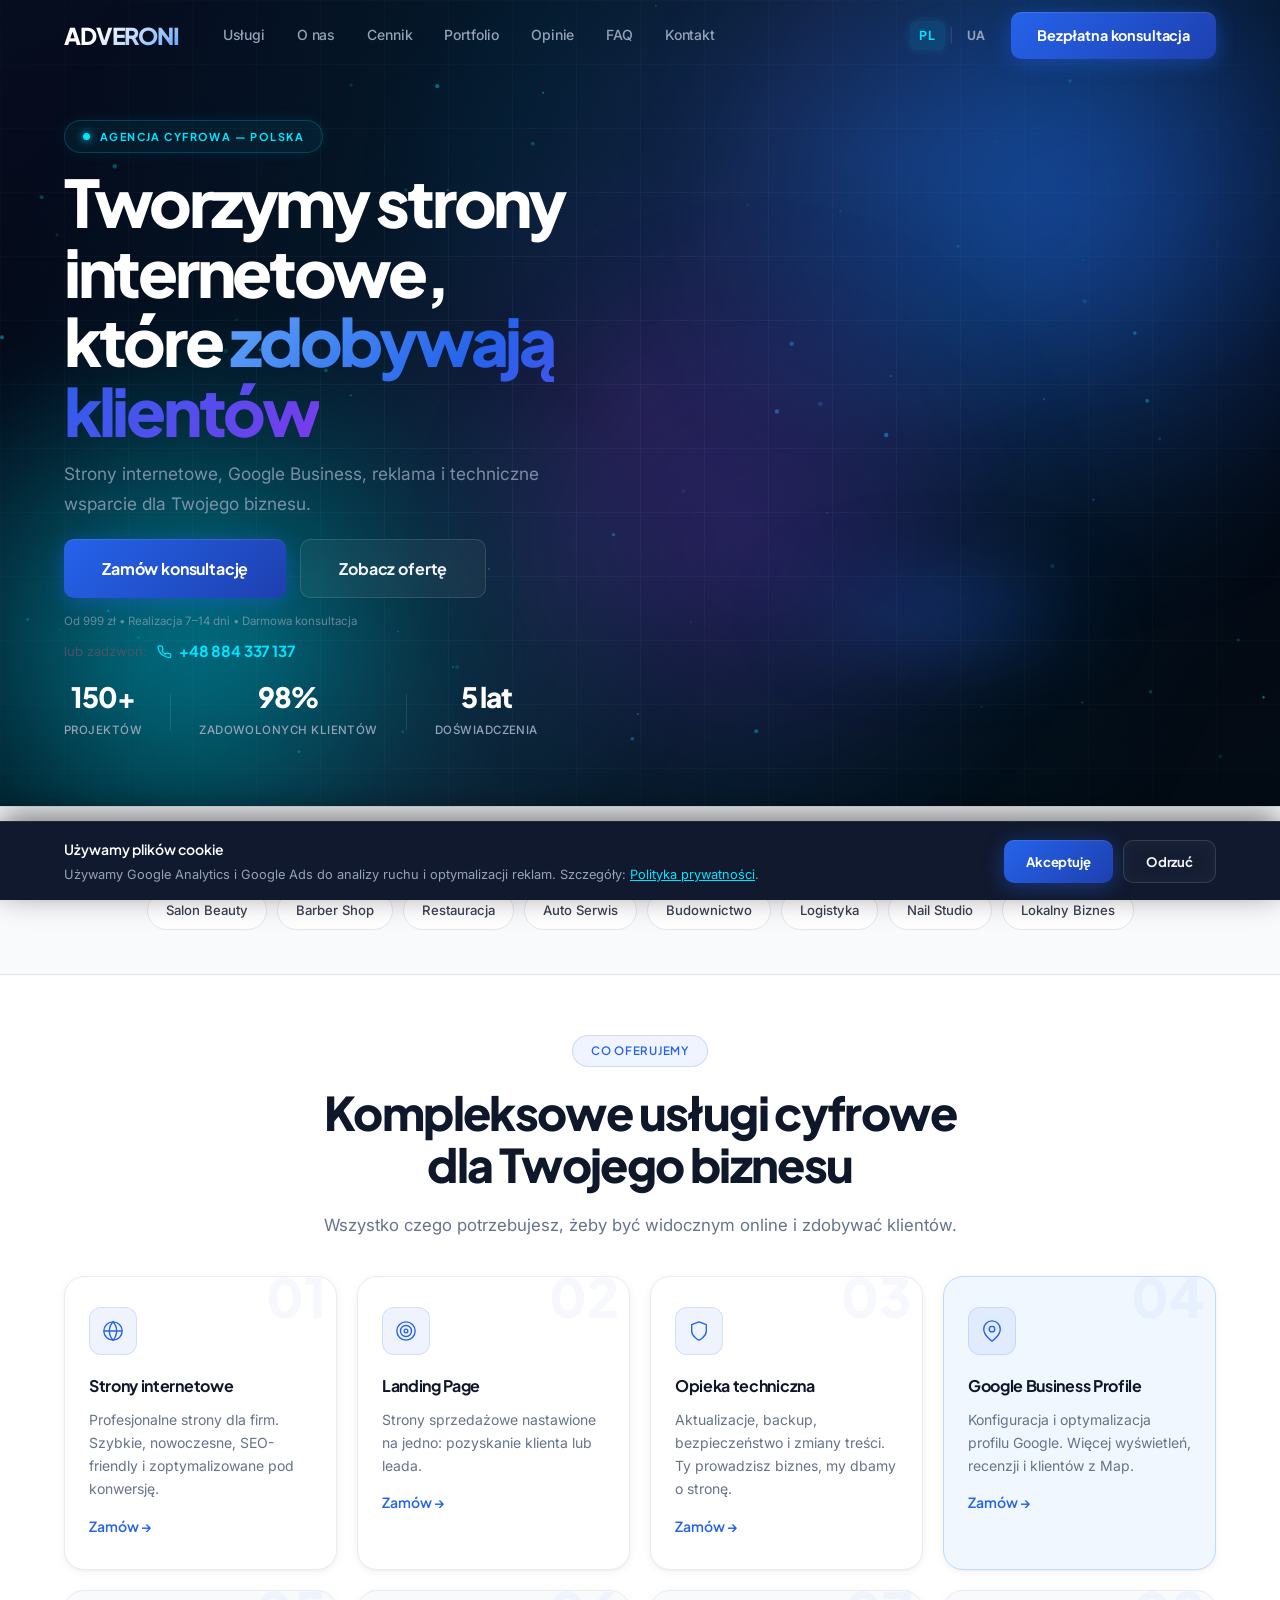
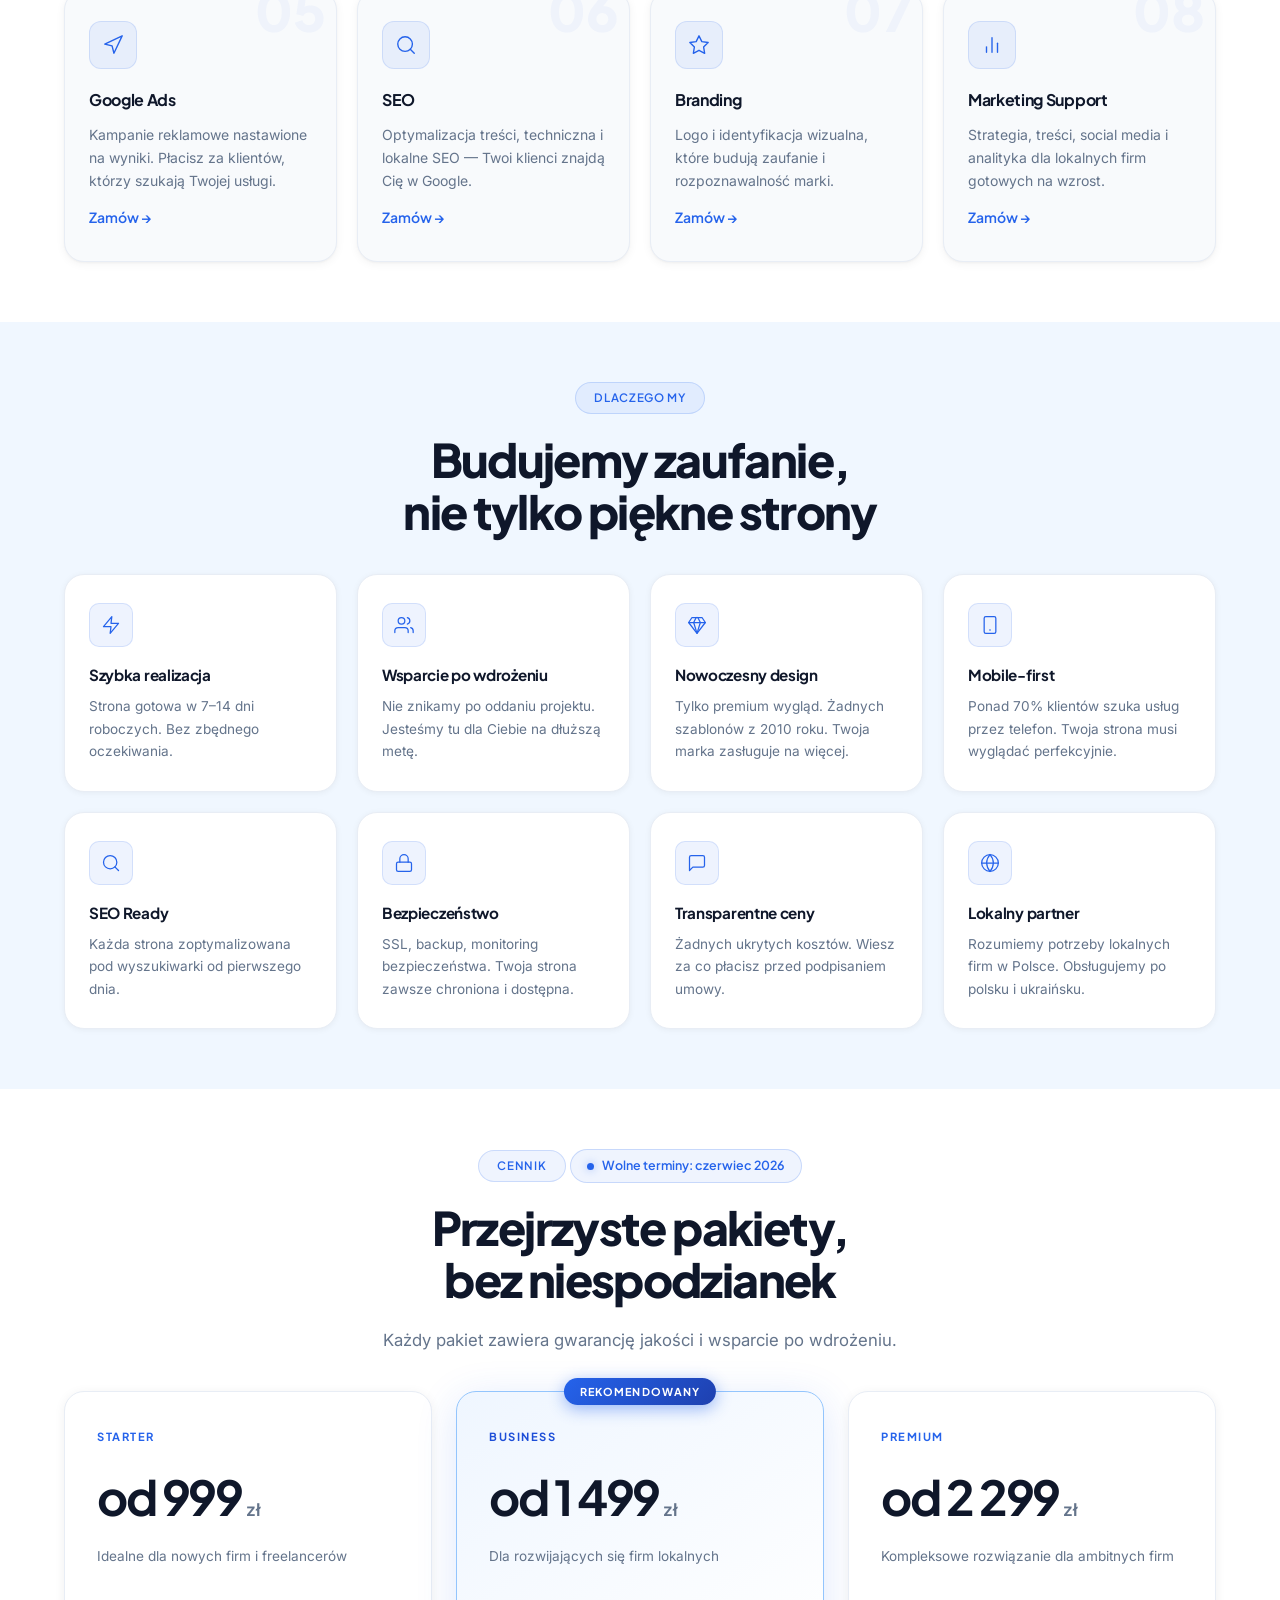
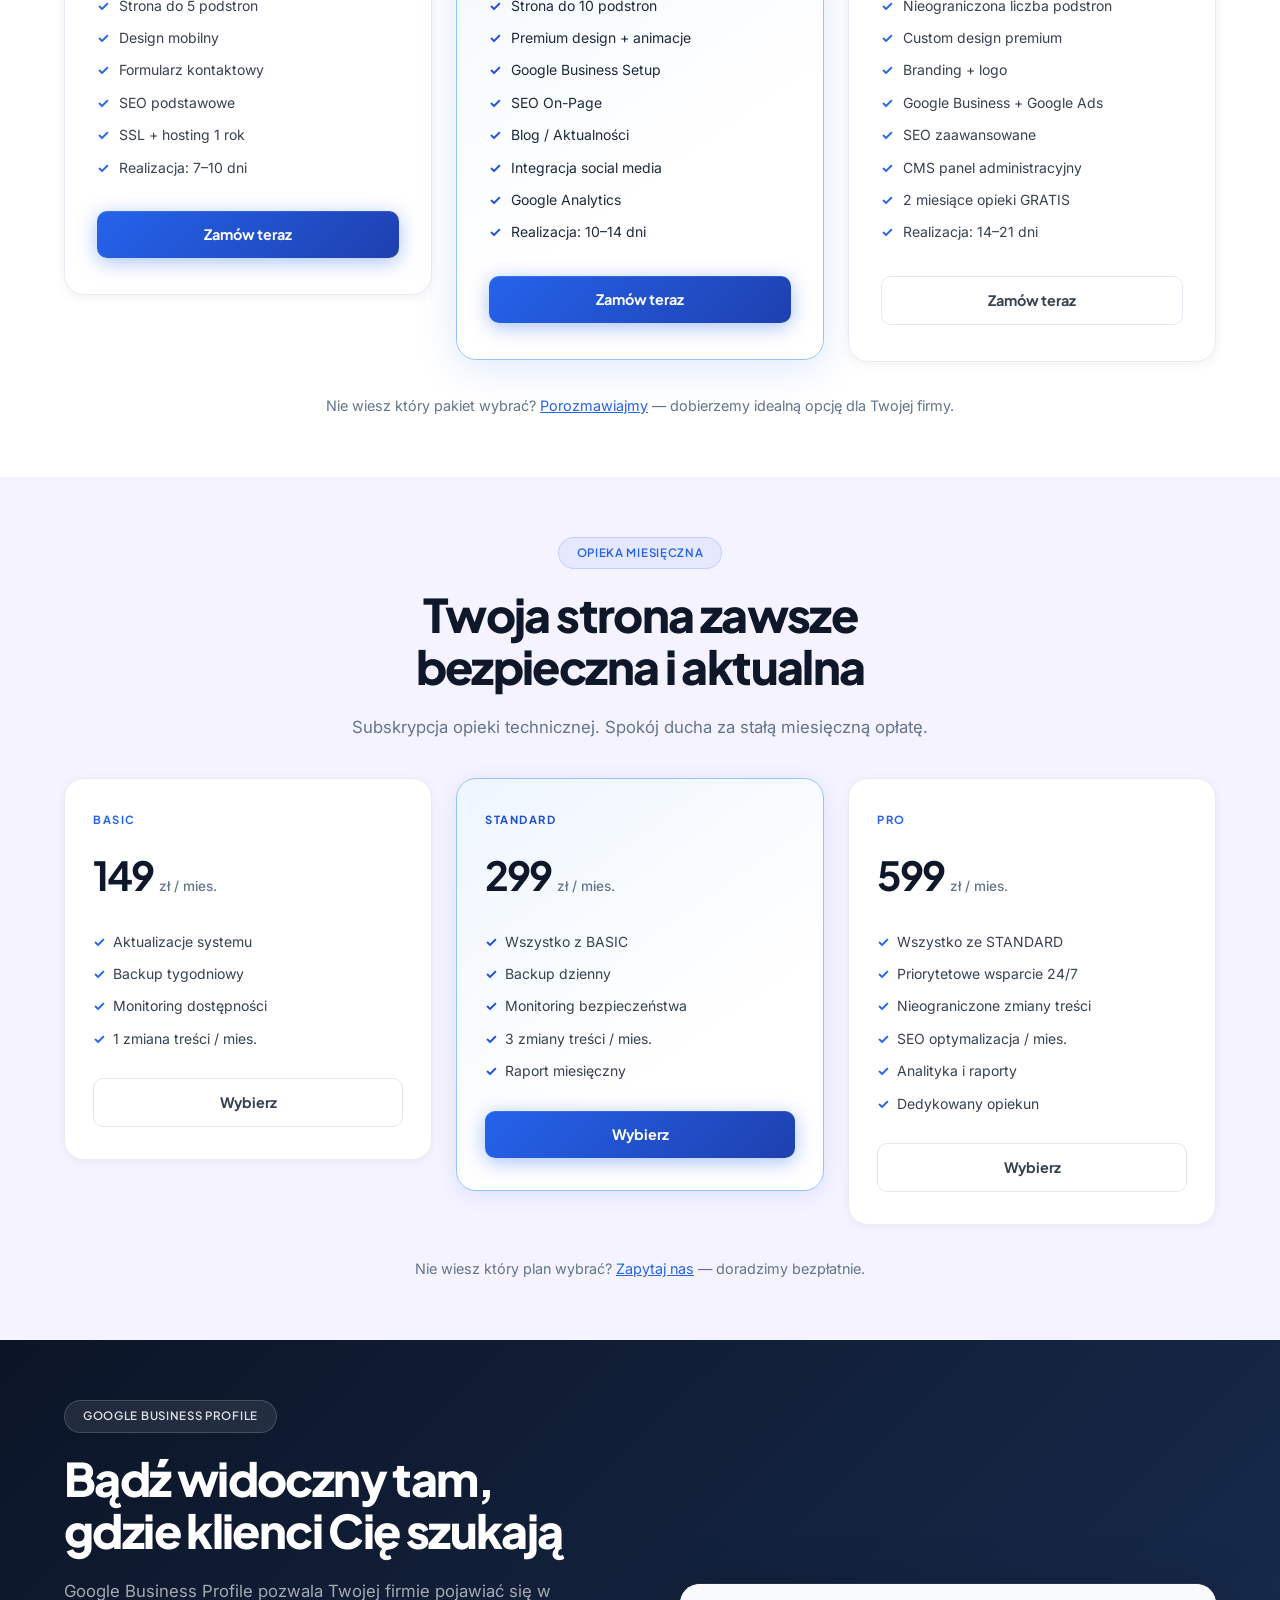
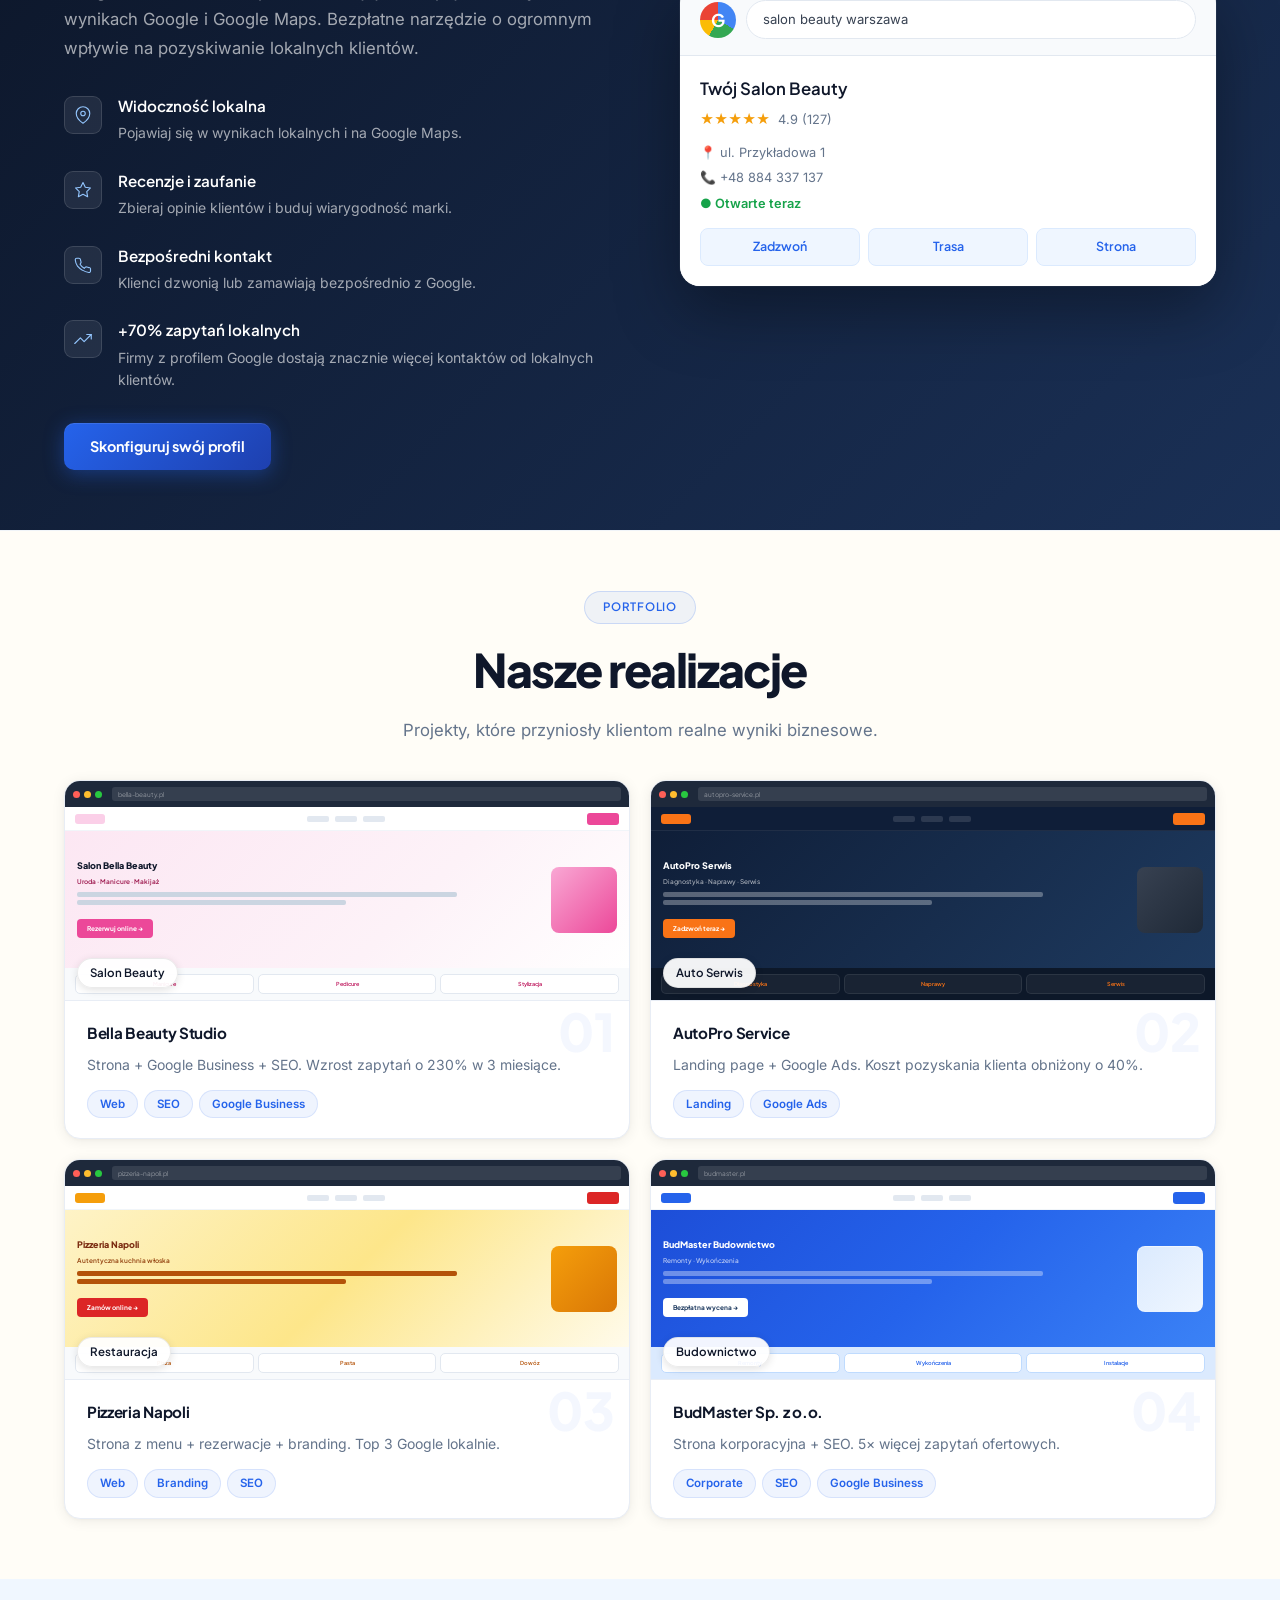
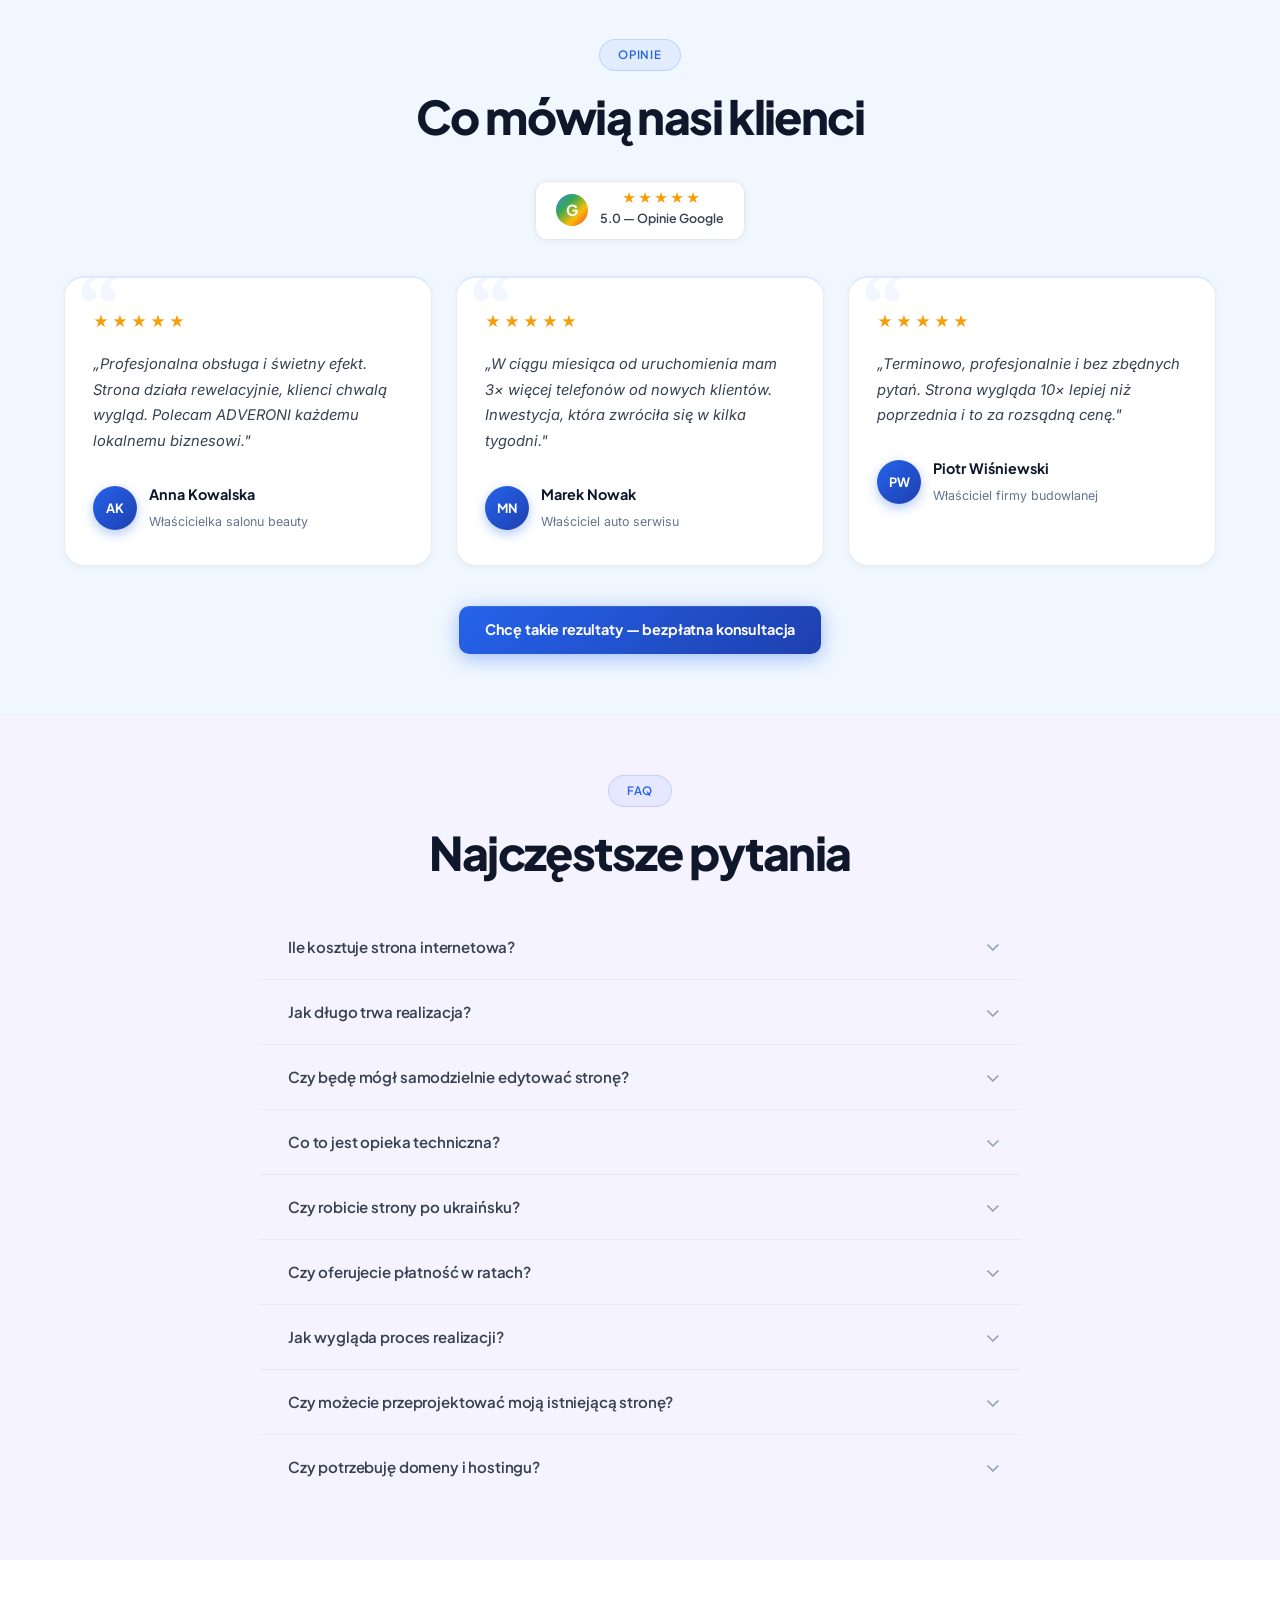
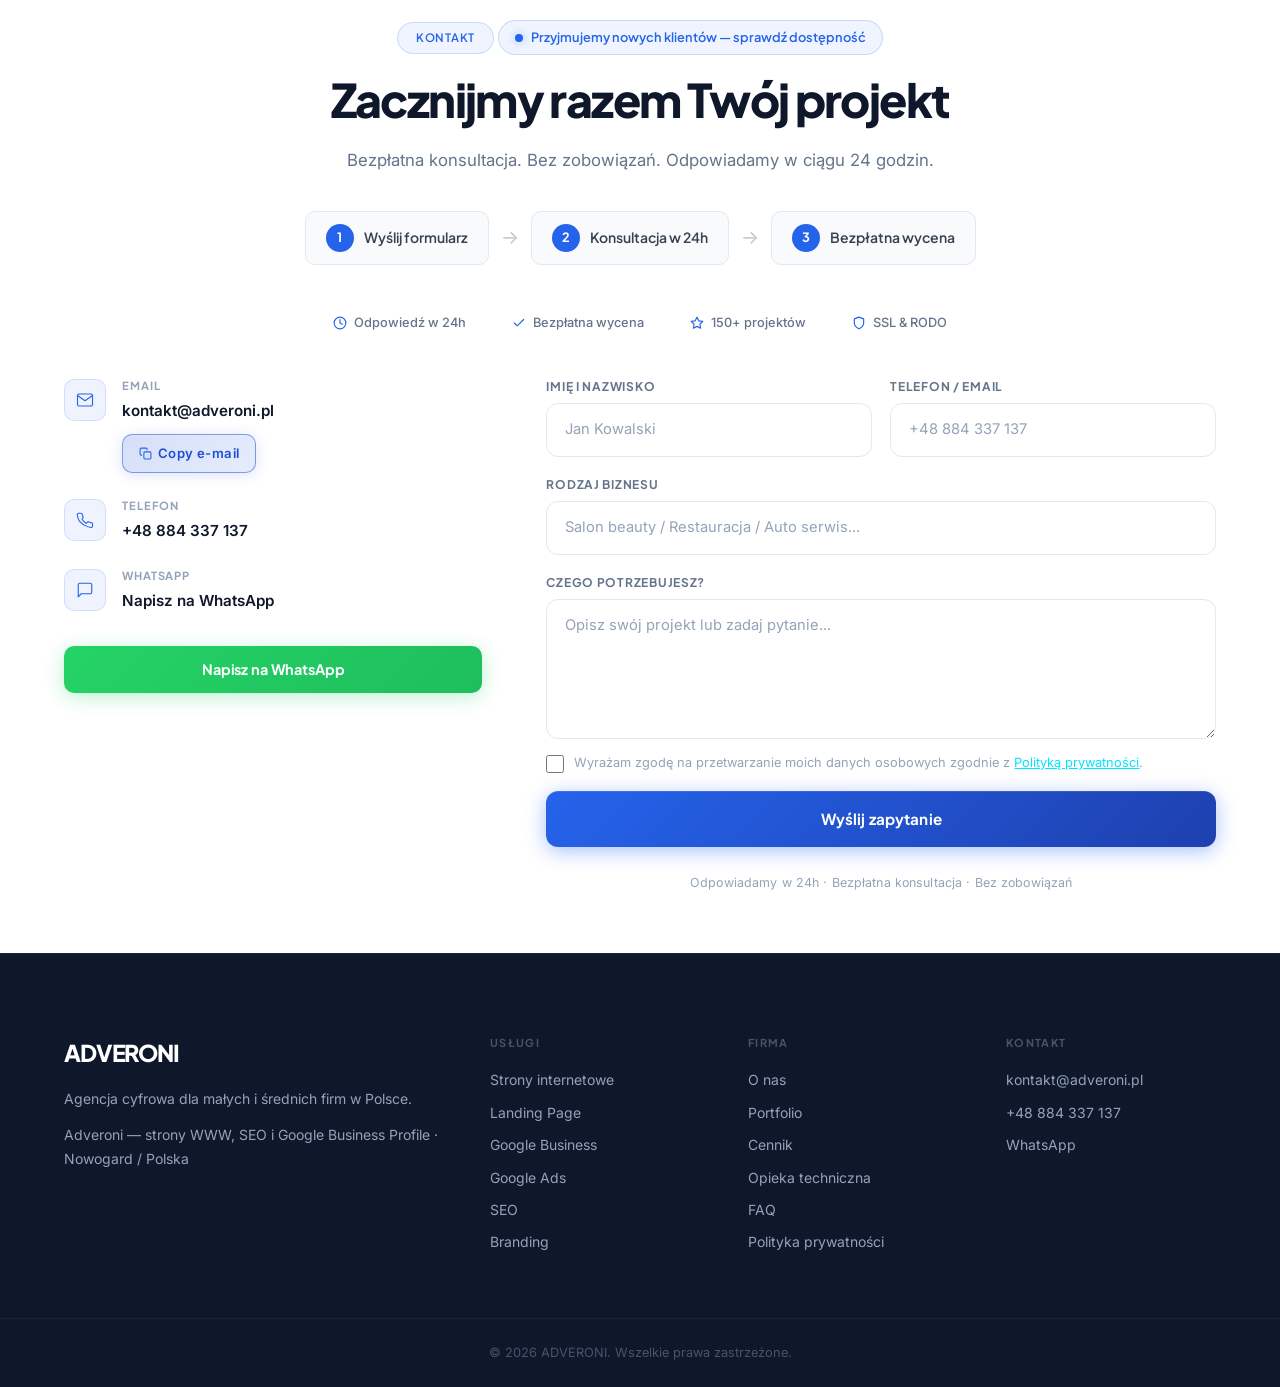
==== commit dd591e3a: "contact@adveroni.pl and blue button" ====
--- a/index.html
+++ b/index.html
@@ -56,7 +56,7 @@
   "@type": "MarketingAgency",
   "name": "ADVERONI",
   "url": "https://adveroni.pl",
-  "email": "contact@adveroni.pl",
+  "email": "kontakt@adveroni.pl",
   "telephone": "+48884337137",
   "description": "Agencja cyfrowa oferująca strony internetowe, Google Business, SEO i Google Ads dla małych i średnich firm w Polsce.",
   "areaServed": { "@type": "Country", "name": "PL" },
@@ -928,7 +928,7 @@
               <span class="c-item__ico"><svg xmlns="http://www.w3.org/2000/svg" width="18" height="18" fill="none" viewBox="0 0 24 24" stroke="currentColor" stroke-width="1.5" stroke-linecap="round" stroke-linejoin="round"><path d="M4 4h16c1.1 0 2 .9 2 2v12c0 1.1-.9 2-2 2H4c-1.1 0-2-.9-2-2V6c0-1.1.9-2 2-2z"/><polyline points="22,6 12,13 2,6"/></svg></span>
               <div>
                 <span class="c-item__lbl" data-pl="Email" data-ua="Email">Email</span>
-                <a href="mailto:contact@adveroni.pl" class="c-item__val">contact@adveroni.pl</a>
+                <a href="mailto:kontakt@adveroni.pl" class="c-item__val">kontakt@adveroni.pl</a>
                 <button class="email-copy-btn" type="button" id="emailCopyBtn"
                         data-pl="Copy e-mail" data-ua="Copy e-mail">Copy e-mail</button>
               </div>
@@ -1002,9 +1002,9 @@
               ✓ Wiadomość wysłana! Odezwiemy się wkrótce.
             </p>
             <p class="form-error" id="formError" hidden
-               data-pl="✗ Błąd wysyłki. Spróbuj ponownie lub napisz na contact@adveroni.pl"
-               data-ua="✗ Помилка надсилання. Спробуй знову або напиши на contact@adveroni.pl">
-              ✗ Błąd wysyłki. Spróbuj ponownie lub napisz na contact@adveroni.pl
+               data-pl="✗ Błąd wysyłki. Spróbuj ponownie lub napisz na kontakt@adveroni.pl"
+               data-ua="✗ Помилка надсилання. Спробуй знову або напиши на kontakt@adveroni.pl">
+              ✗ Błąd wysyłki. Spróbuj ponownie lub napisz na kontakt@adveroni.pl
             </p>
           </form>
         </div>
@@ -1041,7 +1041,7 @@
       </div>
       <div class="footer__col">
         <h4 data-pl="Kontakt" data-ua="Контакт">Kontakt</h4>
-        <a href="mailto:contact@adveroni.pl">contact@adveroni.pl</a>
+        <a href="mailto:kontakt@adveroni.pl">kontakt@adveroni.pl</a>
         <a href="tel:+48884337137">+48 884 337 137</a>
         <a href="https://wa.me/48884337137" target="_blank" rel="noopener noreferrer">WhatsApp</a>
       </div>
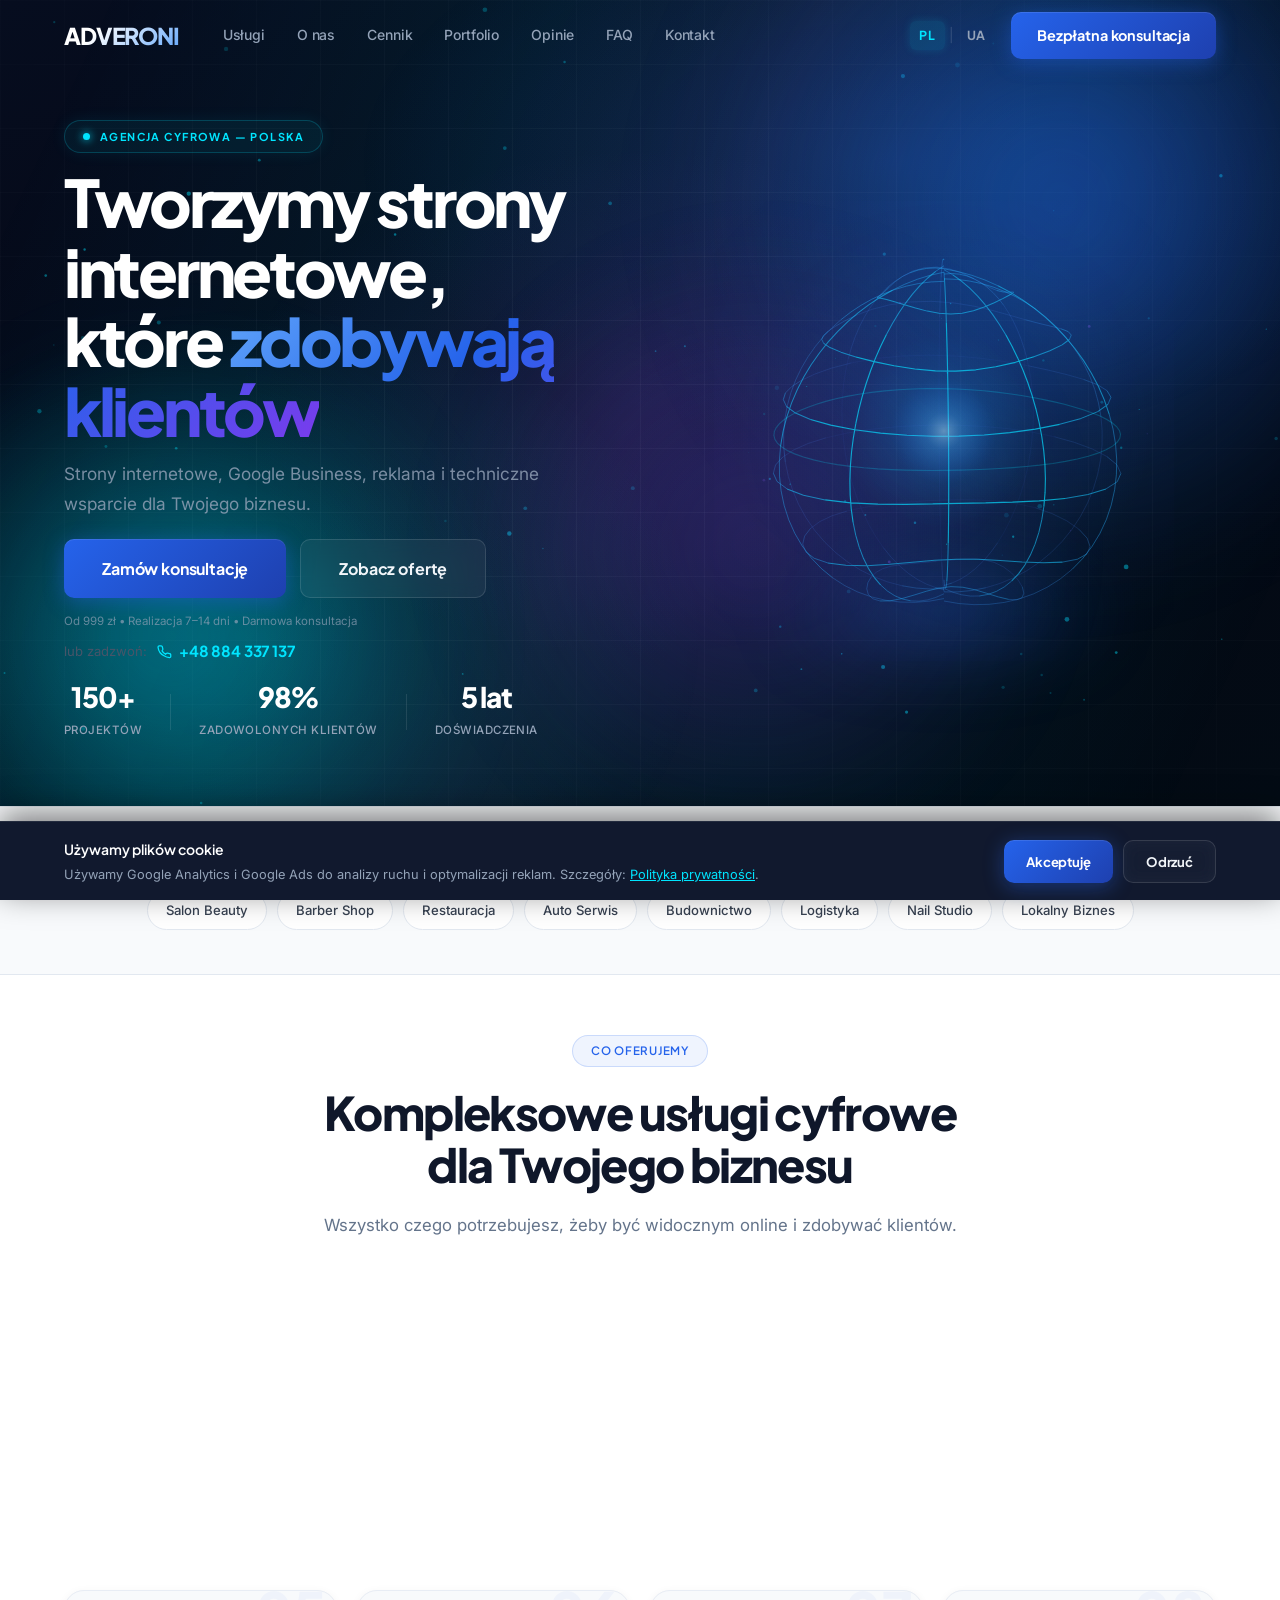
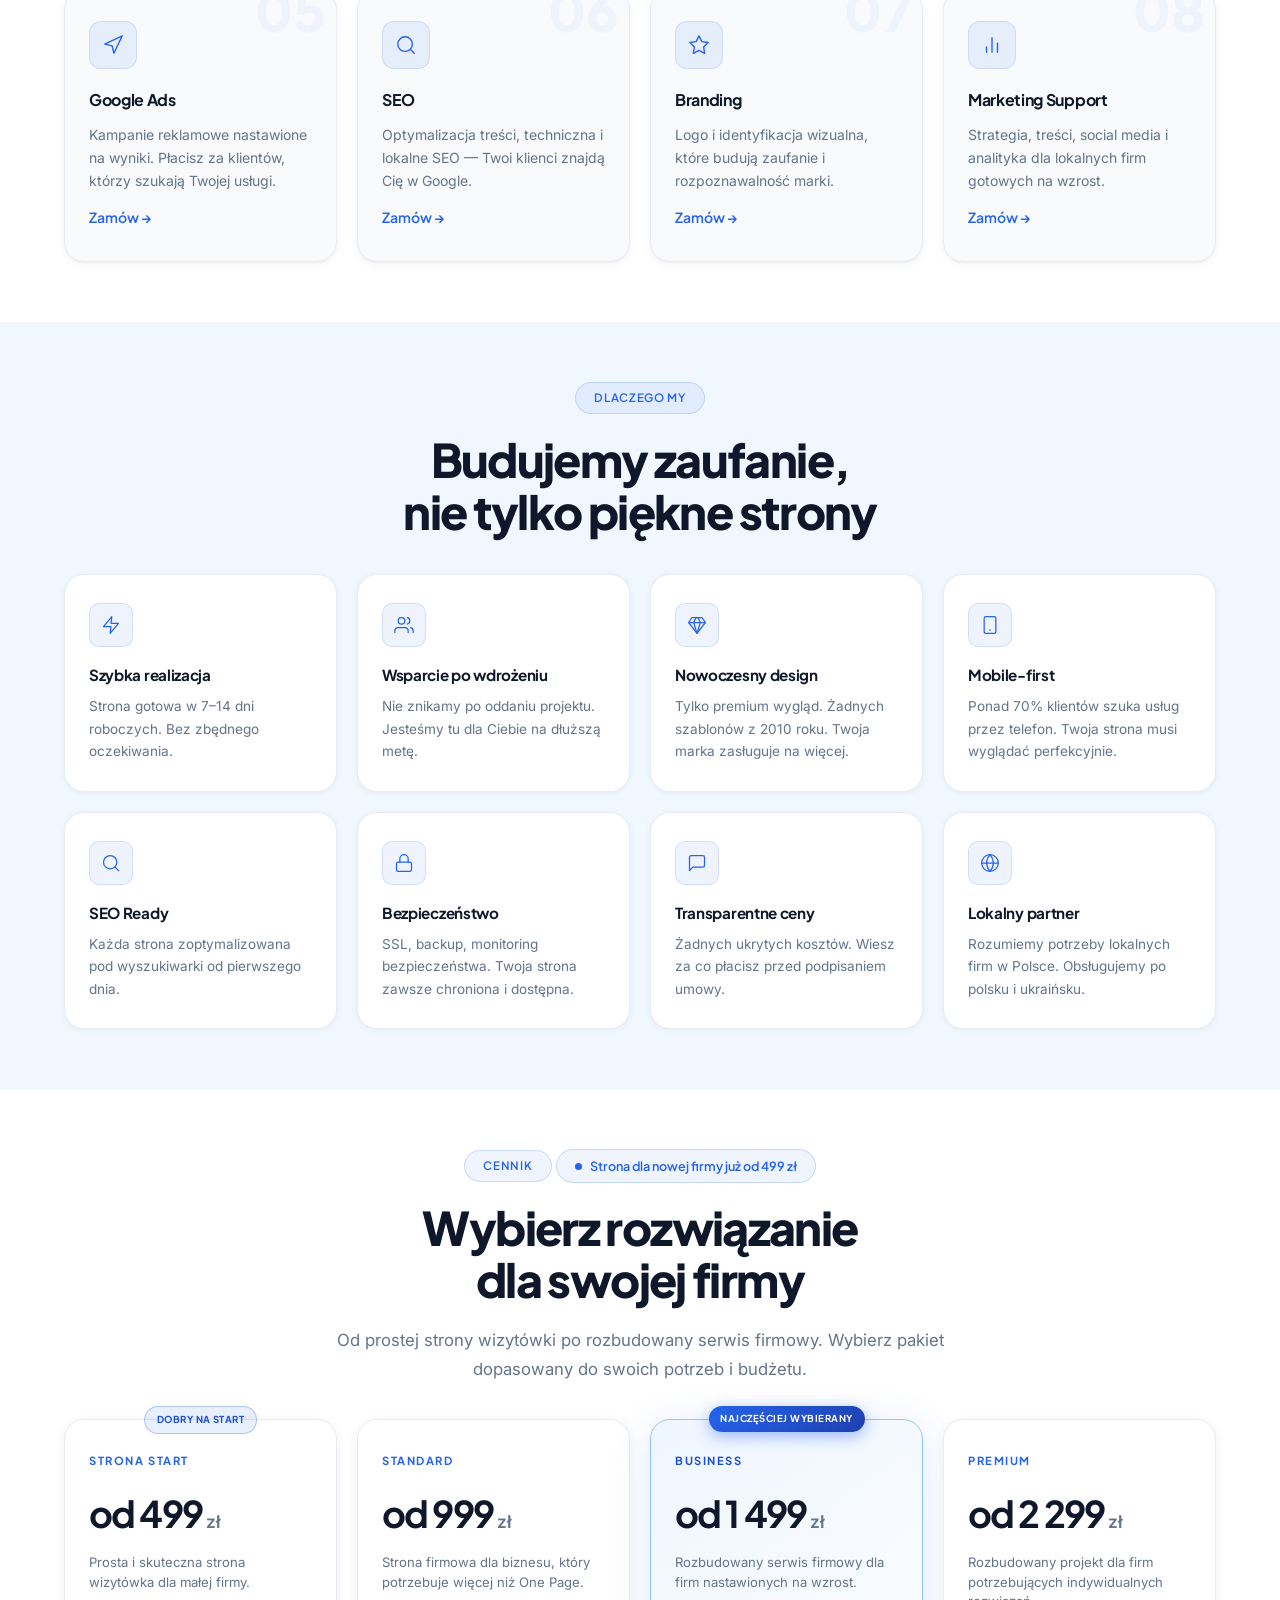
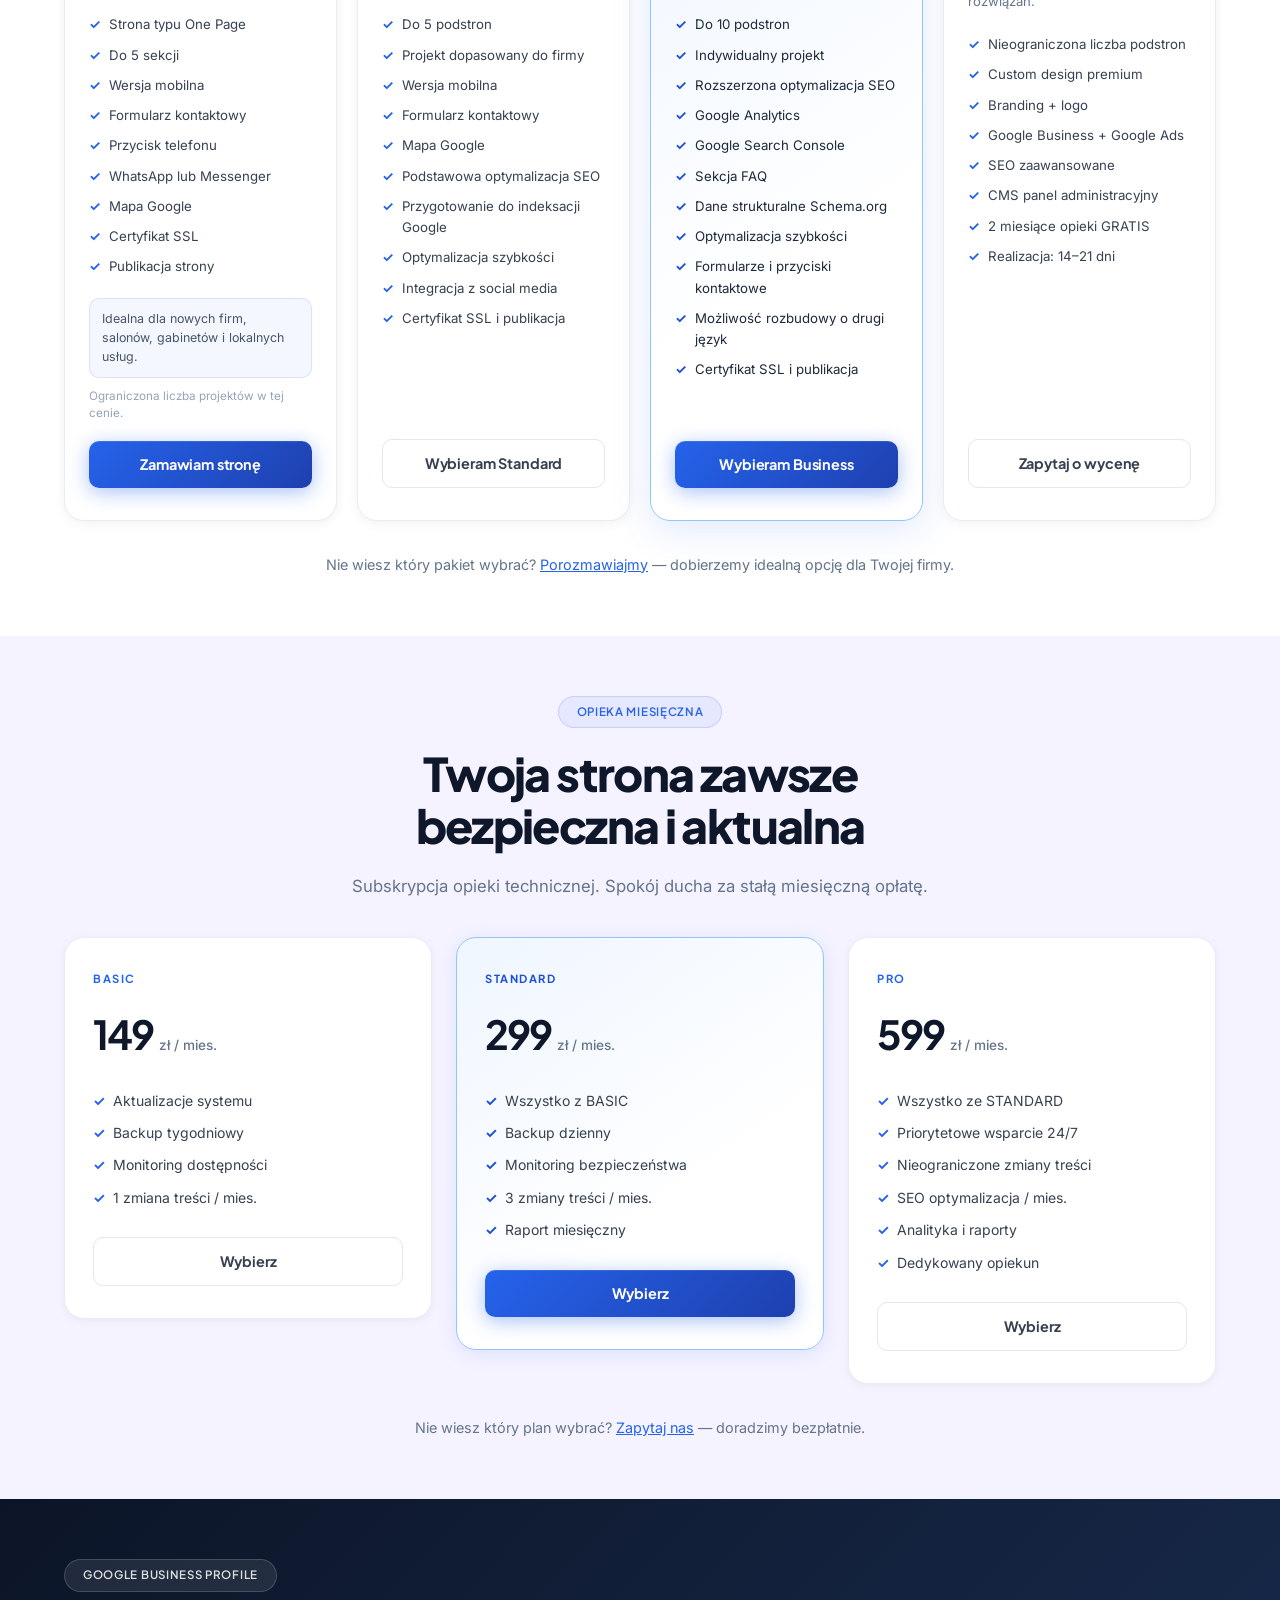
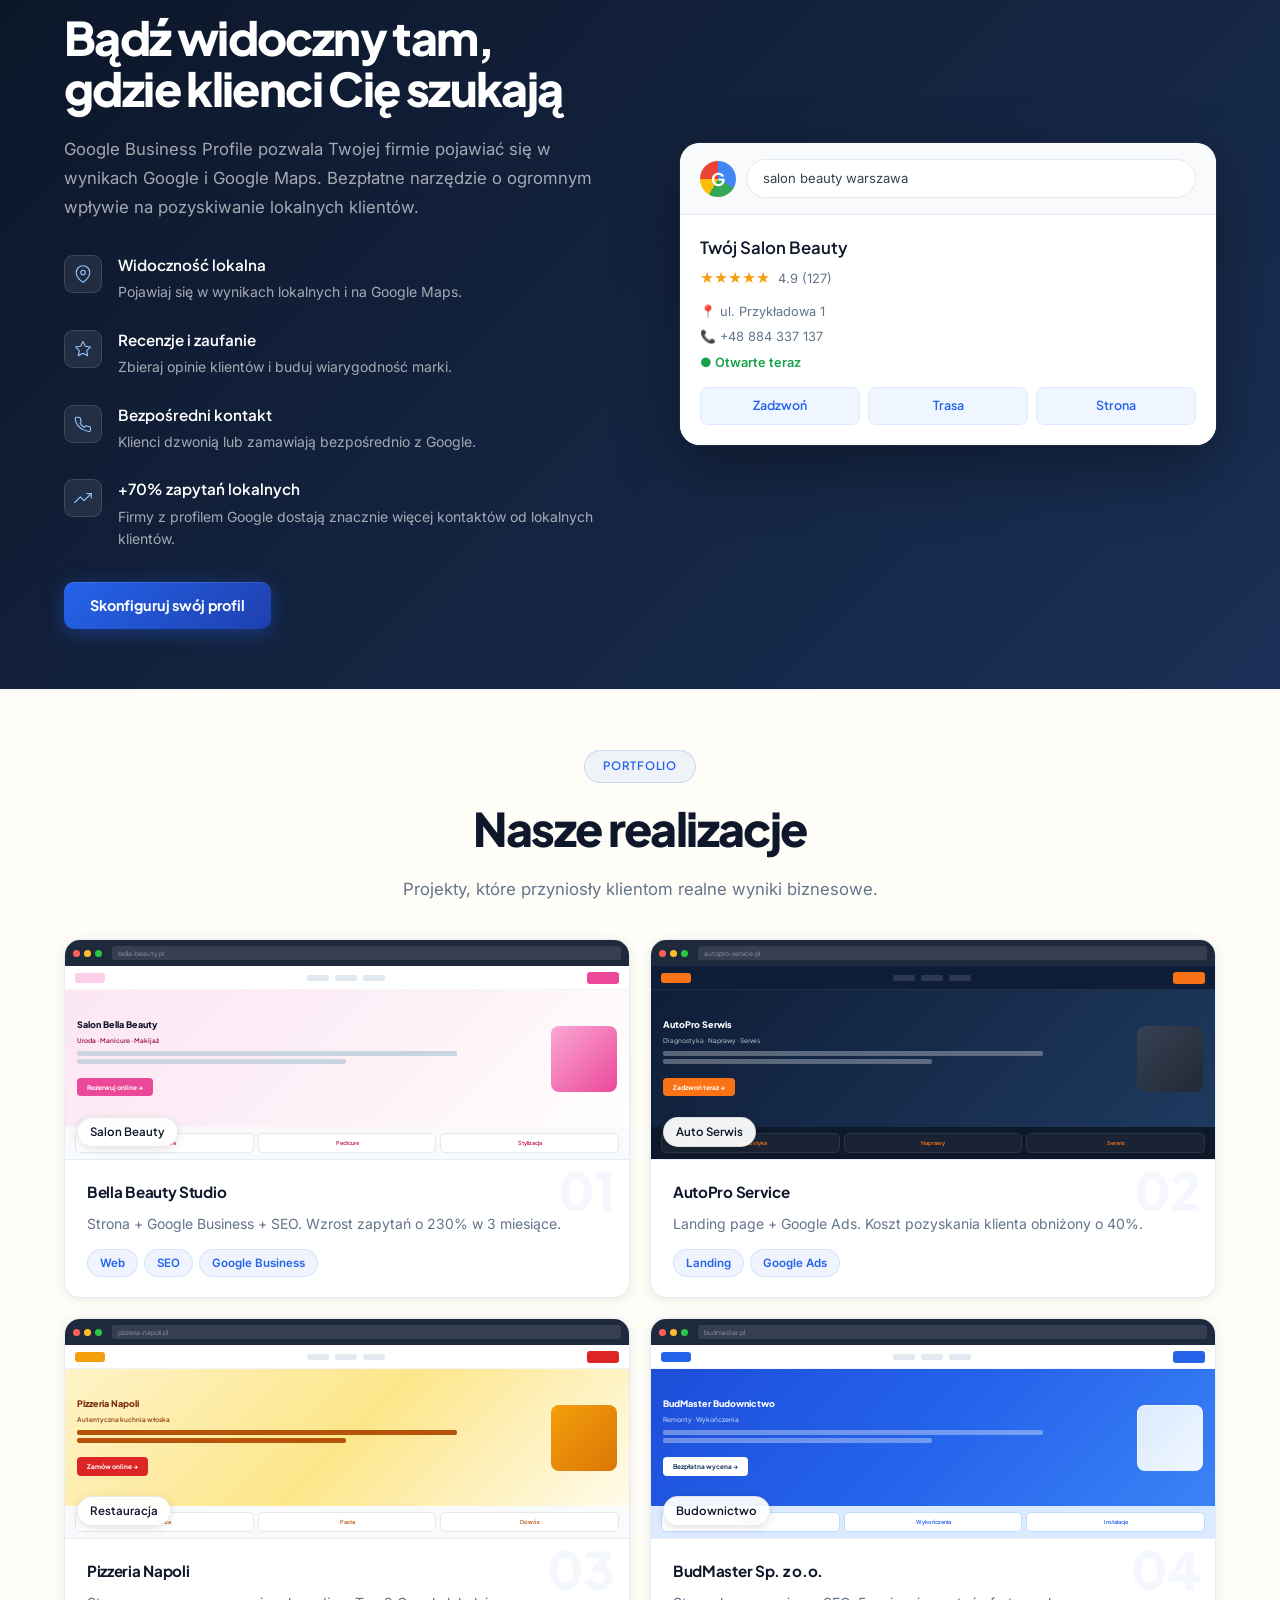
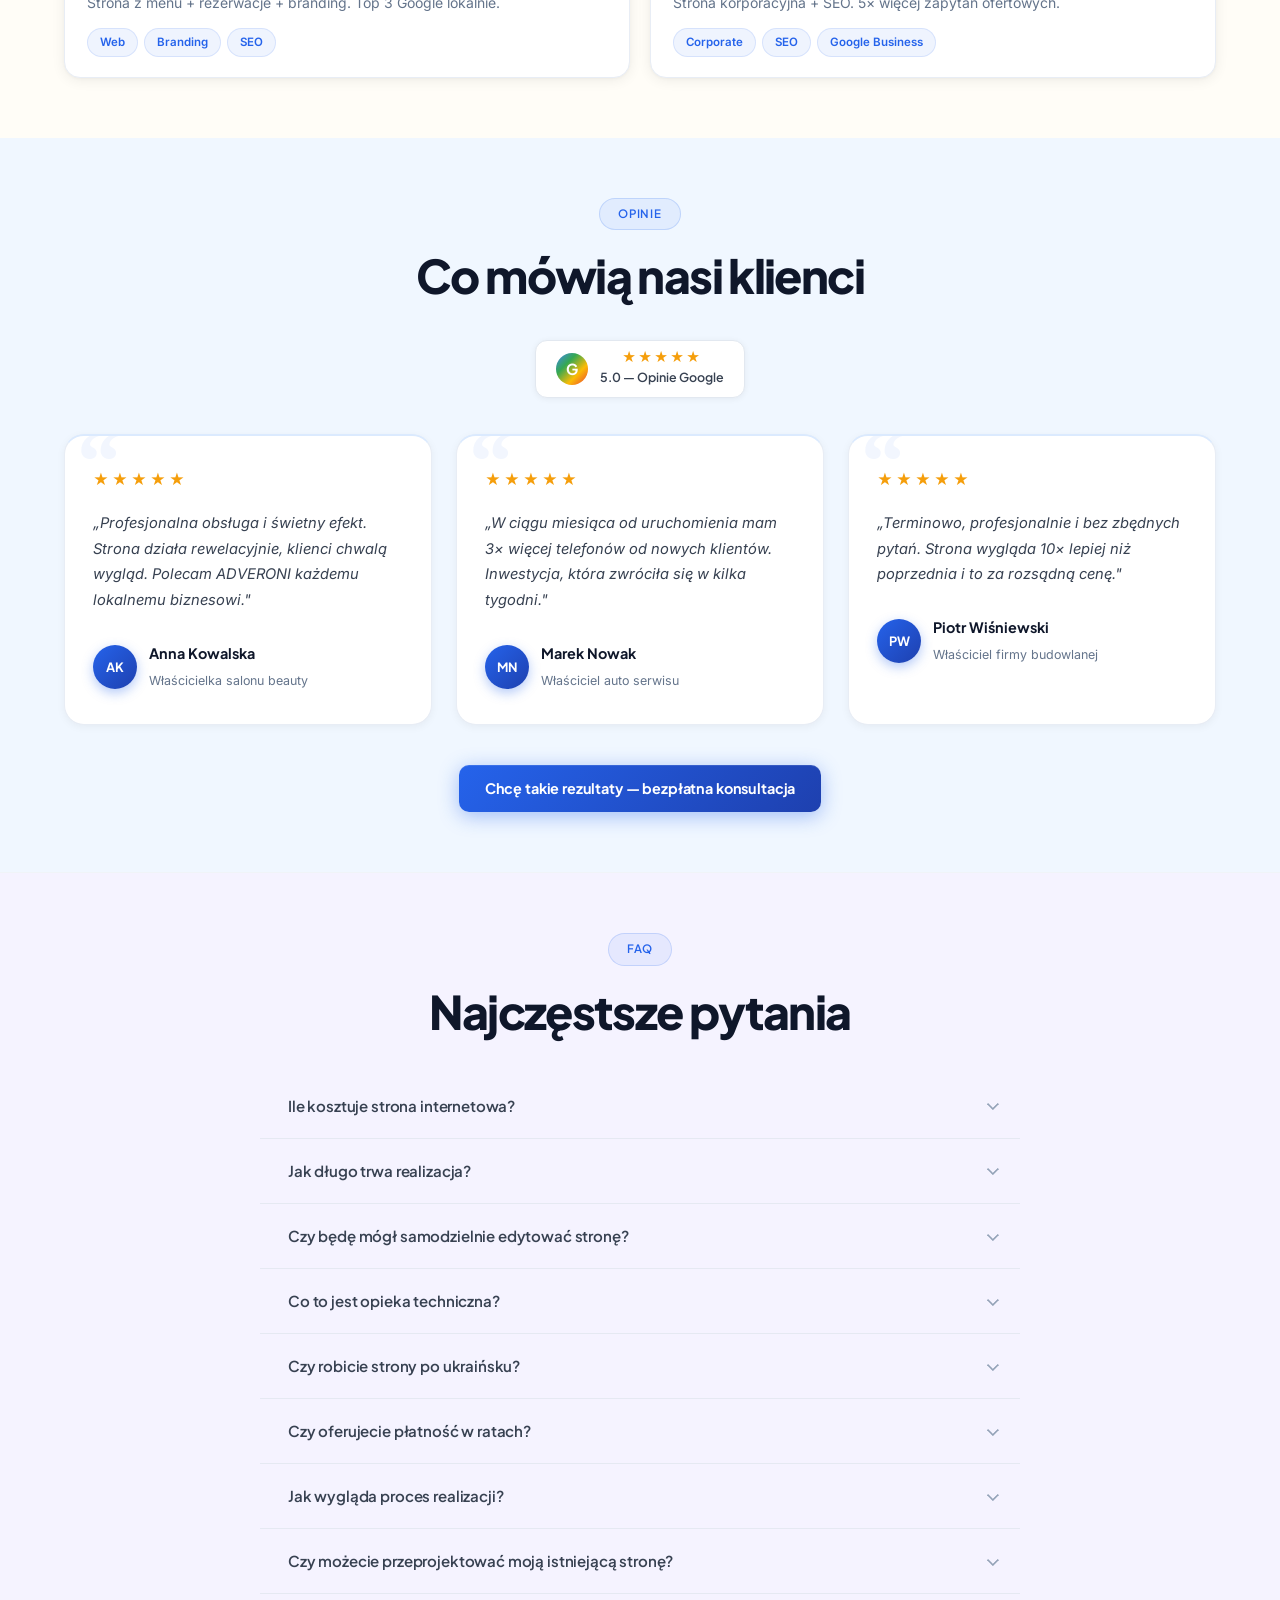
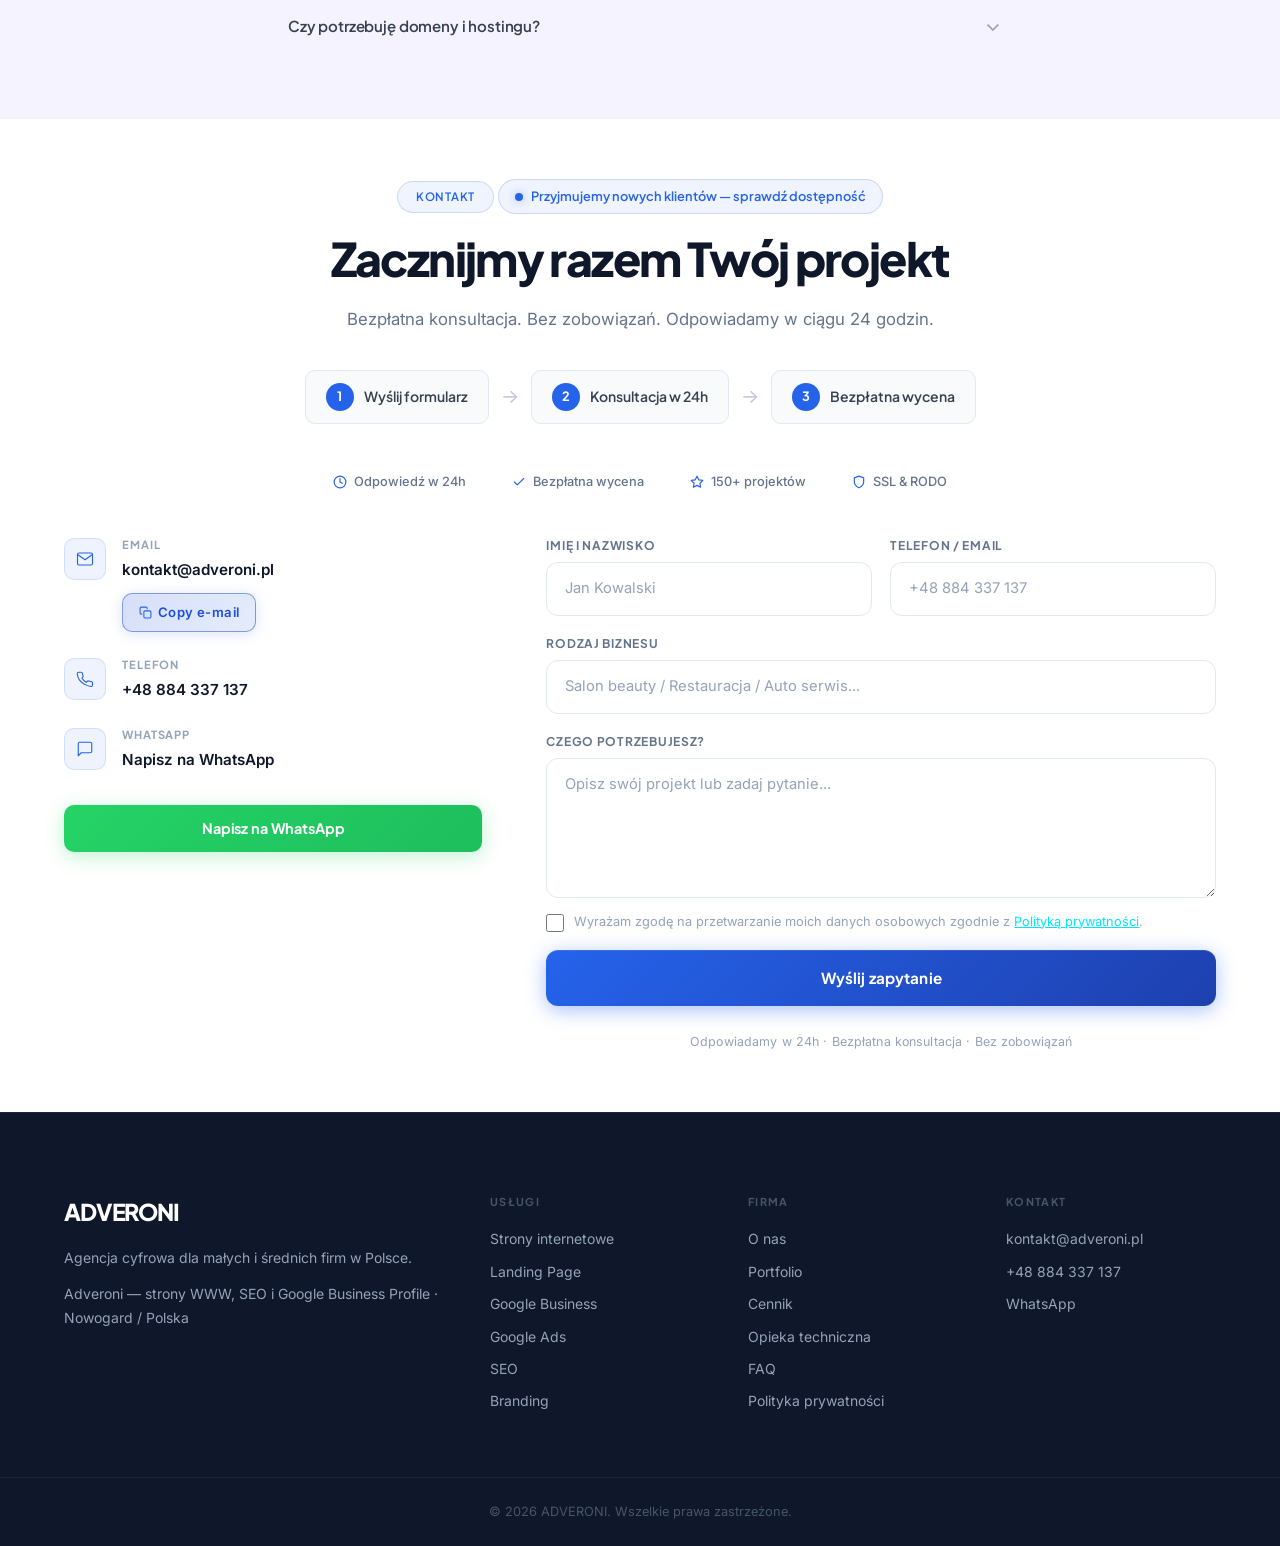
==== commit c02afe25: "add and remove changes paket" ====
--- a/index.html
+++ b/index.html
@@ -327,65 +327,112 @@
       <div class="container">
         <div class="sec-head">
           <span class="sec-tag" data-pl="Cennik" data-ua="Ціни">Cennik</span>
-          <div class="urgency-note">
-            <span class="urgency-note__dot" aria-hidden="true"></span>
-            <span data-pl="Wolne terminy: czerwiec 2026" data-ua="Вільні терміни: червень 2026">Wolne terminy: czerwiec 2026</span>
+          <div class="pricing-promo">
+            <span class="pricing-promo__dot" aria-hidden="true"></span>
+            <span data-pl="Strona dla nowej firmy już od 499 zł" data-ua="Сайт для нової компанії вже від 499 зл">Strona dla nowej firmy już od 499 zł</span>
           </div>
           <h2 class="sec-title"
-              data-pl="Przejrzyste pakiety, bez niespodzianek"
-              data-ua="Прозорі пакети, без сюрпризів">
-            Przejrzyste pakiety,<br>bez niespodzianek
+              data-pl="Wybierz rozwiązanie dla swojej firmy"
+              data-ua="Виберіть рішення для своєї компанії">
+            Wybierz rozwiązanie<br>dla swojej firmy
           </h2>
           <p class="sec-sub"
-             data-pl="Każdy pakiet zawiera gwarancję jakości i wsparcie po wdrożeniu."
-             data-ua="Кожен пакет містить гарантію якості та підтримку після впровадження.">
-            Każdy pakiet zawiera gwarancję jakości i wsparcie po wdrożeniu.
+             data-pl="Od prostej strony wizytówki po rozbudowany serwis firmowy. Wybierz pakiet dopasowany do swoich potrzeb i budżetu."
+             data-ua="Від простого сайту-візитівки до повноцінного корпоративного сайту. Виберіть пакет, що відповідає вашим потребам і бюджету.">
+            Od prostej strony wizytówki po rozbudowany serwis firmowy. Wybierz pakiet dopasowany do swoich potrzeb i budżetu.
           </p>
         </div>
 
-        <div class="pricing__grid">
+        <div class="pricing__grid pricing__grid--4">
+
+          <!-- ── 1. STRONA START ── -->
+          <div class="price-card price-card--start reveal">
+            <div class="price-card__badge price-card__badge--start" data-pl="Dobry na start" data-ua="Добре для старту">Dobry na start</div>
+            <div class="price-card__head">
+              <span class="price-card__name" data-pl="Strona Start" data-ua="Сторінка Старт">Strona Start</span>
+              <div class="price-card__price"><span class="price-card__amt" data-pl="od 499" data-ua="від 499">od 499</span><span class="price-card__cur" data-pl="zł" data-ua="зл">zł</span></div>
+              <p class="price-card__desc"
+                 data-pl="Prosta i skuteczna strona wizytówka dla małej firmy."
+                 data-ua="Простий та ефективний сайт-візитівка для малого бізнесу.">Prosta i skuteczna strona wizytówka dla małej firmy.</p>
+            </div>
+            <ul class="price-card__list">
+              <li data-pl="Strona typu One Page"     data-ua="Сайт типу One Page">Strona typu One Page</li>
+              <li data-pl="Do 5 sekcji"              data-ua="До 5 секцій">Do 5 sekcji</li>
+              <li data-pl="Wersja mobilna"           data-ua="Мобільна версія">Wersja mobilna</li>
+              <li data-pl="Formularz kontaktowy"     data-ua="Контактна форма">Formularz kontaktowy</li>
+              <li data-pl="Przycisk telefonu"        data-ua="Кнопка телефону">Przycisk telefonu</li>
+              <li data-pl="WhatsApp lub Messenger"   data-ua="WhatsApp або Messenger">WhatsApp lub Messenger</li>
+              <li data-pl="Mapa Google"              data-ua="Карта Google">Mapa Google</li>
+              <li data-pl="Certyfikat SSL"           data-ua="Сертифікат SSL">Certyfikat SSL</li>
+              <li data-pl="Publikacja strony"        data-ua="Публікація сайту">Publikacja strony</li>
+            </ul>
+            <p class="price-card__note"
+               data-pl="Idealna dla nowych firm, salonów, gabinetów i lokalnych usług."
+               data-ua="Ідеально для нових компаній, салонів, кабінетів та локальних послуг.">Idealna dla nowych firm, salonów, gabinetów i lokalnych usług.</p>
+            <p class="price-card__micro"
+               data-pl="Ograniczona liczba projektów w tej cenie."
+               data-ua="Обмежена кількість проектів за цією ціною.">Ograniczona liczba projektów w tej cenie.</p>
+            <a href="#contact" class="btn btn--primary btn--full" data-pl="Zamawiam stronę" data-ua="Замовляю сайт">Zamawiam stronę</a>
+          </div>
+
+          <!-- ── 2. STANDARD ── -->
           <div class="price-card reveal">
             <div class="price-card__head">
-              <span class="price-card__name" data-pl="Starter" data-ua="Starter">Starter</span>
-              <div class="price-card__price"><span class="price-card__amt">od 999</span><span class="price-card__cur">zł</span></div>
-              <p class="price-card__desc" data-pl="Idealne dla nowych firm i freelancerów" data-ua="Ідеально для нових компаній та фрілансерів">Idealne dla nowych firm i freelancerów</p>
+              <span class="price-card__name" data-pl="Standard" data-ua="Standard">Standard</span>
+              <div class="price-card__price"><span class="price-card__amt" data-pl="od 999" data-ua="від 999">od 999</span><span class="price-card__cur" data-pl="zł" data-ua="зл">zł</span></div>
+              <p class="price-card__desc"
+                 data-pl="Strona firmowa dla biznesu, który potrzebuje więcej niż One Page."
+                 data-ua="Корпоративний сайт для бізнесу, якому потрібно більше, ніж One Page.">Strona firmowa dla biznesu, który potrzebuje więcej niż One Page.</p>
             </div>
             <ul class="price-card__list">
-              <li data-pl="Strona do 5 podstron"      data-ua="Сайт до 5 підсторінок">Strona do 5 podstron</li>
-              <li data-pl="Design mobilny"             data-ua="Мобільний дизайн">Design mobilny</li>
-              <li data-pl="Formularz kontaktowy"       data-ua="Контактна форма">Formularz kontaktowy</li>
-              <li data-pl="SEO podstawowe"             data-ua="Базове SEO">SEO podstawowe</li>
-              <li data-pl="SSL + hosting 1 rok"        data-ua="SSL + хостинг 1 рік">SSL + hosting 1 rok</li>
-              <li data-pl="Realizacja: 7–10 dni"       data-ua="Реалізація: 7–10 днів">Realizacja: 7–10 dni</li>
+              <li data-pl="Do 5 podstron"                     data-ua="До 5 підсторінок">Do 5 podstron</li>
+              <li data-pl="Projekt dopasowany do firmy"        data-ua="Дизайн, адаптований під компанію">Projekt dopasowany do firmy</li>
+              <li data-pl="Wersja mobilna"                    data-ua="Мобільна версія">Wersja mobilna</li>
+              <li data-pl="Formularz kontaktowy"              data-ua="Контактна форма">Formularz kontaktowy</li>
+              <li data-pl="Mapa Google"                       data-ua="Карта Google">Mapa Google</li>
+              <li data-pl="Podstawowa optymalizacja SEO"      data-ua="Базова оптимізація SEO">Podstawowa optymalizacja SEO</li>
+              <li data-pl="Przygotowanie do indeksacji Google" data-ua="Підготовка до індексації Google">Przygotowanie do indeksacji Google</li>
+              <li data-pl="Optymalizacja szybkości"           data-ua="Оптимізація швидкості">Optymalizacja szybkości</li>
+              <li data-pl="Integracja z social media"         data-ua="Інтеграція із соцмережами">Integracja z social media</li>
+              <li data-pl="Certyfikat SSL i publikacja"       data-ua="Сертифікат SSL та публікація">Certyfikat SSL i publikacja</li>
             </ul>
-            <a href="#contact" class="btn btn--primary btn--full" data-pl="Zamów teraz" data-ua="Замовити зараз">Zamów teraz</a>
-          </div>
-
+            <a href="#contact" class="btn btn--outline btn--full" data-pl="Wybieram Standard" data-ua="Обираю Standard">Wybieram Standard</a>
+          </div>
+
+          <!-- ── 3. BUSINESS — recommended ── -->
           <div class="price-card price-card--feat reveal">
-            <div class="price-card__badge" data-pl="Rekomendowany" data-ua="Рекомендований">Rekomendowany</div>
+            <div class="price-card__badge" data-pl="Najczęściej wybierany" data-ua="Найчастіше обирають">Najczęściej wybierany</div>
             <div class="price-card__head">
               <span class="price-card__name" data-pl="Business" data-ua="Business">Business</span>
-              <div class="price-card__price"><span class="price-card__amt">od 1 499</span><span class="price-card__cur">zł</span></div>
-              <p class="price-card__desc" data-pl="Dla rozwijających się firm lokalnych" data-ua="Для місцевих компаній, що розвиваються">Dla rozwijających się firm lokalnych</p>
+              <div class="price-card__price"><span class="price-card__amt" data-pl="od 1 499" data-ua="від 1 499">od 1 499</span><span class="price-card__cur" data-pl="zł" data-ua="зл">zł</span></div>
+              <p class="price-card__desc"
+                 data-pl="Rozbudowany serwis firmowy dla firm nastawionych na wzrost."
+                 data-ua="Розширений корпоративний сайт для компаній, орієнтованих на зростання.">Rozbudowany serwis firmowy dla firm nastawionych na wzrost.</p>
             </div>
             <ul class="price-card__list">
-              <li data-pl="Strona do 10 podstron"      data-ua="Сайт до 10 підсторінок">Strona do 10 podstron</li>
-              <li data-pl="Premium design + animacje"   data-ua="Преміум дизайн + анімації">Premium design + animacje</li>
-              <li data-pl="Google Business Setup"       data-ua="Налаштування Google Business">Google Business Setup</li>
-              <li data-pl="SEO On-Page"                 data-ua="SEO On-Page">SEO On-Page</li>
-              <li data-pl="Blog / Aktualności"          data-ua="Блог / Новини">Blog / Aktualności</li>
-              <li data-pl="Integracja social media"     data-ua="Інтеграція соцмереж">Integracja social media</li>
-              <li data-pl="Google Analytics"            data-ua="Google Analytics">Google Analytics</li>
-              <li data-pl="Realizacja: 10–14 dni"       data-ua="Реалізація: 10–14 днів">Realizacja: 10–14 dni</li>
+              <li data-pl="Do 10 podstron"                        data-ua="До 10 підсторінок">Do 10 podstron</li>
+              <li data-pl="Indywidualny projekt"                  data-ua="Індивідуальний дизайн">Indywidualny projekt</li>
+              <li data-pl="Rozszerzona optymalizacja SEO"         data-ua="Розширена оптимізація SEO">Rozszerzona optymalizacja SEO</li>
+              <li data-pl="Google Analytics"                      data-ua="Google Analytics">Google Analytics</li>
+              <li data-pl="Google Search Console"                 data-ua="Google Search Console">Google Search Console</li>
+              <li data-pl="Sekcja FAQ"                            data-ua="Секція FAQ">Sekcja FAQ</li>
+              <li data-pl="Dane strukturalne Schema.org"          data-ua="Структуровані дані Schema.org">Dane strukturalne Schema.org</li>
+              <li data-pl="Optymalizacja szybkości"               data-ua="Оптимізація швидкості">Optymalizacja szybkości</li>
+              <li data-pl="Formularze i przyciski kontaktowe"     data-ua="Форми та кнопки контакту">Formularze i przyciski kontaktowe</li>
+              <li data-pl="Możliwość rozbudowy o drugi język"     data-ua="Можливість додати другу мову">Możliwość rozbudowy o drugi język</li>
+              <li data-pl="Certyfikat SSL i publikacja"           data-ua="Сертифікат SSL та публікація">Certyfikat SSL i publikacja</li>
             </ul>
-            <a href="#contact" class="btn btn--primary btn--full" data-pl="Zamów teraz" data-ua="Замовити зараз">Zamów teraz</a>
-          </div>
-
+            <a href="#contact" class="btn btn--primary btn--full" data-pl="Wybieram Business" data-ua="Обираю Business">Wybieram Business</a>
+          </div>
+
+          <!-- ── 4. PREMIUM ── -->
           <div class="price-card reveal">
             <div class="price-card__head">
               <span class="price-card__name" data-pl="Premium" data-ua="Premium">Premium</span>
-              <div class="price-card__price"><span class="price-card__amt">od 2 299</span><span class="price-card__cur">zł</span></div>
-              <p class="price-card__desc" data-pl="Kompleksowe rozwiązanie dla ambitnych firm" data-ua="Комплексне рішення для амбітних компаній">Kompleksowe rozwiązanie dla ambitnych firm</p>
+              <div class="price-card__price"><span class="price-card__amt" data-pl="od 2 299" data-ua="від 2 299">od 2 299</span><span class="price-card__cur" data-pl="zł" data-ua="зл">zł</span></div>
+              <p class="price-card__desc"
+                 data-pl="Rozbudowany projekt dla firm potrzebujących indywidualnych rozwiązań."
+                 data-ua="Комплексний проект для компаній, яким потрібні індивідуальні рішення.">Rozbudowany projekt dla firm potrzebujących indywidualnych rozwiązań.</p>
             </div>
             <ul class="price-card__list">
               <li data-pl="Nieograniczona liczba podstron" data-ua="Необмежена кількість підсторінок">Nieograniczona liczba podstron</li>
@@ -397,7 +444,7 @@
               <li data-pl="2 miesiące opieki GRATIS"       data-ua="2 місяці підтримки БЕЗКОШТОВНО">2 miesiące opieki GRATIS</li>
               <li data-pl="Realizacja: 14–21 dni"          data-ua="Реалізація: 14–21 день">Realizacja: 14–21 dni</li>
             </ul>
-            <a href="#contact" class="btn btn--outline btn--full" data-pl="Zamów teraz" data-ua="Замовити зараз">Zamów teraz</a>
+            <a href="#contact" class="btn btn--outline btn--full" data-pl="Zapytaj o wycenę" data-ua="Запитати про ціну">Zapytaj o wycenę</a>
           </div>
         </div>
         <p class="section-cta-note"
--- a/adveroni.css
+++ b/adveroni.css
@@ -3848,3 +3848,103 @@
   /* extra bottom pad so the sticky CTA bar doesn't cover last content */
   .contact { padding-bottom: 86px; }
 }
+
+/* ═══════════════════════════════════════════════════════════════
+   PRICING — 4-package layout (START / STANDARD / BUSINESS / PREMIUM)
+   Placed last so it wins over the earlier light-theme overrides.
+   ═══════════════════════════════════════════════════════════════ */
+.pricing__grid--4 {
+  grid-template-columns: repeat(4, 1fr);
+  align-items: stretch;
+  gap: 20px;
+}
+
+/* Equal-height cards with bottom-aligned CTA buttons */
+.pricing__grid--4 .price-card {
+  display: flex;
+  flex-direction: column;
+  height: 100%;
+  padding: 32px 24px;
+}
+.pricing__grid--4 .price-card > .btn { margin-top: auto; }
+
+/* Tighter rhythm so four columns stay readable */
+.pricing__grid--4 .price-card__head { margin-bottom: 22px; }
+.pricing__grid--4 .price-card__amt  { font-size: 2.3rem; }
+.pricing__grid--4 .price-card__desc { font-size: .82rem; }
+.pricing__grid--4 .price-card__list { gap: 9px; margin-bottom: 20px; }
+.pricing__grid--4 .price-card__list li { font-size: .83rem; padding-left: 20px; }
+
+/* Badges must stay on a single line in the narrow 4-column cards */
+.pricing__grid--4 .price-card__badge {
+  white-space: nowrap;
+  font-size: .6rem;
+  letter-spacing: .05em;
+  padding: 5px 12px;
+}
+
+/* START card — quieter "good for a start" label */
+.price-card__badge--start {
+  background: rgba(37,99,235,.1);
+  color: #1d4ed8;
+  border: 1px solid rgba(37,99,235,.3);
+  box-shadow: none;
+}
+
+/* In-card notes (positive framing, kept above the CTA) */
+.price-card__note {
+  font-size: .78rem;
+  line-height: 1.55;
+  color: #475569;
+  background: rgba(37,99,235,.05);
+  border: 1px solid rgba(37,99,235,.14);
+  border-radius: 10px;
+  padding: 10px 12px;
+  margin-bottom: 10px;
+}
+.price-card__micro {
+  font-size: .73rem;
+  line-height: 1.5;
+  color: #94a3b8;
+  margin-bottom: 18px;
+}
+
+/* Promotional line above the cards — brand blue, no urgency animation */
+.pricing-promo {
+  display: inline-flex;
+  align-items: center;
+  gap: 8px;
+  background: rgba(37,99,235,.07);
+  border: 1px solid rgba(37,99,235,.2);
+  border-radius: 100px;
+  padding: 6px 18px;
+  margin-bottom: 18px;
+  font-family: var(--font-head);
+  font-size: .79rem;
+  font-weight: 600;
+  color: #2563eb;
+}
+.pricing-promo__dot {
+  width: 7px; height: 7px;
+  border-radius: 50%;
+  background: #2563eb;
+  flex-shrink: 0;
+}
+
+/* ── Responsive: 4 → 2 → 1 columns ── */
+@media (max-width: 1180px) {
+  .pricing__grid--4 { grid-template-columns: repeat(2, 1fr); gap: 22px; }
+  .pricing__grid--4 .price-card { padding: 34px 28px; }
+  .pricing__grid--4 .price-card__amt { font-size: 2.6rem; }
+  /* wider cards — restore the site's default badge scale */
+  .pricing__grid--4 .price-card__badge {
+    font-size: .68rem;
+    letter-spacing: .1em;
+    padding: 5px 16px;
+  }
+}
+@media (max-width: 768px) {
+  .pricing__grid--4 { grid-template-columns: 1fr; gap: 18px; }
+  .pricing__grid--4 .price-card--feat { transform: none; }
+  .pricing__grid--4 .price-card--feat:hover { transform: translateY(-4px); }
+}
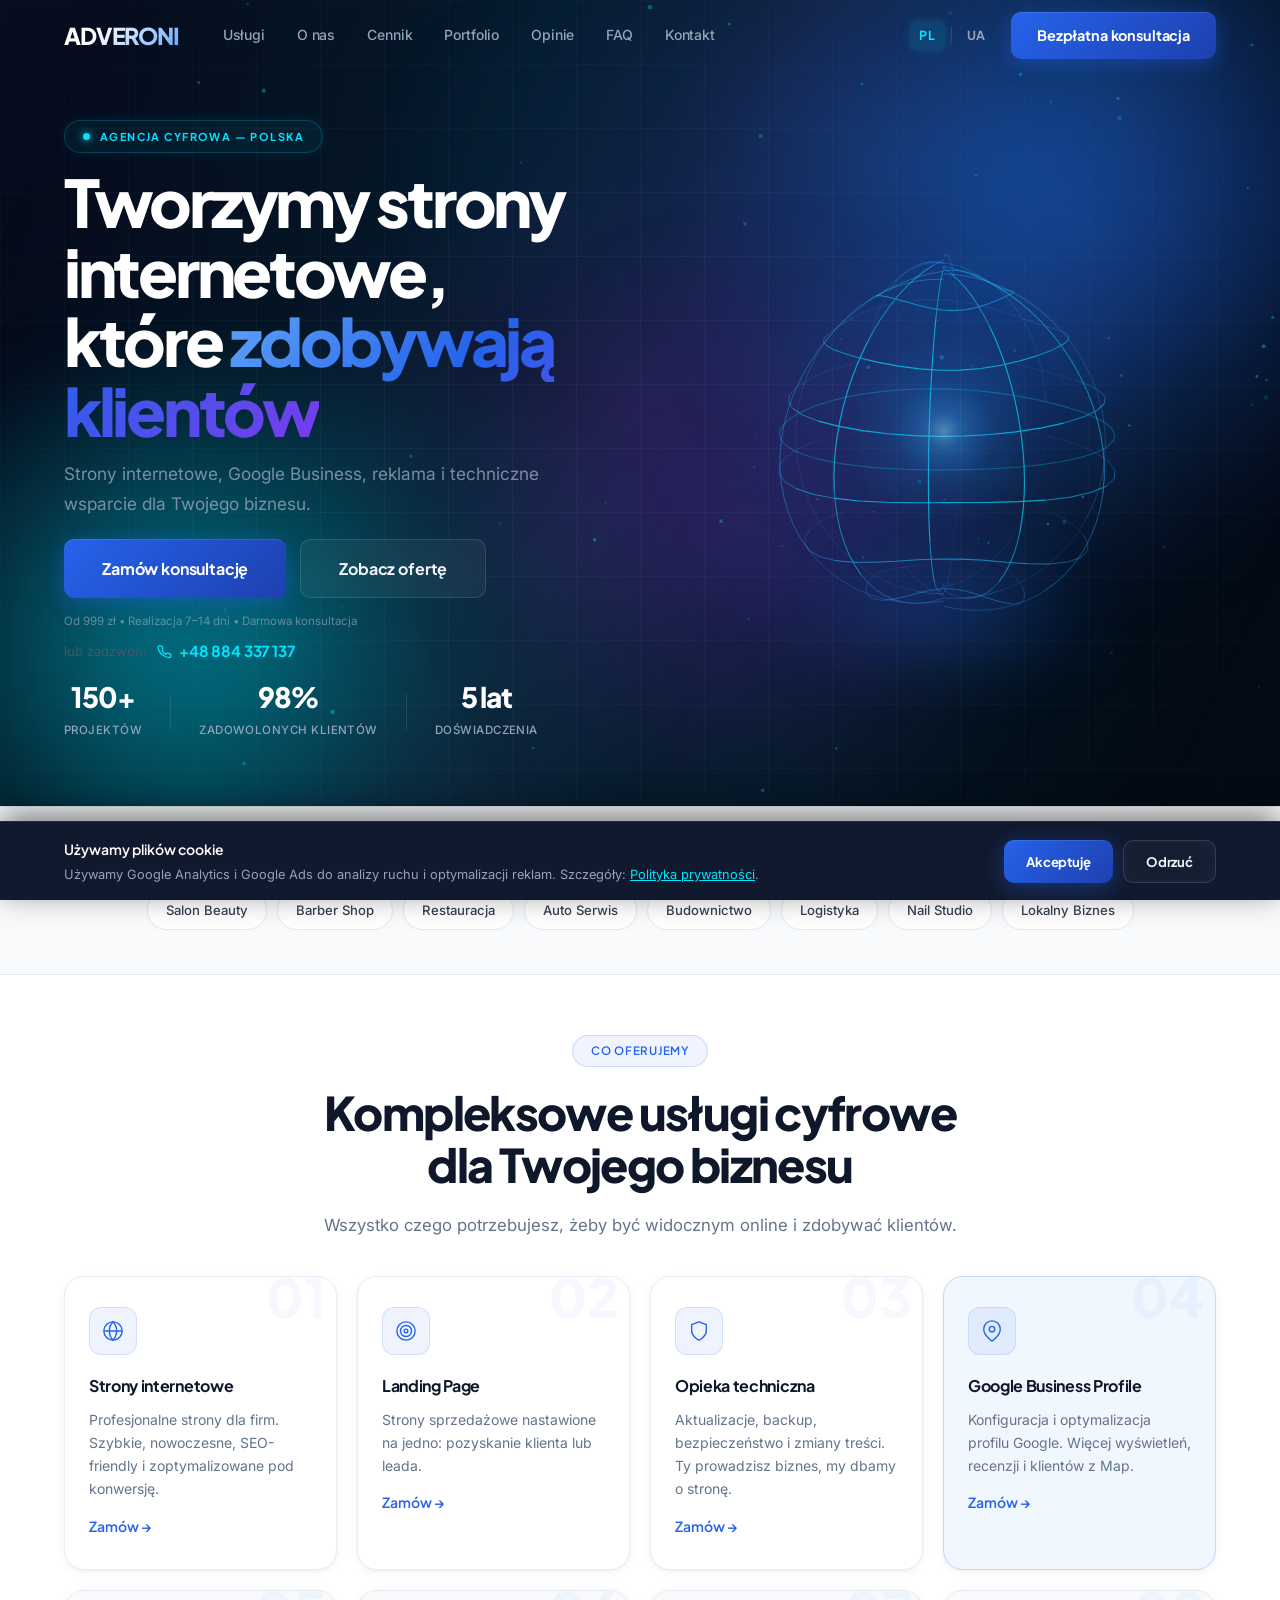
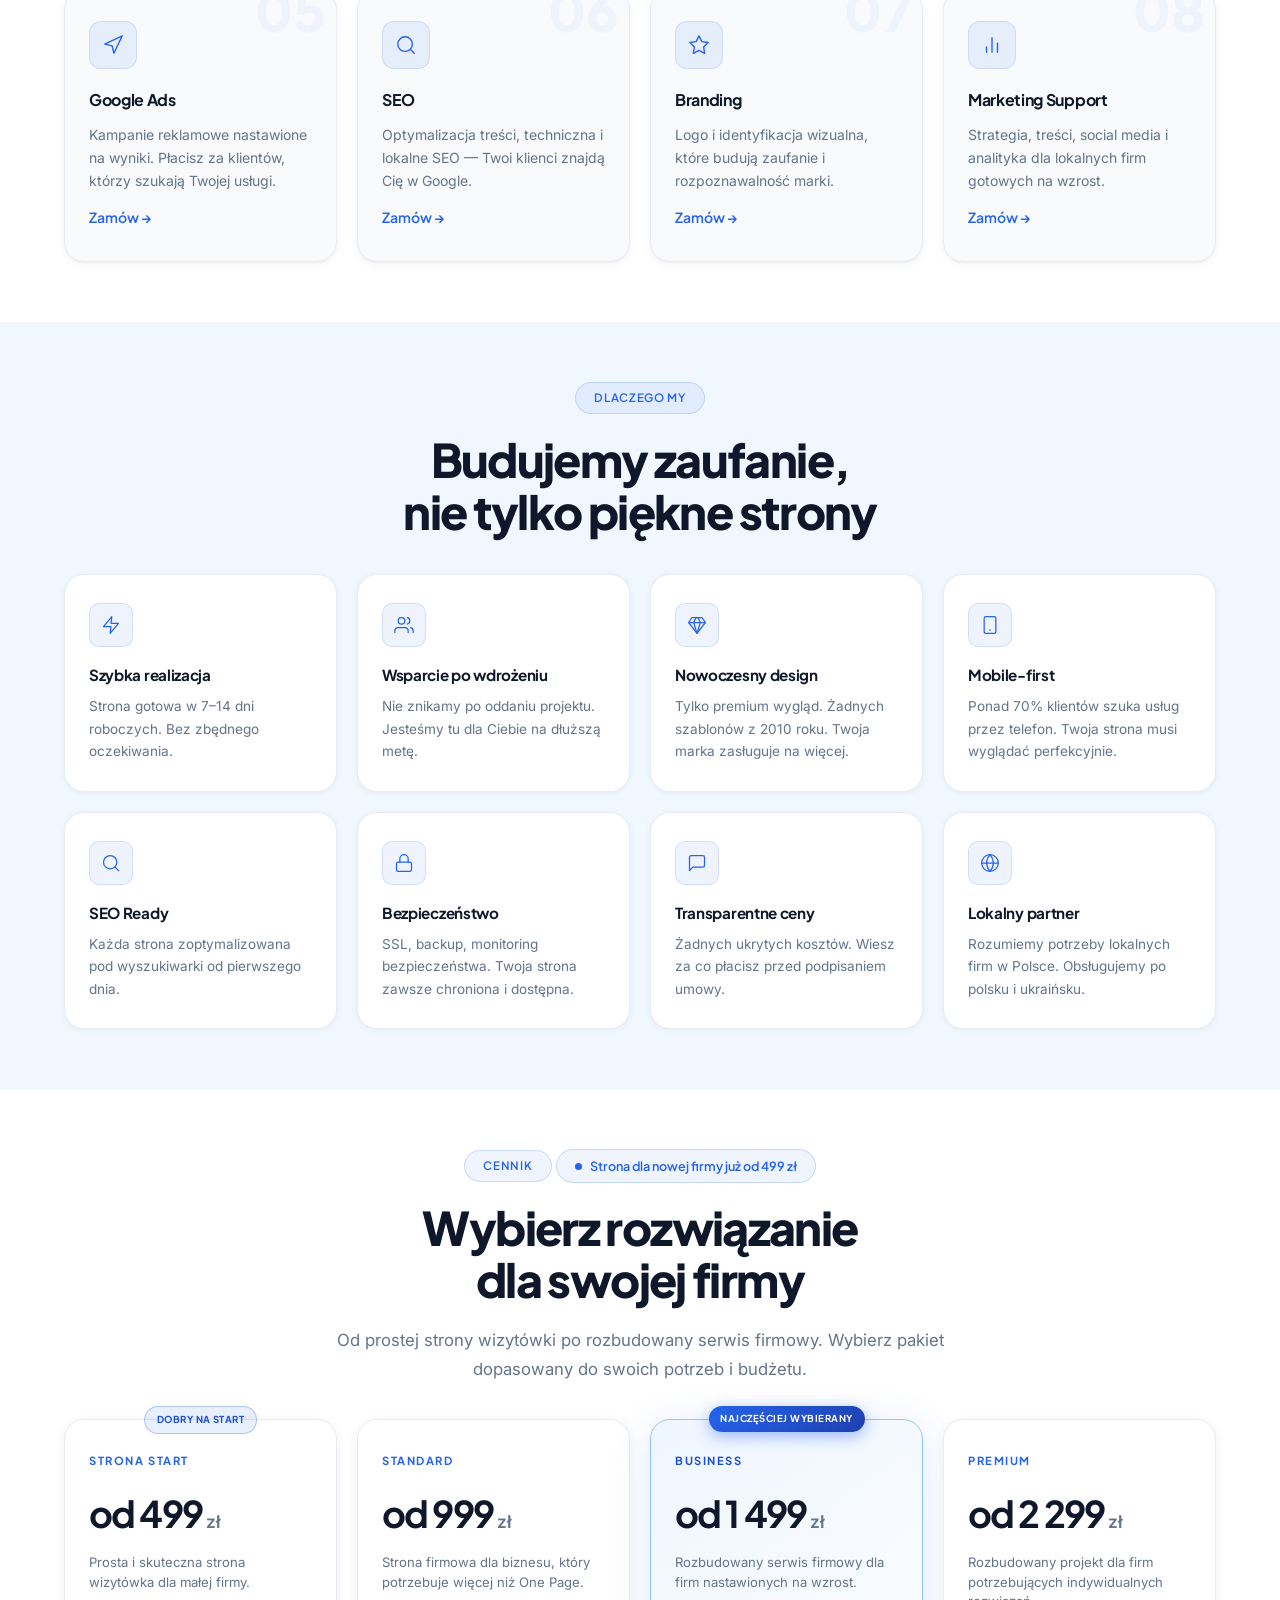
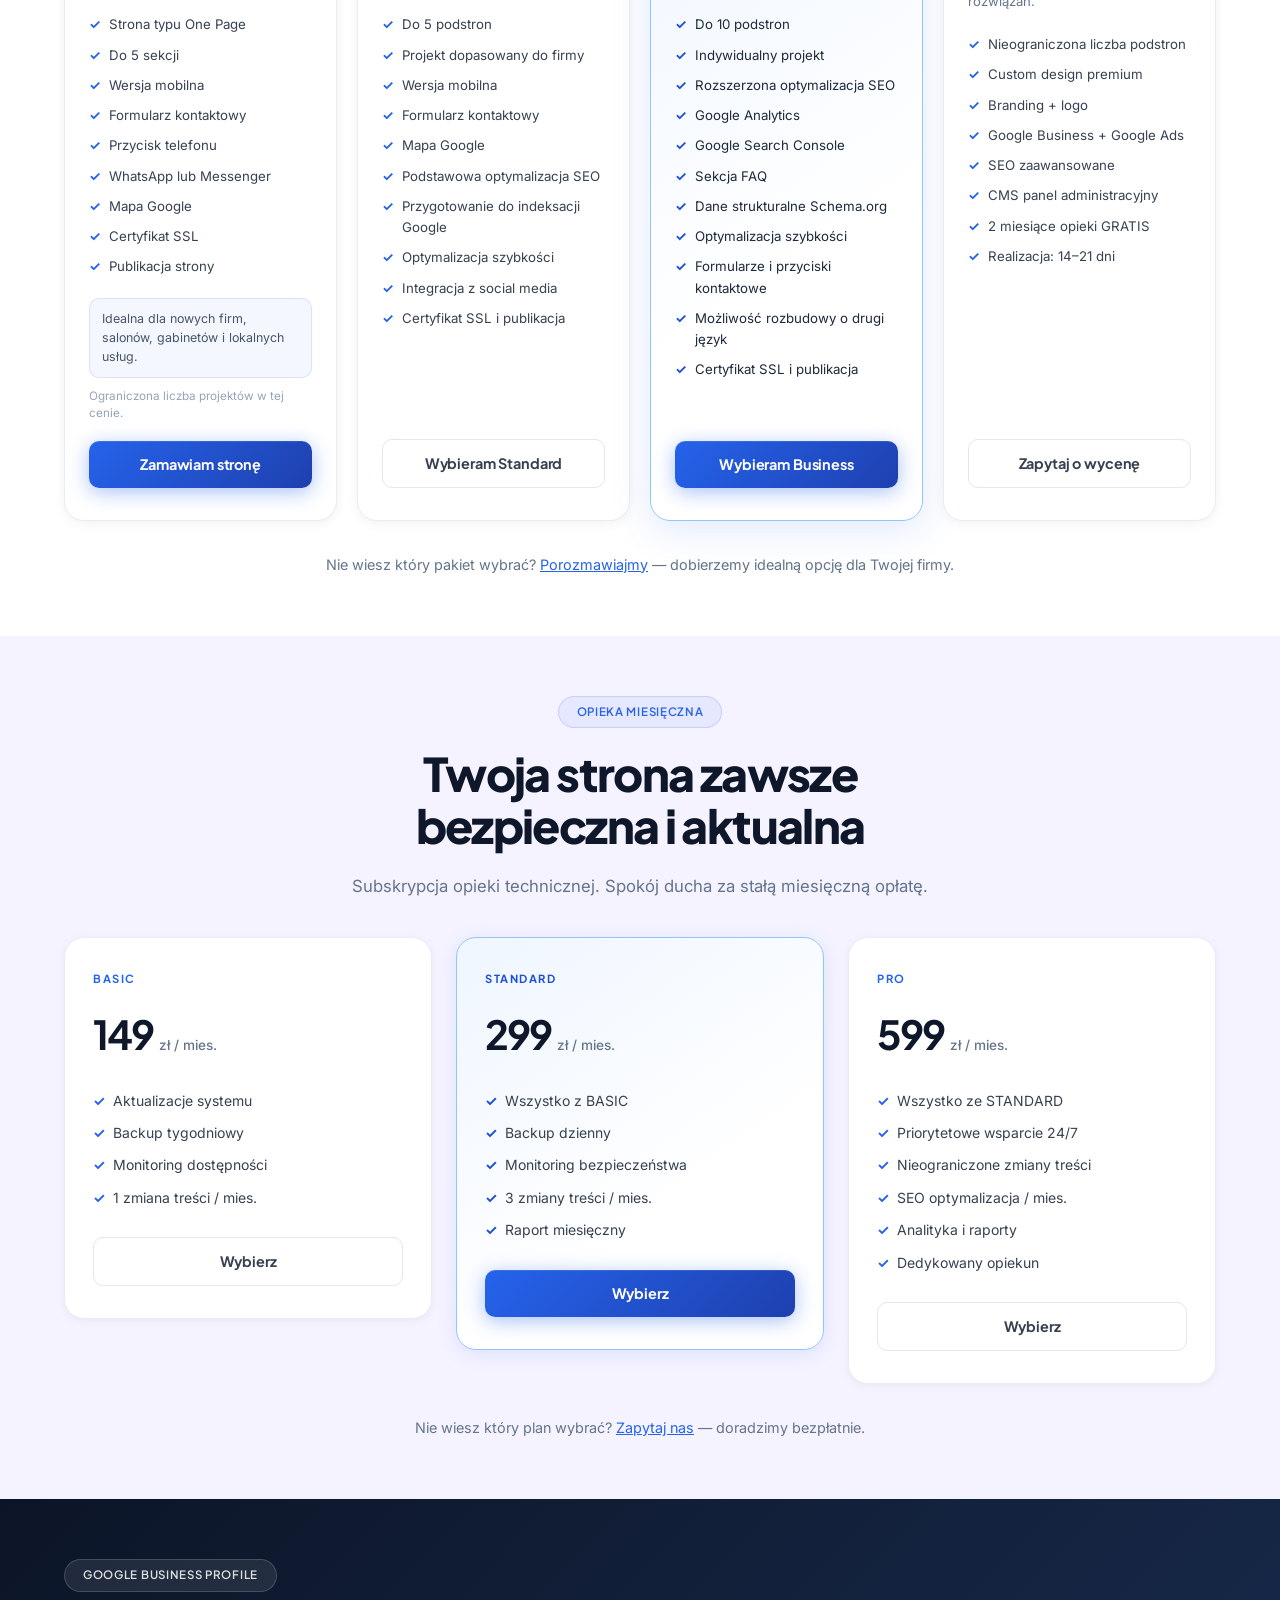
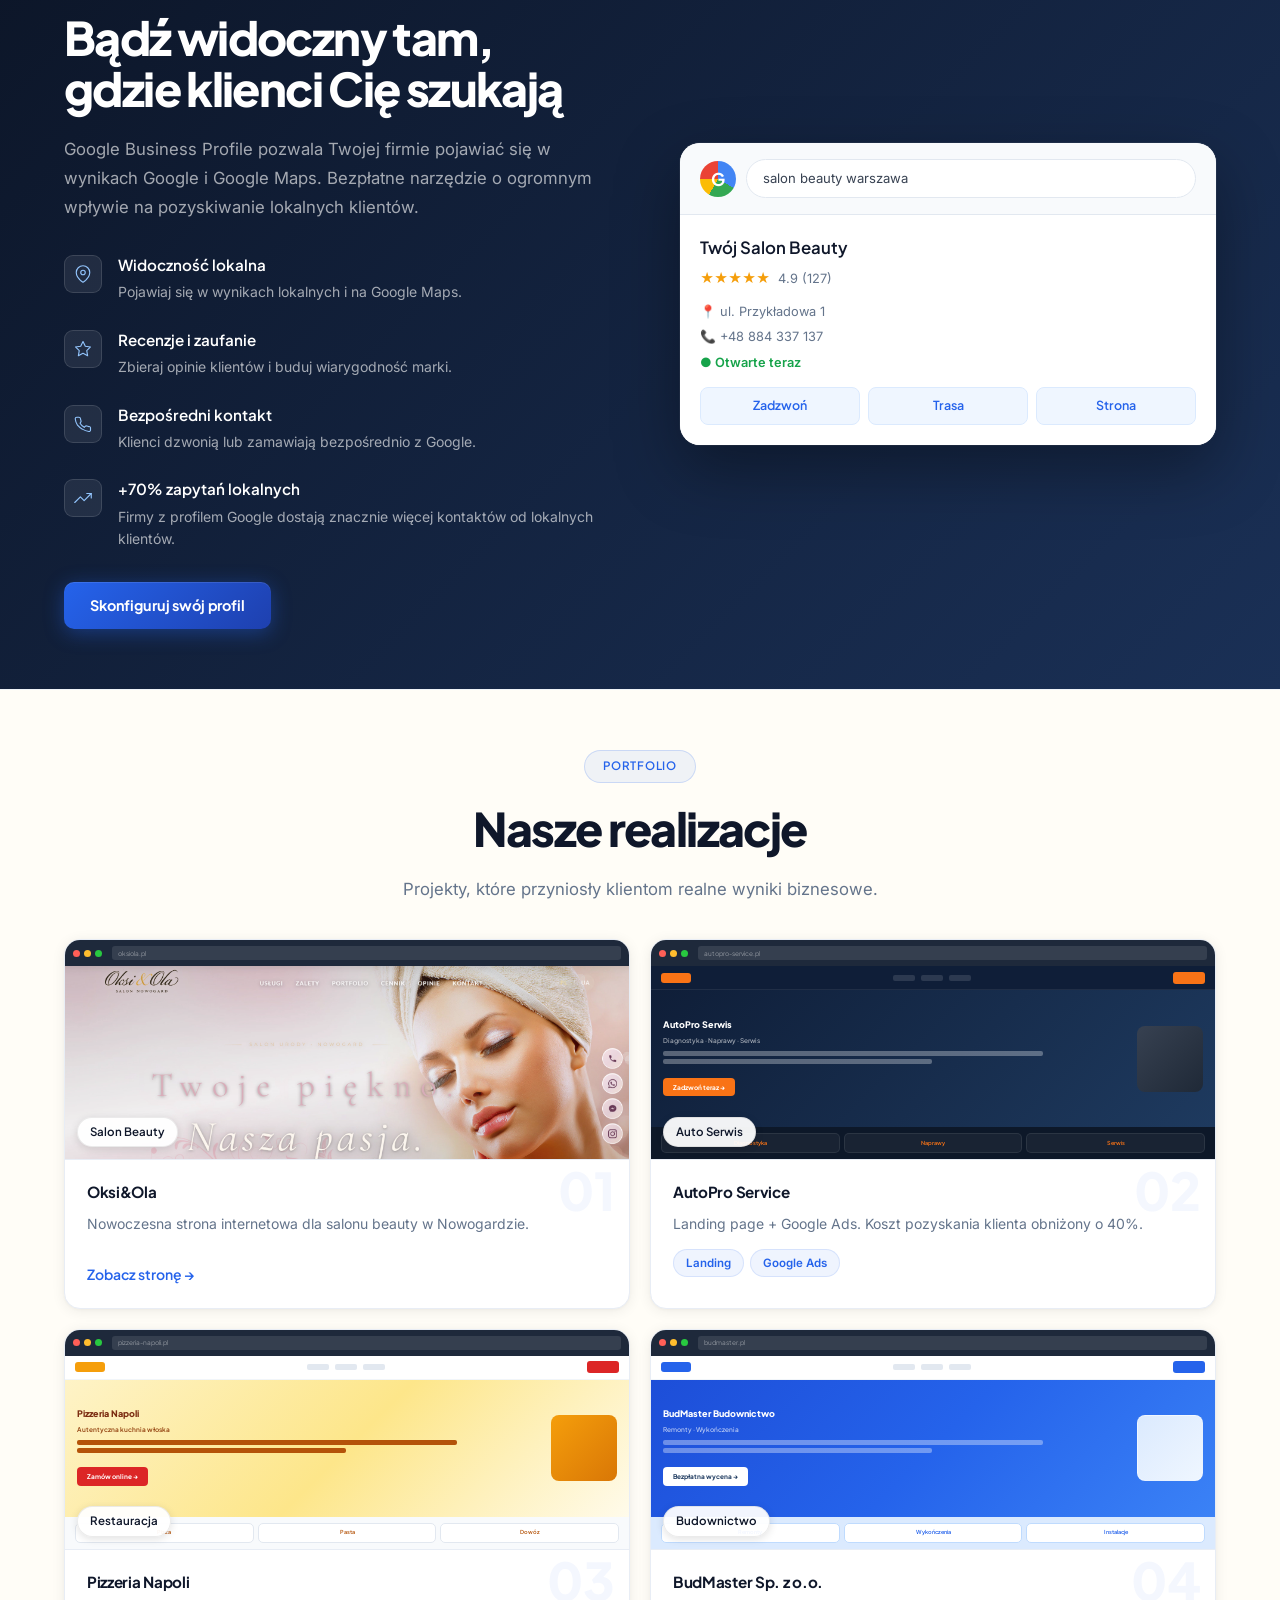
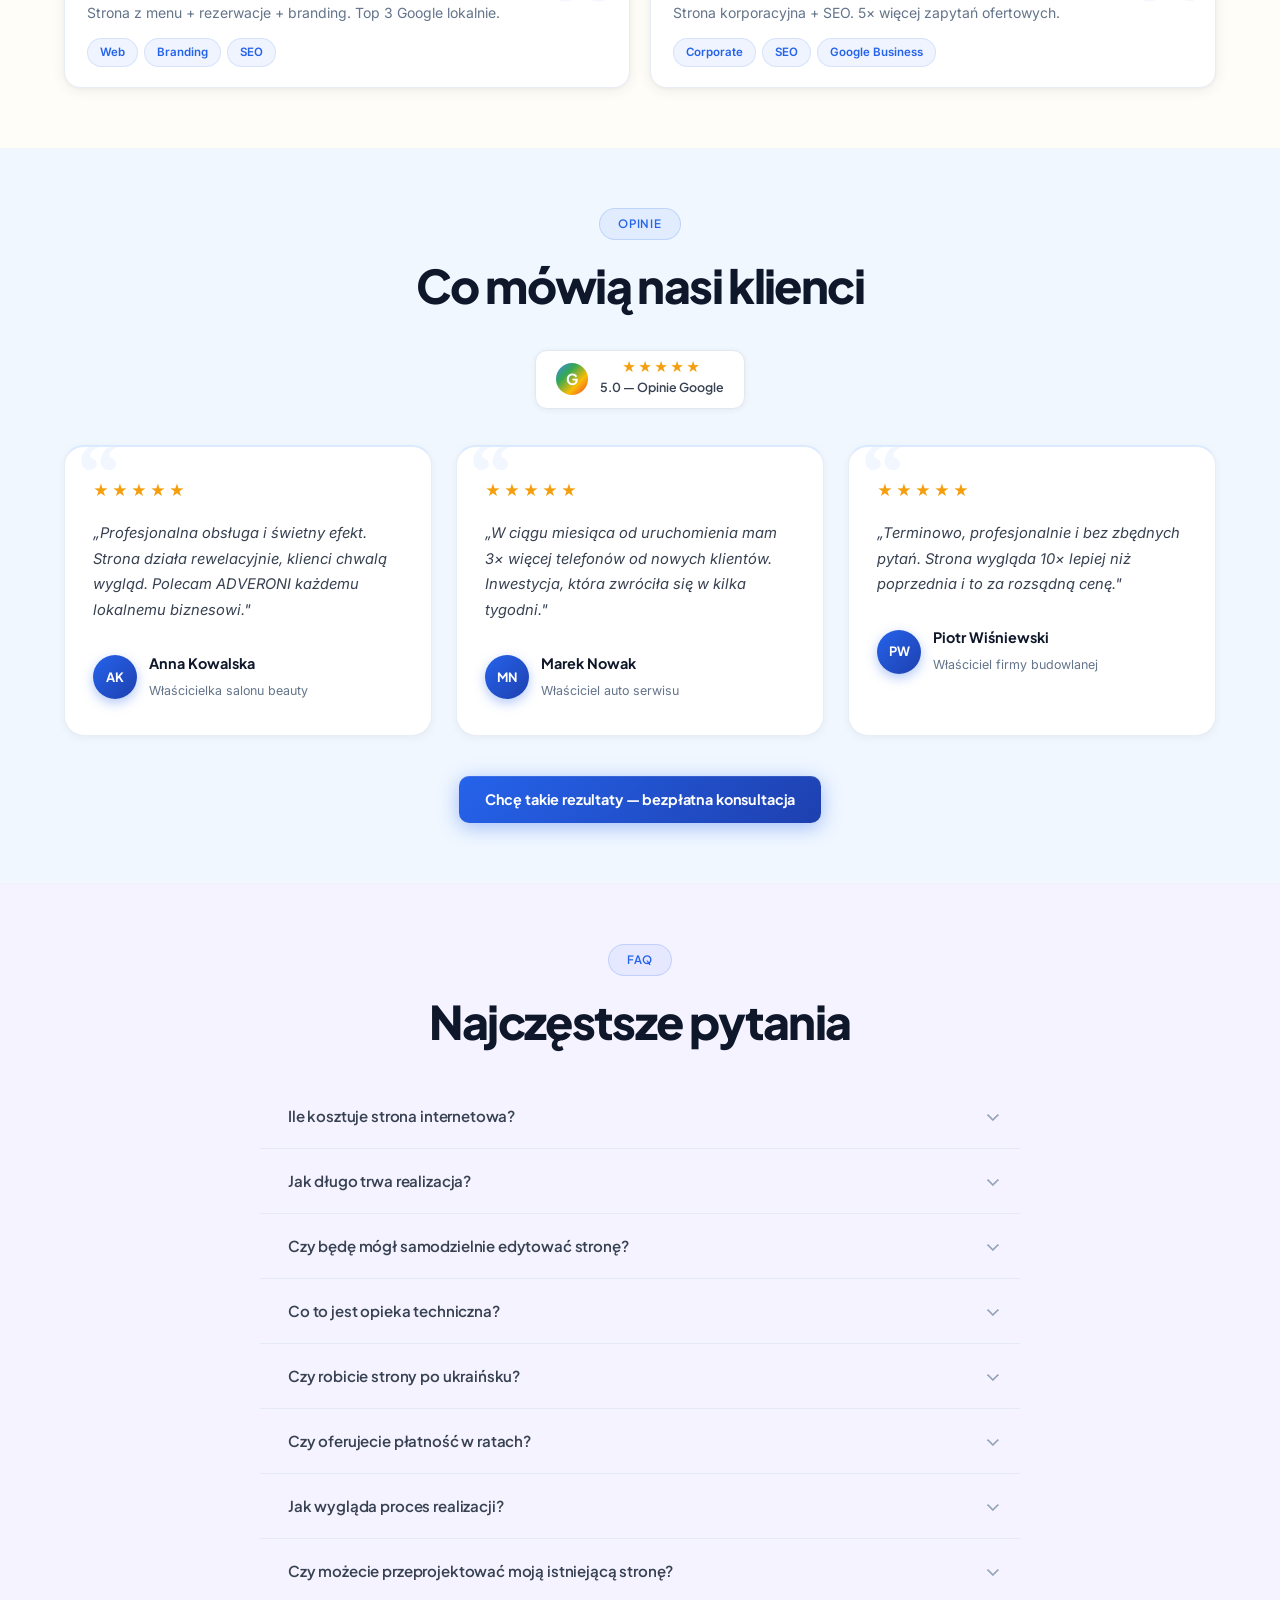
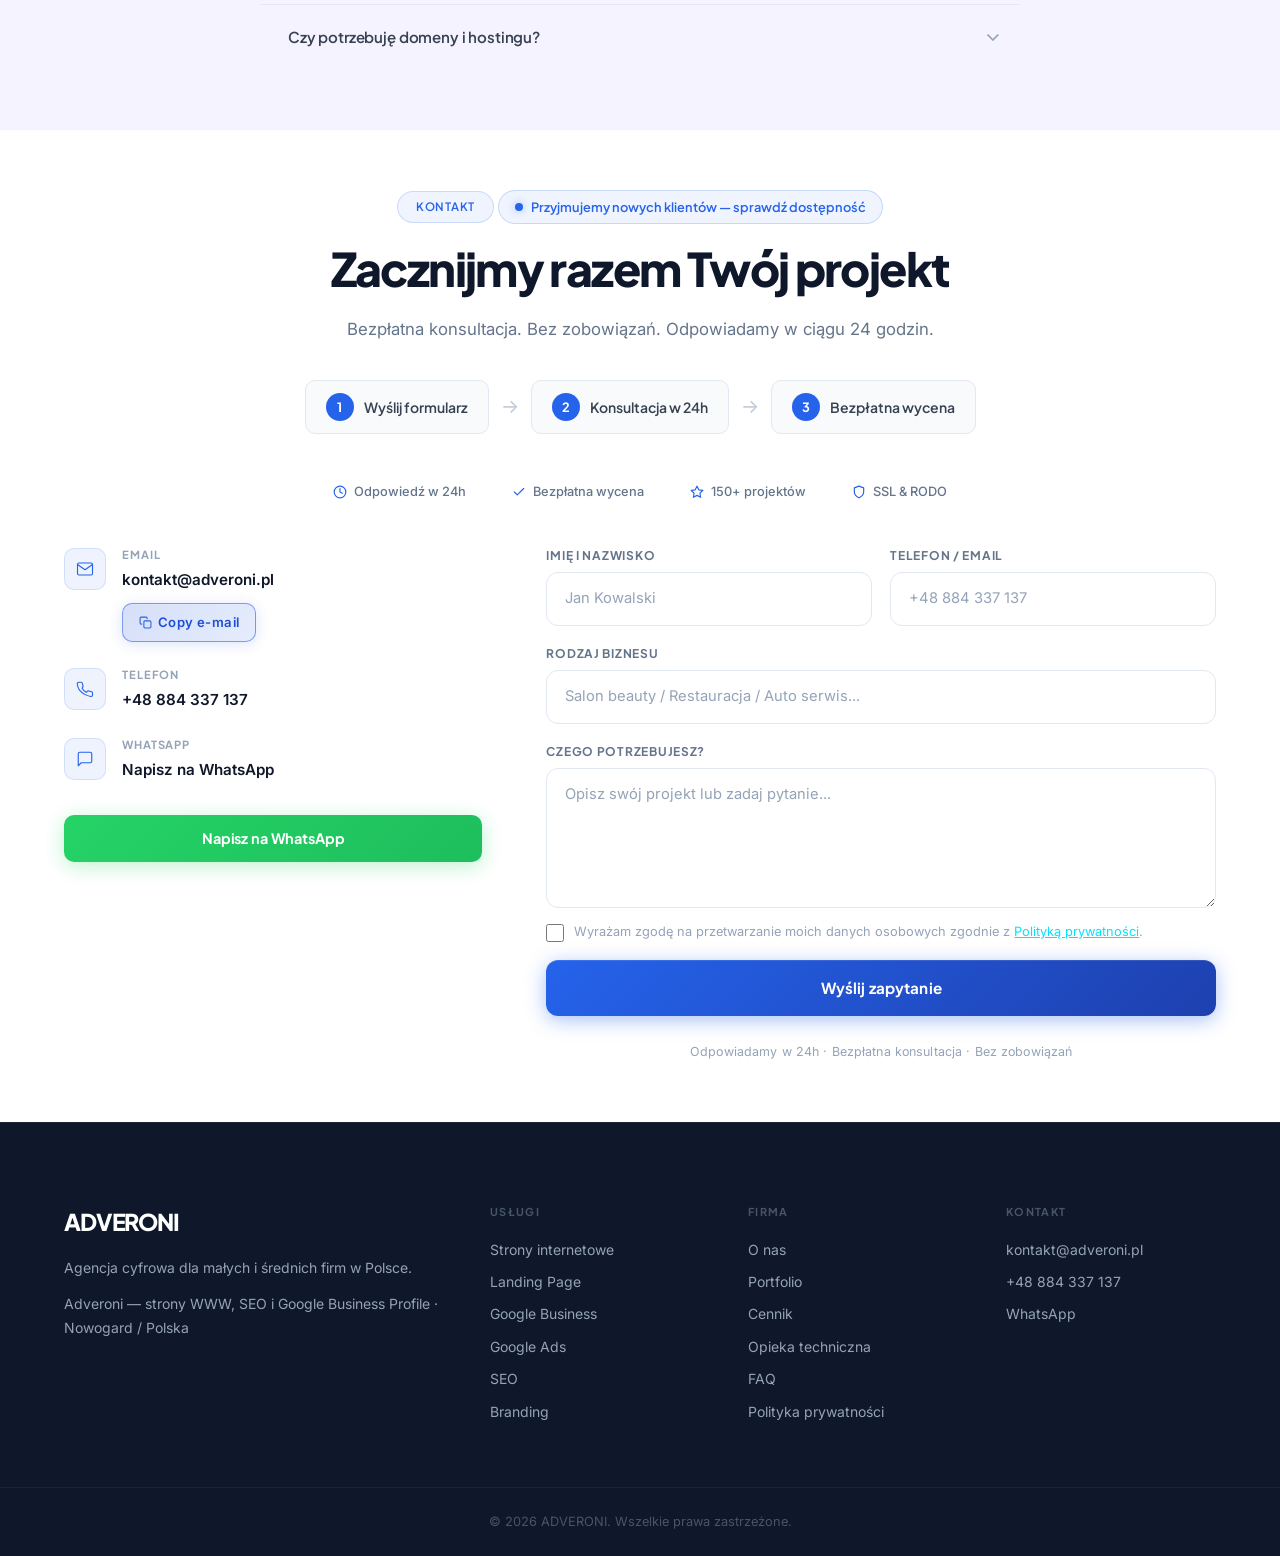
==== commit a3301e44: "added site" ====
--- a/index.html
+++ b/index.html
@@ -603,50 +603,29 @@
           </p>
         </div>
         <div class="portfolio__grid">
-          <!-- Card 1: Bella Beauty Studio -->
+          <!-- Card 1: Oksi&Ola — real project -->
           <div class="port-card reveal">
-            <div class="port-card__img port-card__img--1">
-              <div class="pmock" aria-hidden="true">
-                <div class="pmock__bar">
-                  <span class="pmock__dot"></span>
-                  <span class="pmock__dot"></span>
-                  <span class="pmock__dot"></span>
-                  <span class="pmock__url">bella-beauty.pl</span>
+            <a class="port-card__link" href="https://oksiola.pl" target="_blank" rel="noopener noreferrer">
+              <div class="port-card__img port-card__img--1">
+                <div class="pmock">
+                  <div class="pmock__bar" aria-hidden="true">
+                    <span class="pmock__dot"></span>
+                    <span class="pmock__dot"></span>
+                    <span class="pmock__dot"></span>
+                    <span class="pmock__url">oksiola.pl</span>
+                  </div>
+                  <img class="pmock__shot" src="Image/portfolio-oksiola.webp"
+                       width="1892" height="872" loading="lazy" decoding="async"
+                       alt="Oksi&amp;Ola — strona internetowa salonu beauty w Nowogardzie" />
                 </div>
-                <div class="pmock__content pmock__content--beauty">
-                  <div class="pmock__nav">
-                    <div class="pmock__nav-logo"></div>
-                    <div class="pmock__nav-links">
-                      <div class="pmock__nav-link"></div>
-                      <div class="pmock__nav-link"></div>
-                      <div class="pmock__nav-link"></div>
-                    </div>
-                    <div class="pmock__nav-cta"></div>
-                  </div>
-                  <div class="pmock__hero">
-                    <div class="pmock__hero-text">
-                      <div class="pmock__h1"></div>
-                      <div class="pmock__h2"></div>
-                      <div class="pmock__p"></div>
-                      <div class="pmock__p2"></div>
-                      <div class="pmock__btn"></div>
-                    </div>
-                    <div class="pmock__hero-img"></div>
-                  </div>
-                  <div class="pmock__strip">
-                    <div class="pmock__chip"></div>
-                    <div class="pmock__chip"></div>
-                    <div class="pmock__chip"></div>
-                  </div>
-                </div>
-              </div>
-              <span class="port-card__cat" data-pl="Salon Beauty" data-ua="Салон Краси">Salon Beauty</span>
-            </div>
-            <div class="port-card__body">
-              <h3>Bella Beauty Studio</h3>
-              <p data-pl="Strona + Google Business + SEO. Wzrost zapytań o 230% w 3 miesiące." data-ua="Сайт + Google Business + SEO. Зростання запитів на 230% за 3 місяці.">Strona + Google Business + SEO. Wzrost zapytań o 230% w 3 miesiące.</p>
-              <div class="port-card__tags"><span>Web</span><span>SEO</span><span>Google Business</span></div>
-            </div>
+                <span class="port-card__cat" data-pl="Salon Beauty" data-ua="Салон Краси">Salon Beauty</span>
+              </div>
+              <div class="port-card__body">
+                <h3>Oksi&amp;Ola</h3>
+                <p data-pl="Nowoczesna strona internetowa dla salonu beauty w Nowogardzie." data-ua="Сучасний сайт для салону краси в Новогарді.">Nowoczesna strona internetowa dla salonu beauty w Nowogardzie.</p>
+                <span class="svc-card__link" data-pl="Zobacz stronę →" data-ua="Переглянути сайт →">Zobacz stronę →</span>
+              </div>
+            </a>
           </div>
 
           <!-- Card 2: AutoPro Service -->
--- a/adveroni.css
+++ b/adveroni.css
@@ -3948,3 +3948,29 @@
   .pricing__grid--4 .price-card--feat { transform: none; }
   .pricing__grid--4 .price-card--feat:hover { transform: translateY(-4px); }
 }
+
+/* ═══════════════════════════════════════════════════════════════
+   PORTFOLIO — real project screenshot + fully clickable card
+   ═══════════════════════════════════════════════════════════════ */
+/* Whole-card link: inherits card geometry, no visual change.
+   height:100% keeps the whole grid-stretched card clickable. */
+.port-card__link {
+  display: block;
+  height: 100%;
+  color: inherit;
+  text-decoration: none;
+}
+
+/* Real screenshot filling the browser mockup below the title bar.
+   Rounded corners come from .port-card overflow:hidden. */
+.pmock__shot {
+  flex: 1;
+  min-height: 0;
+  width: 100%;
+  display: block;
+  object-fit: cover;
+  object-position: top center;
+}
+
+/* CTA reacts to hover anywhere on the card */
+.port-card__link:hover .svc-card__link { color: #1d4ed8; }
